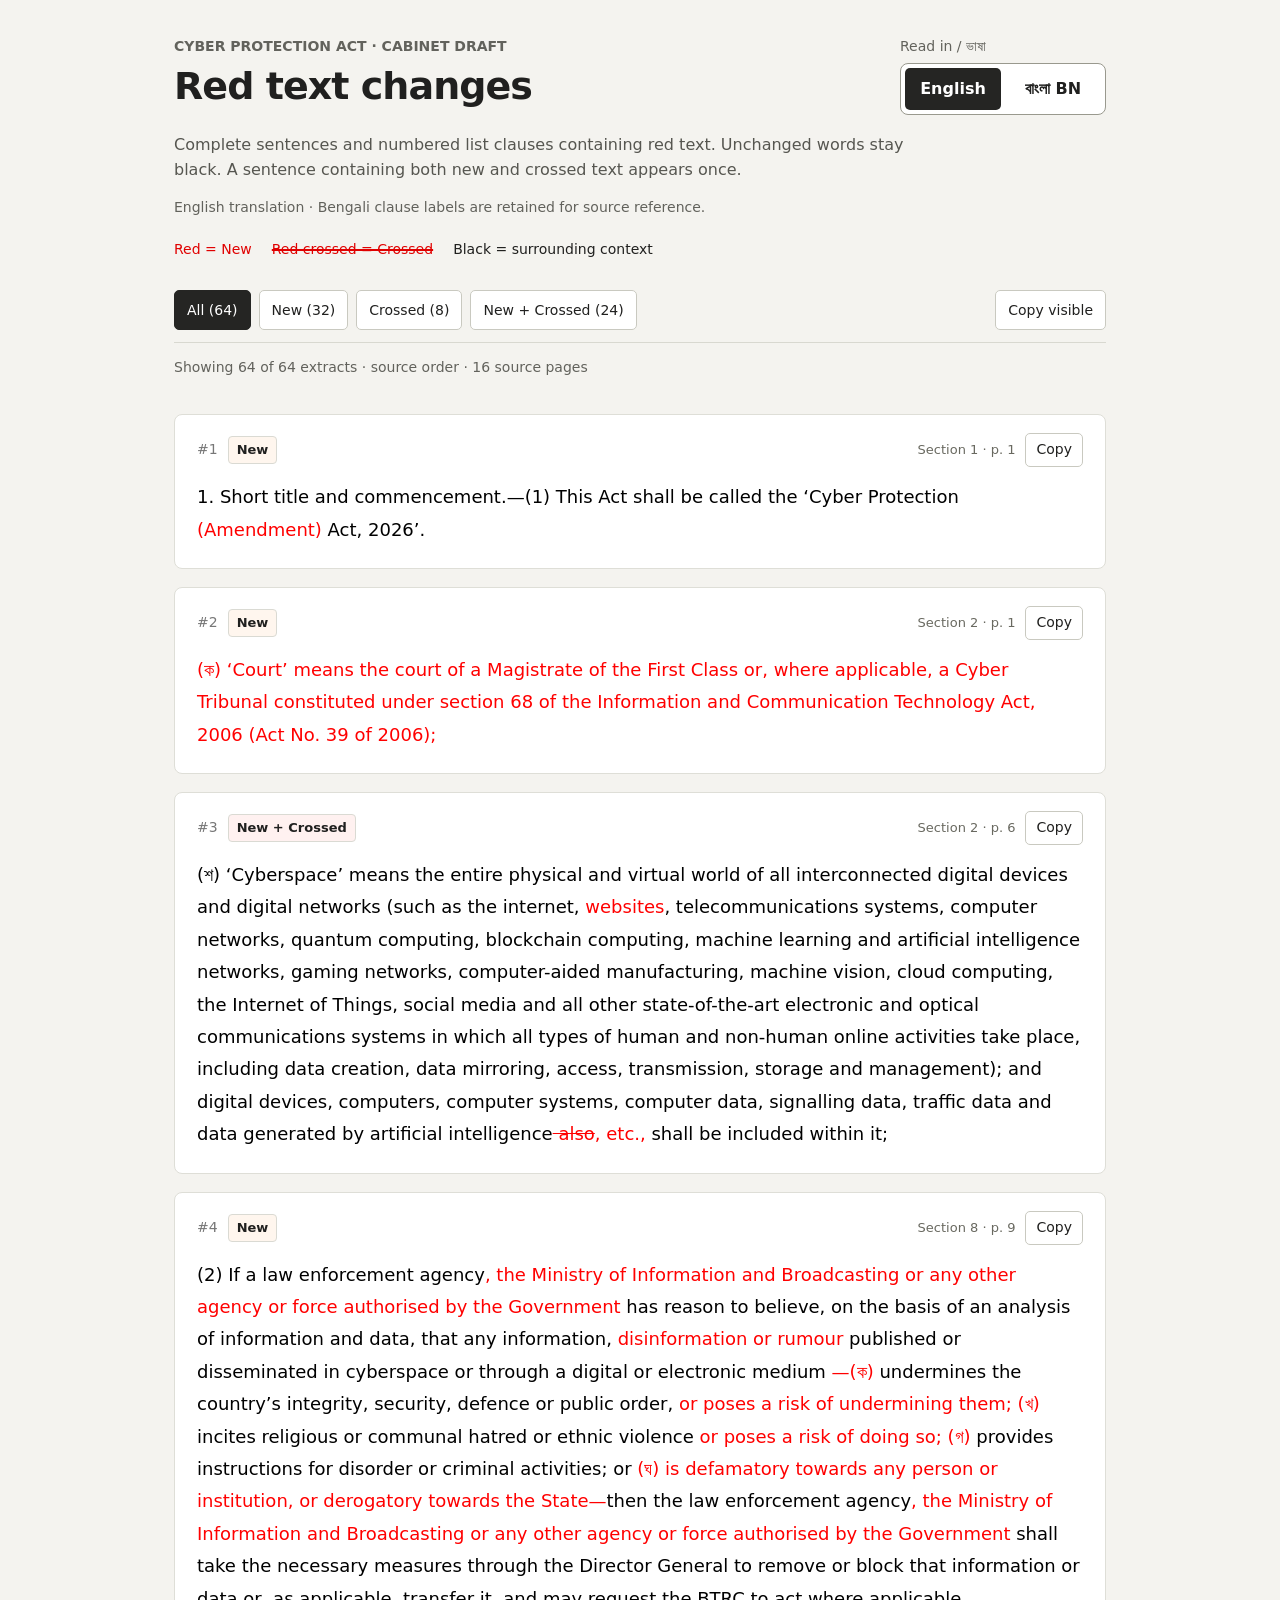
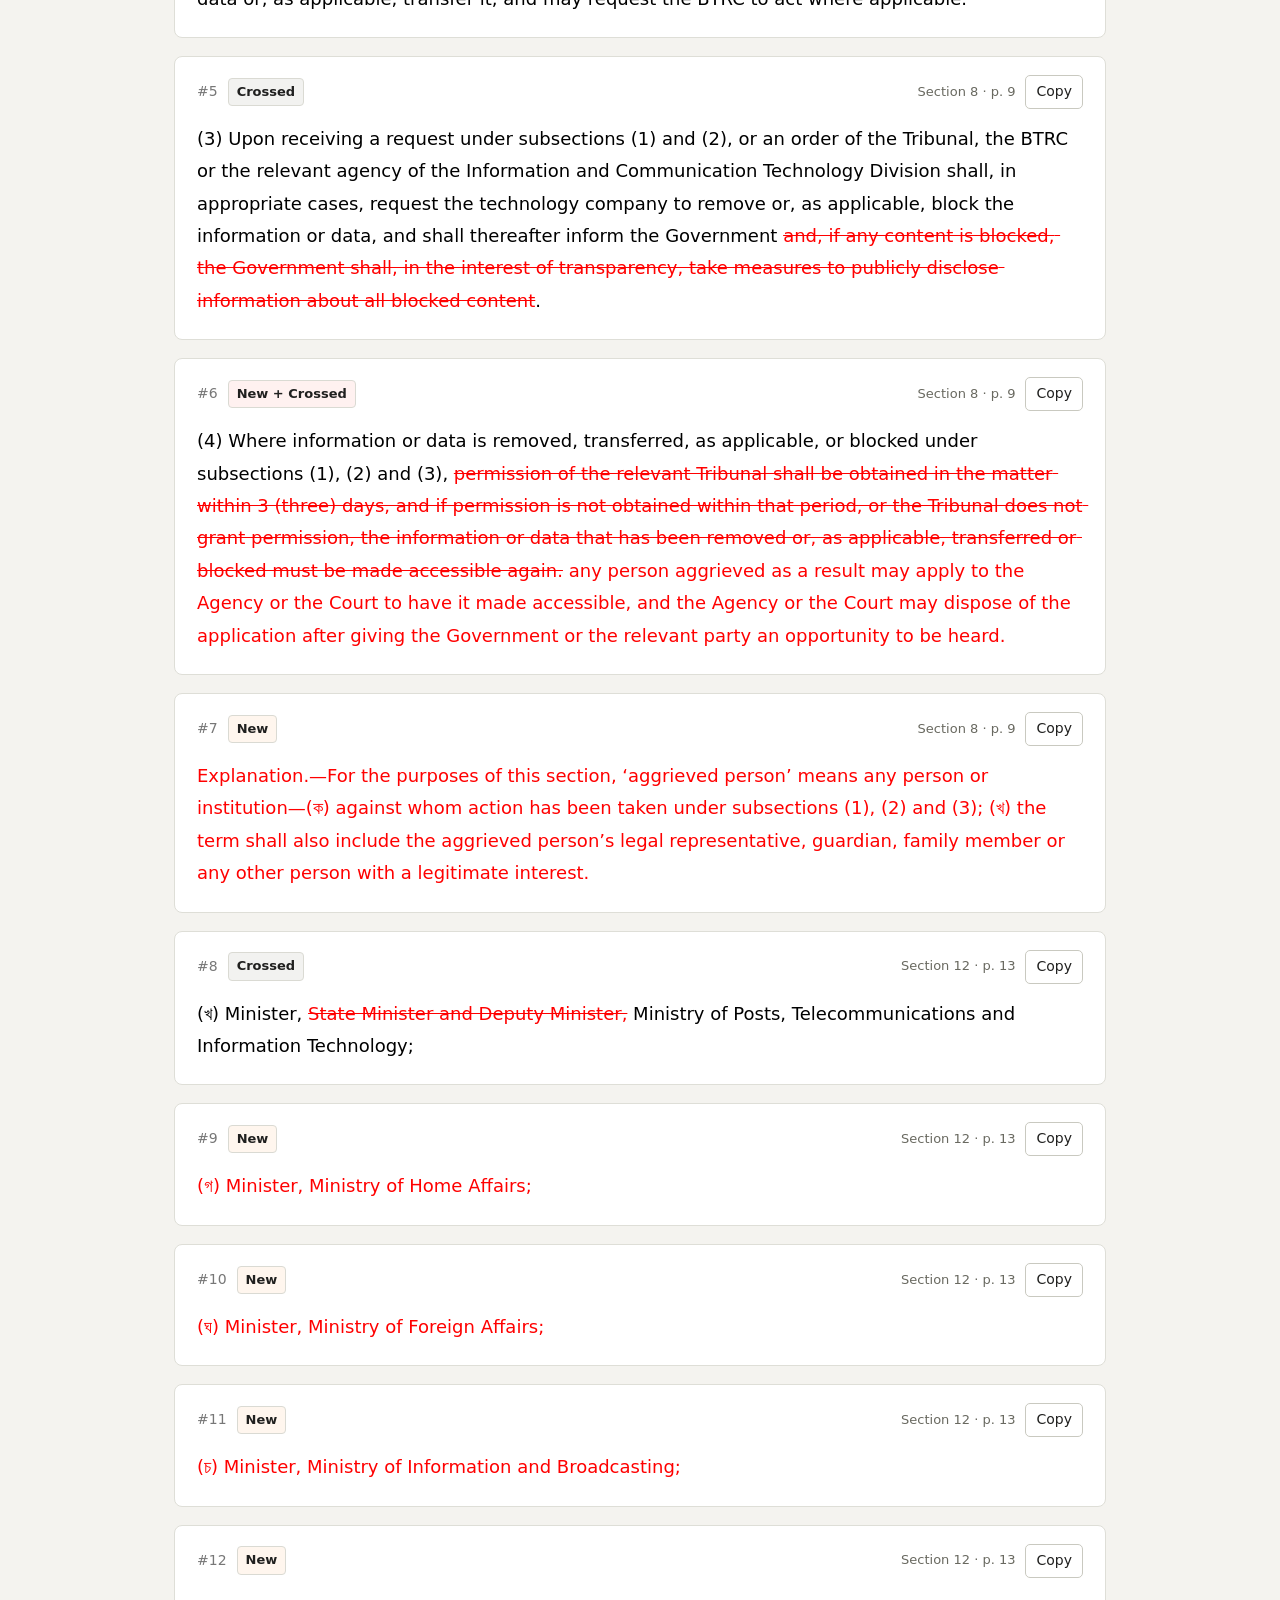
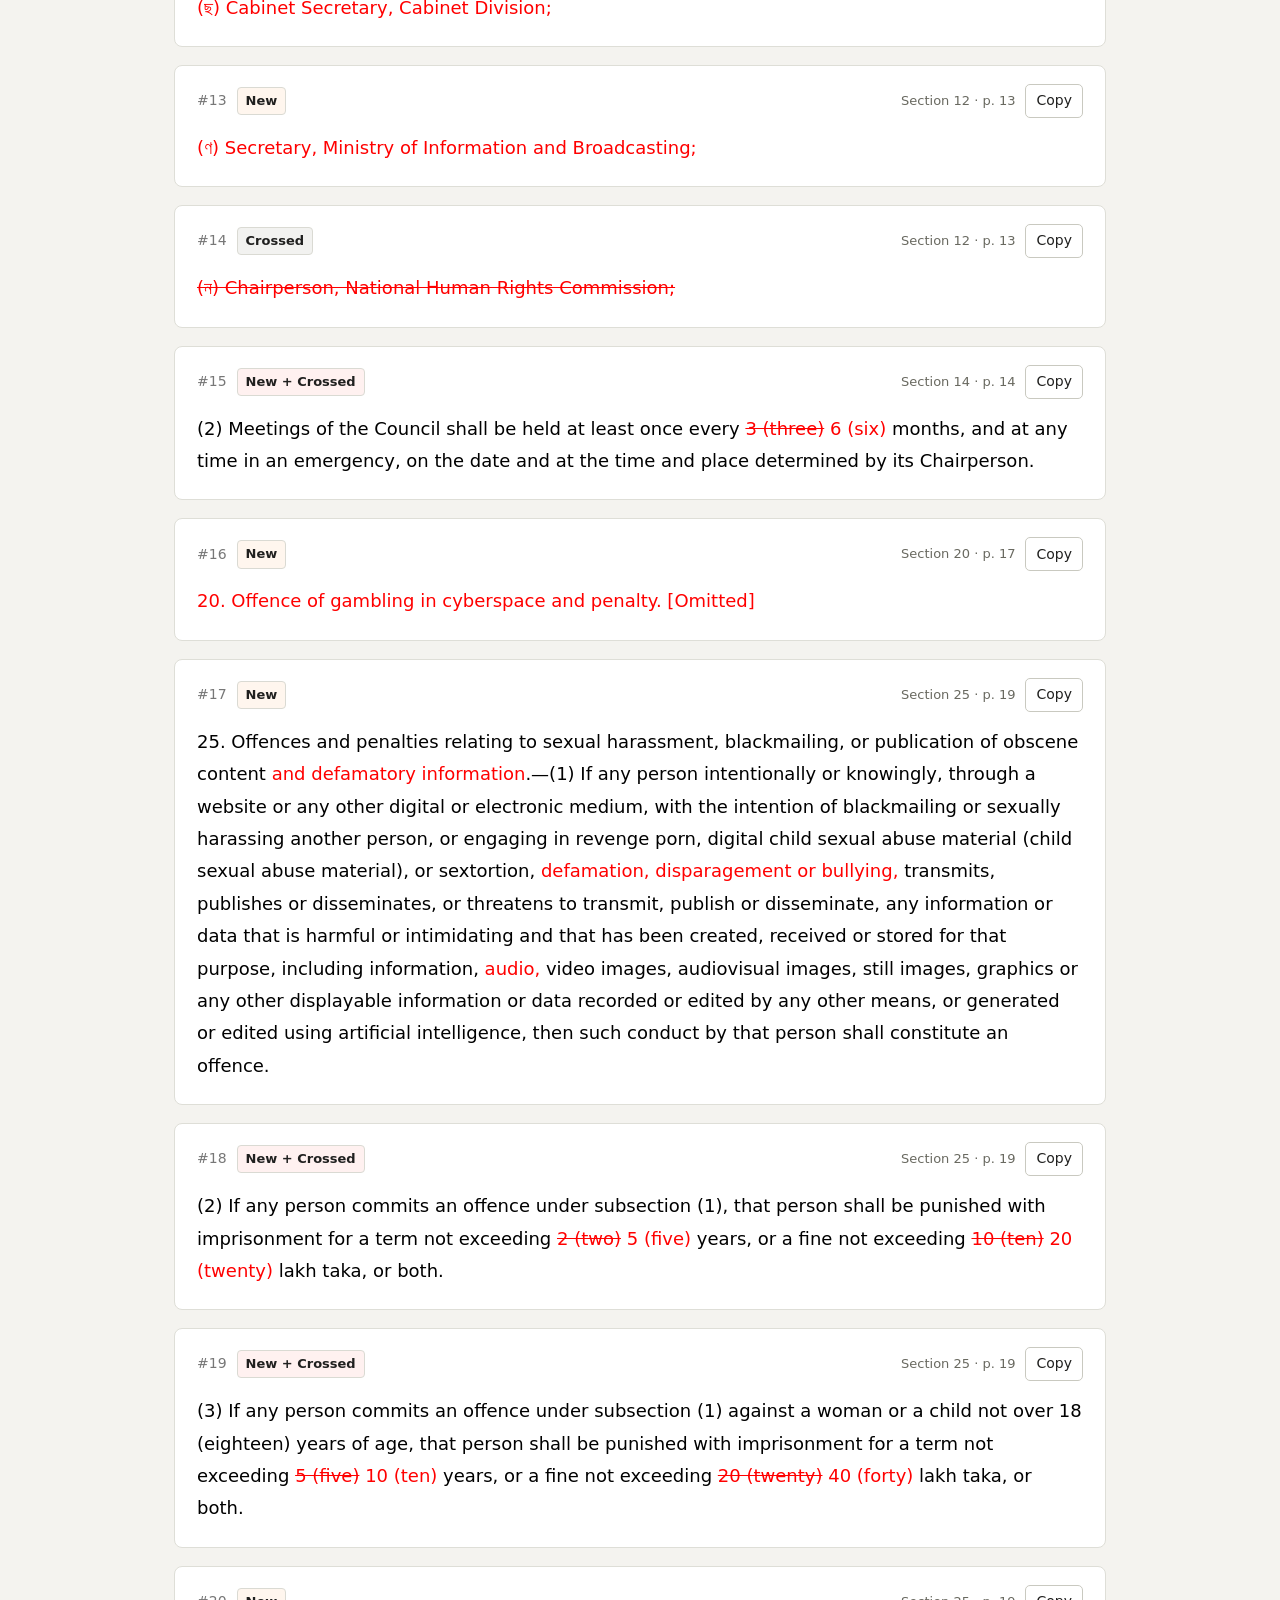
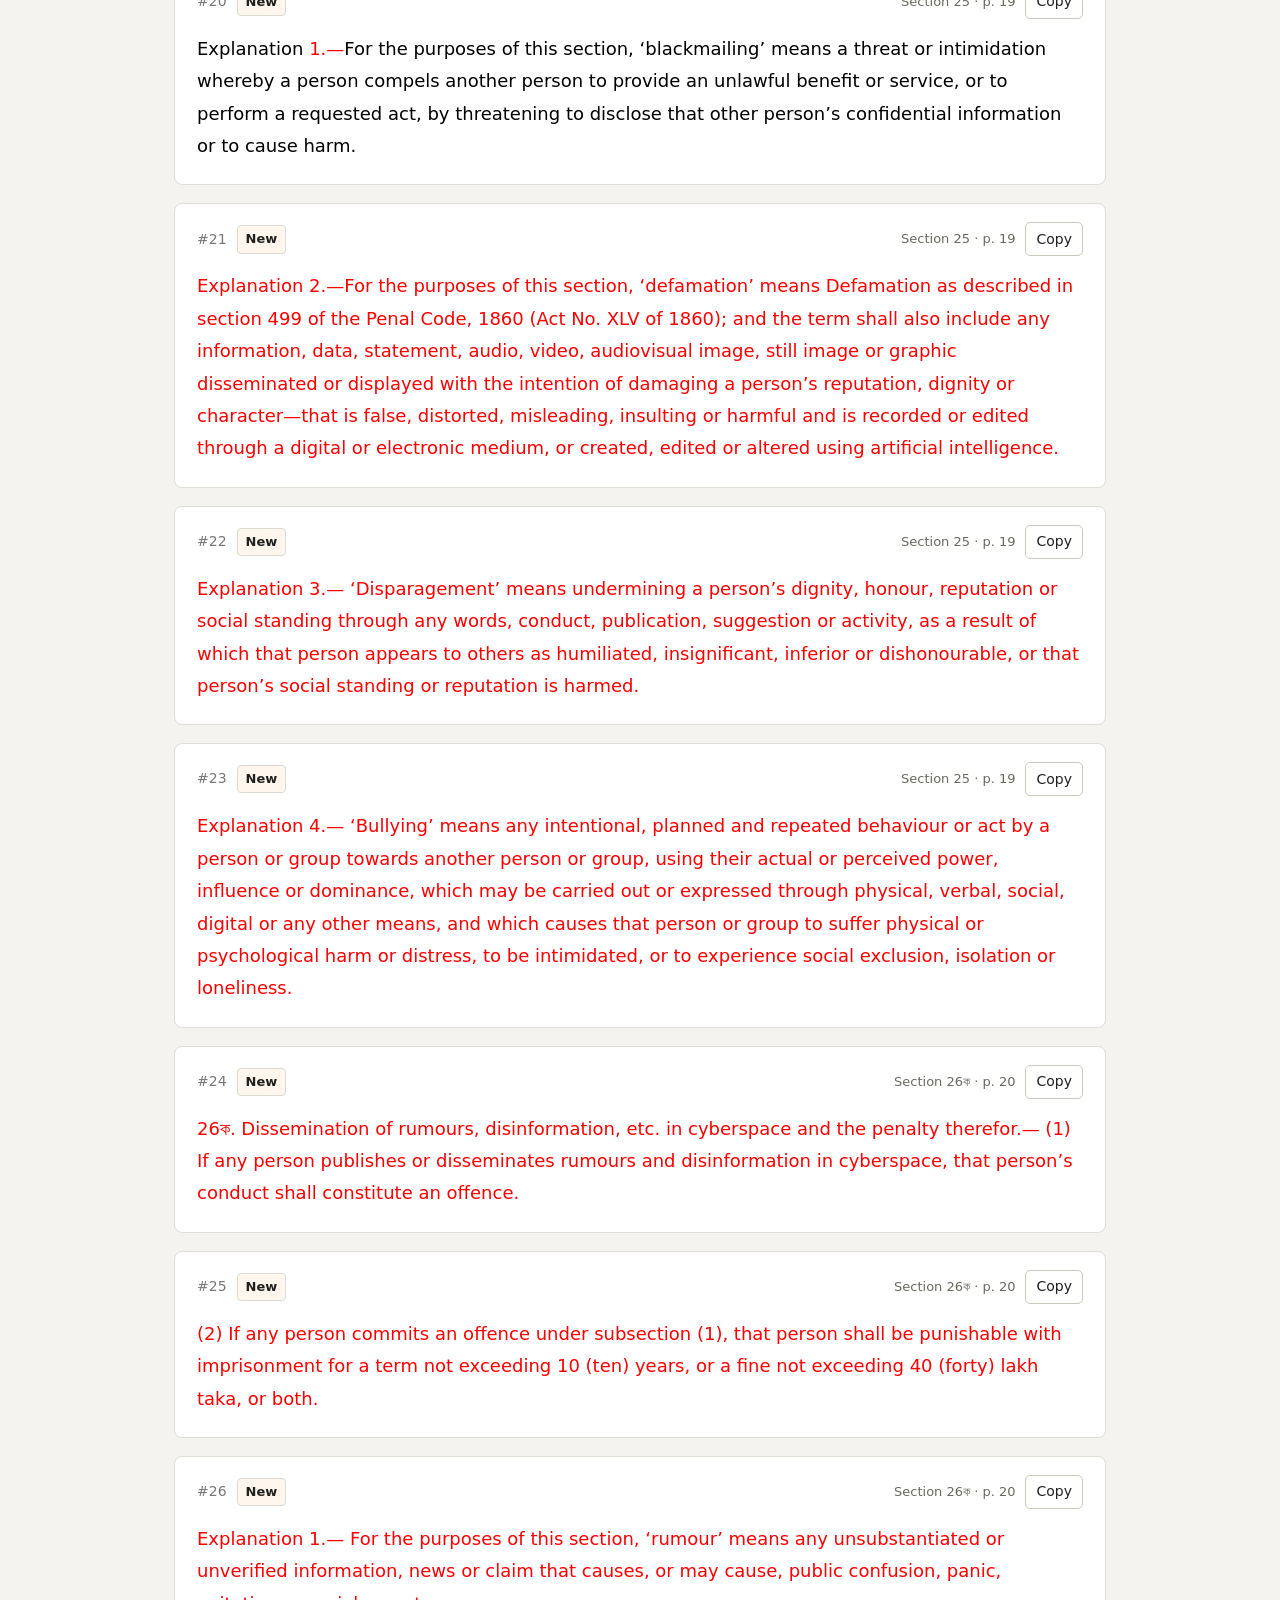
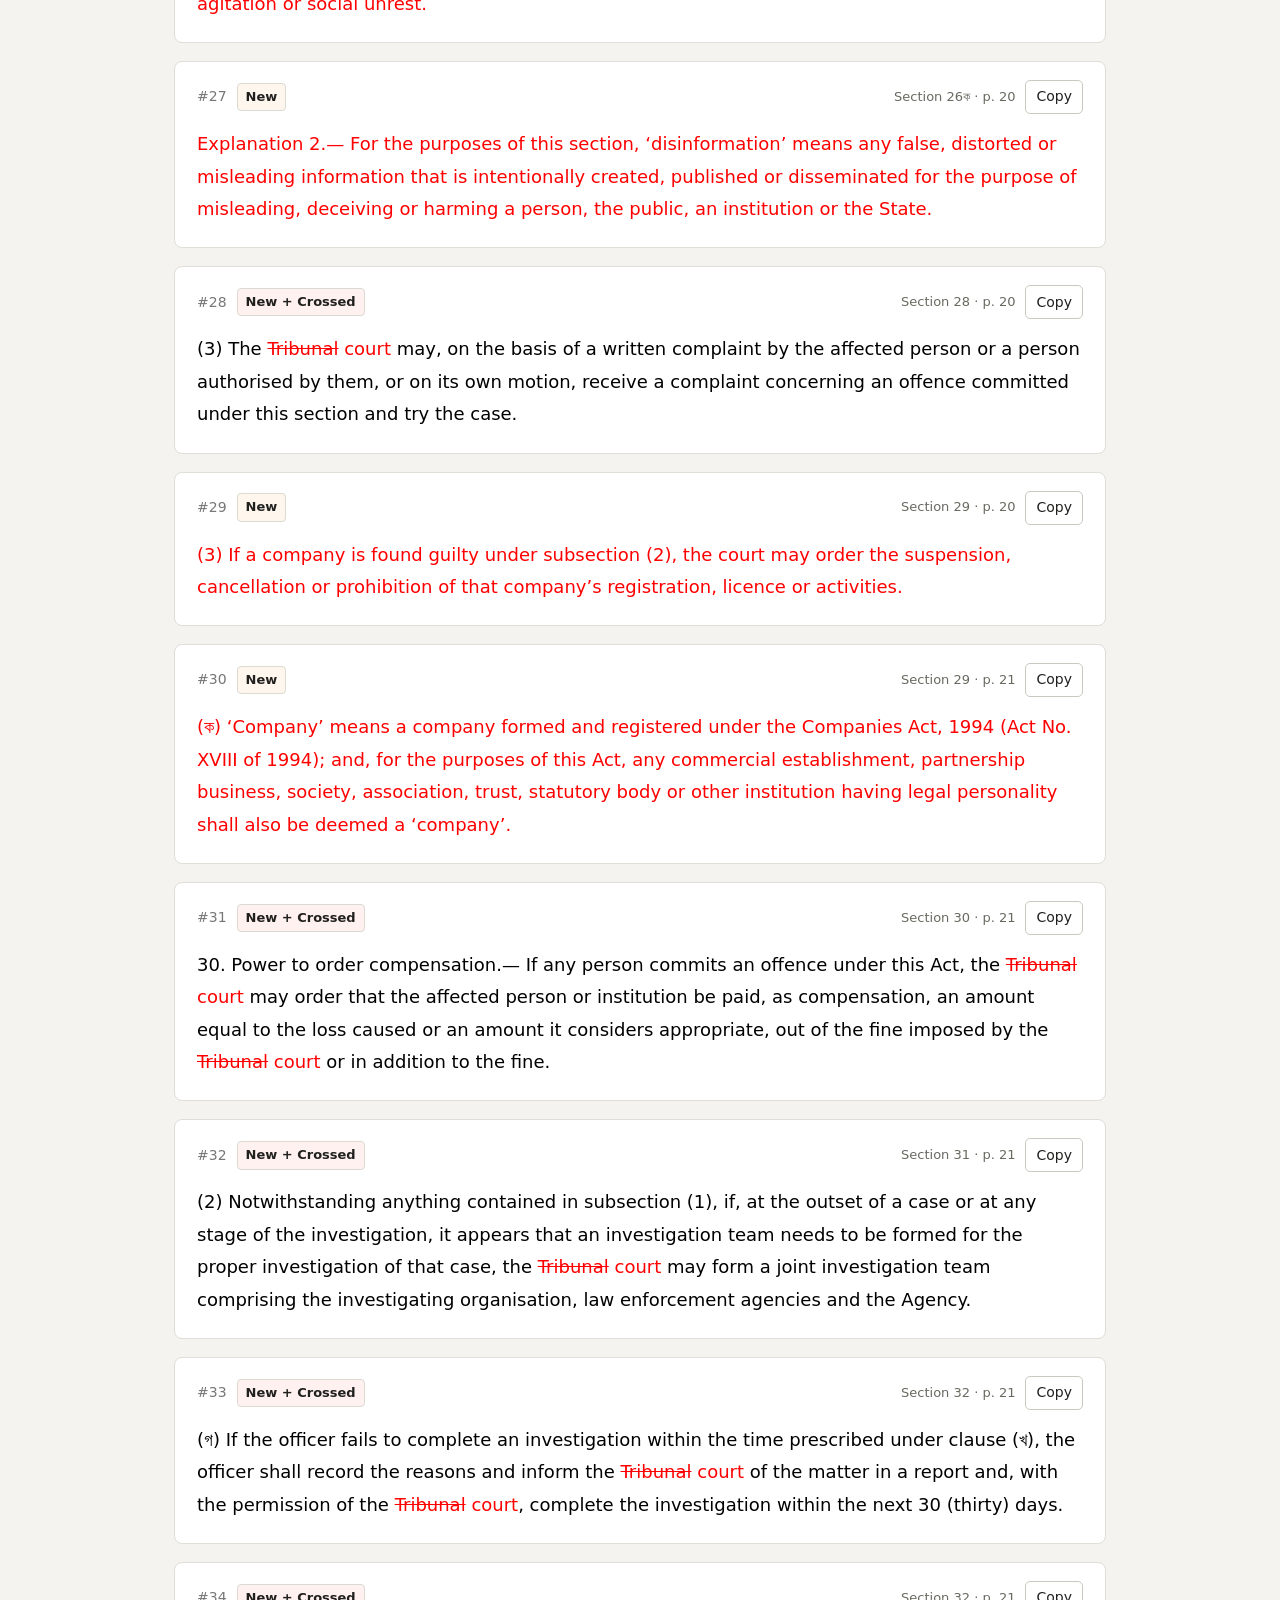
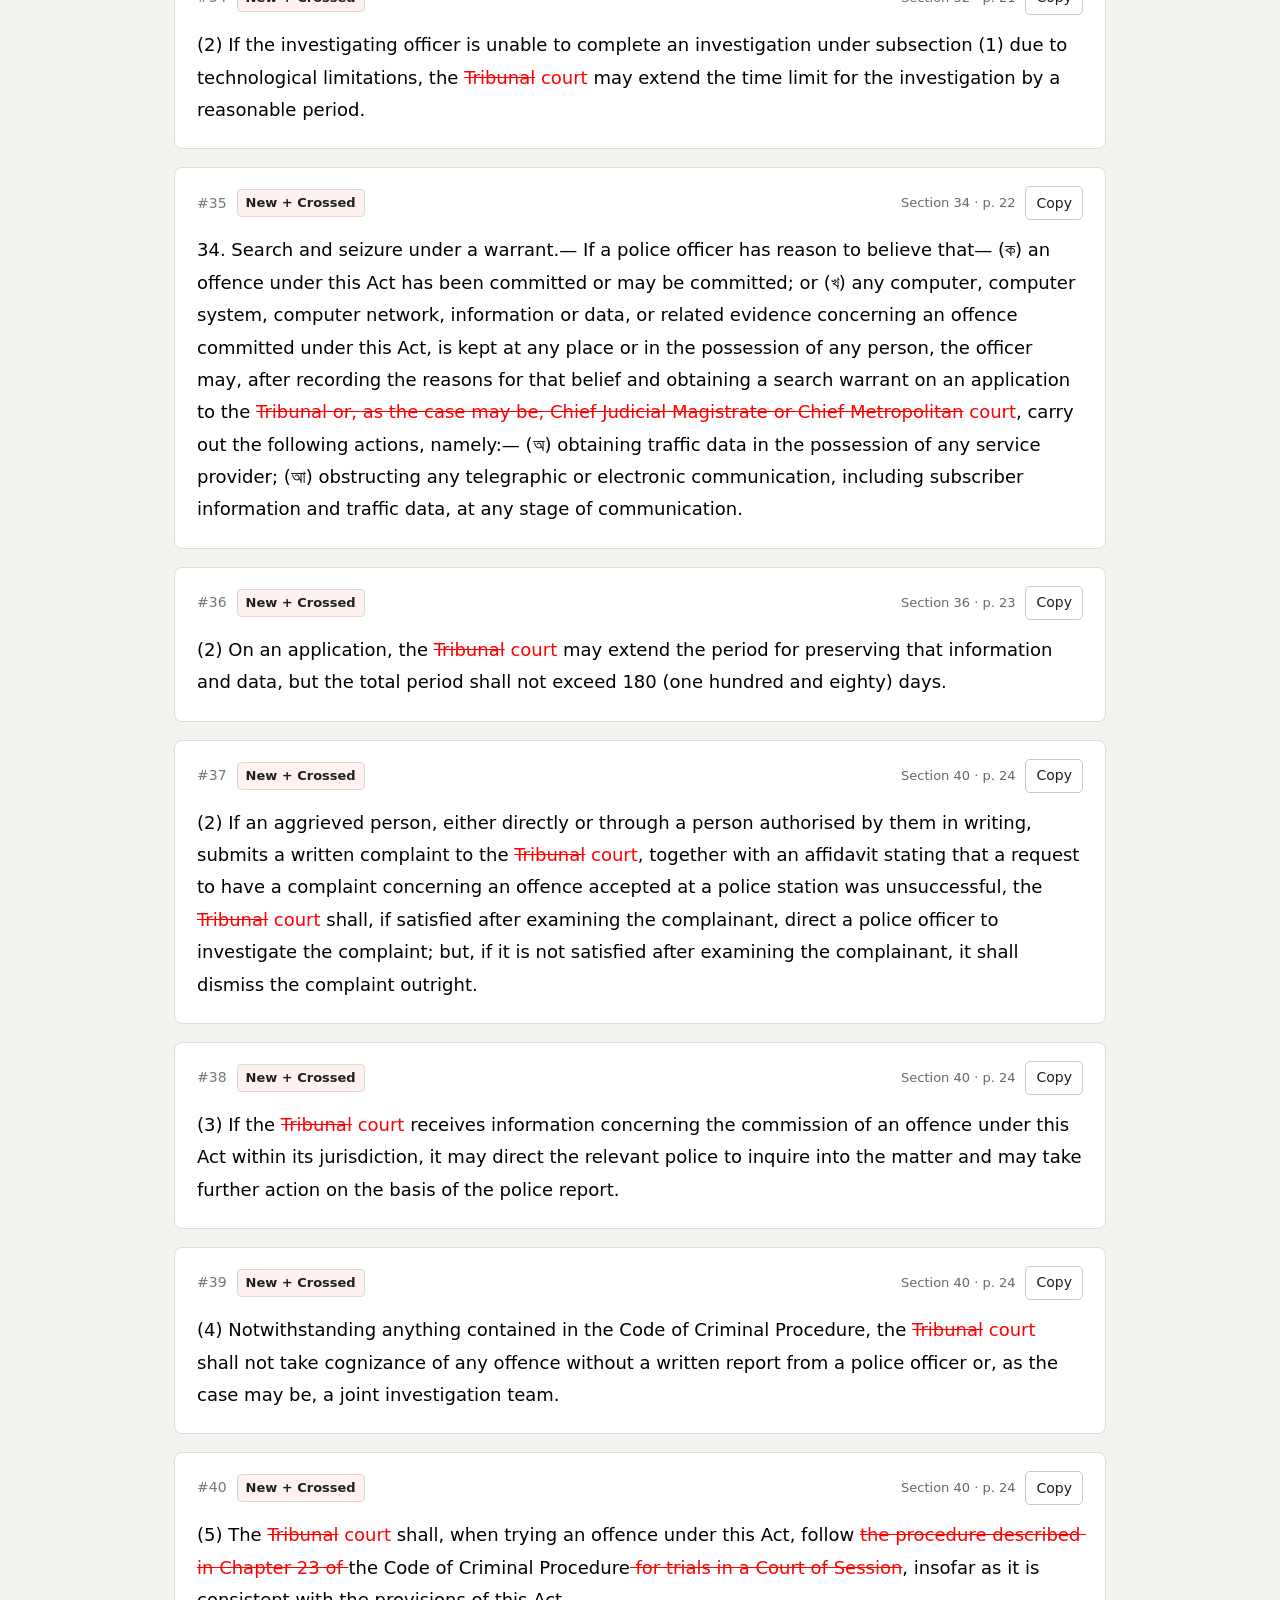
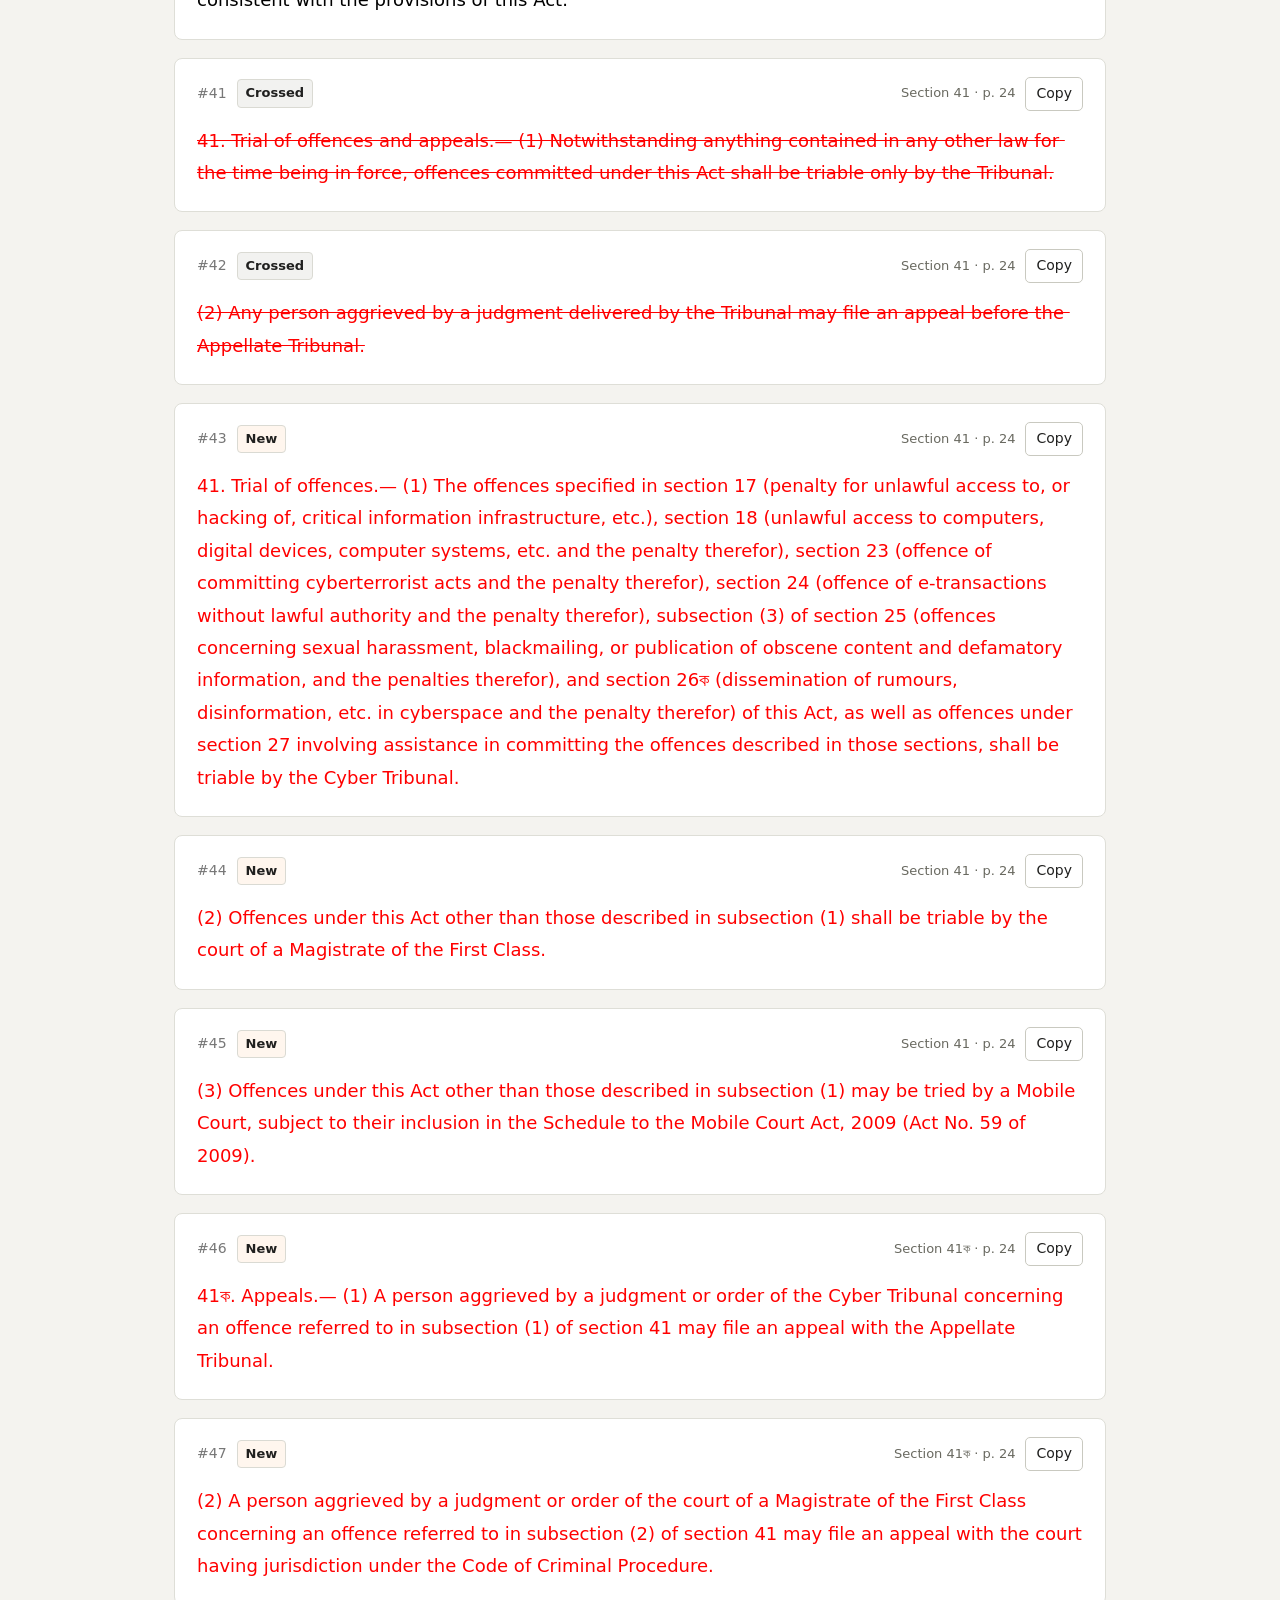
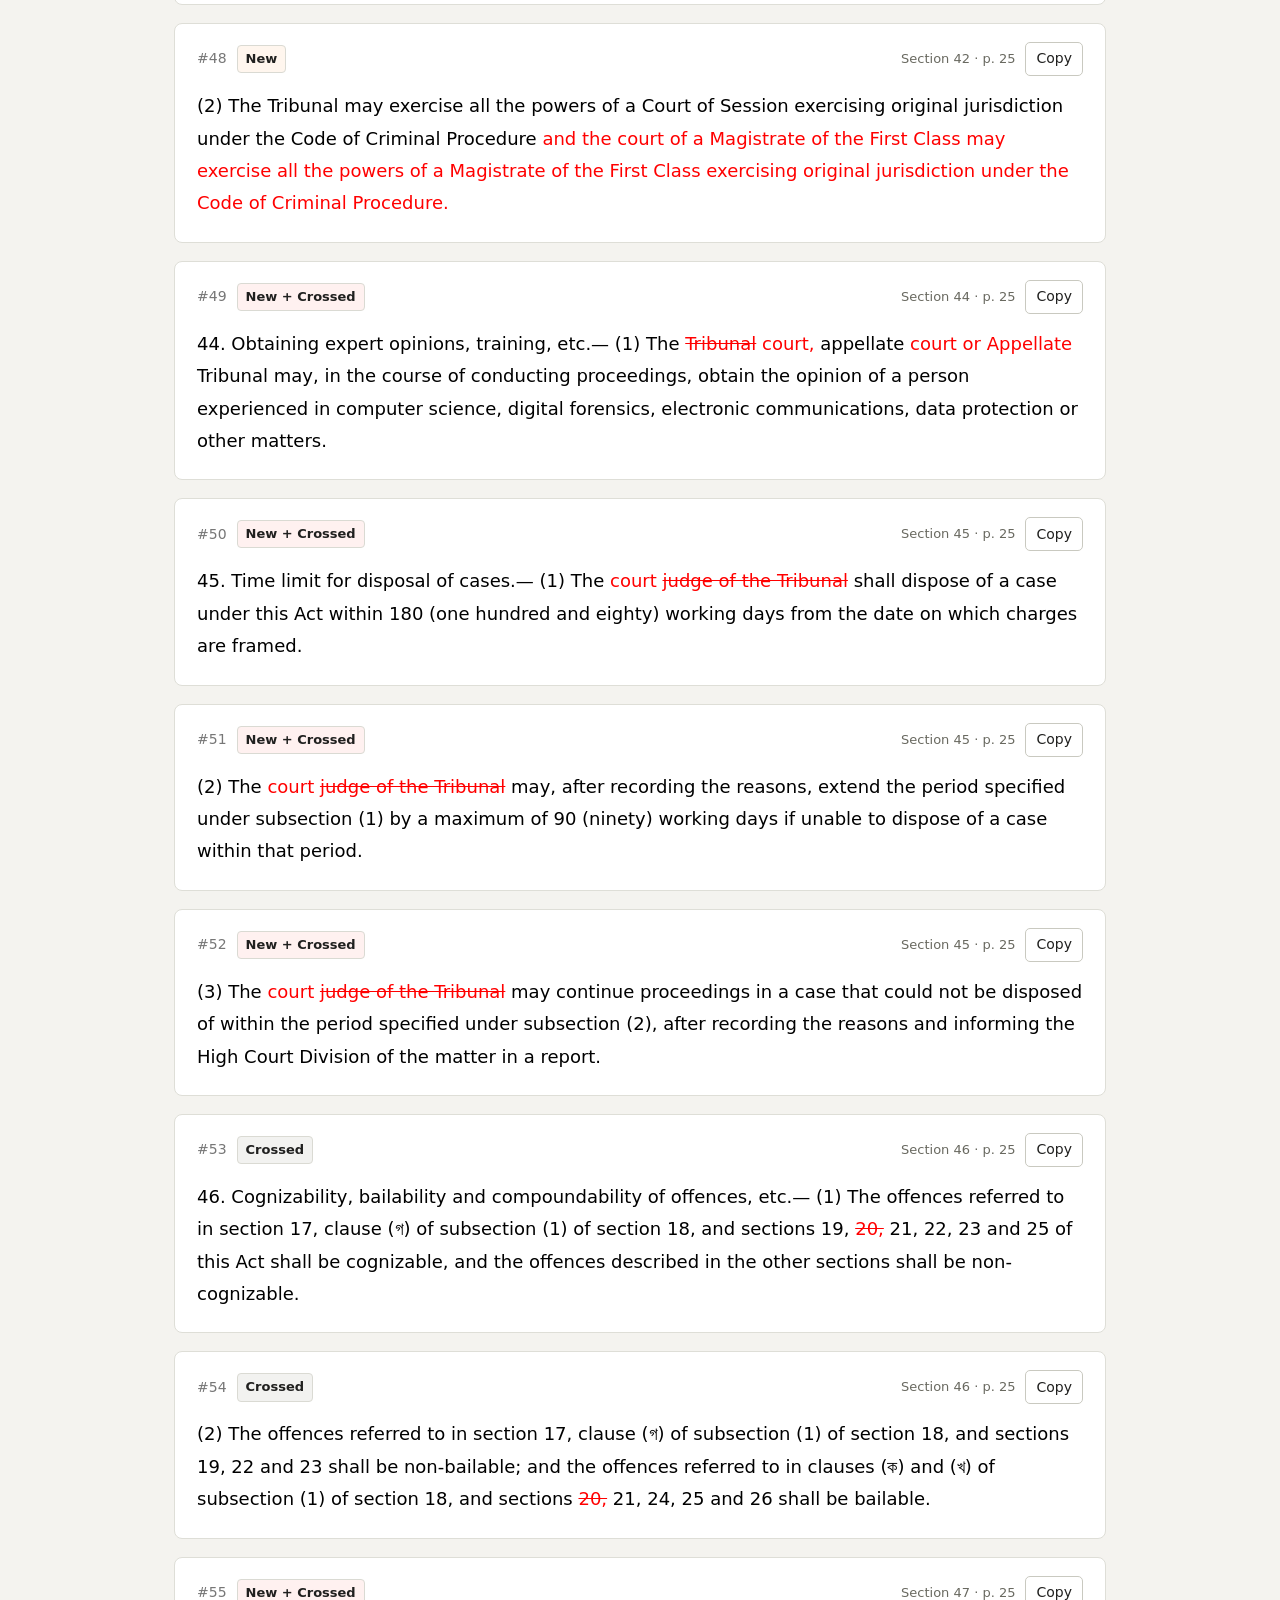
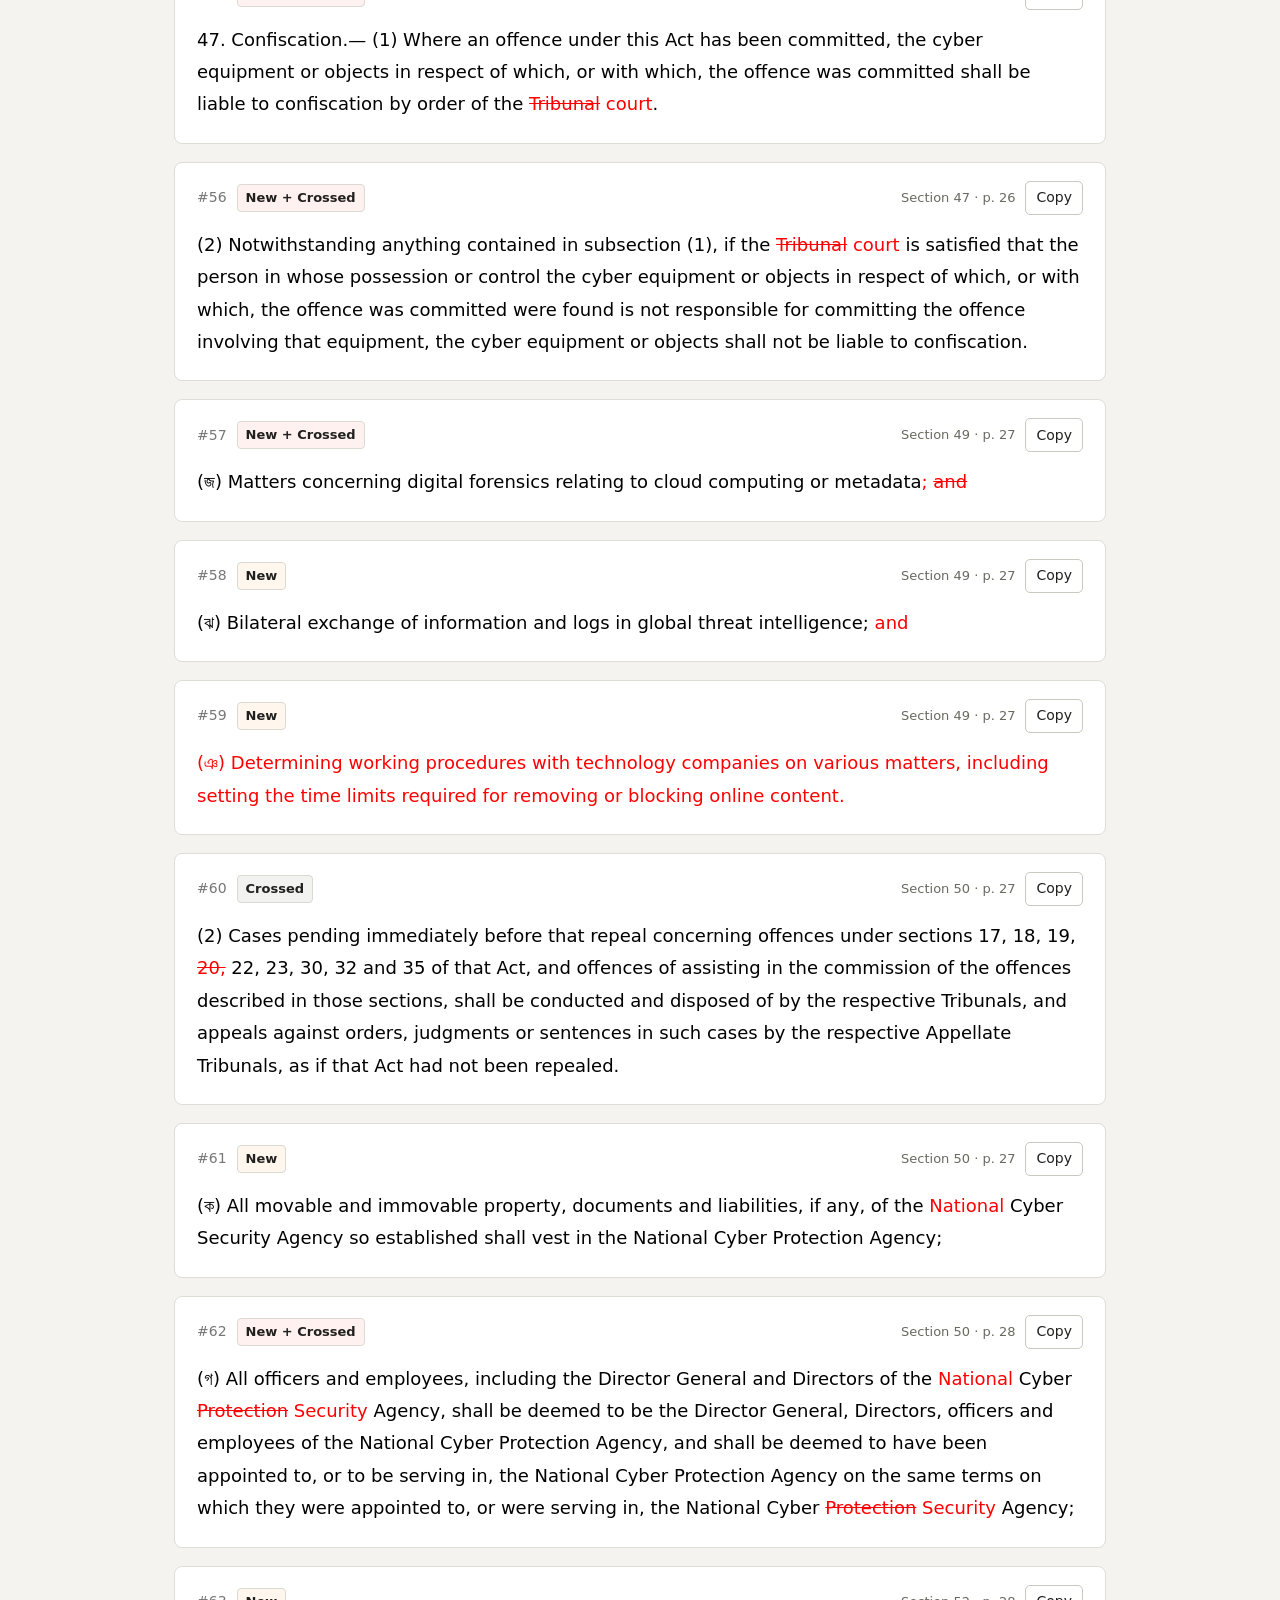
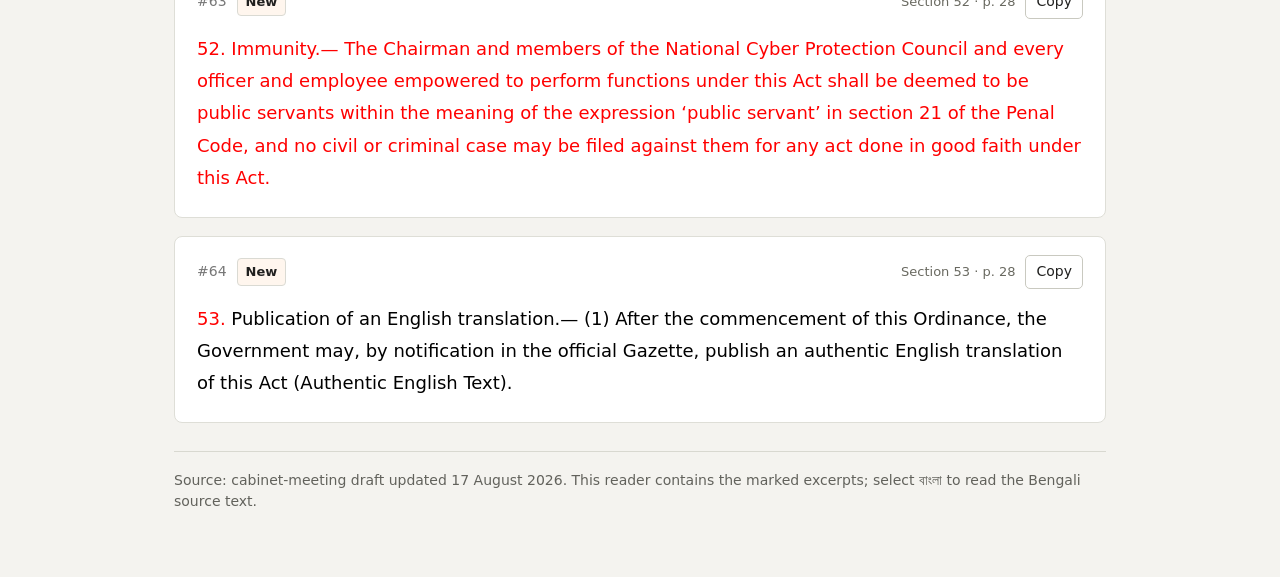
==== cyber-security-act/index.html @ e680674f "Publish bilingual Cyber Protection Act red changes reader" ====
<!doctype html>
<html lang="en">
<head>
<meta charset="utf-8">
<meta name="viewport" content="width=device-width,initial-scale=1">
<meta name="description" content="English and Bengali versions of the red-marked excerpts in the Cyber Protection Act cabinet draft, preserving additions and crossed text.">
<title>Cyber Protection Act — red text changes</title>
<style>:root{color-scheme:light;--paper:#f4f3ef;--ink:#20201f;--muted:#62625c;--line:#d8d8d0;--red:#e00000}
*{box-sizing:border-box}
body{margin:0;background:var(--paper);color:var(--ink);font:16px/1.55 system-ui,sans-serif}
main{max-width:980px;margin:auto;padding:36px 24px 64px}
.page-header{display:flex;align-items:flex-start;justify-content:space-between;gap:24px;margin-bottom:12px}
.eyebrow{margin:0 0 6px;font-size:14px;font-weight:650;color:var(--muted)}
h1{font-size:clamp(28px,4vw,38px);line-height:1.18;letter-spacing:-.025em;margin:0}
.language-panel{flex-shrink:0}
.language-label{display:block;color:var(--muted);font-size:14px;margin-bottom:5px}
.language-switch{display:flex;padding:4px;border:1px solid #99998e;border-radius:8px;background:#fff;gap:4px}
button{font:inherit;font-size:14px;border:1px solid #c9c9c0;border-radius:5px;background:#fff;padding:8px 12px;cursor:pointer;color:var(--ink);min-height:40px}
button[aria-pressed=true]{background:#252523;color:#fff;border-color:#252523}
button:hover{border-color:#53534c}
button:focus-visible,a:focus-visible{outline:3px solid #6484c3;outline-offset:3px}
.language-switch button{min-width:96px;font-size:16px;font-weight:650;border-color:transparent}
.intro{color:#565650;max-width:770px;margin:18px 0 14px}
.translation-note{font-size:14px;color:var(--muted);margin:0 0 20px}
.legend{display:flex;gap:20px;flex-wrap:wrap;font-size:14px;margin-bottom:18px}
.red-word{color:var(--red)}
.toolbar{position:sticky;top:0;z-index:2;background:#f4f3eff5;padding:12px 0;display:flex;gap:8px;flex-wrap:wrap;border-bottom:1px solid var(--line)}
#copy-visible{margin-left:auto}
.count{margin:14px 0;color:var(--muted);font-size:14px}
#copy-feedback{display:block;min-height:1.5em;color:#315c37}
.change-card{background:#fff;border:1px solid #deded7;border-radius:8px;padding:18px 22px 22px;margin:0 0 18px;break-inside:avoid}
.card-header{display:flex;justify-content:space-between;align-items:center;gap:12px;margin-bottom:14px;font-size:14px;flex-wrap:wrap}
.card-identity,.card-actions{display:flex;align-items:center;gap:10px;flex-wrap:wrap}
.index{font-variant-numeric:tabular-nums;color:#777;text-decoration:none}
.index:hover{text-decoration:underline}
.status{font-size:13px;font-weight:650;border:1px solid #dadad3;border-radius:4px;padding:3px 8px}
.status.new{background:#fff6ee}.status.crossed{background:#f2f2f0}.status.mixed{background:#fff1f0}
.source{color:#696960;font-size:13px}
.copy-one{padding:4px 10px;min-height:34px}
.extracted-text{font-size:18px;line-height:1.8;white-space:pre-wrap;overflow-wrap:anywhere;margin:0}
.extracted-text[lang=bn]{font-size:21px;line-height:1.9}
del{text-decoration:line-through;text-decoration-thickness:1.5px}
.source-note{color:var(--muted);font-size:14px;margin-top:28px;border-top:1px solid var(--line);padding-top:18px}
[hidden]{display:none!important}
@media(max-width:620px){main{padding:24px 14px 40px}.page-header{flex-direction:column;gap:18px}.language-panel{width:100%}.language-switch{width:100%}.language-switch button{flex:1}.change-card{padding:16px}.card-header{gap:10px}.card-actions{width:100%;justify-content:space-between}#copy-visible{margin-left:0}.toolbar{position:static}.extracted-text{font-size:17px}.extracted-text[lang=bn]{font-size:20px}}
@media print{body{background:#fff}main{padding:0;max-width:none}.language-panel,.toolbar,.copy-one,#copy-feedback{display:none}.change-card{border-color:#ccc}.extracted-text{font-size:12pt}.extracted-text[lang=bn]{font-size:14pt}*{print-color-adjust:exact;-webkit-print-color-adjust:exact}}
</style>
</head>
<body>
<main>
<header class="page-header">
  <div><p class="eyebrow" data-i18n="document">CYBER PROTECTION ACT · CABINET DRAFT</p><h1 data-i18n="heading">Red text changes</h1></div>
  <div class="language-panel"><span class="language-label" id="language-label">Read in / ভাষা</span>
    <div class="language-switch" role="group" aria-labelledby="language-label">
      <button data-language="en" aria-pressed="true" lang="en">English</button>
      <button data-language="bn" aria-pressed="false" lang="bn">বাংলা <span lang="en">BN</span></button>
    </div>
  </div>
</header>
<p class="intro" data-i18n="intro">Complete sentences and numbered list clauses containing red text. Unchanged words stay black. A sentence containing both new and crossed text appears once.</p>
<p class="translation-note" data-i18n="translationNote">English translation · Bengali clause labels are retained for source reference.</p>
<div class="legend"><span class="red-word" data-i18n="legendNew">Red = New</span><del class="red-word" data-i18n="legendCrossed">Red crossed = Crossed</del><span data-i18n="legendContext">Black = surrounding context</span></div>
<nav class="toolbar" aria-label="Filter changes"><button data-filter="all" data-count="64" aria-pressed="true">All (64)</button><button data-filter="new" data-count="32" aria-pressed="false">New (32)</button><button data-filter="crossed" data-count="8" aria-pressed="false">Crossed (8)</button><button data-filter="mixed" data-count="24" aria-pressed="false">New + Crossed (24)</button><button id="copy-visible" data-i18n="copyVisible">Copy visible</button></nav>
<p class="count"><span id="count-text">Showing 64 of 64 extracts · source order · 16 source pages</span><span id="copy-feedback" role="status" aria-live="polite"></span></p>
<article id="change-1" class="change-card" data-id="1" data-status="new" data-source-en="Section 1 · p. 1" data-source-bn="ধারা ১ · পৃষ্ঠা ১">
  <div class="card-header">
    <div class="card-identity"><a class="index" href="#change-1" aria-label="Extract 1">#1</a><span class="status new">New</span></div>
    <div class="card-actions"><span class="source">Section 1 · p. 1</span><button class="copy-one" data-copy="1" aria-label="Copy extract 1">Copy</button></div>
  </div>
  <p class="extracted-text" lang="en"><span class="unchanged" data-status="unchanged" style="color:#000000" title="Unchanged">1. Short title and commencement.—(1) This Act shall be called the ‘Cyber Protection </span><span class="new" data-status="new" style="color:#ff0000" title="New">(Amendment) </span><span class="unchanged" data-status="unchanged" style="color:#000000" title="Unchanged">Act, 2026’.</span></p>
  <p class="extracted-text" lang="bn" hidden><span class="unchanged" data-status="unchanged" style="color:#000000" title="অপরিবর্তিত">১। </span><span class="unchanged" data-status="unchanged" style="color:#000000;font-weight:700" title="অপরিবর্তিত">সংক্ষিপ্ত</span><span class="unchanged" data-status="unchanged" style="color:#000000" title="অপরিবর্তিত"> </span><span class="unchanged" data-status="unchanged" style="color:#000000;font-weight:700" title="অপরিবর্তিত">শিরোনাম</span><span class="unchanged" data-status="unchanged" style="color:#000000" title="অপরিবর্তিত"> </span><span class="unchanged" data-status="unchanged" style="color:#000000;font-weight:700" title="অপরিবর্তিত">ও</span><span class="unchanged" data-status="unchanged" style="color:#000000" title="অপরিবর্তিত"> </span><span class="unchanged" data-status="unchanged" style="color:#000000;font-weight:700" title="অপরিবর্তিত">প্রবর্তন</span><span class="unchanged" data-status="unchanged" style="color:#000000" title="অপরিবর্তিত">।— (১) এই আইন ‘সাইবার সুরক্ষা </span><span class="new" data-status="new" style="color:#ff0000" title="নতুন">(সংশোধন) </span><span class="unchanged" data-status="unchanged" style="color:#000000" title="অপরিবর্তিত">আইন, ২০২৬’ নামে অভিহিত হইবে।</span></p>
</article>
<article id="change-2" class="change-card" data-id="2" data-status="new" data-source-en="Section 2 · p. 1" data-source-bn="ধারা ২ · পৃষ্ঠা ১">
  <div class="card-header">
    <div class="card-identity"><a class="index" href="#change-2" aria-label="Extract 2">#2</a><span class="status new">New</span></div>
    <div class="card-actions"><span class="source">Section 2 · p. 1</span><button class="copy-one" data-copy="2" aria-label="Copy extract 2">Copy</button></div>
  </div>
  <p class="extracted-text" lang="en"><span class="new" data-status="new" style="color:#ff0000" title="New">(ক) ‘Court’ means the court of a Magistrate of the First Class or, where applicable, a Cyber Tribunal constituted under section 68 of the Information and Communication Technology Act, 2006 (Act No. 39 of 2006);</span></p>
  <p class="extracted-text" lang="bn" hidden><span class="new" data-status="new" style="color:#ff0000" title="নতুন"> (</span><span class="new" data-status="new" style="color:#ff0000;font-weight:700" title="নতুন">ক</span><span class="new" data-status="new" style="color:#ff0000" title="নতুন">) ‘</span><span class="new" data-status="new" style="color:#ff0000;font-weight:700" title="নতুন">আদালত</span><span class="new" data-status="new" style="color:#ff0000" title="নতুন">’ অর্থ প্রথম শ্রেণীর ম্যাজিস্ট্রেট আদালত অথবা, প্রযোজ্য ক্ষেত্রে, তথ্য ও যোগাযোগ প্রযুক্তি আইন, ২০০৬ (২০০৬ সনের ৩৯ নং আইন) এর ধারা ৬৮ এর অধীন গঠিত সাইবার ট্রাইব্যুনাল; </span></p>
</article>
<article id="change-3" class="change-card" data-id="3" data-status="mixed" data-source-en="Section 2 · p. 6" data-source-bn="ধারা ২ · পৃষ্ঠা ৬">
  <div class="card-header">
    <div class="card-identity"><a class="index" href="#change-3" aria-label="Extract 3">#3</a><span class="status mixed">New + Crossed</span></div>
    <div class="card-actions"><span class="source">Section 2 · p. 6</span><button class="copy-one" data-copy="3" aria-label="Copy extract 3">Copy</button></div>
  </div>
  <p class="extracted-text" lang="en"><span class="unchanged" data-status="unchanged" style="color:#000000" title="Unchanged">(শ) ‘Cyberspace’ means the entire physical and virtual world of all interconnected digital devices and digital networks (such as the internet, </span><span class="new" data-status="new" style="color:#ff0000" title="New">websites</span><span class="unchanged" data-status="unchanged" style="color:#000000" title="Unchanged">, telecommunications systems, computer networks, quantum computing, blockchain computing, machine learning and artificial intelligence networks, gaming networks, computer-aided manufacturing, machine vision, cloud computing, the Internet of Things, social media and all other state-of-the-art electronic and optical communications systems in which all types of human and non-human online activities take place, including data creation, data mirroring, access, transmission, storage and management); and digital devices, computers, computer systems, computer data, signalling data, traffic data and data generated by artificial intelligence</span><del class="crossed" data-status="crossed" style="color:#ff0000;text-decoration:line-through" title="Crossed"> also</del><span class="new" data-status="new" style="color:#ff0000" title="New">, etc.,</span><span class="unchanged" data-status="unchanged" style="color:#000000" title="Unchanged"> shall be included within it;</span></p>
  <p class="extracted-text" lang="bn" hidden><span class="unchanged" data-status="unchanged" style="color:#000000" title="অপরিবর্তিত">(শ) ‘</span><span class="unchanged" data-status="unchanged" style="color:#000000;font-weight:700" title="অপরিবর্তিত">সাইবার</span><span class="unchanged" data-status="unchanged" style="color:#000000" title="অপরিবর্তিত"> </span><span class="unchanged" data-status="unchanged" style="color:#000000;font-weight:700" title="অপরিবর্তিত">স্পেস’</span><span class="unchanged" data-status="unchanged" style="color:#000000" title="অপরিবর্তিত"> অর্থ আন্তঃসংযোগকৃত সকল ডিজিটাল ডিভাইস এবং ডিজিটাল নেটওয়ার্কসমূহের সকল ফিজিক্যাল এবং ভার্চুয়াল জগত বুঝাইবে (যেমন- ইন্টারনেট, </span><span class="new" data-status="new" style="color:#ff0000" title="নতুন">ওয়েবসাইট</span><span class="unchanged" data-status="unchanged" style="color:#000000" title="অপরিবর্তিত">, টেলিযোগাযোগ ব্যবস্থা, কম্পিউটার নেটওয়ার্ক, কোয়ান্টাম কম্পিউটিং, ব্লকচেইন কম্পিউটিং, মেশিন লার্নিং ও কৃত্রিম বুদ্ধিমত্তা নেটওয়ার্ক, গেইমিং নেটওয়ার্ক, কম্পিউটার এইডেড ম্যানুফ্যাকচারিং, মেশিন ভিশন, ক্লাউড কম্পিউটিং, ইন্টারনেট অফ থিংস, সোশ্যাল মিডিয়া এবং অন্যান্য সকল আধুনিকতম ইলেকট্রনিক ও অপটিক্যাল যোগাযোগ ব্যবস্থা যেখানে ডাটা তৈরি, ডাটা মিররিং, অ্যাক্সেস, প্রেরণ, সংরক্ষণ, ব্যবস্থাপনাসহ সকল ধরনের হিউম্যান ও নন-হিউম্যান অনলাইন কর্মকান্ড সংঘটিত হয়) এবং ডিজিটাল ডিভাইস, কম্পিউটার, কম্পিউটার সিস্টেম, কম্পিউটার ডাটা, সিগনালিং ডাটা, ট্রাফিক ডাটা এবং কৃত্রিম বুদ্ধিমত্তা উৎপন্ন ডাটা</span><del class="crossed" data-status="crossed" style="color:#ff0000;text-decoration:line-through" title="কাটা">ও</del><span class="unchanged" data-status="unchanged" style="color:#000000" title="অপরিবর্তিত"> </span><span class="new" data-status="new" style="color:#ff0000" title="নতুন">ইত্যাদি</span><span class="unchanged" data-status="unchanged" style="color:#000000" title="অপরিবর্তিত"> উহার অন্তর্ভুক্ত হইবে; </span></p>
</article>
<article id="change-4" class="change-card" data-id="4" data-status="new" data-source-en="Section 8 · p. 9" data-source-bn="ধারা ৮ · পৃষ্ঠা ৯">
  <div class="card-header">
    <div class="card-identity"><a class="index" href="#change-4" aria-label="Extract 4">#4</a><span class="status new">New</span></div>
    <div class="card-actions"><span class="source">Section 8 · p. 9</span><button class="copy-one" data-copy="4" aria-label="Copy extract 4">Copy</button></div>
  </div>
  <p class="extracted-text" lang="en"><span class="unchanged" data-status="unchanged" style="color:#000000" title="Unchanged">(2) If a law enforcement agency</span><span class="new" data-status="new" style="color:#ff0000" title="New">, the Ministry of Information and Broadcasting or any other agency or force authorised by the Government</span><span class="unchanged" data-status="unchanged" style="color:#000000" title="Unchanged"> has reason to believe, on the basis of an analysis of information and data, that any information, </span><span class="new" data-status="new" style="color:#ff0000" title="New">disinformation or rumour </span><span class="unchanged" data-status="unchanged" style="color:#000000" title="Unchanged">published or disseminated in cyberspace or through a digital or electronic medium </span><span class="new" data-status="new" style="color:#ff0000" title="New">—(ক) </span><span class="unchanged" data-status="unchanged" style="color:#000000" title="Unchanged">undermines the country’s integrity, security, defence or public order, </span><span class="new" data-status="new" style="color:#ff0000" title="New">or poses a risk of undermining them; (খ) </span><span class="unchanged" data-status="unchanged" style="color:#000000" title="Unchanged">incites religious or communal hatred or ethnic violence </span><span class="new" data-status="new" style="color:#ff0000" title="New">or poses a risk of doing so; (গ) </span><span class="unchanged" data-status="unchanged" style="color:#000000" title="Unchanged">provides instructions for disorder or criminal activities; or </span><span class="new" data-status="new" style="color:#ff0000" title="New">(ঘ) is defamatory towards any person or institution, or derogatory towards the State—</span><span class="unchanged" data-status="unchanged" style="color:#000000" title="Unchanged">then the law enforcement agency</span><span class="new" data-status="new" style="color:#ff0000" title="New">, the Ministry of Information and Broadcasting or any other agency or force authorised by the Government</span><span class="unchanged" data-status="unchanged" style="color:#000000" title="Unchanged"> shall take the necessary measures through the Director General to remove or block that information or data or, as applicable, transfer it, and may request the BTRC to act where applicable.</span></p>
  <p class="extracted-text" lang="bn" hidden><span class="unchanged" data-status="unchanged" style="color:#000000" title="অপরিবর্তিত">(২) যদি আইনশৃঙ্খলা রক্ষাকারী বাহিনী</span><span class="new" data-status="new" style="color:#ff0000" title="নতুন">,</span><span class="unchanged" data-status="unchanged" style="color:#000000" title="অপরিবর্তিত"> </span><span class="new" data-status="new" style="color:#ff0000" title="নতুন">তথ্য ও সম্প্রচার মন্ত্রণালয়</span><span class="unchanged" data-status="unchanged" style="color:#000000" title="অপরিবর্তিত"> </span><span class="new" data-status="new" style="color:#ff0000" title="নতুন">কিংবা সরকারের নিকট হইতে ক্ষমতাপ্রাপ্ত অন্যান্য সংস্থা বা</span><span class="new" data-status="new" style="color:#ff0000;font-weight:700" title="নতুন"> </span><span class="new" data-status="new" style="color:#ff0000" title="নতুন">বাহিনীর </span><span class="unchanged" data-status="unchanged" style="color:#000000" title="অপরিবর্তিত">নিকট তথ্য উপাত্ত বিশ্লেষণসাপেক্ষে বিশ্বাস করিবার কারণ থাকে যে, সাইবার স্পেস</span><span class="unchanged" data-status="unchanged" style="color:#000000;font-weight:700" title="অপরিবর্তিত"> </span><span class="unchanged" data-status="unchanged" style="color:#000000" title="অপরিবর্তিত">বা ডিজিটাল বা ইলেকট্রনিক মাধ্যমে প্রকাশিত বা প্রচারিত</span><span class="unchanged" data-status="unchanged" style="color:#000000;font-weight:700" title="অপরিবর্তিত"> </span><span class="unchanged" data-status="unchanged" style="color:#000000" title="অপরিবর্তিত">কোনো তথ্য, </span><span class="new" data-status="new" style="color:#ff0000" title="নতুন">অপতথ্য বা গুজব-</span><span class="unchanged" data-status="unchanged" style="color:#000000" title="অপরিবর্তিত"> </span><span class="new" data-status="new" style="color:#ff0000" title="নতুন">(ক) </span><span class="unchanged" data-status="unchanged" style="color:#000000" title="অপরিবর্তিত">দেশের অখণ্ডতা, নিরাপত্তা, প্রতিরক্ষা, জনশৃঙ্খলা ক্ষুণ্ণ করে, </span><span class="new" data-status="new" style="color:#ff0000" title="নতুন">কিংবা ক্ষুণ্ণ করিবার আশংকা থাকে;  (খ) </span><span class="unchanged" data-status="unchanged" style="color:#000000" title="অপরিবর্তিত">ধর্মীয় বা সাম্প্রদায়িক ঘৃণা বা জাতিগত সহিংসতা তৈরিতে উদ্রেগ সৃষ্টি করে </span><span class="new" data-status="new" style="color:#ff0000" title="নতুন">বা করিবার আশংকা থাকে;  (গ) </span><span class="unchanged" data-status="unchanged" style="color:#000000" title="অপরিবর্তিত">বিশৃঙ্খলা বা অপরাধমূলক কর্মকাণ্ডের নির্দেশনা প্রদান করে; বা  </span><span class="new" data-status="new" style="color:#ff0000" title="নতুন">(ঘ) কোন ব্যক্তি বা প্রতিষ্ঠানের জন্য মানহানিকর বা রাষ্ট্রের জন্য অবমাননাকর হয়- </span><span class="unchanged" data-status="unchanged" style="color:#000000" title="অপরিবর্তিত">তাহা হইলে আইন-শৃঙ্খলা রক্ষাকারী বাহিনী</span><span class="new" data-status="new" style="color:#ff0000" title="নতুন">,</span><span class="unchanged" data-status="unchanged" style="color:#000000" title="অপরিবর্তিত"> </span><span class="new" data-status="new" style="color:#ff0000" title="নতুন">তথ্য ও সম্প্রচার মন্ত্রণালয়</span><span class="unchanged" data-status="unchanged" style="color:#000000" title="অপরিবর্তিত"> </span><span class="new" data-status="new" style="color:#ff0000" title="নতুন">কিংবা সরকারের নিকট হইতে ক্ষমতাপ্রাপ্ত অন্যান্য সংস্থা বা বাহিনী</span><span class="unchanged" data-status="unchanged" style="color:#000000;font-weight:700" title="অপরিবর্তিত"> </span><span class="unchanged" data-status="unchanged" style="color:#000000" title="অপরিবর্তিত">উক্ত তথ্য-উপাত্ত অপসারণ বা ব্লক করিবার জন্য বা, ক্ষেত্রমত স্থানান্তর করিবার জন্য মহাপরিচালকের মাধ্যমে প্রয়োজনীয় ব্যবস্থা গ্রহণ করিবে এবং প্রযোজ্য ক্ষেত্রে, বিটিআরসিকে অনুরোধ করিতে পারিবে।</span></p>
</article>
<article id="change-5" class="change-card" data-id="5" data-status="crossed" data-source-en="Section 8 · p. 9" data-source-bn="ধারা ৮ · পৃষ্ঠা ৯">
  <div class="card-header">
    <div class="card-identity"><a class="index" href="#change-5" aria-label="Extract 5">#5</a><span class="status crossed">Crossed</span></div>
    <div class="card-actions"><span class="source">Section 8 · p. 9</span><button class="copy-one" data-copy="5" aria-label="Copy extract 5">Copy</button></div>
  </div>
  <p class="extracted-text" lang="en"><span class="unchanged" data-status="unchanged" style="color:#000000" title="Unchanged">(3) Upon receiving a request under subsections (1) and (2), or an order of the Tribunal, the BTRC or the relevant agency of the Information and Communication Technology Division shall, in appropriate cases, request the technology company to remove or, as applicable, block the information or data, and shall thereafter inform the Government </span><del class="crossed" data-status="crossed" style="color:#ff0000;text-decoration:line-through" title="Crossed">and, if any content is blocked, the Government shall, in the interest of transparency, take measures to publicly disclose information about all blocked content</del><span class="unchanged" data-status="unchanged" style="color:#000000" title="Unchanged">.</span></p>
  <p class="extracted-text" lang="bn" hidden><span class="unchanged" data-status="unchanged" style="color:#000000" title="অপরিবর্তিত">(৩) উপধারা (১) ও (২) এর অধীন কোনো অনুরোধ প্রাপ্ত হইলে বা ট্রাইব্যুনালের আদেশ প্রাপ্ত হইলে বিটিআরসি বা তথ্য ও যোগাযোগ প্রযুক্তি বিভাগের সংশ্লিষ্ট সংস্থা, উপযুক্ত ক্ষেত্রে, উক্ত তথ্য-উপাত্ত অপসারণ বা, ক্ষেত্রমত ব্লক করিবার জন্য প্রযুক্তি কোম্পানিকে অনুরোধ এবং অতঃপর উহা সরকারকে অবহিত করিবে </span><del class="crossed" data-status="crossed" style="color:#ff0000;text-decoration:line-through" title="কাটা">এবং কোনো কন্টেন্ট ব্লক করা হইলে স্বচ্ছতার স্বার্থে সরকার সকল ব্লক হওয়া</del><span class="new" data-status="new" style="color:#ff0000" title="নতুন"> </span><del class="crossed" data-status="crossed" style="color:#ff0000;text-decoration:line-through" title="কাটা">কন্টেন্টের তথ্য জনসম্মুখে প্রকাশ করিবার ব্যবস্থা গ্রহণ করিবে</del><span class="unchanged" data-status="unchanged" style="color:#000000" title="অপরিবর্তিত">।</span></p>
</article>
<article id="change-6" class="change-card" data-id="6" data-status="mixed" data-source-en="Section 8 · p. 9" data-source-bn="ধারা ৮ · পৃষ্ঠা ৯">
  <div class="card-header">
    <div class="card-identity"><a class="index" href="#change-6" aria-label="Extract 6">#6</a><span class="status mixed">New + Crossed</span></div>
    <div class="card-actions"><span class="source">Section 8 · p. 9</span><button class="copy-one" data-copy="6" aria-label="Copy extract 6">Copy</button></div>
  </div>
  <p class="extracted-text" lang="en"><span class="unchanged" data-status="unchanged" style="color:#000000" title="Unchanged">(4) Where information or data is removed, transferred, as applicable, or blocked under subsections (1), (2) and (3), </span><del class="crossed" data-status="crossed" style="color:#ff0000;text-decoration:line-through" title="Crossed">permission of the relevant Tribunal shall be obtained in the matter within 3 (three) days, and if permission is not obtained within that period, or the Tribunal does not grant permission, the information or data that has been removed or, as applicable, transferred or blocked must be made accessible again.</del><span class="unchanged" data-status="unchanged" style="color:#000000" title="Unchanged"> </span><span class="new" data-status="new" style="color:#ff0000" title="New">any person aggrieved as a result may apply to the Agency or the Court to have it made accessible, and the Agency or the Court may dispose of the application after giving the Government or the relevant party an opportunity to be heard.</span></p>
  <p class="extracted-text" lang="bn" hidden><span class="unchanged" data-status="unchanged" style="color:#000000" title="অপরিবর্তিত">(৪) উপ-ধারা (১), (২) ও (৩) এর অধীন তথ্য-উপাত্ত অপসারণ, ক্ষেত্রমত, স্থানান্তর বা ব্লক করিবার </span><del class="crossed" data-status="crossed" style="color:#ff0000;text-decoration:line-through" title="কাটা">৩ (তিন) দিনের মধ্যে উক্ত বিষয়ে</del><span class="new" data-status="new" style="color:#ff0000" title="নতুন"> </span><del class="crossed" data-status="crossed" style="color:#ff0000;text-decoration:line-through" title="কাটা">সংশ্লিষ্ট ট্রাইব্যুনালের অনুমতি গ্রহণ করিতে হইবে এবং উল্লিখিত সময়ের মধ্যে অনুমতি গ্রহণ না করিলে বা ট্রাইব্যুনাল অনুমতি প্রদান</del><span class="new" data-status="new" style="color:#ff0000" title="নতুন"> </span><del class="crossed" data-status="crossed" style="color:#ff0000;text-decoration:line-through" title="কাটা">না করিলে অপসারিত বা, ক্ষেত্রমত, স্থানান্তরিত বা ব্লককৃত তথ্য-উপাত্ত পুনরায় বাধ্যতামূলকভাবে অবমুক্ত করিতে হইবে।</del><span class="unchanged" data-status="unchanged" style="color:#000000" title="অপরিবর্তিত">  </span><span class="new" data-status="new" style="color:#ff0000" title="নতুন">ফলে কোনো</span><span class="unchanged" data-status="unchanged" style="color:#000000" title="অপরিবর্তিত"> </span><span class="new" data-status="new" style="color:#ff0000" title="নতুন">ব্যক্তি সংক্ষুব্ধ হইলে, সংক্ষুব্ধ ব্যক্তি এজেন্সি বা আদালতের নিকট অবমুক্তির জন্য আবেদন করিতে পারিবেন এবং সরকারকে বা সংশ্লিষ্ট পক্ষকে শুনানির সুযোগ দিয়ে এজেন্সি বা আদালত উক্ত আবেদন নিষ্পত্তি</span><span class="unchanged" data-status="unchanged" style="color:#000000;font-weight:700" title="অপরিবর্তিত"> </span><span class="new" data-status="new" style="color:#ff0000" title="নতুন">করিতে পারিবেন।</span></p>
</article>
<article id="change-7" class="change-card" data-id="7" data-status="new" data-source-en="Section 8 · p. 9" data-source-bn="ধারা ৮ · পৃষ্ঠা ৯">
  <div class="card-header">
    <div class="card-identity"><a class="index" href="#change-7" aria-label="Extract 7">#7</a><span class="status new">New</span></div>
    <div class="card-actions"><span class="source">Section 8 · p. 9</span><button class="copy-one" data-copy="7" aria-label="Copy extract 7">Copy</button></div>
  </div>
  <p class="extracted-text" lang="en"><span class="new" data-status="new" style="color:#ff0000" title="New">Explanation.—For the purposes of this section, ‘aggrieved person’ means any person or institution—(ক) against whom action has been taken under subsections (1), (2) and (3); (খ) the term shall also include the aggrieved person’s legal representative, guardian, family member or any other person with a legitimate interest.</span></p>
  <p class="extracted-text" lang="bn" hidden><span class="new" data-status="new" style="color:#ff0000" title="নতুন">ব্যাখ্যা।— এই ধারার অধীন “সংক্ষুব্ধ ব্যক্তি” অর্থ এমন কোনো ব্যক্তি বা প্রতিষ্ঠান— (ক) যাহার বিরুদ্ধে উপধারা (১), (২) ও (৩) এর অধীন ব্যবস্থা গ্রহণ করা হইয়াছে; (খ) উক্ত অর্থে সংক্ষুব্ধ ব্যক্তির আইনগত প্রতিনিধি, অভিভাবক, পরিবারের সদস্য বা অন্য কোনো বৈধ স্বার্থ-সংশ্লিষ্ট ব্যক্তিও অন্তর্ভূক্ত হইবেন।</span></p>
</article>
<article id="change-8" class="change-card" data-id="8" data-status="crossed" data-source-en="Section 12 · p. 13" data-source-bn="ধারা ১২ · পৃষ্ঠা ১৩">
  <div class="card-header">
    <div class="card-identity"><a class="index" href="#change-8" aria-label="Extract 8">#8</a><span class="status crossed">Crossed</span></div>
    <div class="card-actions"><span class="source">Section 12 · p. 13</span><button class="copy-one" data-copy="8" aria-label="Copy extract 8">Copy</button></div>
  </div>
  <p class="extracted-text" lang="en"><span class="unchanged" data-status="unchanged" style="color:#000000" title="Unchanged">(খ) Minister, </span><del class="crossed" data-status="crossed" style="color:#ff0000;text-decoration:line-through" title="Crossed">State Minister and Deputy Minister,</del><span class="unchanged" data-status="unchanged" style="color:#000000" title="Unchanged"> Ministry of Posts, Telecommunications and Information Technology;</span></p>
  <p class="extracted-text" lang="bn" hidden><span class="unchanged" data-status="unchanged" style="color:#000000" title="অপরিবর্তিত">(খ) মন্ত্রী, </span><del class="crossed" data-status="crossed" style="color:#ff0000;text-decoration:line-through" title="কাটা">প্রতিমন্ত্রী ও উপমন্ত্রী,</del><span class="unchanged" data-status="unchanged" style="color:#000000" title="অপরিবর্তিত"> ডাক, টেলিযোগাযোগ ও তথ্যপ্রযুক্তি মন্ত্রণালয়; </span></p>
</article>
<article id="change-9" class="change-card" data-id="9" data-status="new" data-source-en="Section 12 · p. 13" data-source-bn="ধারা ১২ · পৃষ্ঠা ১৩">
  <div class="card-header">
    <div class="card-identity"><a class="index" href="#change-9" aria-label="Extract 9">#9</a><span class="status new">New</span></div>
    <div class="card-actions"><span class="source">Section 12 · p. 13</span><button class="copy-one" data-copy="9" aria-label="Copy extract 9">Copy</button></div>
  </div>
  <p class="extracted-text" lang="en"><span class="new" data-status="new" style="color:#ff0000" title="New">(গ) Minister, Ministry of Home Affairs;</span></p>
  <p class="extracted-text" lang="bn" hidden><span class="new" data-status="new" style="color:#ff0000" title="নতুন">(গ) মন্ত্রী, স্বরাষ্ট্র মন্ত্রণালয়; </span></p>
</article>
<article id="change-10" class="change-card" data-id="10" data-status="new" data-source-en="Section 12 · p. 13" data-source-bn="ধারা ১২ · পৃষ্ঠা ১৩">
  <div class="card-header">
    <div class="card-identity"><a class="index" href="#change-10" aria-label="Extract 10">#10</a><span class="status new">New</span></div>
    <div class="card-actions"><span class="source">Section 12 · p. 13</span><button class="copy-one" data-copy="10" aria-label="Copy extract 10">Copy</button></div>
  </div>
  <p class="extracted-text" lang="en"><span class="new" data-status="new" style="color:#ff0000" title="New">(ঘ) Minister, Ministry of Foreign Affairs;</span></p>
  <p class="extracted-text" lang="bn" hidden><span class="new" data-status="new" style="color:#ff0000" title="নতুন">(ঘ) মন্ত্রী, পররাষ্ট্র মন্ত্রণালয়; </span></p>
</article>
<article id="change-11" class="change-card" data-id="11" data-status="new" data-source-en="Section 12 · p. 13" data-source-bn="ধারা ১২ · পৃষ্ঠা ১৩">
  <div class="card-header">
    <div class="card-identity"><a class="index" href="#change-11" aria-label="Extract 11">#11</a><span class="status new">New</span></div>
    <div class="card-actions"><span class="source">Section 12 · p. 13</span><button class="copy-one" data-copy="11" aria-label="Copy extract 11">Copy</button></div>
  </div>
  <p class="extracted-text" lang="en"><span class="new" data-status="new" style="color:#ff0000" title="New">(চ) Minister, Ministry of Information and Broadcasting;</span></p>
  <p class="extracted-text" lang="bn" hidden><span class="new" data-status="new" style="color:#ff0000" title="নতুন">(চ) মন্ত্রী, তথ্য ও সম্প্রচার মন্ত্রণালয়; </span></p>
</article>
<article id="change-12" class="change-card" data-id="12" data-status="new" data-source-en="Section 12 · p. 13" data-source-bn="ধারা ১২ · পৃষ্ঠা ১৩">
  <div class="card-header">
    <div class="card-identity"><a class="index" href="#change-12" aria-label="Extract 12">#12</a><span class="status new">New</span></div>
    <div class="card-actions"><span class="source">Section 12 · p. 13</span><button class="copy-one" data-copy="12" aria-label="Copy extract 12">Copy</button></div>
  </div>
  <p class="extracted-text" lang="en"><span class="new" data-status="new" style="color:#ff0000" title="New">(ছ) Cabinet Secretary, Cabinet Division;</span></p>
  <p class="extracted-text" lang="bn" hidden><span class="new" data-status="new" style="color:#ff0000" title="নতুন">(ছ) মন্ত্রিপরিষদ সচিব, মন্ত্রিপরিষদ বিভাগ; </span></p>
</article>
<article id="change-13" class="change-card" data-id="13" data-status="new" data-source-en="Section 12 · p. 13" data-source-bn="ধারা ১২ · পৃষ্ঠা ১৩">
  <div class="card-header">
    <div class="card-identity"><a class="index" href="#change-13" aria-label="Extract 13">#13</a><span class="status new">New</span></div>
    <div class="card-actions"><span class="source">Section 12 · p. 13</span><button class="copy-one" data-copy="13" aria-label="Copy extract 13">Copy</button></div>
  </div>
  <p class="extracted-text" lang="en"><span class="new" data-status="new" style="color:#ff0000" title="New">(ণ) Secretary, Ministry of Information and Broadcasting;</span></p>
  <p class="extracted-text" lang="bn" hidden><span class="new" data-status="new" style="color:#ff0000" title="নতুন">(ণ) সচিব, তথ্য ও সম্প্রচার মন্ত্রণালয়; </span></p>
</article>
<article id="change-14" class="change-card" data-id="14" data-status="crossed" data-source-en="Section 12 · p. 13" data-source-bn="ধারা ১২ · পৃষ্ঠা ১৩">
  <div class="card-header">
    <div class="card-identity"><a class="index" href="#change-14" aria-label="Extract 14">#14</a><span class="status crossed">Crossed</span></div>
    <div class="card-actions"><span class="source">Section 12 · p. 13</span><button class="copy-one" data-copy="14" aria-label="Copy extract 14">Copy</button></div>
  </div>
  <p class="extracted-text" lang="en"><del class="crossed" data-status="crossed" style="color:#ff0000;text-decoration:line-through" title="Crossed">(ন) Chairperson, National Human Rights Commission;</del></p>
  <p class="extracted-text" lang="bn" hidden><del class="crossed" data-status="crossed" style="color:#ff0000;text-decoration:line-through" title="কাটা">(ন) চেয়ারম্যান, জাতীয় মানবাধিকার কমিশন;</del><span class="new" data-status="new" style="color:#ff0000" title="নতুন"> </span></p>
</article>
<article id="change-15" class="change-card" data-id="15" data-status="mixed" data-source-en="Section 14 · p. 14" data-source-bn="ধারা ১৪ · পৃষ্ঠা ১৪">
  <div class="card-header">
    <div class="card-identity"><a class="index" href="#change-15" aria-label="Extract 15">#15</a><span class="status mixed">New + Crossed</span></div>
    <div class="card-actions"><span class="source">Section 14 · p. 14</span><button class="copy-one" data-copy="15" aria-label="Copy extract 15">Copy</button></div>
  </div>
  <p class="extracted-text" lang="en"><span class="unchanged" data-status="unchanged" style="color:#000000" title="Unchanged">(2) Meetings of the Council shall be held at least once every </span><del class="crossed" data-status="crossed" style="color:#ff0000;text-decoration:line-through" title="Crossed">3 (three)</del><span class="new" data-status="new" style="color:#ff0000" title="New"> 6 (six) </span><span class="unchanged" data-status="unchanged" style="color:#000000" title="Unchanged">months, and at any time in an emergency, on the date and at the time and place determined by its Chairperson.</span></p>
  <p class="extracted-text" lang="bn" hidden><span class="unchanged" data-status="unchanged" style="color:#000000" title="অপরিবর্তিত">(২) কাউন্সিলের সভা প্রতি </span><del class="crossed" data-status="crossed" style="color:#ff0000;text-decoration:line-through" title="কাটা">৩ (তিন)</del><span class="new" data-status="new" style="color:#ff0000" title="নতুন"> ৬ (ছয়) </span><span class="unchanged" data-status="unchanged" style="color:#000000" title="অপরিবর্তিত">মাসে অন্তত একবার এবং জরুরি পরিস্থিতিতে যেকোনো সময় উহার চেয়ারম্যান কর্তৃক নির্ধারিত তারিখ, সময় ও স্থানে অনুষ্ঠিত হইবে।</span></p>
</article>
<article id="change-16" class="change-card" data-id="16" data-status="new" data-source-en="Section 20 · p. 17" data-source-bn="ধারা ২০ · পৃষ্ঠা ১৭">
  <div class="card-header">
    <div class="card-identity"><a class="index" href="#change-16" aria-label="Extract 16">#16</a><span class="status new">New</span></div>
    <div class="card-actions"><span class="source">Section 20 · p. 17</span><button class="copy-one" data-copy="16" aria-label="Copy extract 16">Copy</button></div>
  </div>
  <p class="extracted-text" lang="en"><span class="new" data-status="new" style="color:#ff0000" title="New">20. Offence of gambling in cyberspace and penalty. [Omitted]</span></p>
  <p class="extracted-text" lang="bn" hidden><span class="new" data-status="new" style="color:#ff0000;font-weight:700" title="নতুন">২০।</span><span class="new" data-status="new" style="color:#ff0000" title="নতুন"> </span><span class="new" data-status="new" style="color:#ff0000;font-weight:700" title="নতুন">সাইবার</span><span class="new" data-status="new" style="color:#ff0000" title="নতুন"> </span><span class="new" data-status="new" style="color:#ff0000;font-weight:700" title="নতুন">স্পেসে</span><span class="new" data-status="new" style="color:#ff0000" title="নতুন"> </span><span class="new" data-status="new" style="color:#ff0000;font-weight:700" title="নতুন">জুয়া</span><span class="new" data-status="new" style="color:#ff0000" title="নতুন"> </span><span class="new" data-status="new" style="color:#ff0000;font-weight:700" title="নতুন">খেলার</span><span class="new" data-status="new" style="color:#ff0000" title="নতুন"> </span><span class="new" data-status="new" style="color:#ff0000;font-weight:700" title="নতুন">অপরাধ</span><span class="new" data-status="new" style="color:#ff0000" title="নতুন"> </span><span class="new" data-status="new" style="color:#ff0000;font-weight:700" title="নতুন">ও</span><span class="new" data-status="new" style="color:#ff0000" title="নতুন"> </span><span class="new" data-status="new" style="color:#ff0000;font-weight:700" title="নতুন">দন্ড</span><span class="new" data-status="new" style="color:#ff0000" title="নতুন">। [বিলুপ্ত]</span><span class="unchanged" data-status="unchanged" style="color:#000000" title="অপরিবর্তিত"> </span></p>
</article>
<article id="change-17" class="change-card" data-id="17" data-status="new" data-source-en="Section 25 · p. 19" data-source-bn="ধারা ২৫ · পৃষ্ঠা ১৯">
  <div class="card-header">
    <div class="card-identity"><a class="index" href="#change-17" aria-label="Extract 17">#17</a><span class="status new">New</span></div>
    <div class="card-actions"><span class="source">Section 25 · p. 19</span><button class="copy-one" data-copy="17" aria-label="Copy extract 17">Copy</button></div>
  </div>
  <p class="extracted-text" lang="en"><span class="unchanged" data-status="unchanged" style="color:#000000" title="Unchanged">25. Offences and penalties relating to sexual harassment, blackmailing, or publication of obscene content </span><span class="new" data-status="new" style="color:#ff0000" title="New">and defamatory information</span><span class="unchanged" data-status="unchanged" style="color:#000000" title="Unchanged">.—(1) If any person intentionally or knowingly, through a website or any other digital or electronic medium, with the intention of blackmailing or sexually harassing another person, or engaging in revenge porn, digital child sexual abuse material (child sexual abuse material), or sextortion, </span><span class="new" data-status="new" style="color:#ff0000" title="New">defamation, disparagement or bullying, </span><span class="unchanged" data-status="unchanged" style="color:#000000" title="Unchanged">transmits, publishes or disseminates, or threatens to transmit, publish or disseminate, any information or data that is harmful or intimidating and that has been created, received or stored for that purpose, including information, </span><span class="new" data-status="new" style="color:#ff0000" title="New">audio, </span><span class="unchanged" data-status="unchanged" style="color:#000000" title="Unchanged">video images, audiovisual images, still images, graphics or any other displayable information or data recorded or edited by any other means, or generated or edited using artificial intelligence, then such conduct by that person shall constitute an offence.</span></p>
  <p class="extracted-text" lang="bn" hidden><span class="unchanged" data-status="unchanged" style="color:#000000" title="অপরিবর্তিত"> </span><span class="unchanged" data-status="unchanged" style="color:#000000;font-weight:700" title="অপরিবর্তিত">২৫। যৌন হয়রানি</span><span class="unchanged" data-status="unchanged" style="color:#000000" title="অপরিবর্তিত">, </span><span class="unchanged" data-status="unchanged" style="color:#000000;font-weight:700" title="অপরিবর্তিত">ব্ল্যাকমেইলিং</span><span class="unchanged" data-status="unchanged" style="color:#000000" title="অপরিবর্তিত">,</span><span class="unchanged" data-status="unchanged" style="color:#000000;font-weight:700" title="অপরিবর্তিত"> বা অশ্লীল বিষয়বস্তু প্রকাশ </span><span class="new" data-status="new" style="color:#ff0000;font-weight:700" title="নতুন">এবং মানহানিকর তথ্য  </span><span class="unchanged" data-status="unchanged" style="color:#000000;font-weight:700" title="অপরিবর্তিত">সংক্রান্ত অপরাধ ও দণ্ড</span><span class="unchanged" data-status="unchanged" style="color:#000000" title="অপরিবর্তিত">।-(১)</span><span class="unchanged" data-status="unchanged" style="color:#000000;font-weight:700" title="অপরিবর্তিত"> </span><span class="unchanged" data-status="unchanged" style="color:#000000" title="অপরিবর্তিত">যদি কোনো ব্যক্তি ওয়েবসাইট বা অন্য কোনো ডিজিটাল বা ইলেকট্রনিক মাধ্যমে ইচ্ছাকৃতভাবে বা জ্ঞাতসারে অন্য কোনো ব্যক্তিকে ব্ল্যাকমেইলিং</span><span class="unchanged" data-status="unchanged" style="color:#000000;font-weight:700" title="অপরিবর্তিত">, </span><span class="unchanged" data-status="unchanged" style="color:#000000" title="অপরিবর্তিত">বা যৌন হয়রানি</span><span class="unchanged" data-status="unchanged" style="color:#000000;font-weight:700" title="অপরিবর্তিত">, </span><span class="unchanged" data-status="unchanged" style="color:#000000" title="অপরিবর্তিত">বা রিভেঞ্জ পর্ন</span><span class="unchanged" data-status="unchanged" style="color:#000000;font-weight:700" title="অপরিবর্তিত">, </span><span class="unchanged" data-status="unchanged" style="color:#000000" title="অপরিবর্তিত">বা ডিজিটাল শিশু যৌন নিপীড়ন সংক্রান্ত উপাদান (চাইল্ড সেক্সুয়াল অ্যাবিউজ ম্যাটেরিয়াল) বা সেক্সটর্শন</span><span class="unchanged" data-status="unchanged" style="color:#000000;font-weight:700" title="অপরিবর্তিত">, </span><span class="new" data-status="new" style="color:#ff0000" title="নতুন">মানহানি বা হেয়প্রতিপন্ন</span><span class="new" data-status="new" style="color:#ff0000;font-weight:700" title="নতুন"> </span><span class="new" data-status="new" style="color:#ff0000" title="নতুন">বা বুলিং</span><span class="new" data-status="new" style="color:#ff0000;font-weight:700" title="নতুন"> </span><span class="unchanged" data-status="unchanged" style="color:#000000" title="অপরিবর্তিত">করিবার অভিপ্রায়ে সৃষ্ট</span><span class="unchanged" data-status="unchanged" style="color:#000000;font-weight:700" title="অপরিবর্তিত">, </span><span class="unchanged" data-status="unchanged" style="color:#000000" title="অপরিবর্তিত">বা প্রাপ্ত</span><span class="unchanged" data-status="unchanged" style="color:#000000;font-weight:700" title="অপরিবর্তিত">, </span><span class="unchanged" data-status="unchanged" style="color:#000000" title="অপরিবর্তিত">বা সংরক্ষিত কোনো তথ্য</span><span class="unchanged" data-status="unchanged" style="color:#000000;font-weight:700" title="অপরিবর্তিত">, </span><span class="new" data-status="new" style="color:#ff0000" title="নতুন">অডিও,</span><span class="new" data-status="new" style="color:#ff0000;font-weight:700" title="নতুন"> </span><span class="unchanged" data-status="unchanged" style="color:#000000" title="অপরিবর্তিত">ভিডিও চিত্র</span><span class="unchanged" data-status="unchanged" style="color:#000000;font-weight:700" title="অপরিবর্তিত">, </span><span class="unchanged" data-status="unchanged" style="color:#000000" title="অপরিবর্তিত">অডিও-ভিজ্যুয়াল চিত্র</span><span class="unchanged" data-status="unchanged" style="color:#000000;font-weight:700" title="অপরিবর্তিত">, </span><span class="unchanged" data-status="unchanged" style="color:#000000" title="অপরিবর্তিত">স্থির চিত্র</span><span class="unchanged" data-status="unchanged" style="color:#000000;font-weight:700" title="অপরিবর্তিত">, </span><span class="unchanged" data-status="unchanged" style="color:#000000" title="অপরিবর্তিত">গ্রাফিকস বা অন্য কোনো উপায়ে ধারণকৃত</span><span class="unchanged" data-status="unchanged" style="color:#000000;font-weight:700" title="অপরিবর্তিত">, </span><span class="unchanged" data-status="unchanged" style="color:#000000" title="অপরিবর্তিত">এডিটকৃত</span><span class="unchanged" data-status="unchanged" style="color:#000000;font-weight:700" title="অপরিবর্তিত">, </span><span class="unchanged" data-status="unchanged" style="color:#000000" title="অপরিবর্তিত">কৃত্রিম বুদ্ধিমত্তা দ্বারা নির্মিত অথবা এডিটকৃত ও প্রদর্শনযোগ্য এইরূপ কোনো তথ্য-উপাত্ত প্রেরণ</span><span class="unchanged" data-status="unchanged" style="color:#000000;font-weight:700" title="অপরিবর্তিত">, </span><span class="unchanged" data-status="unchanged" style="color:#000000" title="অপরিবর্তিত">প্রকাশ বা প্রচার করেন</span><span class="unchanged" data-status="unchanged" style="color:#000000;font-weight:700" title="অপরিবর্তিত">, </span><span class="unchanged" data-status="unchanged" style="color:#000000" title="অপরিবর্তিত">বা প্রেরণ</span><span class="unchanged" data-status="unchanged" style="color:#000000;font-weight:700" title="অপরিবর্তিত">, </span><span class="unchanged" data-status="unchanged" style="color:#000000" title="অপরিবর্তিত">প্রকাশ বা প্রচার করার হুমকি প্রদান করেন</span><span class="unchanged" data-status="unchanged" style="color:#000000;font-weight:700" title="অপরিবর্তিত">, </span><span class="unchanged" data-status="unchanged" style="color:#000000" title="অপরিবর্তিত">যাহা ক্ষতিকর বা ভীতি প্রদর্শক</span><span class="unchanged" data-status="unchanged" style="color:#000000;font-weight:700" title="অপরিবর্তিত">, </span><span class="unchanged" data-status="unchanged" style="color:#000000" title="অপরিবর্তিত">তাহা হইলে উক্ত ব্যক্তির অনুরূপ কার্য হইবে একটি অপরাধ।</span></p>
</article>
<article id="change-18" class="change-card" data-id="18" data-status="mixed" data-source-en="Section 25 · p. 19" data-source-bn="ধারা ২৫ · পৃষ্ঠা ১৯">
  <div class="card-header">
    <div class="card-identity"><a class="index" href="#change-18" aria-label="Extract 18">#18</a><span class="status mixed">New + Crossed</span></div>
    <div class="card-actions"><span class="source">Section 25 · p. 19</span><button class="copy-one" data-copy="18" aria-label="Copy extract 18">Copy</button></div>
  </div>
  <p class="extracted-text" lang="en"><span class="unchanged" data-status="unchanged" style="color:#000000" title="Unchanged">(2) If any person commits an offence under subsection (1), that person shall be punished with imprisonment for a term not exceeding </span><del class="crossed" data-status="crossed" style="color:#ff0000;text-decoration:line-through" title="Crossed">2 (two)</del><span class="new" data-status="new" style="color:#ff0000" title="New"> 5 (five) </span><span class="unchanged" data-status="unchanged" style="color:#000000" title="Unchanged">years, or a fine not exceeding </span><del class="crossed" data-status="crossed" style="color:#ff0000;text-decoration:line-through" title="Crossed">10 (ten)</del><span class="new" data-status="new" style="color:#ff0000" title="New"> 20 (twenty) </span><span class="unchanged" data-status="unchanged" style="color:#000000" title="Unchanged">lakh taka, or both.</span></p>
  <p class="extracted-text" lang="bn" hidden><span class="unchanged" data-status="unchanged" style="color:#000000;font-weight:700" title="অপরিবর্তিত">(</span><span class="unchanged" data-status="unchanged" style="color:#000000" title="অপরিবর্তিত">২) যদি কোনো ব্যক্তি উপ-ধারা (১) এর অধীন কোনো অপরাধ সংঘটন করেন</span><span class="unchanged" data-status="unchanged" style="color:#000000;font-weight:700" title="অপরিবর্তিত">, </span><span class="unchanged" data-status="unchanged" style="color:#000000" title="অপরিবর্তিত">তাহা হইলে তিনি অনধিক </span><del class="crossed" data-status="crossed" style="color:#ff0000;text-decoration:line-through" title="কাটা">২ (দুই) </del><span class="new" data-status="new" style="color:#ff0000" title="নতুন"> ৫ (পাঁচ) </span><span class="unchanged" data-status="unchanged" style="color:#000000" title="অপরিবর্তিত">বৎসর কারাদণ্ড</span><span class="unchanged" data-status="unchanged" style="color:#000000;font-weight:700" title="অপরিবর্তিত">,</span><span class="unchanged" data-status="unchanged" style="color:#000000" title="অপরিবর্তিত"> বা অনধিক </span><span class="unchanged" data-status="unchanged" style="color:#000000" title="অপরিবর্তিত"> </span><del class="crossed" data-status="crossed" style="color:#ff0000;text-decoration:line-through" title="কাটা">১০ (দশ) </del><span class="new" data-status="new" style="color:#ff0000" title="নতুন"> ২০ (বিশ) </span><span class="unchanged" data-status="unchanged" style="color:#000000" title="অপরিবর্তিত">লক্ষ টাকা অর্থদণ্ডে</span><span class="unchanged" data-status="unchanged" style="color:#000000;font-weight:700" title="অপরিবর্তিত">, </span><span class="unchanged" data-status="unchanged" style="color:#000000" title="অপরিবর্তিত">বা উভয় দণ্ডে দণ্ডিত হইবেন।</span></p>
</article>
<article id="change-19" class="change-card" data-id="19" data-status="mixed" data-source-en="Section 25 · p. 19" data-source-bn="ধারা ২৫ · পৃষ্ঠা ১৯">
  <div class="card-header">
    <div class="card-identity"><a class="index" href="#change-19" aria-label="Extract 19">#19</a><span class="status mixed">New + Crossed</span></div>
    <div class="card-actions"><span class="source">Section 25 · p. 19</span><button class="copy-one" data-copy="19" aria-label="Copy extract 19">Copy</button></div>
  </div>
  <p class="extracted-text" lang="en"><span class="unchanged" data-status="unchanged" style="color:#000000" title="Unchanged">(3) If any person commits an offence under subsection (1) against a woman or a child not over 18 (eighteen) years of age, that person shall be punished with imprisonment for a term not exceeding </span><del class="crossed" data-status="crossed" style="color:#ff0000;text-decoration:line-through" title="Crossed">5 (five)</del><span class="new" data-status="new" style="color:#ff0000" title="New"> 10 (ten) </span><span class="unchanged" data-status="unchanged" style="color:#000000" title="Unchanged">years, or a fine not exceeding </span><del class="crossed" data-status="crossed" style="color:#ff0000;text-decoration:line-through" title="Crossed">20 (twenty)</del><span class="new" data-status="new" style="color:#ff0000" title="New"> 40 (forty) </span><span class="unchanged" data-status="unchanged" style="color:#000000" title="Unchanged">lakh taka, or both.</span></p>
  <p class="extracted-text" lang="bn" hidden><span class="unchanged" data-status="unchanged" style="color:#000000;font-weight:700" title="অপরিবর্তিত">(</span><span class="unchanged" data-status="unchanged" style="color:#000000" title="অপরিবর্তিত">৩) যদি কোনো ব্যক্তি উপ-ধারা (১) এর অধীন অপরাধ</span><span class="unchanged" data-status="unchanged" style="color:#000000;font-weight:700" title="অপরিবর্তিত">, </span><span class="unchanged" data-status="unchanged" style="color:#000000" title="অপরিবর্তিত">কোনো নারী বা অনূর্ধ্ব ১৮ (আঠারো) বৎসরের কোনো শিশুর বিরুদ্ধে সংঘটন করেন</span><span class="unchanged" data-status="unchanged" style="color:#000000;font-weight:700" title="অপরিবর্তিত">, </span><span class="unchanged" data-status="unchanged" style="color:#000000" title="অপরিবর্তিত">তাহা হইলে তিনি অনধিক </span><del class="crossed" data-status="crossed" style="color:#ff0000;text-decoration:line-through" title="কাটা">৫ (পাঁচ) </del><span class="new" data-status="new" style="color:#ff0000" title="নতুন"> ১০ (দশ) </span><span class="unchanged" data-status="unchanged" style="color:#000000" title="অপরিবর্তিত">বৎসর কারাদণ্ডে</span><span class="unchanged" data-status="unchanged" style="color:#000000;font-weight:700" title="অপরিবর্তিত">, </span><span class="unchanged" data-status="unchanged" style="color:#000000" title="অপরিবর্তিত">বা অনধিক </span><del class="crossed" data-status="crossed" style="color:#ff0000;text-decoration:line-through" title="কাটা">২০ (বিশ)</del><span class="unchanged" data-status="unchanged" style="color:#000000" title="অপরিবর্তিত"> </span><span class="new" data-status="new" style="color:#ff0000" title="নতুন">৪০ (চল্লিশ) </span><span class="unchanged" data-status="unchanged" style="color:#000000" title="অপরিবর্তিত">লক্ষ টাকা অর্থদণ্ডে</span><span class="unchanged" data-status="unchanged" style="color:#000000;font-weight:700" title="অপরিবর্তিত">, </span><span class="unchanged" data-status="unchanged" style="color:#000000" title="অপরিবর্তিত">বা উভয় দণ্ডে দণ্ডিত হইবেন।</span></p>
</article>
<article id="change-20" class="change-card" data-id="20" data-status="new" data-source-en="Section 25 · p. 19" data-source-bn="ধারা ২৫ · পৃষ্ঠা ১৯">
  <div class="card-header">
    <div class="card-identity"><a class="index" href="#change-20" aria-label="Extract 20">#20</a><span class="status new">New</span></div>
    <div class="card-actions"><span class="source">Section 25 · p. 19</span><button class="copy-one" data-copy="20" aria-label="Copy extract 20">Copy</button></div>
  </div>
  <p class="extracted-text" lang="en"><span class="unchanged" data-status="unchanged" style="color:#000000" title="Unchanged">Explanation</span><span class="new" data-status="new" style="color:#ff0000" title="New"> 1.—</span><span class="unchanged" data-status="unchanged" style="color:#000000" title="Unchanged">For the purposes of this section, ‘blackmailing’ means a threat or intimidation whereby a person compels another person to provide an unlawful benefit or service, or to perform a requested act, by threatening to disclose that other person’s confidential information or to cause harm.</span></p>
  <p class="extracted-text" lang="bn" hidden><span class="unchanged" data-status="unchanged" style="color:#000000;font-weight:700" title="অপরিবর্তিত">ব্যাখ্যা</span><span class="new" data-status="new" style="color:#ff0000;font-weight:700" title="নতুন"> ১।</span><span class="new" data-status="new" style="color:#ff0000" title="নতুন">-</span><span class="new" data-status="new" style="color:#ff0000;font-weight:700" title="নতুন"> </span><span class="unchanged" data-status="unchanged" style="color:#000000" title="অপরিবর্তিত">এই ধারার উদ্দেশ্য পূরণকল্পে, ‘ব্ল্যাকমেইলিং’ অর্থ এমন হুমকি বা ভীতি প্রদর্শনকে বুঝাইবে, যাহার মাধ্যমে কোনো ব্যক্তি অন্য ব্যক্তিকে তাহার গোপনীয় তথ্য প্রকাশের বা ক্ষতি করিবার ভয় দেখাইয়া বেআইনি সুবিধা, সেবা বা চাহিত কোনো কার্য সম্পাদনে বাধ্য করে।</span></p>
</article>
<article id="change-21" class="change-card" data-id="21" data-status="new" data-source-en="Section 25 · p. 19" data-source-bn="ধারা ২৫ · পৃষ্ঠা ১৯">
  <div class="card-header">
    <div class="card-identity"><a class="index" href="#change-21" aria-label="Extract 21">#21</a><span class="status new">New</span></div>
    <div class="card-actions"><span class="source">Section 25 · p. 19</span><button class="copy-one" data-copy="21" aria-label="Copy extract 21">Copy</button></div>
  </div>
  <p class="extracted-text" lang="en"><span class="new" data-status="new" style="color:#ff0000" title="New">Explanation 2.—For the purposes of this section, ‘defamation’ means Defamation as described in section 499 of the Penal Code, 1860 (Act No. XLV of 1860); and the term shall also include any information, data, statement, audio, video, audiovisual image, still image or graphic disseminated or displayed with the intention of damaging a person’s reputation, dignity or character—that is false, distorted, misleading, insulting or harmful and is recorded or edited through a digital or electronic medium, or created, edited or altered using artificial intelligence.</span></p>
  <p class="extracted-text" lang="bn" hidden><span class="new" data-status="new" style="color:#ff0000;font-weight:700" title="নতুন">ব্যাখ্যা ২।</span><span class="new" data-status="new" style="color:#ff0000" title="নতুন">—</span><span class="new" data-status="new" style="color:#ff0000;font-weight:700" title="নতুন"> </span><span class="new" data-status="new" style="color:#ff0000" title="নতুন">এই ধারার উদ্দেশ্য পূরণকল্পে, “মানহানি” অর্থ Penal Code, 1860 (Act No. XLV of 1860)-এর section 499-এ বর্ণিত Defamation; এবং উক্ত অর্থে কোনো ব্যক্তির সুনাম, মর্যাদা বা চরিত্র ক্ষুণ্ণ করার উদ্দেশ্যে প্রচারিত বা প্রদর্শিত এমন যেকোনো তথ্য, উপাত্ত, বক্তব্য, অডিও, ভিডিও, অডিও-ভিজ্যুয়াল চিত্র, স্থিরচিত্র বা গ্রাফিক্সও অন্তর্ভুক্ত হইবে—যাহা মিথ্যা, বিকৃত, বিভ্রান্তিকর, অপমানজনক বা ক্ষতিকর এবং যাহা ডিজিটাল বা ইলেকট্রনিক মাধ্যমে ধারণকৃত, সম্পাদিত, অথবা কৃত্রিম বুদ্ধিমত্তা (Artificial Intelligence) দ্বারা প্রস্তুতকৃত, সম্পাদিত বা পরিবর্তিত।</span></p>
</article>
<article id="change-22" class="change-card" data-id="22" data-status="new" data-source-en="Section 25 · p. 19" data-source-bn="ধারা ২৫ · পৃষ্ঠা ১৯">
  <div class="card-header">
    <div class="card-identity"><a class="index" href="#change-22" aria-label="Extract 22">#22</a><span class="status new">New</span></div>
    <div class="card-actions"><span class="source">Section 25 · p. 19</span><button class="copy-one" data-copy="22" aria-label="Copy extract 22">Copy</button></div>
  </div>
  <p class="extracted-text" lang="en"><span class="new" data-status="new" style="color:#ff0000" title="New">Explanation 3.— ‘Disparagement’ means undermining a person’s dignity, honour, reputation or social standing through any words, conduct, publication, suggestion or activity, as a result of which that person appears to others as humiliated, insignificant, inferior or dishonourable, or that person’s social standing or reputation is harmed.</span></p>
  <p class="extracted-text" lang="bn" hidden><span class="new" data-status="new" style="color:#ff0000;font-weight:700" title="নতুন">ব্যাখ্যা ৩।- </span><span class="new" data-status="new" style="color:#ff0000" title="নতুন">“হেয়প্রতিপন্ন” অর্থ কোনো ব্যক্তির মর্যাদা, সম্মান, সুনাম বা সামাজিক অবস্থানকে এমন কোনো কথা, আচরণ, প্রকাশনা, ইঙ্গিত বা কার্যকলাপের মাধ্যমে ক্ষুণ্ণ করা, যার ফলে উক্ত ব্যক্তি অন্যের কাছে অপমানিত, তুচ্ছ, নিকৃষ্ট বা অসম্মানজনক হিসেবে প্রতীয়মান হন বা তার সামাজিক মর্যাদা বা সুনাম ক্ষতিগ্রস্ত হয়।</span></p>
</article>
<article id="change-23" class="change-card" data-id="23" data-status="new" data-source-en="Section 25 · p. 19" data-source-bn="ধারা ২৫ · পৃষ্ঠা ১৯">
  <div class="card-header">
    <div class="card-identity"><a class="index" href="#change-23" aria-label="Extract 23">#23</a><span class="status new">New</span></div>
    <div class="card-actions"><span class="source">Section 25 · p. 19</span><button class="copy-one" data-copy="23" aria-label="Copy extract 23">Copy</button></div>
  </div>
  <p class="extracted-text" lang="en"><span class="new" data-status="new" style="color:#ff0000" title="New">Explanation 4.— ‘Bullying’ means any intentional, planned and repeated behaviour or act by a person or group towards another person or group, using their actual or perceived power, influence or dominance, which may be carried out or expressed through physical, verbal, social, digital or any other means, and which causes that person or group to suffer physical or psychological harm or distress, to be intimidated, or to experience social exclusion, isolation or loneliness.</span></p>
  <p class="extracted-text" lang="bn" hidden><span class="new" data-status="new" style="color:#ff0000;font-weight:700" title="নতুন">ব্যাখ্যা ৪। </span><span class="new" data-status="new" style="color:#ff0000" title="নতুন">‘বুলিং’ অর্থ কোনো ব্যক্তি বা গোষ্ঠী কর্তৃক, তাহার প্রকৃত বা অনুমিত ক্ষমতা, প্রভাব বা প্রাধান্য ব্যবহার করিয়া, অন্য কোনো ব্যক্তি বা গোষ্ঠীর প্রতি সংঘটিত কোনো ইচ্ছাকৃত, পরিকল্পিত ও পুনরাবৃত্তিমূলক আচরণ বা কার্য, যাহা শারীরিক, মৌখিক, সামাজিক, ডিজিটাল বা অন্য কোনো মাধ্যমে সংঘটিত বা প্রকাশিত হইতে পারে এবং যাহার ফলে উক্ত ব্যক্তি বা গোষ্ঠী শারীরিক বা মানসিক ক্ষতি বা পীড়ার শিকার হয়, ভীতসন্ত্রস্ত হয়, অথবা সামাজিক বর্জন, বিচ্ছিন্নতা বা একাকীত্বের পরিস্থিতির সৃষ্টি হয়।</span></p>
</article>
<article id="change-24" class="change-card" data-id="24" data-status="new" data-source-en="Section 26ক · p. 20" data-source-bn="ধারা ২৬ক · পৃষ্ঠা ২০">
  <div class="card-header">
    <div class="card-identity"><a class="index" href="#change-24" aria-label="Extract 24">#24</a><span class="status new">New</span></div>
    <div class="card-actions"><span class="source">Section 26ক · p. 20</span><button class="copy-one" data-copy="24" aria-label="Copy extract 24">Copy</button></div>
  </div>
  <p class="extracted-text" lang="en"><span class="new" data-status="new" style="color:#ff0000" title="New">26ক. Dissemination of rumours, disinformation, etc. in cyberspace and the penalty therefor.— (1) If any person publishes or disseminates rumours and disinformation in cyberspace, that person’s conduct shall constitute an offence.</span></p>
  <p class="extracted-text" lang="bn" hidden><span class="new" data-status="new" style="color:#ff0000;font-weight:700" title="নতুন">২৬ক। সাইবার স্পেসে গুজব, অপতথ্য ইত্যাদি প্রচার ও উহার দণ্ড।-</span><span class="new" data-status="new" style="color:#ff0000" title="নতুন"> (১) যদি কোন ব্যক্তি সাইবার স্পেসে গুজব ও অপতথ্য প্রকাশ বা প্রচার করেন, তাহা হইলে উক্ত ব্যক্তির অনুরূপ কার্য হইবে একটি অপরাধ।</span></p>
</article>
<article id="change-25" class="change-card" data-id="25" data-status="new" data-source-en="Section 26ক · p. 20" data-source-bn="ধারা ২৬ক · পৃষ্ঠা ২০">
  <div class="card-header">
    <div class="card-identity"><a class="index" href="#change-25" aria-label="Extract 25">#25</a><span class="status new">New</span></div>
    <div class="card-actions"><span class="source">Section 26ক · p. 20</span><button class="copy-one" data-copy="25" aria-label="Copy extract 25">Copy</button></div>
  </div>
  <p class="extracted-text" lang="en"><span class="new" data-status="new" style="color:#ff0000" title="New">(2) If any person commits an offence under subsection (1), that person shall be punishable with imprisonment for a term not exceeding 10 (ten) years, or a fine not exceeding 40 (forty) lakh taka, or both.</span></p>
  <p class="extracted-text" lang="bn" hidden><span class="new" data-status="new" style="color:#ff0000" title="নতুন">(২) যদি কোন ব্যাক্তি উপ-ধারা (১) এর অধীন কোন অপরাধ সংঘটন করেন, তাহা হইলে তিনি অনধিক ১০ (দশ) বৎসর কারাদণ্ড বা অনধিক ৪০ (চল্লিশ) লক্ষ টাকা অর্থদণ্ড বা উভয় দণ্ডে দণ্ডিত হইবেন।</span></p>
</article>
<article id="change-26" class="change-card" data-id="26" data-status="new" data-source-en="Section 26ক · p. 20" data-source-bn="ধারা ২৬ক · পৃষ্ঠা ২০">
  <div class="card-header">
    <div class="card-identity"><a class="index" href="#change-26" aria-label="Extract 26">#26</a><span class="status new">New</span></div>
    <div class="card-actions"><span class="source">Section 26ক · p. 20</span><button class="copy-one" data-copy="26" aria-label="Copy extract 26">Copy</button></div>
  </div>
  <p class="extracted-text" lang="en"><span class="new" data-status="new" style="color:#ff0000" title="New">Explanation 1.— For the purposes of this section, ‘rumour’ means any unsubstantiated or unverified information, news or claim that causes, or may cause, public confusion, panic, agitation or social unrest.</span></p>
  <p class="extracted-text" lang="bn" hidden><span class="new" data-status="new" style="color:#ff0000;font-weight:700" title="নতুন">ব্যাখ্যা ১।</span><span class="new" data-status="new" style="color:#ff0000" title="নতুন">— এই ধারার উদ্দেশ্য পূরণকল্পে, ‘গুজব’ অর্থ এমন কোনো অসমর্থিত বা অযাচাইকৃত তথ্য, সংবাদ বা দাবি, যা জনমনে বিভ্রান্তি, আতঙ্ক, উত্তেজনা বা সামাজিক অস্থিরতা সৃষ্টি করে বা করিবার সম্ভাবনা রাখে।</span></p>
</article>
<article id="change-27" class="change-card" data-id="27" data-status="new" data-source-en="Section 26ক · p. 20" data-source-bn="ধারা ২৬ক · পৃষ্ঠা ২০">
  <div class="card-header">
    <div class="card-identity"><a class="index" href="#change-27" aria-label="Extract 27">#27</a><span class="status new">New</span></div>
    <div class="card-actions"><span class="source">Section 26ক · p. 20</span><button class="copy-one" data-copy="27" aria-label="Copy extract 27">Copy</button></div>
  </div>
  <p class="extracted-text" lang="en"><span class="new" data-status="new" style="color:#ff0000" title="New">Explanation 2.— For the purposes of this section, ‘disinformation’ means any false, distorted or misleading information that is intentionally created, published or disseminated for the purpose of misleading, deceiving or harming a person, the public, an institution or the State.</span></p>
  <p class="extracted-text" lang="bn" hidden><span class="new" data-status="new" style="color:#ff0000;font-weight:700" title="নতুন">ব্যাখ্যা ২।</span><span class="new" data-status="new" style="color:#ff0000" title="নতুন">— এই ধারার উদ্দেশ্য পূরণকল্পে, ‘অপতথ্য’ অর্থ এমন কোনো মিথ্যা, বিকৃত বা বিভ্রান্তিকর তথ্য, যা ব্যক্তি, জনসাধারণ, প্রতিষ্ঠান বা রাষ্ট্রকে বিভ্রান্ত, প্রতারিত বা ক্ষতিগ্রস্ত করার উদ্দেশ্যে ইচ্ছাকৃতভাবে তৈরি, প্রকাশ বা প্রচার করা হয়।</span></p>
</article>
<article id="change-28" class="change-card" data-id="28" data-status="mixed" data-source-en="Section 28 · p. 20" data-source-bn="ধারা ২৮ · পৃষ্ঠা ২০">
  <div class="card-header">
    <div class="card-identity"><a class="index" href="#change-28" aria-label="Extract 28">#28</a><span class="status mixed">New + Crossed</span></div>
    <div class="card-actions"><span class="source">Section 28 · p. 20</span><button class="copy-one" data-copy="28" aria-label="Copy extract 28">Copy</button></div>
  </div>
  <p class="extracted-text" lang="en"><span class="unchanged" data-status="unchanged" style="color:#000000" title="Unchanged">(3) The </span><del class="crossed" data-status="crossed" style="color:#ff0000;text-decoration:line-through" title="Crossed">Tribunal</del><span class="unchanged" data-status="unchanged" style="color:#000000" title="Unchanged"> </span><span class="new" data-status="new" style="color:#ff0000" title="New">court</span><span class="unchanged" data-status="unchanged" style="color:#000000" title="Unchanged"> may, on the basis of a written complaint by the affected person or a person authorised by them, or on its own motion, receive a complaint concerning an offence committed under this section and try the case.</span></p>
  <p class="extracted-text" lang="bn" hidden><span class="unchanged" data-status="unchanged" style="color:#000000" title="অপরিবর্তিত">(৩) </span><del class="crossed" data-status="crossed" style="color:#ff0000;text-decoration:line-through" title="কাটা">ট্রাইব্যুনাল</del><span class="unchanged" data-status="unchanged" style="color:#000000" title="অপরিবর্তিত"> </span><span class="new" data-status="new" style="color:#ff0000" title="নতুন">আদালত</span><span class="unchanged" data-status="unchanged" style="color:#000000" title="অপরিবর্তিত"> ক্ষতিগ্রস্ত ব্যক্তি বা তদ্ কর্তৃক ক্ষমতাপ্রাপ্ত ব্যক্তির লিখিত অভিযোগের ভিত্তিতে বা স্বপ্রণোদিত হইয়া এই ধারার অধীন সংঘটিত কোনো অপরাধের অভিযোগ গ্রহণ ও মামলার বিচার করিতে পারিবে।</span></p>
</article>
<article id="change-29" class="change-card" data-id="29" data-status="new" data-source-en="Section 29 · p. 20" data-source-bn="ধারা ২৯ · পৃষ্ঠা ২০">
  <div class="card-header">
    <div class="card-identity"><a class="index" href="#change-29" aria-label="Extract 29">#29</a><span class="status new">New</span></div>
    <div class="card-actions"><span class="source">Section 29 · p. 20</span><button class="copy-one" data-copy="29" aria-label="Copy extract 29">Copy</button></div>
  </div>
  <p class="extracted-text" lang="en"><span class="new" data-status="new" style="color:#ff0000" title="New">(3) If a company is found guilty under subsection (2), the court may order the suspension, cancellation or prohibition of that company’s registration, licence or activities.</span></p>
  <p class="extracted-text" lang="bn" hidden><span class="new" data-status="new" style="color:#ff0000" title="নতুন">(৩) কোনো কোম্পানি উপ-ধারা (২) এর অধীন দোষী সাব্যস্ত হইলে, আদালত উক্ত কোম্পানির নিবন্ধন, লাইসেন্স বা কার্যক্রম স্থগিত, বাতিল বা নিষিদ্ধ করিবার আদেশ প্রদান করিতে পারিবে।</span></p>
</article>
<article id="change-30" class="change-card" data-id="30" data-status="new" data-source-en="Section 29 · p. 21" data-source-bn="ধারা ২৯ · পৃষ্ঠা ২১">
  <div class="card-header">
    <div class="card-identity"><a class="index" href="#change-30" aria-label="Extract 30">#30</a><span class="status new">New</span></div>
    <div class="card-actions"><span class="source">Section 29 · p. 21</span><button class="copy-one" data-copy="30" aria-label="Copy extract 30">Copy</button></div>
  </div>
  <p class="extracted-text" lang="en"><span class="new" data-status="new" style="color:#ff0000" title="New">(ক) ‘Company’ means a company formed and registered under the Companies Act, 1994 (Act No. XVIII of 1994); and, for the purposes of this Act, any commercial establishment, partnership business, society, association, trust, statutory body or other institution having legal personality shall also be deemed a ‘company’.</span></p>
  <p class="extracted-text" lang="bn" hidden><span class="new" data-status="new" style="color:#ff0000" title="নতুন">(ক) ‘কোম্পানি’ অর্থ Companies Act, 1994 (Act No. XVIII of 1994)-এর অধীন গঠিত ও নিবন্ধিত কোনো কোম্পানি; এবং এই আইনের উদ্দেশ্য পূরণকল্পে, কোনো বাণিজ্যিক প্রতিষ্ঠান বা অংশীদারি কারবার বা সমিতি বা সংঘ বা ট্রাস্ট বা সংবিধিবদ্ধ সংস্থা বা অন্য কোনো আইনগত ব্যক্তিসত্তাসম্পন্ন প্রতিষ্ঠানও ‘কোম্পানি’ হিসাবে গণ্য হইবে।</span></p>
</article>
<article id="change-31" class="change-card" data-id="31" data-status="mixed" data-source-en="Section 30 · p. 21" data-source-bn="ধারা ৩০ · পৃষ্ঠা ২১">
  <div class="card-header">
    <div class="card-identity"><a class="index" href="#change-31" aria-label="Extract 31">#31</a><span class="status mixed">New + Crossed</span></div>
    <div class="card-actions"><span class="source">Section 30 · p. 21</span><button class="copy-one" data-copy="31" aria-label="Copy extract 31">Copy</button></div>
  </div>
  <p class="extracted-text" lang="en"><span class="unchanged" data-status="unchanged" style="color:#000000" title="Unchanged">30. Power to order compensation.— If any person commits an offence under this Act, the </span><del class="crossed" data-status="crossed" style="color:#ff0000;text-decoration:line-through" title="Crossed">Tribunal</del><span class="new" data-status="new" style="color:#ff0000" title="New"> court</span><span class="unchanged" data-status="unchanged" style="color:#000000" title="Unchanged"> may order that the affected person or institution be paid, as compensation, an amount equal to the loss caused or an amount it considers appropriate, out of the fine imposed by the </span><del class="crossed" data-status="crossed" style="color:#ff0000;text-decoration:line-through" title="Crossed">Tribunal</del><span class="unchanged" data-status="unchanged" style="color:#000000" title="Unchanged"> </span><span class="new" data-status="new" style="color:#ff0000" title="New">court</span><span class="unchanged" data-status="unchanged" style="color:#000000" title="Unchanged"> or in addition to the fine.</span></p>
  <p class="extracted-text" lang="bn" hidden><span class="unchanged" data-status="unchanged" style="color:#000000;font-weight:700" title="অপরিবর্তিত">৩০।</span><span class="unchanged" data-status="unchanged" style="color:#000000" title="অপরিবর্তিত"> </span><span class="unchanged" data-status="unchanged" style="color:#000000;font-weight:700" title="অপরিবর্তিত">ক্ষতিপূরণের</span><span class="unchanged" data-status="unchanged" style="color:#000000" title="অপরিবর্তিত"> </span><span class="unchanged" data-status="unchanged" style="color:#000000;font-weight:700" title="অপরিবর্তিত">আদেশ</span><span class="unchanged" data-status="unchanged" style="color:#000000" title="অপরিবর্তিত"> </span><span class="unchanged" data-status="unchanged" style="color:#000000;font-weight:700" title="অপরিবর্তিত">দানের</span><span class="unchanged" data-status="unchanged" style="color:#000000" title="অপরিবর্তিত"> </span><span class="unchanged" data-status="unchanged" style="color:#000000;font-weight:700" title="অপরিবর্তিত">ক্ষমতা</span><span class="unchanged" data-status="unchanged" style="color:#000000" title="অপরিবর্তিত">।— কোনো ব্যক্তি এই আইনের অধীন কোনো অপরাধ করিলে,</span><del class="crossed" data-status="crossed" style="color:#ff0000;text-decoration:line-through" title="কাটা"> ট্রাইব্যুনাল</del><span class="new" data-status="new" style="color:#ff0000" title="নতুন"> আদালত </span><span class="unchanged" data-status="unchanged" style="color:#000000" title="অপরিবর্তিত">সৃষ্ট ক্ষতির সমতুল্য অর্থ বা তদ্বিবেচনায় উপযুক্ত পরিমাণ অর্থ </span><del class="crossed" data-status="crossed" style="color:#ff0000;text-decoration:line-through" title="কাটা">ট্রাইব্যুনাল</del><span class="unchanged" data-status="unchanged" style="color:#000000" title="অপরিবর্তিত"> </span><span class="new" data-status="new" style="color:#ff0000" title="নতুন">আদালত </span><span class="unchanged" data-status="unchanged" style="color:#000000" title="অপরিবর্তিত">কর্তৃক আরোপিত জরিমানা হইতে বা জরিমানার অতিরিক্ত অর্থ ক্ষতিপূরণ হিসাবে ক্ষতিগ্রস্ত ব্যক্তি বা প্রতিষ্ঠানকে প্রদানের জন্য আদেশ প্রদান করিতে পারিবে।</span></p>
</article>
<article id="change-32" class="change-card" data-id="32" data-status="mixed" data-source-en="Section 31 · p. 21" data-source-bn="ধারা ৩১ · পৃষ্ঠা ২১">
  <div class="card-header">
    <div class="card-identity"><a class="index" href="#change-32" aria-label="Extract 32">#32</a><span class="status mixed">New + Crossed</span></div>
    <div class="card-actions"><span class="source">Section 31 · p. 21</span><button class="copy-one" data-copy="32" aria-label="Copy extract 32">Copy</button></div>
  </div>
  <p class="extracted-text" lang="en"><span class="unchanged" data-status="unchanged" style="color:#000000" title="Unchanged">(2) Notwithstanding anything contained in subsection (1), if, at the outset of a case or at any stage of the investigation, it appears that an investigation team needs to be formed for the proper investigation of that case, the </span><del class="crossed" data-status="crossed" style="color:#ff0000;text-decoration:line-through" title="Crossed">Tribunal</del><span class="unchanged" data-status="unchanged" style="color:#000000" title="Unchanged"> </span><span class="new" data-status="new" style="color:#ff0000" title="New">court</span><span class="unchanged" data-status="unchanged" style="color:#000000" title="Unchanged"> may form a joint investigation team comprising the investigating organisation, law enforcement agencies and the Agency.</span></p>
  <p class="extracted-text" lang="bn" hidden><span class="unchanged" data-status="unchanged" style="color:#000000" title="অপরিবর্তিত">(২) উপ-ধারা (১) এ যাহা কিছুই থাকুক না কেন, কোনো মামলার প্রারম্ভে বা তদন্তের যেকোনো পর্যায়ে যদি প্রতীয়মান হয় যে, উক্ত মামলার সুষ্ঠু তদন্তের জন্য একটি তদন্ত দল গঠন করা প্রয়োজন, তাহা হইলে </span><del class="crossed" data-status="crossed" style="color:#ff0000;text-decoration:line-through" title="কাটা">ট্রাইব্যুনাল</del><span class="unchanged" data-status="unchanged" style="color:#000000" title="অপরিবর্তিত"> </span><span class="new" data-status="new" style="color:#ff0000" title="নতুন">আদালত </span><span class="unchanged" data-status="unchanged" style="color:#000000" title="অপরিবর্তিত">তদন্তকারী সংস্থা, আইনশৃঙ্খলা রক্ষাকারী বাহিনী এবং এজেন্সির সমন্বয়ে একটি যৌথ তদন্ত দল গঠন করিতে পারিবে।</span></p>
</article>
<article id="change-33" class="change-card" data-id="33" data-status="mixed" data-source-en="Section 32 · p. 21" data-source-bn="ধারা ৩২ · পৃষ্ঠা ২১">
  <div class="card-header">
    <div class="card-identity"><a class="index" href="#change-33" aria-label="Extract 33">#33</a><span class="status mixed">New + Crossed</span></div>
    <div class="card-actions"><span class="source">Section 32 · p. 21</span><button class="copy-one" data-copy="33" aria-label="Copy extract 33">Copy</button></div>
  </div>
  <p class="extracted-text" lang="en"><span class="unchanged" data-status="unchanged" style="color:#000000" title="Unchanged">(গ) If the officer fails to complete an investigation within the time prescribed under clause (খ), the officer shall record the reasons and inform the </span><del class="crossed" data-status="crossed" style="color:#ff0000;text-decoration:line-through" title="Crossed">Tribunal</del><span class="unchanged" data-status="unchanged" style="color:#000000" title="Unchanged"> </span><span class="new" data-status="new" style="color:#ff0000" title="New">court</span><span class="unchanged" data-status="unchanged" style="color:#000000" title="Unchanged"> of the matter in a report and, with the permission of the </span><del class="crossed" data-status="crossed" style="color:#ff0000;text-decoration:line-through" title="Crossed">Tribunal</del><span class="unchanged" data-status="unchanged" style="color:#000000" title="Unchanged"> </span><span class="new" data-status="new" style="color:#ff0000" title="New">court</span><span class="unchanged" data-status="unchanged" style="color:#000000" title="Unchanged">, complete the investigation within the next 30 (thirty) days.</span></p>
  <p class="extracted-text" lang="bn" hidden><span class="unchanged" data-status="unchanged" style="color:#000000" title="অপরিবর্তিত">(গ) দফা (খ) এর অধীন নির্ধারিত সময়ের মধ্যে কোনো তদন্ত কার্য সম্পন্ন করিতে ব্যর্থ হইলে তিনি উহার কারণ লিপিবদ্ধ করিয়া বিষয়টি প্রতিবেদন আকারে </span><del class="crossed" data-status="crossed" style="color:#ff0000;text-decoration:line-through" title="কাটা">ট্রাইব্যুনালকে</del><span class="unchanged" data-status="unchanged" style="color:#000000" title="অপরিবর্তিত"> </span><span class="new" data-status="new" style="color:#ff0000" title="নতুন">আদালতকে</span><span class="unchanged" data-status="unchanged" style="color:#000000" title="অপরিবর্তিত"> অবহিত করিবেন এবং</span><del class="crossed" data-status="crossed" style="color:#ff0000;text-decoration:line-through" title="কাটা"> ট্রাইব্যুনালের</del><span class="unchanged" data-status="unchanged" style="color:#000000" title="অপরিবর্তিত"> </span><span class="new" data-status="new" style="color:#ff0000" title="নতুন">আদালতের</span><span class="unchanged" data-status="unchanged" style="color:#000000" title="অপরিবর্তিত"> </span><span class="unchanged" data-status="unchanged" style="color:#000000" title="অপরিবর্তিত">অনুমতিক্রমে, পরবর্তী ৩০ (ত্রিশ) দিনের মধ্যে তদন্ত কার্যক্রম সম্পন্ন করিবেন।</span></p>
</article>
<article id="change-34" class="change-card" data-id="34" data-status="mixed" data-source-en="Section 32 · p. 21" data-source-bn="ধারা ৩২ · পৃষ্ঠা ২১">
  <div class="card-header">
    <div class="card-identity"><a class="index" href="#change-34" aria-label="Extract 34">#34</a><span class="status mixed">New + Crossed</span></div>
    <div class="card-actions"><span class="source">Section 32 · p. 21</span><button class="copy-one" data-copy="34" aria-label="Copy extract 34">Copy</button></div>
  </div>
  <p class="extracted-text" lang="en"><span class="unchanged" data-status="unchanged" style="color:#000000" title="Unchanged">(2) If the investigating officer is unable to complete an investigation under subsection (1) due to technological limitations, the </span><del class="crossed" data-status="crossed" style="color:#ff0000;text-decoration:line-through" title="Crossed">Tribunal</del><span class="unchanged" data-status="unchanged" style="color:#000000" title="Unchanged"> </span><span class="new" data-status="new" style="color:#ff0000" title="New">court</span><span class="unchanged" data-status="unchanged" style="color:#000000" title="Unchanged"> may extend the time limit for the investigation by a reasonable period.</span></p>
  <p class="extracted-text" lang="bn" hidden><span class="unchanged" data-status="unchanged" style="color:#000000" title="অপরিবর্তিত">(২) উপ-ধারা (১) এর অধীন তদন্তকারী অফিসার কোনো তদন্ত কার্য প্রযুক্তিগত সীমাবদ্ধতার কারণে সম্পন্ন করিতে ব্যর্থ হইলে </span><del class="crossed" data-status="crossed" style="color:#ff0000;text-decoration:line-through" title="কাটা">ট্রাইব্যুনাল</del><span class="unchanged" data-status="unchanged" style="color:#000000" title="অপরিবর্তিত"> </span><span class="new" data-status="new" style="color:#ff0000" title="নতুন">আদালত </span><span class="unchanged" data-status="unchanged" style="color:#000000" title="অপরিবর্তিত">তদন্তের সময়সীমা, যুক্তিসংগত সময় পর্যন্ত বৃদ্ধি করিতে পারিবে।</span></p>
</article>
<article id="change-35" class="change-card" data-id="35" data-status="mixed" data-source-en="Section 34 · p. 22" data-source-bn="ধারা ৩৪ · পৃষ্ঠা ২২">
  <div class="card-header">
    <div class="card-identity"><a class="index" href="#change-35" aria-label="Extract 35">#35</a><span class="status mixed">New + Crossed</span></div>
    <div class="card-actions"><span class="source">Section 34 · p. 22</span><button class="copy-one" data-copy="35" aria-label="Copy extract 35">Copy</button></div>
  </div>
  <p class="extracted-text" lang="en"><span class="unchanged" data-status="unchanged" style="color:#000000" title="Unchanged">34. Search and seizure under a warrant.— If a police officer has reason to believe that— (ক) an offence under this Act has been committed or may be committed; or (খ) any computer, computer system, computer network, information or data, or related evidence concerning an offence committed under this Act, is kept at any place or in the possession of any person, the officer may, after recording the reasons for that belief and obtaining a search warrant on an application to the </span><del class="crossed" data-status="crossed" style="color:#ff0000;text-decoration:line-through" title="Crossed">Tribunal or, as the case may be, Chief Judicial Magistrate or Chief Metropolitan</del><span class="unchanged" data-status="unchanged" style="color:#000000" title="Unchanged"> </span><span class="new" data-status="new" style="color:#ff0000" title="New">court</span><span class="unchanged" data-status="unchanged" style="color:#000000" title="Unchanged">, carry out the following actions, namely:— (অ) obtaining traffic data in the possession of any service provider; (আ) obstructing any telegraphic or electronic communication, including subscriber information and traffic data, at any stage of communication.</span></p>
  <p class="extracted-text" lang="bn" hidden><span class="unchanged" data-status="unchanged" style="color:#000000;font-weight:700" title="অপরিবর্তিত">৩৪।</span><span class="unchanged" data-status="unchanged" style="color:#000000" title="অপরিবর্তিত"> </span><span class="unchanged" data-status="unchanged" style="color:#000000;font-weight:700" title="অপরিবর্তিত">পরোয়ানার</span><span class="unchanged" data-status="unchanged" style="color:#000000" title="অপরিবর্তিত"> </span><span class="unchanged" data-status="unchanged" style="color:#000000;font-weight:700" title="অপরিবর্তিত">মাধ্যমে</span><span class="unchanged" data-status="unchanged" style="color:#000000" title="অপরিবর্তিত"> </span><span class="unchanged" data-status="unchanged" style="color:#000000;font-weight:700" title="অপরিবর্তিত">তল্লাশি</span><span class="unchanged" data-status="unchanged" style="color:#000000" title="অপরিবর্তিত"> </span><span class="unchanged" data-status="unchanged" style="color:#000000;font-weight:700" title="অপরিবর্তিত">ও</span><span class="unchanged" data-status="unchanged" style="color:#000000" title="অপরিবর্তিত"> </span><span class="unchanged" data-status="unchanged" style="color:#000000;font-weight:700" title="অপরিবর্তিত">জব্দ</span><span class="unchanged" data-status="unchanged" style="color:#000000" title="অপরিবর্তিত">।— যদি কোনো পুলিশ অফিসারের এইরূপ বিশ্বাস করিবার কারণ থাকে যে,- (ক) এই আইনের অধীন কোনো অপরাধ সংঘটিত হইয়াছে বা সংঘটিত হইবার সম্ভাবনা রহিয়াছে, বা (খ) এই আইনের অধীন সংঘটিত অপরাধ সংক্রান্ত কোনো কম্পিউটার, কম্পিউটার সিস্টেম, কম্পিউটার নেটওয়ার্ক, তথ্য-উপাত্ত বা এতৎসংক্রান্ত সাক্ষ্য প্রমাণ কোনো স্থানে বা ব্যক্তির নিকট রক্ষিত রহিয়াছে, তাহা হইলে, তিনি অনুরূপ বিশ্বাসের কারণ লিপিবদ্ধ করিয়া, </span><del class="crossed" data-status="crossed" style="color:#ff0000;text-decoration:line-through" title="কাটা">ট্রাইব্যুনাল বা, ক্ষেত্রমত,</del><span class="new" data-status="new" style="color:#ff0000" title="নতুন"> </span><del class="crossed" data-status="crossed" style="color:#ff0000;text-decoration:line-through" title="কাটা">চিফ জুডিসিয়াল ম্যাজিস্ট্রেট</del><span class="new" data-status="new" style="color:#ff0000" title="নতুন"> </span><del class="crossed" data-status="crossed" style="color:#ff0000;text-decoration:line-through" title="কাটা">বা চিফ মেট্রোপলিটন</del><span class="unchanged" data-status="unchanged" style="color:#000000" title="অপরিবর্তিত"> </span><span class="new" data-status="new" style="color:#ff0000" title="নতুন">আদালতের</span><span class="unchanged" data-status="unchanged" style="color:#000000" title="অপরিবর্তিত"> নিকট আবেদনের মাধ্যমে তল্লাশি পরোয়ানা সংগ্রহ করিয়া নিম্নবর্ণিত কার্য সম্পাদন করিতে পারিবেন, যথা:- (অ) কোনো সেবা প্রদানকারীর দখলে থাকা কোনো তথ্য-প্রবাহের তথ্য-উপাত্ত হস্তগতকরণ; (আ) যোগাযোগের যে কোনো পর্যায়ে গ্রাহক তথ্য এবং তথ্যপ্রবাহের তথ্য-উপাত্তসহ যে কোনো তারবার্তা বা ইলেকট্রনিক যোগাযোগে প্রতিবন্ধকতা সৃষ্টিকরণ।</span></p>
</article>
<article id="change-36" class="change-card" data-id="36" data-status="mixed" data-source-en="Section 36 · p. 23" data-source-bn="ধারা ৩৬ · পৃষ্ঠা ২৩">
  <div class="card-header">
    <div class="card-identity"><a class="index" href="#change-36" aria-label="Extract 36">#36</a><span class="status mixed">New + Crossed</span></div>
    <div class="card-actions"><span class="source">Section 36 · p. 23</span><button class="copy-one" data-copy="36" aria-label="Copy extract 36">Copy</button></div>
  </div>
  <p class="extracted-text" lang="en"><span class="unchanged" data-status="unchanged" style="color:#000000" title="Unchanged">(2) On an application, the </span><del class="crossed" data-status="crossed" style="color:#ff0000;text-decoration:line-through" title="Crossed">Tribunal</del><span class="unchanged" data-status="unchanged" style="color:#000000" title="Unchanged"> </span><span class="new" data-status="new" style="color:#ff0000" title="New">court</span><span class="unchanged" data-status="unchanged" style="color:#000000" title="Unchanged"> may extend the period for preserving that information and data, but the total period shall not exceed 180 (one hundred and eighty) days.</span></p>
  <p class="extracted-text" lang="bn" hidden><span class="unchanged" data-status="unchanged" style="color:#000000" title="অপরিবর্তিত">(২) আবেদনের পরিপ্রেক্ষিতে </span><del class="crossed" data-status="crossed" style="color:#ff0000;text-decoration:line-through" title="কাটা">ট্রাইব্যুনাল</del><span class="unchanged" data-status="unchanged" style="color:#000000;font-weight:700" title="অপরিবর্তিত"> </span><span class="new" data-status="new" style="color:#ff0000" title="নতুন">আদালত </span><span class="unchanged" data-status="unchanged" style="color:#000000" title="অপরিবর্তিত">উক্ত তথ্য-উপাত্ত সংরক্ষণের মেয়াদ বর্ধিত করিতে পারিবে, তবে তাহা সর্বমোট ১৮০ (একশত আশি) দিনের অধিক হইবে না।</span></p>
</article>
<article id="change-37" class="change-card" data-id="37" data-status="mixed" data-source-en="Section 40 · p. 24" data-source-bn="ধারা ৪০ · পৃষ্ঠা ২৪">
  <div class="card-header">
    <div class="card-identity"><a class="index" href="#change-37" aria-label="Extract 37">#37</a><span class="status mixed">New + Crossed</span></div>
    <div class="card-actions"><span class="source">Section 40 · p. 24</span><button class="copy-one" data-copy="37" aria-label="Copy extract 37">Copy</button></div>
  </div>
  <p class="extracted-text" lang="en"><span class="unchanged" data-status="unchanged" style="color:#000000" title="Unchanged">(2) If an aggrieved person, either directly or through a person authorised by them in writing, submits a written complaint to the </span><del class="crossed" data-status="crossed" style="color:#ff0000;text-decoration:line-through" title="Crossed">Tribunal</del><span class="unchanged" data-status="unchanged" style="color:#000000" title="Unchanged"> </span><span class="new" data-status="new" style="color:#ff0000" title="New">court</span><span class="unchanged" data-status="unchanged" style="color:#000000" title="Unchanged">, together with an affidavit stating that a request to have a complaint concerning an offence accepted at a police station was unsuccessful, the </span><del class="crossed" data-status="crossed" style="color:#ff0000;text-decoration:line-through" title="Crossed">Tribunal</del><span class="unchanged" data-status="unchanged" style="color:#000000" title="Unchanged"> </span><span class="new" data-status="new" style="color:#ff0000" title="New">court</span><span class="unchanged" data-status="unchanged" style="color:#000000" title="Unchanged"> shall, if satisfied after examining the complainant, direct a police officer to investigate the complaint; but, if it is not satisfied after examining the complainant, it shall dismiss the complaint outright.</span></p>
  <p class="extracted-text" lang="bn" hidden><span class="unchanged" data-status="unchanged" style="color:#000000" title="অপরিবর্তিত">(২) সংক্ষুব্ধ ব্যক্তি সরাসরি বা তদ্ কর্তৃক লিখিতভাবে ক্ষমতাপ্রাপ্ত ব্যক্তি থানায় কোনো অপরাধের অভিযোগ গ্রহণের অনুরোধ করিয়া ব্যর্থ হইয়াছেন মর্মে হলফনামা সহকারে </span><del class="crossed" data-status="crossed" style="color:#ff0000;text-decoration:line-through" title="কাটা">ট্রাইব্যুনালের</del><span class="unchanged" data-status="unchanged" style="color:#000000" title="অপরিবর্তিত"> </span><span class="new" data-status="new" style="color:#ff0000" title="নতুন">আদালতের </span><span class="unchanged" data-status="unchanged" style="color:#000000" title="অপরিবর্তিত">নিকট লিখিত নালিশ দাখিল করিলে, </span><del class="crossed" data-status="crossed" style="color:#ff0000;text-decoration:line-through" title="কাটা">ট্রাইব্যুনাল</del><span class="unchanged" data-status="unchanged" style="color:#000000" title="অপরিবর্তিত"> </span><span class="new" data-status="new" style="color:#ff0000" title="নতুন">আদালত </span><span class="unchanged" data-status="unchanged" style="color:#000000" title="অপরিবর্তিত">অভিযোগকারীকে পরীক্ষা করিয়া সন্তুষ্ট হইলে অভিযোগটি তদন্তের জন্য পুলিশ অফিসারকে নির্দেশ প্রদান করিবে, তবে অভিযোগকারীকে পরীক্ষা করিয়া সন্তুষ্ট না হইলে অভিযোগটি সরাসরি নাকচ করিবে।</span></p>
</article>
<article id="change-38" class="change-card" data-id="38" data-status="mixed" data-source-en="Section 40 · p. 24" data-source-bn="ধারা ৪০ · পৃষ্ঠা ২৪">
  <div class="card-header">
    <div class="card-identity"><a class="index" href="#change-38" aria-label="Extract 38">#38</a><span class="status mixed">New + Crossed</span></div>
    <div class="card-actions"><span class="source">Section 40 · p. 24</span><button class="copy-one" data-copy="38" aria-label="Copy extract 38">Copy</button></div>
  </div>
  <p class="extracted-text" lang="en"><span class="unchanged" data-status="unchanged" style="color:#000000" title="Unchanged">(3) If the </span><del class="crossed" data-status="crossed" style="color:#ff0000;text-decoration:line-through" title="Crossed">Tribunal</del><span class="unchanged" data-status="unchanged" style="color:#000000" title="Unchanged"> </span><span class="new" data-status="new" style="color:#ff0000" title="New">court</span><span class="unchanged" data-status="unchanged" style="color:#000000" title="Unchanged"> receives information concerning the commission of an offence under this Act within its jurisdiction, it may direct the relevant police to inquire into the matter and may take further action on the basis of the police report.</span></p>
  <p class="extracted-text" lang="bn" hidden><span class="unchanged" data-status="unchanged" style="color:#000000" title="অপরিবর্তিত">(৩) </span><del class="crossed" data-status="crossed" style="color:#ff0000;text-decoration:line-through" title="কাটা">ট্রাইব্যুনাল</del><span class="unchanged" data-status="unchanged" style="color:#000000" title="অপরিবর্তিত"> </span><span class="new" data-status="new" style="color:#ff0000" title="নতুন">আদালত</span><span class="unchanged" data-status="unchanged" style="color:#000000;font-weight:700" title="অপরিবর্তিত"> </span><span class="unchanged" data-status="unchanged" style="color:#000000" title="অপরিবর্তিত">তাহার এখতিয়ারের মধ্যে এই আইনের কোনো অপরাধ সংঘটনের কোনো তথ্য প্রাপ্ত হইলে তাহা অনুসন্ধানের জন্য সংশ্লিষ্ট পুলিশকে নির্দেশ প্রদান করিতে পারিবে এবং পুলিশ প্রতিবেদনের ভিত্তিতে পরবর্তী কার্যক্রম গ্রহণ করিতে পারিবে।</span></p>
</article>
<article id="change-39" class="change-card" data-id="39" data-status="mixed" data-source-en="Section 40 · p. 24" data-source-bn="ধারা ৪০ · পৃষ্ঠা ২৪">
  <div class="card-header">
    <div class="card-identity"><a class="index" href="#change-39" aria-label="Extract 39">#39</a><span class="status mixed">New + Crossed</span></div>
    <div class="card-actions"><span class="source">Section 40 · p. 24</span><button class="copy-one" data-copy="39" aria-label="Copy extract 39">Copy</button></div>
  </div>
  <p class="extracted-text" lang="en"><span class="unchanged" data-status="unchanged" style="color:#000000" title="Unchanged">(4) Notwithstanding anything contained in the Code of Criminal Procedure, the </span><del class="crossed" data-status="crossed" style="color:#ff0000;text-decoration:line-through" title="Crossed">Tribunal</del><span class="unchanged" data-status="unchanged" style="color:#000000" title="Unchanged"> </span><span class="new" data-status="new" style="color:#ff0000" title="New">court</span><span class="unchanged" data-status="unchanged" style="color:#000000" title="Unchanged"> shall not take cognizance of any offence without a written report from a police officer or, as the case may be, a joint investigation team.</span></p>
  <p class="extracted-text" lang="bn" hidden><span class="unchanged" data-status="unchanged" style="color:#000000" title="অপরিবর্তিত">(৪) ফৌজদারি কার্যবিধিতে যাহা কিছুই থাকুক না কেন, পুলিশ অফিসারের বা, ক্ষেত্রমত, যৌথ তদন্ত দলের লিখিত প্রতিবেদন ব্যতীত </span><del class="crossed" data-status="crossed" style="color:#ff0000;text-decoration:line-through" title="কাটা">ট্রাইব্যুনাল</del><span class="unchanged" data-status="unchanged" style="color:#000000" title="অপরিবর্তিত"> </span><span class="new" data-status="new" style="color:#ff0000" title="নতুন">আদালত </span><span class="unchanged" data-status="unchanged" style="color:#000000" title="অপরিবর্তিত">কোনো অপরাধ বিচারার্থে গ্রহণ (cognizance) করিবে না।</span></p>
</article>
<article id="change-40" class="change-card" data-id="40" data-status="mixed" data-source-en="Section 40 · p. 24" data-source-bn="ধারা ৪০ · পৃষ্ঠা ২৪">
  <div class="card-header">
    <div class="card-identity"><a class="index" href="#change-40" aria-label="Extract 40">#40</a><span class="status mixed">New + Crossed</span></div>
    <div class="card-actions"><span class="source">Section 40 · p. 24</span><button class="copy-one" data-copy="40" aria-label="Copy extract 40">Copy</button></div>
  </div>
  <p class="extracted-text" lang="en"><span class="unchanged" data-status="unchanged" style="color:#000000" title="Unchanged">(5) The </span><del class="crossed" data-status="crossed" style="color:#ff0000;text-decoration:line-through" title="Crossed">Tribunal</del><span class="new" data-status="new" style="color:#ff0000" title="New"> court</span><span class="unchanged" data-status="unchanged" style="color:#000000" title="Unchanged"> shall, when trying an offence under this Act, follow </span><del class="crossed" data-status="crossed" style="color:#ff0000;text-decoration:line-through" title="Crossed">the procedure described in Chapter 23 of </del><span class="unchanged" data-status="unchanged" style="color:#000000" title="Unchanged">the Code of Criminal Procedure</span><del class="crossed" data-status="crossed" style="color:#ff0000;text-decoration:line-through" title="Crossed"> for trials in a Court of Session</del><span class="unchanged" data-status="unchanged" style="color:#000000" title="Unchanged">, insofar as it is consistent with the provisions of this Act.</span></p>
  <p class="extracted-text" lang="bn" hidden><span class="unchanged" data-status="unchanged" style="color:#000000" title="অপরিবর্তিত">(৫)</span><span class="new" data-status="new" style="color:#ff0000" title="নতুন"> </span><del class="crossed" data-status="crossed" style="color:#ff0000;text-decoration:line-through" title="কাটা">ট্রাইব্যুনাল</del><span class="new" data-status="new" style="color:#ff0000" title="নতুন"> আদালত</span><span class="unchanged" data-status="unchanged" style="color:#000000;font-weight:700" title="অপরিবর্তিত"> </span><span class="unchanged" data-status="unchanged" style="color:#000000" title="অপরিবর্তিত">এই আইনের অধীন অপরাধের বিচারকালে </span><del class="crossed" data-status="crossed" style="color:#ff0000;text-decoration:line-through" title="কাটা">দায়রা আদালতে বিচারের জন্য</del><span class="new" data-status="new" style="color:#ff0000" title="নতুন"> </span><span class="unchanged" data-status="unchanged" style="color:#000000" title="অপরিবর্তিত">ফৌজদারি কার্যবিধি</span><del class="crossed" data-status="crossed" style="color:#ff0000;text-decoration:line-through" title="কাটা">র অধ্যায় ২৩</del><span class="new" data-status="new" style="color:#ff0000" title="নতুন"> </span><del class="crossed" data-status="crossed" style="color:#ff0000;text-decoration:line-through" title="কাটা">এ বর্ণিত পদ্ধতি</del><span class="unchanged" data-status="unchanged" style="color:#000000" title="অপরিবর্তিত">, এই আইনের বিধানাবলির সহিত সংগতিপূর্ণ হওয়া সাপেক্ষে, অনুসরণ করিবে।</span></p>
</article>
<article id="change-41" class="change-card" data-id="41" data-status="crossed" data-source-en="Section 41 · p. 24" data-source-bn="ধারা ৪১ · পৃষ্ঠা ২৪">
  <div class="card-header">
    <div class="card-identity"><a class="index" href="#change-41" aria-label="Extract 41">#41</a><span class="status crossed">Crossed</span></div>
    <div class="card-actions"><span class="source">Section 41 · p. 24</span><button class="copy-one" data-copy="41" aria-label="Copy extract 41">Copy</button></div>
  </div>
  <p class="extracted-text" lang="en"><del class="crossed" data-status="crossed" style="color:#ff0000;text-decoration:line-through" title="Crossed">41. Trial of offences and appeals.— (1) Notwithstanding anything contained in any other law for the time being in force, offences committed under this Act shall be triable only by the Tribunal.</del></p>
  <p class="extracted-text" lang="bn" hidden><del class="crossed" data-status="crossed" style="color:#ff0000;text-decoration:line-through;font-weight:700" title="কাটা">৪১।</del><del class="crossed" data-status="crossed" style="color:#ff0000;text-decoration:line-through" title="কাটা"> </del><del class="crossed" data-status="crossed" style="color:#ff0000;text-decoration:line-through;font-weight:700" title="কাটা">অপরাধের</del><del class="crossed" data-status="crossed" style="color:#ff0000;text-decoration:line-through" title="কাটা"> </del><del class="crossed" data-status="crossed" style="color:#ff0000;text-decoration:line-through;font-weight:700" title="কাটা">বিচার</del><del class="crossed" data-status="crossed" style="color:#ff0000;text-decoration:line-through" title="কাটা"> </del><del class="crossed" data-status="crossed" style="color:#ff0000;text-decoration:line-through;font-weight:700" title="কাটা">ও</del><del class="crossed" data-status="crossed" style="color:#ff0000;text-decoration:line-through" title="কাটা"> </del><del class="crossed" data-status="crossed" style="color:#ff0000;text-decoration:line-through;font-weight:700" title="কাটা">আপিল</del><del class="crossed" data-status="crossed" style="color:#ff0000;text-decoration:line-through" title="কাটা">।— (১) আপাতত বলবৎ অন্য কোনো আইনে যাহা কিছুই থাকুক না কেন, এই আইনের</del><span class="new" data-status="new" style="color:#ff0000" title="নতুন"> </span><del class="crossed" data-status="crossed" style="color:#ff0000;text-decoration:line-through" title="কাটা">অধীন সংঘটিত অপরাধসমূহ কেবল ট্রাইব্যুনাল কর্তৃক বিচার্য হইবে।</del></p>
</article>
<article id="change-42" class="change-card" data-id="42" data-status="crossed" data-source-en="Section 41 · p. 24" data-source-bn="ধারা ৪১ · পৃষ্ঠা ২৪">
  <div class="card-header">
    <div class="card-identity"><a class="index" href="#change-42" aria-label="Extract 42">#42</a><span class="status crossed">Crossed</span></div>
    <div class="card-actions"><span class="source">Section 41 · p. 24</span><button class="copy-one" data-copy="42" aria-label="Copy extract 42">Copy</button></div>
  </div>
  <p class="extracted-text" lang="en"><del class="crossed" data-status="crossed" style="color:#ff0000;text-decoration:line-through" title="Crossed">(2) Any person aggrieved by a judgment delivered by the Tribunal may file an appeal before the Appellate Tribunal.</del></p>
  <p class="extracted-text" lang="bn" hidden><del class="crossed" data-status="crossed" style="color:#ff0000;text-decoration:line-through" title="কাটা">(২) কোনো ব্যক্তি  ট্রাইব্যুনাল কর্তৃক প্রদত্ত রায়ে সংক্ষুব্ধ হইলে তিনি আপীল ট্রাইব্যুনালে আপীল দায়ের করিতে পারিবেন।</del></p>
</article>
<article id="change-43" class="change-card" data-id="43" data-status="new" data-source-en="Section 41 · p. 24" data-source-bn="ধারা ৪১ · পৃষ্ঠা ২৪">
  <div class="card-header">
    <div class="card-identity"><a class="index" href="#change-43" aria-label="Extract 43">#43</a><span class="status new">New</span></div>
    <div class="card-actions"><span class="source">Section 41 · p. 24</span><button class="copy-one" data-copy="43" aria-label="Copy extract 43">Copy</button></div>
  </div>
  <p class="extracted-text" lang="en"><span class="new" data-status="new" style="color:#ff0000" title="New">41. Trial of offences.— (1) The offences specified in section 17 (penalty for unlawful access to, or hacking of, critical information infrastructure, etc.), section 18 (unlawful access to computers, digital devices, computer systems, etc. and the penalty therefor), section 23 (offence of committing cyberterrorist acts and the penalty therefor), section 24 (offence of e-transactions without lawful authority and the penalty therefor), subsection (3) of section 25 (offences concerning sexual harassment, blackmailing, or publication of obscene content and defamatory information, and the penalties therefor), and section 26ক (dissemination of rumours, disinformation, etc. in cyberspace and the penalty therefor) of this Act, as well as offences under section 27 involving assistance in committing the offences described in those sections, shall be triable by the Cyber Tribunal.</span></p>
  <p class="extracted-text" lang="bn" hidden><span class="new" data-status="new" style="color:#ff0000;font-weight:700" title="নতুন">৪১। অপরাধের বিচার।</span><span class="new" data-status="new" style="color:#ff0000" title="নতুন">—</span><span class="new" data-status="new" style="color:#ff0000;font-weight:700" title="নতুন"> (১</span><span class="new" data-status="new" style="color:#ff0000" title="নতুন">) এই আইনের ধারা ১৭ (গুরুত্বপূর্ণ তথ্য পরিকাঠামোতে বে-আইনি প্রবেশ বা হ্যাকিং, ইত্যাদির দণ্ড),  ধারা ১৮ (কম্পিউটার, ডিজিটাল ডিভাইস, কম্পিউটার সিস্টেম ইত্যাদিতে বে-আইনি প্রবেশ ও দণ্ড), ধারা ২৩ (সাইবার সন্ত্রাসী কার্য সংঘটনের অপরাধ ও দণ্ড), ধারা ২৪ (আইনানুগ কর্তৃত্ব বহির্ভূত ই-ট্রানজেকশনের অপরাধ ও দণ্ড), ধারা ২৫ এর উপ-ধারা (৩) (যৌন হয়রানি, ব্ল্যাকমেইলিং, বা অশ্লীল বিষয়বস্তু প্রকাশ এবং মানহানিকর তথ্য সংক্রান্ত অপরাধ ও দণ্ড), ধারা ২৬ক (সাইবার স্পেসে গুজব, অপতথ্য ইত্যাদি প্রচার ও উহার দণ্ড)- এ উল্লিখিত অপরাধ, এবং উক্ত ধারাসমূহে বর্ণিত অপরাধ সংঘটনে সহায়তার ক্ষেত্রে ধারা ২৭ এর অধীন অপরাধের বিচার সাইবার ট্রাইব্যুনাল কর্তৃক বিচার্য হইবে।</span></p>
</article>
<article id="change-44" class="change-card" data-id="44" data-status="new" data-source-en="Section 41 · p. 24" data-source-bn="ধারা ৪১ · পৃষ্ঠা ২৪">
  <div class="card-header">
    <div class="card-identity"><a class="index" href="#change-44" aria-label="Extract 44">#44</a><span class="status new">New</span></div>
    <div class="card-actions"><span class="source">Section 41 · p. 24</span><button class="copy-one" data-copy="44" aria-label="Copy extract 44">Copy</button></div>
  </div>
  <p class="extracted-text" lang="en"><span class="new" data-status="new" style="color:#ff0000" title="New">(2) Offences under this Act other than those described in subsection (1) shall be triable by the court of a Magistrate of the First Class.</span></p>
  <p class="extracted-text" lang="bn" hidden><span class="new" data-status="new" style="color:#ff0000" title="নতুন">(২) উপ-ধারা (১) এ বর্ণিত অপরাধ ব্যতীত এই আইনের অধীন অন্যান্য অপরাধসমূহ প্রথম শ্রেণীর ম্যাজিস্ট্রেট আদালত কর্তৃক বিচার্য হইবে।</span></p>
</article>
<article id="change-45" class="change-card" data-id="45" data-status="new" data-source-en="Section 41 · p. 24" data-source-bn="ধারা ৪১ · পৃষ্ঠা ২৪">
  <div class="card-header">
    <div class="card-identity"><a class="index" href="#change-45" aria-label="Extract 45">#45</a><span class="status new">New</span></div>
    <div class="card-actions"><span class="source">Section 41 · p. 24</span><button class="copy-one" data-copy="45" aria-label="Copy extract 45">Copy</button></div>
  </div>
  <p class="extracted-text" lang="en"><span class="new" data-status="new" style="color:#ff0000" title="New">(3) Offences under this Act other than those described in subsection (1) may be tried by a Mobile Court, subject to their inclusion in the Schedule to the Mobile Court Act, 2009 (Act No. 59 of 2009).</span></p>
  <p class="extracted-text" lang="bn" hidden><span class="new" data-status="new" style="color:#ff0000" title="নতুন">(৩) উপ-ধারা (১) এ বর্ণিত অপরাধ ব্যতীত এই আইনের অধীন অন্যান্য অপরাধসমূহ মোবাইল কোর্ট আইন, ২০০৯ (২০০৯ সনের ৫৯ নং আইন) এর তফসিলভুক্ত হওয়া সাপেক্ষে, মোবাইল কোর্ট কর্তৃক বিচার করা যাইবে।</span></p>
</article>
<article id="change-46" class="change-card" data-id="46" data-status="new" data-source-en="Section 41ক · p. 24" data-source-bn="ধারা ৪১ক · পৃষ্ঠা ২৪">
  <div class="card-header">
    <div class="card-identity"><a class="index" href="#change-46" aria-label="Extract 46">#46</a><span class="status new">New</span></div>
    <div class="card-actions"><span class="source">Section 41ক · p. 24</span><button class="copy-one" data-copy="46" aria-label="Copy extract 46">Copy</button></div>
  </div>
  <p class="extracted-text" lang="en"><span class="new" data-status="new" style="color:#ff0000" title="New">41ক. Appeals.— (1) A person aggrieved by a judgment or order of the Cyber Tribunal concerning an offence referred to in subsection (1) of section 41 may file an appeal with the Appellate Tribunal.</span></p>
  <p class="extracted-text" lang="bn" hidden><span class="new" data-status="new" style="color:#ff0000;font-weight:700" title="নতুন">৪১ক। আপীল।</span><span class="new" data-status="new" style="color:#ff0000" title="নতুন">—</span><span class="new" data-status="new" style="color:#ff0000;font-weight:700" title="নতুন"> </span><span class="new" data-status="new" style="color:#ff0000" title="নতুন">(১) কোনো ব্যক্তি ধারা ৪১ এর উপ-ধারা (১) এ উল্লিখিত অপরাধের ক্ষেত্রে সাইবার ট্রাইব্যুনাল কর্তৃক প্রদত্ত রায় বা আদেশ দ্বারা সংক্ষুব্ধ হইলে, তিনি আপীল ট্রাইব্যুনালে আপীল দায়ের করিতে পারিবেন।</span></p>
</article>
<article id="change-47" class="change-card" data-id="47" data-status="new" data-source-en="Section 41ক · p. 24" data-source-bn="ধারা ৪১ক · পৃষ্ঠা ২৪">
  <div class="card-header">
    <div class="card-identity"><a class="index" href="#change-47" aria-label="Extract 47">#47</a><span class="status new">New</span></div>
    <div class="card-actions"><span class="source">Section 41ক · p. 24</span><button class="copy-one" data-copy="47" aria-label="Copy extract 47">Copy</button></div>
  </div>
  <p class="extracted-text" lang="en"><span class="new" data-status="new" style="color:#ff0000" title="New">(2) A person aggrieved by a judgment or order of the court of a Magistrate of the First Class concerning an offence referred to in subsection (2) of section 41 may file an appeal with the court having jurisdiction under the Code of Criminal Procedure.</span></p>
  <p class="extracted-text" lang="bn" hidden><span class="new" data-status="new" style="color:#ff0000" title="নতুন">(২) কোনো ব্যক্তি ধারা ৪১ এর উপ-ধারা (২) এ উল্লিখিত অপরাধের ক্ষেত্রে প্রথম শ্রেণীর ম্যাজিস্ট্রেট আদালত কর্তৃক প্রদত্ত রায় বা আদেশ দ্বারা সংক্ষুব্ধ হইলে, তিনি ফৌজদারি কার্যবিধি অনুযায়ী এখতিয়ার সম্পন্ন আদালতে আপীল দায়ের করিতে পারিবেন।</span></p>
</article>
<article id="change-48" class="change-card" data-id="48" data-status="new" data-source-en="Section 42 · p. 25" data-source-bn="ধারা ৪২ · পৃষ্ঠা ২৫">
  <div class="card-header">
    <div class="card-identity"><a class="index" href="#change-48" aria-label="Extract 48">#48</a><span class="status new">New</span></div>
    <div class="card-actions"><span class="source">Section 42 · p. 25</span><button class="copy-one" data-copy="48" aria-label="Copy extract 48">Copy</button></div>
  </div>
  <p class="extracted-text" lang="en"><span class="unchanged" data-status="unchanged" style="color:#000000" title="Unchanged">(2) The Tribunal may exercise all the powers of a Court of Session exercising original jurisdiction under the Code of Criminal Procedure </span><span class="new" data-status="new" style="color:#ff0000" title="New">and the court of a Magistrate of the First Class may exercise all the powers of a Magistrate of the First Class exercising original jurisdiction under the Code of Criminal Procedure.</span></p>
  <p class="extracted-text" lang="bn" hidden><span class="unchanged" data-status="unchanged" style="color:#000000" title="অপরিবর্তিত">(২) ট্রাইব্যুনাল ফৌজদারি কার্যবিধি এর অধীন আদি এখতিয়ার প্রয়োগকারী দায়রা আদালতের সকল ক্ষমতা প্রয়োগ করিতে পারিবে </span><span class="new" data-status="new" style="color:#ff0000" title="নতুন">এবং প্রথম শ্রেণীর ম্যাজিস্ট্রেট আদালত ফৌজদারি কার্যবিধি এর অধীন আদি এখতিয়ার প্রয়োগকারী প্রথম শ্রেণীর ম্যাজিস্ট্রেটের সকল ক্ষমতা প্রয়োগ করিতে পারিবে।</span></p>
</article>
<article id="change-49" class="change-card" data-id="49" data-status="mixed" data-source-en="Section 44 · p. 25" data-source-bn="ধারা ৪৪ · পৃষ্ঠা ২৫">
  <div class="card-header">
    <div class="card-identity"><a class="index" href="#change-49" aria-label="Extract 49">#49</a><span class="status mixed">New + Crossed</span></div>
    <div class="card-actions"><span class="source">Section 44 · p. 25</span><button class="copy-one" data-copy="49" aria-label="Copy extract 49">Copy</button></div>
  </div>
  <p class="extracted-text" lang="en"><span class="unchanged" data-status="unchanged" style="color:#000000" title="Unchanged">44. Obtaining expert opinions, training, etc.— (1) The </span><del class="crossed" data-status="crossed" style="color:#ff0000;text-decoration:line-through" title="Crossed">Tribunal</del><span class="unchanged" data-status="unchanged" style="color:#000000" title="Unchanged"> </span><span class="new" data-status="new" style="color:#ff0000" title="New">court,</span><span class="unchanged" data-status="unchanged" style="color:#000000" title="Unchanged"> appellate </span><span class="new" data-status="new" style="color:#ff0000" title="New">court or Appellate</span><span class="unchanged" data-status="unchanged" style="color:#000000" title="Unchanged"> Tribunal may, in the course of conducting proceedings, obtain the opinion of a person experienced in computer science, digital forensics, electronic communications, data protection or other matters.</span></p>
  <p class="extracted-text" lang="bn" hidden><span class="unchanged" data-status="unchanged" style="color:#000000;font-weight:700" title="অপরিবর্তিত">৪৪।</span><span class="unchanged" data-status="unchanged" style="color:#000000" title="অপরিবর্তিত"> </span><span class="unchanged" data-status="unchanged" style="color:#000000;font-weight:700" title="অপরিবর্তিত">বিশেষজ্ঞ</span><span class="unchanged" data-status="unchanged" style="color:#000000" title="অপরিবর্তিত"> </span><span class="unchanged" data-status="unchanged" style="color:#000000;font-weight:700" title="অপরিবর্তিত">মতামত</span><span class="unchanged" data-status="unchanged" style="color:#000000" title="অপরিবর্তিত"> </span><span class="unchanged" data-status="unchanged" style="color:#000000;font-weight:700" title="অপরিবর্তিত">গ্রহণ, প্রশিক্ষণ, ইত্যাদি</span><span class="unchanged" data-status="unchanged" style="color:#000000" title="অপরিবর্তিত">।— (১) </span><del class="crossed" data-status="crossed" style="color:#ff0000;text-decoration:line-through" title="কাটা">ট্রাইব্যুনাল</del><span class="unchanged" data-status="unchanged" style="color:#000000" title="অপরিবর্তিত"> </span><span class="new" data-status="new" style="color:#ff0000" title="নতুন">আদালত,</span><span class="unchanged" data-status="unchanged" style="color:#000000;font-weight:700" title="অপরিবর্তিত"> </span><span class="unchanged" data-status="unchanged" style="color:#000000" title="অপরিবর্তিত">আপীল </span><span class="new" data-status="new" style="color:#ff0000" title="নতুন">আদালত বা আপীল</span><span class="unchanged" data-status="unchanged" style="color:#000000;font-weight:700" title="অপরিবর্তিত"> </span><span class="unchanged" data-status="unchanged" style="color:#000000" title="অপরিবর্তিত">ট্রাইব্যুনাল, বিচারকার্য পরিচালনাকালে, কম্পিউটার বিজ্ঞান, ডিজিটাল ফরেনসিক, ইলেকট্রনিক যোগাযোগ, ডাটা সুরক্ষাসহ অন্যান্য বিষয়ে অভিজ্ঞ কোনো ব্যক্তির মতামত গ্রহণ করিতে পারিবে।</span></p>
</article>
<article id="change-50" class="change-card" data-id="50" data-status="mixed" data-source-en="Section 45 · p. 25" data-source-bn="ধারা ৪৫ · পৃষ্ঠা ২৫">
  <div class="card-header">
    <div class="card-identity"><a class="index" href="#change-50" aria-label="Extract 50">#50</a><span class="status mixed">New + Crossed</span></div>
    <div class="card-actions"><span class="source">Section 45 · p. 25</span><button class="copy-one" data-copy="50" aria-label="Copy extract 50">Copy</button></div>
  </div>
  <p class="extracted-text" lang="en"><span class="unchanged" data-status="unchanged" style="color:#000000" title="Unchanged">45. Time limit for disposal of cases.— (1) The </span><span class="new" data-status="new" style="color:#ff0000" title="New">court</span><span class="unchanged" data-status="unchanged" style="color:#000000" title="Unchanged"> </span><del class="crossed" data-status="crossed" style="color:#ff0000;text-decoration:line-through" title="Crossed">judge of the Tribunal</del><span class="unchanged" data-status="unchanged" style="color:#000000" title="Unchanged"> shall dispose of a case under this Act within 180 (one hundred and eighty) working days from the date on which charges are framed.</span></p>
  <p class="extracted-text" lang="bn" hidden><span class="unchanged" data-status="unchanged" style="color:#000000;font-weight:700" title="অপরিবর্তিত">৪৫।</span><span class="unchanged" data-status="unchanged" style="color:#000000" title="অপরিবর্তিত"> </span><span class="unchanged" data-status="unchanged" style="color:#000000;font-weight:700" title="অপরিবর্তিত">মামলা</span><span class="unchanged" data-status="unchanged" style="color:#000000" title="অপরিবর্তিত"> </span><span class="unchanged" data-status="unchanged" style="color:#000000;font-weight:700" title="অপরিবর্তিত">নিষ্পত্তির</span><span class="unchanged" data-status="unchanged" style="color:#000000" title="অপরিবর্তিত"> </span><span class="unchanged" data-status="unchanged" style="color:#000000;font-weight:700" title="অপরিবর্তিত">জন্য</span><span class="unchanged" data-status="unchanged" style="color:#000000" title="অপরিবর্তিত"> </span><span class="unchanged" data-status="unchanged" style="color:#000000;font-weight:700" title="অপরিবর্তিত">নির্ধারিত</span><span class="unchanged" data-status="unchanged" style="color:#000000" title="অপরিবর্তিত"> </span><span class="unchanged" data-status="unchanged" style="color:#000000;font-weight:700" title="অপরিবর্তিত">সময়সীমা</span><span class="unchanged" data-status="unchanged" style="color:#000000" title="অপরিবর্তিত">।— (১) </span><span class="new" data-status="new" style="color:#ff0000" title="নতুন">আদালত</span><span class="unchanged" data-status="unchanged" style="color:#000000;font-weight:700" title="অপরিবর্তিত"> </span><del class="crossed" data-status="crossed" style="color:#ff0000;text-decoration:line-through" title="কাটা">ট্রাইব্যুনালের বিচারক</del><span class="new" data-status="new" style="color:#ff0000" title="নতুন"> </span><span class="unchanged" data-status="unchanged" style="color:#000000" title="অপরিবর্তিত">এই আইনের অধীন কোনো মামলার অভিযোগ গঠনের তারিখ হইতে ১৮০ (একশত আশি) কার্যদিবসের মধ্যে মামলা নিষ্পত্তি করিবেন।</span></p>
</article>
<article id="change-51" class="change-card" data-id="51" data-status="mixed" data-source-en="Section 45 · p. 25" data-source-bn="ধারা ৪৫ · পৃষ্ঠা ২৫">
  <div class="card-header">
    <div class="card-identity"><a class="index" href="#change-51" aria-label="Extract 51">#51</a><span class="status mixed">New + Crossed</span></div>
    <div class="card-actions"><span class="source">Section 45 · p. 25</span><button class="copy-one" data-copy="51" aria-label="Copy extract 51">Copy</button></div>
  </div>
  <p class="extracted-text" lang="en"><span class="unchanged" data-status="unchanged" style="color:#000000" title="Unchanged">(2) The </span><span class="new" data-status="new" style="color:#ff0000" title="New">court</span><span class="unchanged" data-status="unchanged" style="color:#000000" title="Unchanged"> </span><del class="crossed" data-status="crossed" style="color:#ff0000;text-decoration:line-through" title="Crossed">judge of the Tribunal</del><span class="unchanged" data-status="unchanged" style="color:#000000" title="Unchanged"> may, after recording the reasons, extend the period specified under subsection (1) by a maximum of 90 (ninety) working days if unable to dispose of a case within that period.</span></p>
  <p class="extracted-text" lang="bn" hidden><span class="unchanged" data-status="unchanged" style="color:#000000" title="অপরিবর্তিত">(২) </span><span class="new" data-status="new" style="color:#ff0000" title="নতুন">আদালত</span><span class="unchanged" data-status="unchanged" style="color:#000000;font-weight:700" title="অপরিবর্তিত"> </span><del class="crossed" data-status="crossed" style="color:#ff0000;text-decoration:line-through" title="কাটা">ট্রাইব্যুনালের বিচারক</del><span class="new" data-status="new" style="color:#ff0000" title="নতুন"> </span><span class="unchanged" data-status="unchanged" style="color:#000000" title="অপরিবর্তিত">উপ-ধারা (১) এর অধীন নির্ধারিত সময়ের মধ্যে কোনো মামলা নিষ্পত্তি করিতে ব্যর্থ হইলে, তিনি উহার কারণ লিপিবদ্ধ করিয়া উক্ত সময়সীমা সর্বোচ্চ ৯০ (নব্বই) কার্যদিবস পর্যন্ত বৃদ্ধি করিতে পারিবেন।</span></p>
</article>
<article id="change-52" class="change-card" data-id="52" data-status="mixed" data-source-en="Section 45 · p. 25" data-source-bn="ধারা ৪৫ · পৃষ্ঠা ২৫">
  <div class="card-header">
    <div class="card-identity"><a class="index" href="#change-52" aria-label="Extract 52">#52</a><span class="status mixed">New + Crossed</span></div>
    <div class="card-actions"><span class="source">Section 45 · p. 25</span><button class="copy-one" data-copy="52" aria-label="Copy extract 52">Copy</button></div>
  </div>
  <p class="extracted-text" lang="en"><span class="unchanged" data-status="unchanged" style="color:#000000" title="Unchanged">(3) The </span><span class="new" data-status="new" style="color:#ff0000" title="New">court</span><span class="unchanged" data-status="unchanged" style="color:#000000" title="Unchanged"> </span><del class="crossed" data-status="crossed" style="color:#ff0000;text-decoration:line-through" title="Crossed">judge of the Tribunal</del><span class="unchanged" data-status="unchanged" style="color:#000000" title="Unchanged"> may continue proceedings in a case that could not be disposed of within the period specified under subsection (2), after recording the reasons and informing the High Court Division of the matter in a report.</span></p>
  <p class="extracted-text" lang="bn" hidden><span class="unchanged" data-status="unchanged" style="color:#000000" title="অপরিবর্তিত">(৩) উপ-ধারা (২) এর অধীন নির্ধারিত সময়ের মধ্যে </span><span class="new" data-status="new" style="color:#ff0000" title="নতুন">আদালত</span><span class="unchanged" data-status="unchanged" style="color:#000000;font-weight:700" title="অপরিবর্তিত"> </span><del class="crossed" data-status="crossed" style="color:#ff0000;text-decoration:line-through" title="কাটা">ট্রাইব্যুনালের বিচারক</del><span class="new" data-status="new" style="color:#ff0000" title="নতুন"> </span><span class="unchanged" data-status="unchanged" style="color:#000000" title="অপরিবর্তিত">কোনো মামলা নিষ্পত্তি করিতে ব্যর্থ হইলে, তিনি উহার কারণ লিপিবদ্ধ করিয়া বিষয়টি প্রতিবেদন আকারে হাইকোর্ট বিভাগকে অবহিত করিয়া মামলার কার্যক্রম পরিচালনা অব্যাহত রাখিতে পারিবেন।</span></p>
</article>
<article id="change-53" class="change-card" data-id="53" data-status="crossed" data-source-en="Section 46 · p. 25" data-source-bn="ধারা ৪৬ · পৃষ্ঠা ২৫">
  <div class="card-header">
    <div class="card-identity"><a class="index" href="#change-53" aria-label="Extract 53">#53</a><span class="status crossed">Crossed</span></div>
    <div class="card-actions"><span class="source">Section 46 · p. 25</span><button class="copy-one" data-copy="53" aria-label="Copy extract 53">Copy</button></div>
  </div>
  <p class="extracted-text" lang="en"><span class="unchanged" data-status="unchanged" style="color:#000000" title="Unchanged">46. Cognizability, bailability and compoundability of offences, etc.— (1) The offences referred to in section 17, clause (গ) of subsection (1) of section 18, and sections 19, </span><del class="crossed" data-status="crossed" style="color:#ff0000;text-decoration:line-through" title="Crossed">20,</del><span class="unchanged" data-status="unchanged" style="color:#000000" title="Unchanged"> 21, 22, 23 and 25 of this Act shall be cognizable, and the offences described in the other sections shall be non-cognizable.</span></p>
  <p class="extracted-text" lang="bn" hidden><span class="unchanged" data-status="unchanged" style="color:#000000;font-weight:700" title="অপরিবর্তিত">৪৬।</span><span class="unchanged" data-status="unchanged" style="color:#000000" title="অপরিবর্তিত"> </span><span class="unchanged" data-status="unchanged" style="color:#000000;font-weight:700" title="অপরিবর্তিত">অপরাধের</span><span class="unchanged" data-status="unchanged" style="color:#000000" title="অপরিবর্তিত"> </span><span class="unchanged" data-status="unchanged" style="color:#000000;font-weight:700" title="অপরিবর্তিত">আমলযোগ্যতা, জামিনযোগ্যতা</span><span class="unchanged" data-status="unchanged" style="color:#000000" title="অপরিবর্তিত"> </span><span class="unchanged" data-status="unchanged" style="color:#000000;font-weight:700" title="অপরিবর্তিত">ও</span><span class="unchanged" data-status="unchanged" style="color:#000000" title="অপরিবর্তিত"> </span><span class="unchanged" data-status="unchanged" style="color:#000000;font-weight:700" title="অপরিবর্তিত">আপোসযোগ্যতা</span><span class="unchanged" data-status="unchanged" style="color:#000000" title="অপরিবর্তিত"> </span><span class="unchanged" data-status="unchanged" style="color:#000000;font-weight:700" title="অপরিবর্তিত">ইত্যাদি</span><span class="unchanged" data-status="unchanged" style="color:#000000" title="অপরিবর্তিত">।— (১) এই আইনের ধারা ১৭, ধারা ১৮ এর উপ-ধারা (১) এর দফা (গ), ধারা ১৯, </span><del class="crossed" data-status="crossed" style="color:#ff0000;text-decoration:line-through" title="কাটা">২০,</del><span class="new" data-status="new" style="color:#ff0000" title="নতুন"> </span><span class="unchanged" data-status="unchanged" style="color:#000000" title="অপরিবর্তিত">২১, ২২, ২৩ ও ২৫ এ উল্লিখিত অপরাধসমূহ আমলযোগ্য এবং অন্যান্য ধারায় বর্ণিত অপরাধসমূহ অ-আমলযোগ্য হইবে।</span></p>
</article>
<article id="change-54" class="change-card" data-id="54" data-status="crossed" data-source-en="Section 46 · p. 25" data-source-bn="ধারা ৪৬ · পৃষ্ঠা ২৫">
  <div class="card-header">
    <div class="card-identity"><a class="index" href="#change-54" aria-label="Extract 54">#54</a><span class="status crossed">Crossed</span></div>
    <div class="card-actions"><span class="source">Section 46 · p. 25</span><button class="copy-one" data-copy="54" aria-label="Copy extract 54">Copy</button></div>
  </div>
  <p class="extracted-text" lang="en"><span class="unchanged" data-status="unchanged" style="color:#000000" title="Unchanged">(2) The offences referred to in section 17, clause (গ) of subsection (1) of section 18, and sections 19, 22 and 23 shall be non-bailable; and the offences referred to in clauses (ক) and (খ) of subsection (1) of section 18, and sections </span><del class="crossed" data-status="crossed" style="color:#ff0000;text-decoration:line-through" title="Crossed">20,</del><span class="unchanged" data-status="unchanged" style="color:#000000" title="Unchanged"> 21, 24, 25 and 26 shall be bailable.</span></p>
  <p class="extracted-text" lang="bn" hidden><span class="unchanged" data-status="unchanged" style="color:#000000" title="অপরিবর্তিত">(২) ধারা ১৭, ধারা ১৮ এর উপ-ধারা (১) এর দফা (গ), ধারা ১৯, ২২ ও ২৩ এ উল্লিখিত অপরাধসমূহ অ-জামিনযোগ্য হইবে এবং ধারা ১৮ এর উপ-ধারা (১) এর দফা (ক) ও (খ), ধারা </span><del class="crossed" data-status="crossed" style="color:#ff0000;text-decoration:line-through" title="কাটা">২০,</del><span class="unchanged" data-status="unchanged" style="color:#000000" title="অপরিবর্তিত"> ২১, ২৪, ২৫ ও ২৬ এ উল্লিখিত অপরাধসমূহ জামিনযোগ্য হইবে।</span></p>
</article>
<article id="change-55" class="change-card" data-id="55" data-status="mixed" data-source-en="Section 47 · p. 25" data-source-bn="ধারা ৪৭ · পৃষ্ঠা ২৫">
  <div class="card-header">
    <div class="card-identity"><a class="index" href="#change-55" aria-label="Extract 55">#55</a><span class="status mixed">New + Crossed</span></div>
    <div class="card-actions"><span class="source">Section 47 · p. 25</span><button class="copy-one" data-copy="55" aria-label="Copy extract 55">Copy</button></div>
  </div>
  <p class="extracted-text" lang="en"><span class="unchanged" data-status="unchanged" style="color:#000000" title="Unchanged">47. Confiscation.— (1) Where an offence under this Act has been committed, the cyber equipment or objects in respect of which, or with which, the offence was committed shall be liable to confiscation by order of the </span><del class="crossed" data-status="crossed" style="color:#ff0000;text-decoration:line-through" title="Crossed">Tribunal</del><span class="unchanged" data-status="unchanged" style="color:#000000" title="Unchanged"> </span><span class="new" data-status="new" style="color:#ff0000" title="New">court</span><span class="unchanged" data-status="unchanged" style="color:#000000" title="Unchanged">.</span></p>
  <p class="extracted-text" lang="bn" hidden><span class="unchanged" data-status="unchanged" style="color:#000000;font-weight:700" title="অপরিবর্তিত">৪৭।</span><span class="unchanged" data-status="unchanged" style="color:#000000" title="অপরিবর্তিত"> </span><span class="unchanged" data-status="unchanged" style="color:#000000;font-weight:700" title="অপরিবর্তিত">বাজেয়াপ্তি</span><span class="unchanged" data-status="unchanged" style="color:#000000" title="অপরিবর্তিত">।— (১) এই আইনের অধীন কোনো অপরাধ সংঘটিত হইলে, যে সাইবার উপকরণ বা বস্তু সম্পর্কে বা সহযোগে উক্ত অপরাধ সংঘটিত হইয়াছে সেইগুলি </span><del class="crossed" data-status="crossed" style="color:#ff0000;text-decoration:line-through" title="কাটা">ট্রাইব্যুনালের</del><span class="unchanged" data-status="unchanged" style="color:#000000" title="অপরিবর্তিত"> </span><span class="new" data-status="new" style="color:#ff0000" title="নতুন">আদালতের</span><span class="unchanged" data-status="unchanged" style="color:#000000" title="অপরিবর্তিত"> আদেশানুসারে বাজেয়াপ্তযোগ্য হইবে।</span></p>
</article>
<article id="change-56" class="change-card" data-id="56" data-status="mixed" data-source-en="Section 47 · p. 26" data-source-bn="ধারা ৪৭ · পৃষ্ঠা ২৬">
  <div class="card-header">
    <div class="card-identity"><a class="index" href="#change-56" aria-label="Extract 56">#56</a><span class="status mixed">New + Crossed</span></div>
    <div class="card-actions"><span class="source">Section 47 · p. 26</span><button class="copy-one" data-copy="56" aria-label="Copy extract 56">Copy</button></div>
  </div>
  <p class="extracted-text" lang="en"><span class="unchanged" data-status="unchanged" style="color:#000000" title="Unchanged">(2) Notwithstanding anything contained in subsection (1), if the </span><del class="crossed" data-status="crossed" style="color:#ff0000;text-decoration:line-through" title="Crossed">Tribunal</del><span class="unchanged" data-status="unchanged" style="color:#000000" title="Unchanged"> </span><span class="new" data-status="new" style="color:#ff0000" title="New">court</span><span class="unchanged" data-status="unchanged" style="color:#000000" title="Unchanged"> is satisfied that the person in whose possession or control the cyber equipment or objects in respect of which, or with which, the offence was committed were found is not responsible for committing the offence involving that equipment, the cyber equipment or objects shall not be liable to confiscation.</span></p>
  <p class="extracted-text" lang="bn" hidden><span class="unchanged" data-status="unchanged" style="color:#000000" title="অপরিবর্তিত">(২) উপ-ধারা (১) এ যাহা কিছুই থাকুক না কেন, যদি </span><del class="crossed" data-status="crossed" style="color:#ff0000;text-decoration:line-through" title="কাটা">ট্রাইব্যুনাল</del><span class="unchanged" data-status="unchanged" style="color:#000000" title="অপরিবর্তিত"> </span><span class="new" data-status="new" style="color:#ff0000" title="নতুন">আদালত</span><span class="unchanged" data-status="unchanged" style="color:#000000" title="অপরিবর্তিত"> এই মর্মে সন্তুষ্ট হয়, যে সাইবার উপকরণ বা বস্তু সম্পর্কে বা সহযোগে উক্ত অপরাধ সংঘটিত হইয়াছে উহা যে ব্যক্তির দখল বা নিয়ন্ত্রণে পাওয়া গিয়াছে তিনি উক্ত উপকরণ সংশ্লিষ্ট অপরাধ সংঘটনের জন্য দায়ী নহেন, তাহা হইলে উক্ত সাইবার উপকরণ বা বস্তু বাজেয়াপ্তযোগ্য হইবে না।</span></p>
</article>
<article id="change-57" class="change-card" data-id="57" data-status="mixed" data-source-en="Section 49 · p. 27" data-source-bn="ধারা ৪৯ · পৃষ্ঠা ২৭">
  <div class="card-header">
    <div class="card-identity"><a class="index" href="#change-57" aria-label="Extract 57">#57</a><span class="status mixed">New + Crossed</span></div>
    <div class="card-actions"><span class="source">Section 49 · p. 27</span><button class="copy-one" data-copy="57" aria-label="Copy extract 57">Copy</button></div>
  </div>
  <p class="extracted-text" lang="en"><span class="unchanged" data-status="unchanged" style="color:#000000" title="Unchanged">(জ) Matters concerning digital forensics relating to cloud computing or metadata</span><span class="new" data-status="new" style="color:#ff0000" title="New">; </span><del class="crossed" data-status="crossed" style="color:#ff0000;text-decoration:line-through" title="Crossed">and</del></p>
  <p class="extracted-text" lang="bn" hidden><span class="unchanged" data-status="unchanged" style="color:#000000" title="অপরিবর্তিত">(জ) ক্লাউড কম্পিউটিং বা মেটাডাটা সম্পর্কিত ডিজিটাল ফরেনসিক সংক্রান্ত বিষয়াদি</span><span class="new" data-status="new" style="color:#ff0000" title="নতুন">; </span><del class="crossed" data-status="crossed" style="color:#ff0000;text-decoration:line-through" title="কাটা">এবং</del><span class="unchanged" data-status="unchanged" style="color:#000000" title="অপরিবর্তিত"> </span></p>
</article>
<article id="change-58" class="change-card" data-id="58" data-status="new" data-source-en="Section 49 · p. 27" data-source-bn="ধারা ৪৯ · পৃষ্ঠা ২৭">
  <div class="card-header">
    <div class="card-identity"><a class="index" href="#change-58" aria-label="Extract 58">#58</a><span class="status new">New</span></div>
    <div class="card-actions"><span class="source">Section 49 · p. 27</span><button class="copy-one" data-copy="58" aria-label="Copy extract 58">Copy</button></div>
  </div>
  <p class="extracted-text" lang="en"><span class="unchanged" data-status="unchanged" style="color:#000000" title="Unchanged">(ঝ) Bilateral exchange of information and logs in global threat intelligence; </span><span class="new" data-status="new" style="color:#ff0000" title="New">and</span></p>
  <p class="extracted-text" lang="bn" hidden><span class="unchanged" data-status="unchanged" style="color:#000000" title="অপরিবর্তিত">(ঝ) গ্লোবাল থ্রেট ইন্টেলিজেন্স এ দ্বিপাক্ষিক তথ্য ও লগ আদান-প্রদান; </span><span class="new" data-status="new" style="color:#ff0000" title="নতুন">এবং</span><span class="unchanged" data-status="unchanged" style="color:#000000" title="অপরিবর্তিত"> </span></p>
</article>
<article id="change-59" class="change-card" data-id="59" data-status="new" data-source-en="Section 49 · p. 27" data-source-bn="ধারা ৪৯ · পৃষ্ঠা ২৭">
  <div class="card-header">
    <div class="card-identity"><a class="index" href="#change-59" aria-label="Extract 59">#59</a><span class="status new">New</span></div>
    <div class="card-actions"><span class="source">Section 49 · p. 27</span><button class="copy-one" data-copy="59" aria-label="Copy extract 59">Copy</button></div>
  </div>
  <p class="extracted-text" lang="en"><span class="new" data-status="new" style="color:#ff0000" title="New">(ঞ) Determining working procedures with technology companies on various matters, including setting the time limits required for removing or blocking online content.</span></p>
  <p class="extracted-text" lang="bn" hidden><span class="new" data-status="new" style="color:#ff0000" title="নতুন">(ঞ) অনলাইন কনটেন্ট অপসারণ বা ব্লককরণের জন্য প্রয়োজনীয় সময়সীমা নির্ধারণসহ  অন্যান্য বিষয়ে প্রযুক্তি কোম্পানীর সহিত কার্যপদ্ধতি নির্ধারণ।</span></p>
</article>
<article id="change-60" class="change-card" data-id="60" data-status="crossed" data-source-en="Section 50 · p. 27" data-source-bn="ধারা ৫০ · পৃষ্ঠা ২৭">
  <div class="card-header">
    <div class="card-identity"><a class="index" href="#change-60" aria-label="Extract 60">#60</a><span class="status crossed">Crossed</span></div>
    <div class="card-actions"><span class="source">Section 50 · p. 27</span><button class="copy-one" data-copy="60" aria-label="Copy extract 60">Copy</button></div>
  </div>
  <p class="extracted-text" lang="en"><span class="unchanged" data-status="unchanged" style="color:#000000" title="Unchanged">(2) Cases pending immediately before that repeal concerning offences under sections 17, 18, 19, </span><del class="crossed" data-status="crossed" style="color:#ff0000;text-decoration:line-through" title="Crossed">20,</del><span class="unchanged" data-status="unchanged" style="color:#000000" title="Unchanged"> 22, 23, 30, 32 and 35 of that Act, and offences of assisting in the commission of the offences described in those sections, shall be conducted and disposed of by the respective Tribunals, and appeals against orders, judgments or sentences in such cases by the respective Appellate Tribunals, as if that Act had not been repealed.</span></p>
  <p class="extracted-text" lang="bn" hidden><span class="unchanged" data-status="unchanged" style="color:#000000" title="অপরিবর্তিত">(২) উক্তরূপ রহিতকরণের অব্যবহিত পূর্বে উক্ত আইনের ধারা ১৭, ১৮, ১৯, </span><del class="crossed" data-status="crossed" style="color:#ff0000;text-decoration:line-through" title="কাটা">২০,</del><span class="unchanged" data-status="unchanged" style="color:#000000" title="অপরিবর্তিত"> ২২, ২৩, ৩০, ৩২, ৩৫ এবং উক্ত ধারাসমূহে বর্ণিত অপরাধ সংঘটনে সহায়তার অপরাধের অনিষ্পন্ন মামলাসমূহ সংশ্লিষ্ট ট্রাইব্যুনালে এবং অনুরূপ মামলায় প্রদত্ত আদেশ, রায় বা দণ্ডের বিরুদ্ধে আপিল সংশ্লিষ্ট আপিল ট্রাইব্যুনালে এইরূপে পরিচালিত ও নিষ্পত্তি হইবে যেন উক্ত আইন রহিত হয় নাই।</span></p>
</article>
<article id="change-61" class="change-card" data-id="61" data-status="new" data-source-en="Section 50 · p. 27" data-source-bn="ধারা ৫০ · পৃষ্ঠা ২৭">
  <div class="card-header">
    <div class="card-identity"><a class="index" href="#change-61" aria-label="Extract 61">#61</a><span class="status new">New</span></div>
    <div class="card-actions"><span class="source">Section 50 · p. 27</span><button class="copy-one" data-copy="61" aria-label="Copy extract 61">Copy</button></div>
  </div>
  <p class="extracted-text" lang="en"><span class="unchanged" data-status="unchanged" style="color:#000000" title="Unchanged">(ক) All movable and immovable property, documents and liabilities, if any, of the </span><span class="new" data-status="new" style="color:#ff0000" title="New">National</span><span class="unchanged" data-status="unchanged" style="color:#000000" title="Unchanged"> Cyber Security Agency so established shall vest in the National Cyber Protection Agency;</span></p>
  <p class="extracted-text" lang="bn" hidden><span class="unchanged" data-status="unchanged" style="color:#000000" title="অপরিবর্তিত"> (ক) গঠিত </span><span class="new" data-status="new" style="color:#ff0000" title="নতুন">জাতীয়</span><span class="unchanged" data-status="unchanged" style="color:#000000" title="অপরিবর্তিত"> সাইবার নিরাপত্তা এজেন্সির সকল স্থাবর ও অস্থাবর সম্পত্তি, দলিল-দস্তাবেজ ও দায়-দেনা, যদি থাকে, জাতীয় সাইবার সুরক্ষা এজেন্সির নিকট ন্যস্ত হইবে; </span></p>
</article>
<article id="change-62" class="change-card" data-id="62" data-status="mixed" data-source-en="Section 50 · p. 28" data-source-bn="ধারা ৫০ · পৃষ্ঠা ২৮">
  <div class="card-header">
    <div class="card-identity"><a class="index" href="#change-62" aria-label="Extract 62">#62</a><span class="status mixed">New + Crossed</span></div>
    <div class="card-actions"><span class="source">Section 50 · p. 28</span><button class="copy-one" data-copy="62" aria-label="Copy extract 62">Copy</button></div>
  </div>
  <p class="extracted-text" lang="en"><span class="unchanged" data-status="unchanged" style="color:#000000" title="Unchanged">(গ) All officers and employees, including the Director General and Directors of the </span><span class="new" data-status="new" style="color:#ff0000" title="New">National</span><span class="unchanged" data-status="unchanged" style="color:#000000" title="Unchanged"> Cyber </span><del class="crossed" data-status="crossed" style="color:#ff0000;text-decoration:line-through" title="Crossed">Protection</del><span class="unchanged" data-status="unchanged" style="color:#000000" title="Unchanged"> </span><span class="new" data-status="new" style="color:#ff0000" title="New">Security</span><span class="unchanged" data-status="unchanged" style="color:#000000" title="Unchanged"> Agency, shall be deemed to be the Director General, Directors, officers and employees of the National Cyber Protection Agency, and shall be deemed to have been appointed to, or to be serving in, the National Cyber Protection Agency on the same terms on which they were appointed to, or were serving in, the National Cyber </span><del class="crossed" data-status="crossed" style="color:#ff0000;text-decoration:line-through" title="Crossed">Protection</del><span class="unchanged" data-status="unchanged" style="color:#000000" title="Unchanged"> </span><span class="new" data-status="new" style="color:#ff0000" title="New">Security</span><span class="unchanged" data-status="unchanged" style="color:#000000" title="Unchanged"> Agency;</span></p>
  <p class="extracted-text" lang="bn" hidden><span class="unchanged" data-status="unchanged" style="color:#000000" title="অপরিবর্তিত"> (গ) </span><span class="new" data-status="new" style="color:#ff0000" title="নতুন">জাতীয়</span><span class="unchanged" data-status="unchanged" style="color:#000000" title="অপরিবর্তিত"> সাইবার </span><del class="crossed" data-status="crossed" style="color:#ff0000;text-decoration:line-through" title="কাটা">সুরক্ষা</del><span class="unchanged" data-status="unchanged" style="color:#000000" title="অপরিবর্তিত"> </span><span class="new" data-status="new" style="color:#ff0000" title="নতুন">নিরাপত্তা</span><span class="unchanged" data-status="unchanged" style="color:#000000" title="অপরিবর্তিত"> এজেন্সির মহাপরিচালক এবং পরিচালকগণসহ সকল কর্মকর্তা-কর্মচারী জাতীয় সাইবার সুরক্ষা এজেন্সির মহাপরিচালক, পরিচালক এবং কর্মকর্তা-কর্মচারী হিসাবে গণ্য হইবেন, এবং তাহারা যে শর্তে জাতীয় সাইবার </span><del class="crossed" data-status="crossed" style="color:#ff0000;text-decoration:line-through" title="কাটা">সুরক্ষা</del><span class="unchanged" data-status="unchanged" style="color:#000000" title="অপরিবর্তিত"> </span><span class="new" data-status="new" style="color:#ff0000" title="নতুন">নিরাপত্তা</span><span class="unchanged" data-status="unchanged" style="color:#000000" title="অপরিবর্তিত"> এজেন্সিতে নিয়োগকৃত বা কর্মরত ছিলেন সেই একই শর্তে জাতীয় সাইবার সুরক্ষা এজেন্সিতে নিয়োগকৃত বা কর্মরত রহিয়াছেন বলিয়া গণ্য হইবেন; </span></p>
</article>
<article id="change-63" class="change-card" data-id="63" data-status="new" data-source-en="Section 52 · p. 28" data-source-bn="ধারা ৫২ · পৃষ্ঠা ২৮">
  <div class="card-header">
    <div class="card-identity"><a class="index" href="#change-63" aria-label="Extract 63">#63</a><span class="status new">New</span></div>
    <div class="card-actions"><span class="source">Section 52 · p. 28</span><button class="copy-one" data-copy="63" aria-label="Copy extract 63">Copy</button></div>
  </div>
  <p class="extracted-text" lang="en"><span class="new" data-status="new" style="color:#ff0000" title="New">52. Immunity.— The Chairman and members of the National Cyber Protection Council and every officer and employee empowered to perform functions under this Act shall be deemed to be public servants within the meaning of the expression ‘public servant’ in section 21 of the Penal Code, and no civil or criminal case may be filed against them for any act done in good faith under this Act.</span></p>
  <p class="extracted-text" lang="bn" hidden><span class="new" data-status="new" style="color:#ff0000;font-weight:700" title="নতুন">৫২। দায়মুক্তি।-</span><span class="new" data-status="new" style="color:#ff0000" title="নতুন"> জাতীয় সাইবার সুরক্ষা কাউন্সিলের চেয়ারম্যান, সদস্যবৃন্দ ও এই আইনের অধীন কার্যসম্পাদনের জন্য ক্ষমতাপ্রাপ্ত প্রত্যেক কর্মকর্তা-কর্মচারী দণ্ডবিধির section 21 এর public servant (জনসেবক) অভিব্যক্তিটি যে অর্থে ব্যবহৃত হইয়াছে সেই অর্থে public servant (জনসেবক) বলিয়া গণ্য হইবেন এবং এই আইনের অধীনে সরল বিশ্বাসে কৃত কোনো কাজের ফলে তাদের বিরুদ্ধে কোনো দেওয়ানী বা ফৌজদারী মামলা দায়ের করা যাইবে না।</span></p>
</article>
<article id="change-64" class="change-card" data-id="64" data-status="new" data-source-en="Section 53 · p. 28" data-source-bn="ধারা ৫৩ · পৃষ্ঠা ২৮">
  <div class="card-header">
    <div class="card-identity"><a class="index" href="#change-64" aria-label="Extract 64">#64</a><span class="status new">New</span></div>
    <div class="card-actions"><span class="source">Section 53 · p. 28</span><button class="copy-one" data-copy="64" aria-label="Copy extract 64">Copy</button></div>
  </div>
  <p class="extracted-text" lang="en"><span class="new" data-status="new" style="color:#ff0000" title="New">53. </span><span class="unchanged" data-status="unchanged" style="color:#000000" title="Unchanged">Publication of an English translation.— (1) After the commencement of this Ordinance, the Government may, by notification in the official Gazette, publish an authentic English translation of this Act (Authentic English Text).</span></p>
  <p class="extracted-text" lang="bn" hidden><span class="new" data-status="new" style="color:#ff0000;font-weight:700" title="নতুন">৫৩।</span><span class="new" data-status="new" style="color:#ff0000" title="নতুন"> </span><span class="unchanged" data-status="unchanged" style="color:#000000;font-weight:700" title="অপরিবর্তিত">ইংরেজিতে</span><span class="unchanged" data-status="unchanged" style="color:#000000" title="অপরিবর্তিত"> </span><span class="unchanged" data-status="unchanged" style="color:#000000;font-weight:700" title="অপরিবর্তিত">অনূদিত</span><span class="unchanged" data-status="unchanged" style="color:#000000" title="অপরিবর্তিত"> </span><span class="unchanged" data-status="unchanged" style="color:#000000;font-weight:700" title="অপরিবর্তিত">পাঠ</span><span class="unchanged" data-status="unchanged" style="color:#000000" title="অপরিবর্তিত"> </span><span class="unchanged" data-status="unchanged" style="color:#000000;font-weight:700" title="অপরিবর্তিত">প্রকাশ</span><span class="unchanged" data-status="unchanged" style="color:#000000" title="অপরিবর্তিত">।— (১) এই অধ্যাদেশ প্রবর্তনের পর সরকার, সরকারি গেজেটে প্রজ্ঞাপন দ্বারা, এই আইনের  ইংরেজিতে অনূদিত একটি নির্ভরযোগ্য পাঠ (Authentic English Text) প্রকাশ করিতে পারিবে।</span></p>
</article>
<footer class="source-note" data-i18n="sourceNote">Source: cabinet-meeting draft updated 17 August 2026. This reader contains the marked excerpts; select বাংলা to read the Bengali source text.</footer>
</main>
<script>const UI = {"en": {"pageTitle": "Cyber Protection Act — red text changes", "document": "CYBER PROTECTION ACT · CABINET DRAFT", "heading": "Red text changes", "languageLabel": "Read in / ভাষা", "intro": "Complete sentences and numbered list clauses containing red text. Unchanged words stay black. A sentence containing both new and crossed text appears once.", "translationNote": "English translation · Bengali clause labels are retained for source reference.", "legendNew": "Red = New", "legendCrossed": "Red crossed = Crossed", "legendContext": "Black = surrounding context", "all": "All", "new": "New", "crossed": "Crossed", "mixed": "New + Crossed", "filterLabel": "Filter changes", "copy": "Copy", "copyExtract": "Copy extract", "copyVisible": "Copy visible", "extract": "Extract", "count": "Showing {visible} of {total} extracts · source order · 16 source pages", "copied": "Copied. Formatting is included for editors that support rich text.", "copyFailed": "Select the text and press Ctrl+C or ⌘C to copy.", "sourceNote": "Source: cabinet-meeting draft updated 17 August 2026. This reader contains the marked excerpts; select বাংলা to read the Bengali source text."}, "bn": {"pageTitle": "সাইবার সুরক্ষা আইন — লাল চিহ্নিত পরিবর্তন", "document": "সাইবার সুরক্ষা আইন · মন্ত্রিসভা বৈঠকের খসড়া", "heading": "লাল চিহ্নিত পরিবর্তন", "languageLabel": "Read in / ভাষা", "intro": "লাল লেখা রয়েছে এমন সম্পূর্ণ বাক্য ও পৃথক ক্রমিক তালিকার দফা। অপরিবর্তিত লেখা কালো রাখা হয়েছে। একই বাক্যে নতুন ও কাটা লেখা থাকলে বাক্যটি একবারই দেখানো হয়েছে।", "translationNote": "বাংলা মূল পাঠ · ইংরেজি অনুবাদ পড়তে English নির্বাচন করুন।", "legendNew": "লাল = নতুন", "legendCrossed": "কাটা লাল = কাটা", "legendContext": "কালো = অপরিবর্তিত প্রসঙ্গ", "all": "সব", "new": "নতুন", "crossed": "কাটা", "mixed": "নতুন + কাটা", "filterLabel": "পরিবর্তন বাছাই", "copy": "কপি", "copyExtract": "অংশটি কপি করুন", "copyVisible": "দৃশ্যমান অংশ কপি", "extract": "অংশ", "count": "মোট {total}টি অংশের মধ্যে {visible}টি দেখানো হচ্ছে · মূল ক্রমে · মূল নথির ১৬টি পৃষ্ঠা", "copied": "কপি হয়েছে। সমর্থিত এডিটরে রং ও কাটা দাগও বজায় থাকবে।", "copyFailed": "লেখা নির্বাচন করে Ctrl+C বা ⌘C চাপুন।", "sourceNote": "উৎস: ১৭ আগস্ট ২০২৬ তারিখে হালনাগাদ করা মন্ত্রিসভা বৈঠকের খসড়া। এখানে লাল চিহ্নিত অংশ রয়েছে; ইংরেজি অনুবাদ পড়তে English নির্বাচন করুন।"}};
const cards = [...document.querySelectorAll('.change-card')];
let language = 'en';
let activeFilter = 'all';
const numerals = value => language === 'bn'
  ? String(value).replace(/[0-9]/g, digit => '০১২৩৪৫৬৭৮৯'[digit]) : String(value);

function updateCount() {
  const visible = cards.filter(card => !card.hidden).length;
  document.getElementById('count-text').textContent = UI[language].count
    .replace('{visible}', numerals(visible)).replace('{total}', numerals(cards.length));
}

function setLanguage(next) {
  language = next;
  document.documentElement.lang = language;
  document.title = UI[language].pageTitle;
  document.querySelectorAll('[data-i18n]').forEach(node => {
    node.textContent = UI[language][node.dataset.i18n];
  });
  document.querySelectorAll('[data-language]').forEach(button => {
    button.setAttribute('aria-pressed', String(button.dataset.language === language));
  });
  document.querySelectorAll('[data-filter]').forEach(button => {
    button.textContent = UI[language][button.dataset.filter] + ' (' + numerals(button.dataset.count) + ')';
  });
  document.querySelector('.toolbar').setAttribute('aria-label', UI[language].filterLabel);
  cards.forEach(card => {
    card.querySelectorAll('.extracted-text').forEach(text => { text.hidden = text.lang !== language; });
    card.querySelector('.source').textContent = card.dataset[language === 'en' ? 'sourceEn' : 'sourceBn'];
    card.querySelector('.index').textContent = '#' + numerals(card.dataset.id);
    card.querySelector('.index').setAttribute('aria-label', UI[language].extract + ' ' + numerals(card.dataset.id));
    card.querySelector('.status').textContent = UI[language][card.dataset.status];
    const button = card.querySelector('[data-copy]');
    button.textContent = UI[language].copy;
    button.setAttribute('aria-label', UI[language].copyExtract + ' ' + numerals(card.dataset.id));
  });
  document.getElementById('copy-feedback').textContent = '';
  updateCount();
}

document.querySelectorAll('[data-language]').forEach(button => {
  button.addEventListener('click', () => setLanguage(button.dataset.language));
});
document.querySelectorAll('[data-filter]').forEach(button => {
  button.addEventListener('click', () => {
    activeFilter = button.dataset.filter;
    cards.forEach(card => { card.hidden = activeFilter !== 'all' && card.dataset.status !== activeFilter; });
    document.querySelectorAll('[data-filter]').forEach(item => {
      item.setAttribute('aria-pressed', String(item === button));
    });
    document.getElementById('copy-feedback').textContent = '';
    updateCount();
  });
});

async function copyExtracts(extracts) {
  const copyLanguage = language;
  const plain = extracts.map(item => item.textContent.trim()).join('\n\n');
  const rich = extracts.map(item => '<div lang="' + copyLanguage + '">' + item.innerHTML + '</div>').join('<br><br>');
  let copied = false;
  try {
    if (navigator.clipboard?.write && window.ClipboardItem) {
      await navigator.clipboard.write([new ClipboardItem({
        'text/plain': new Blob([plain], {type: 'text/plain'}),
        'text/html': new Blob([rich], {type: 'text/html'})
      })]);
      copied = true;
    }
  } catch (error) { /* Some browsers only allow the selection fallback. */ }
  if (!copied) {
    const previousFocus = document.activeElement;
    const temporary = document.createElement('div');
    temporary.contentEditable = 'true';
    temporary.style.cssText = 'position:fixed;left:-10000px;top:0';
    temporary.innerHTML = rich;
    document.body.append(temporary);
    const selection = window.getSelection();
    const previous = [];
    for (let i = 0; i < selection.rangeCount; i++) previous.push(selection.getRangeAt(i).cloneRange());
    const range = document.createRange();
    range.selectNodeContents(temporary);
    selection.removeAllRanges();
    selection.addRange(range);
    const onCopy = event => {
      if (event.clipboardData) {
        event.clipboardData.setData('text/plain', plain);
        event.clipboardData.setData('text/html', rich);
        event.preventDefault();
      }
    };
    document.addEventListener('copy', onCopy);
    try { copied = document.execCommand('copy'); } catch (error) { copied = false; }
    document.removeEventListener('copy', onCopy);
    selection.removeAllRanges();
    previous.forEach(item => selection.addRange(item));
    temporary.remove();
    previousFocus?.focus({preventScroll: true});
  }
  document.getElementById('copy-feedback').textContent = UI[language][copied ? 'copied' : 'copyFailed'];
}

document.querySelectorAll('[data-copy]').forEach(button => {
  button.addEventListener('click', () => {
    const card = document.getElementById('change-' + button.dataset.copy);
    copyExtracts([card.querySelector('.extracted-text[lang="' + language + '"]')]);
  });
});
document.getElementById('copy-visible').addEventListener('click', () => {
  copyExtracts(cards.filter(card => !card.hidden).map(card => card.querySelector('.extracted-text[lang="' + language + '"]')));
});
</script>
</body>
</html>
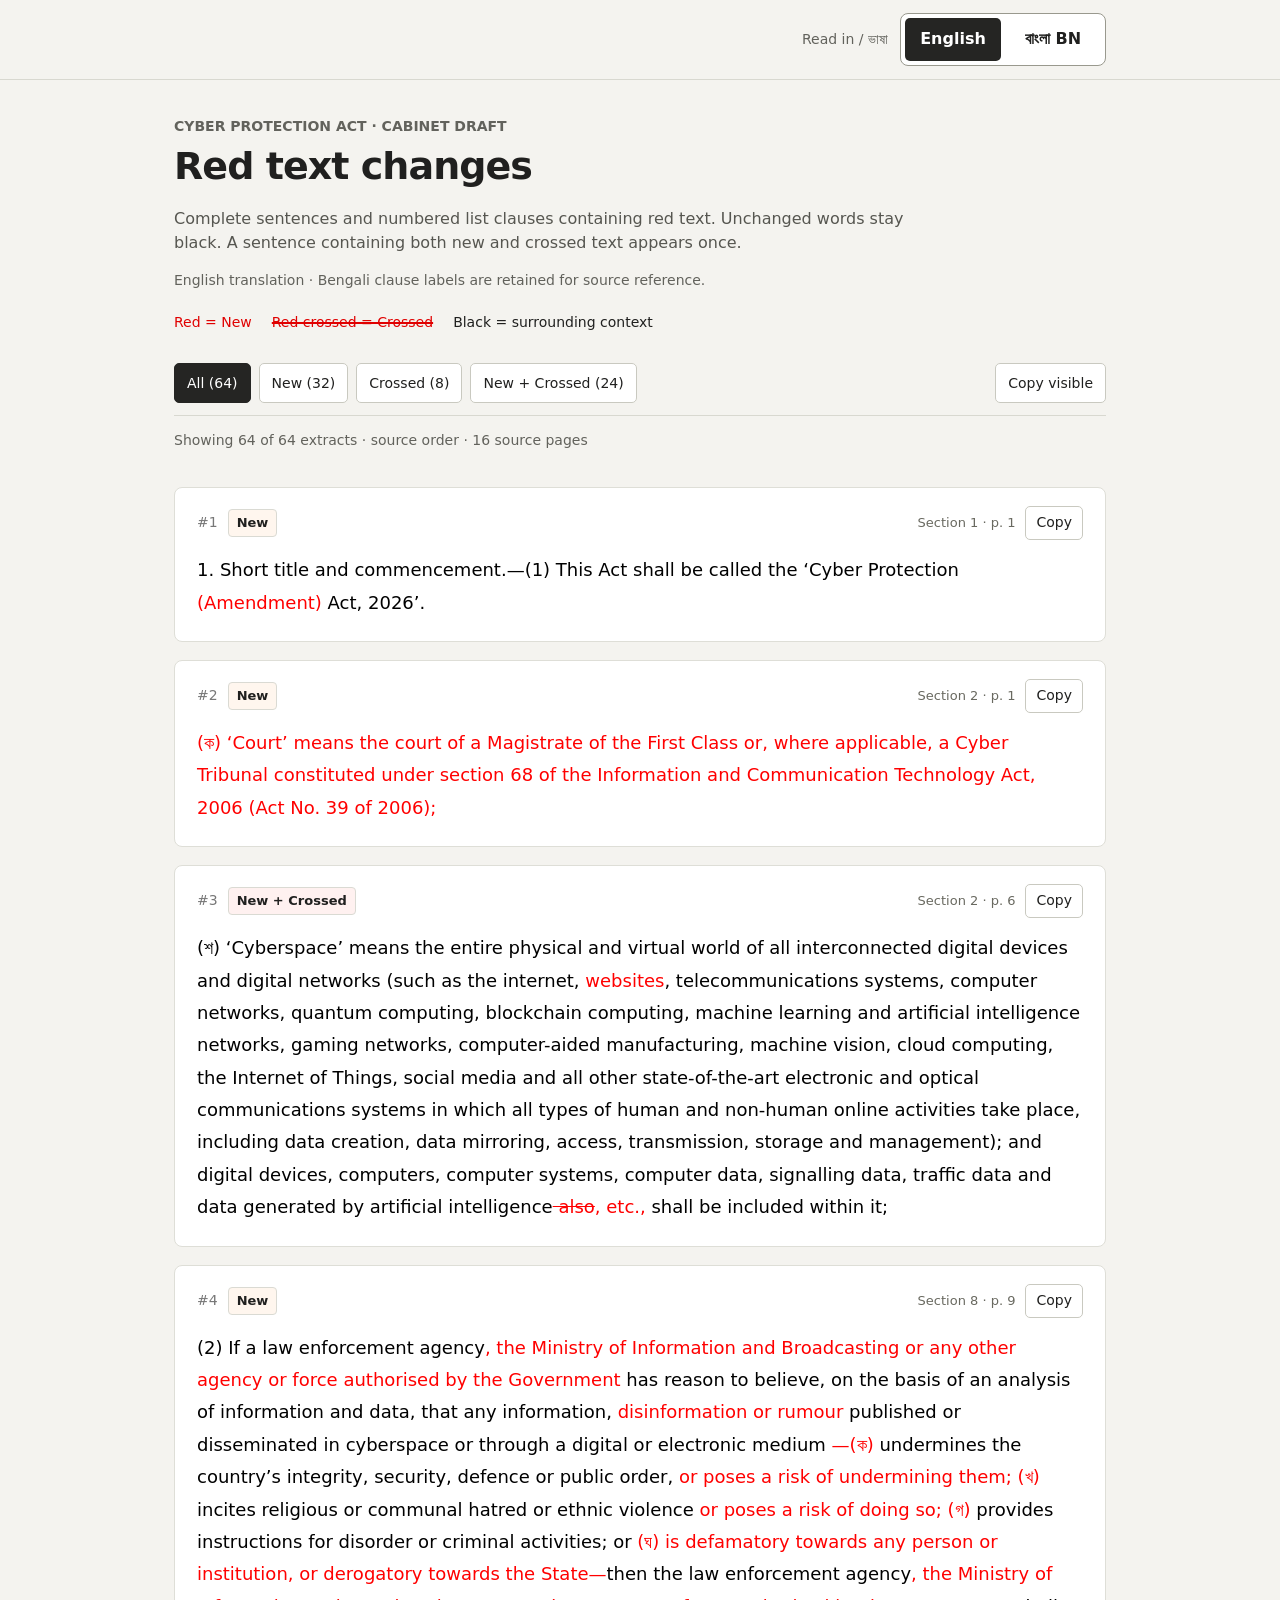
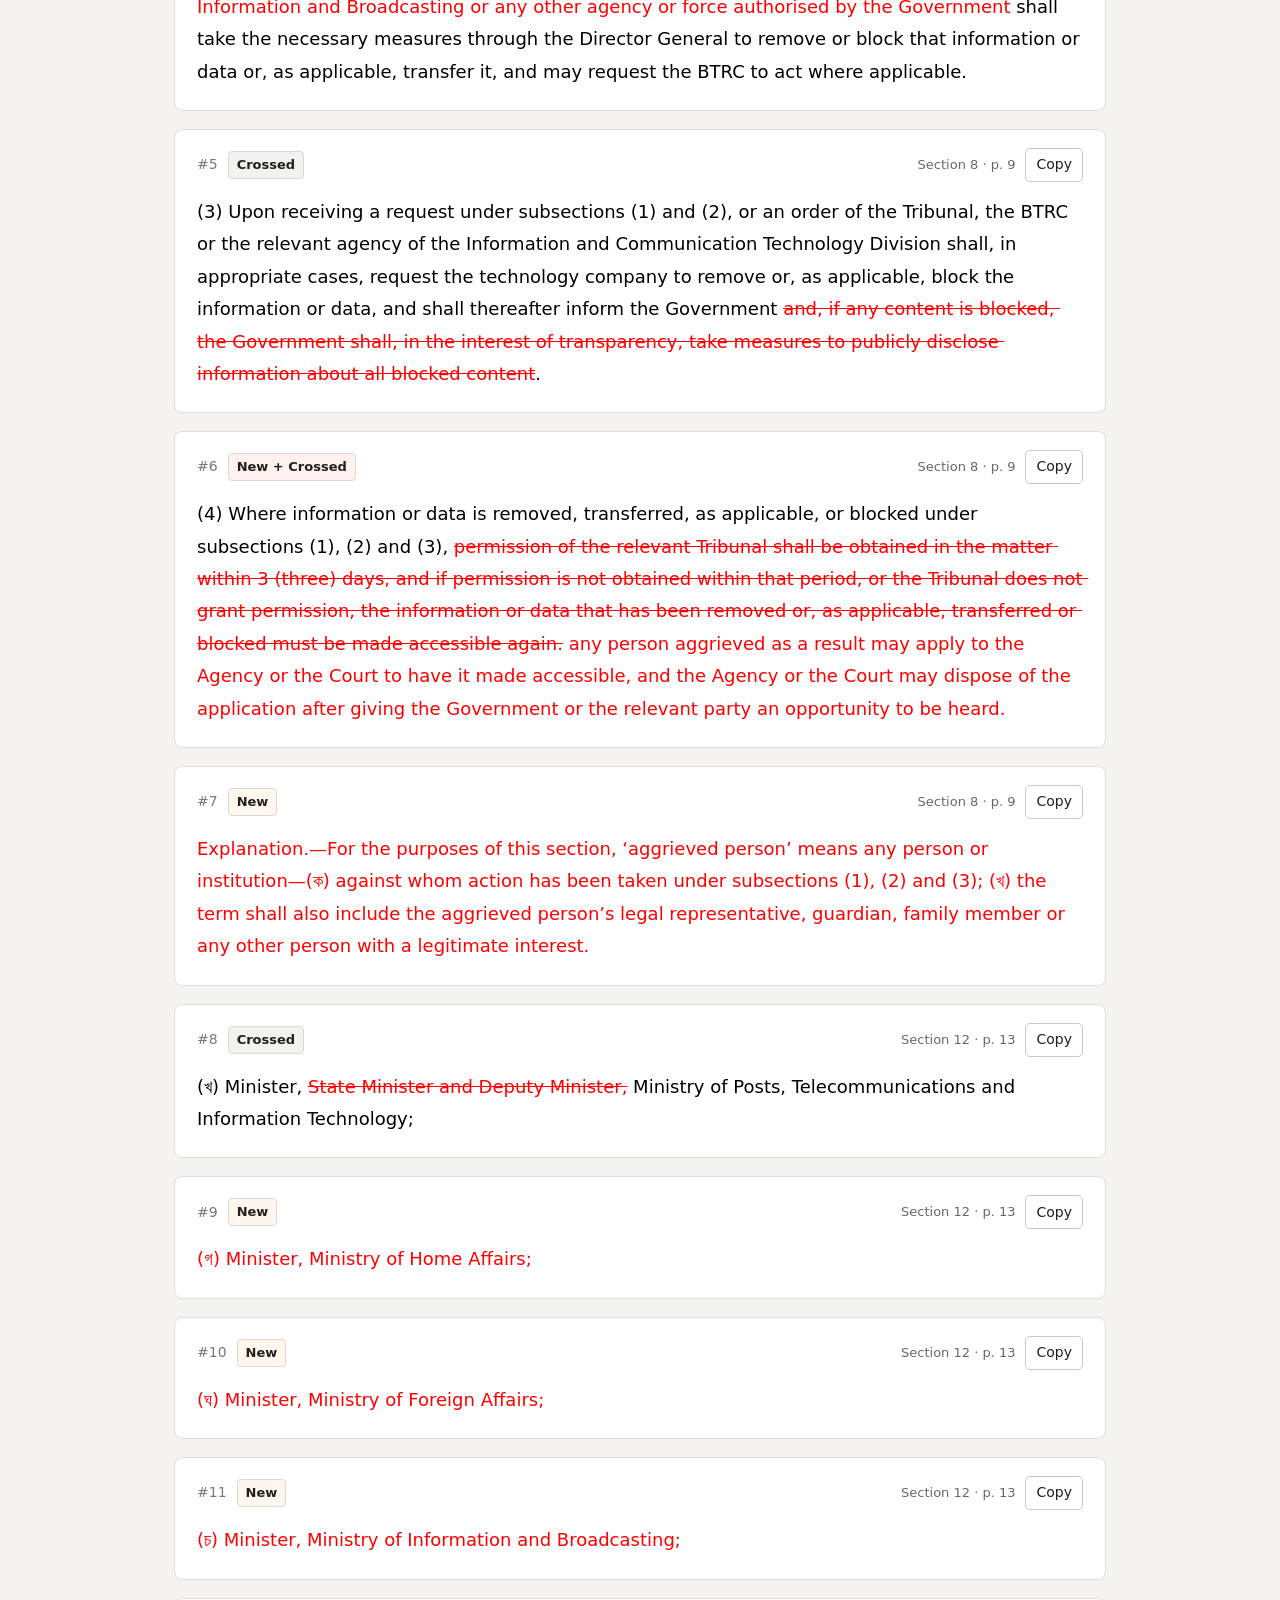
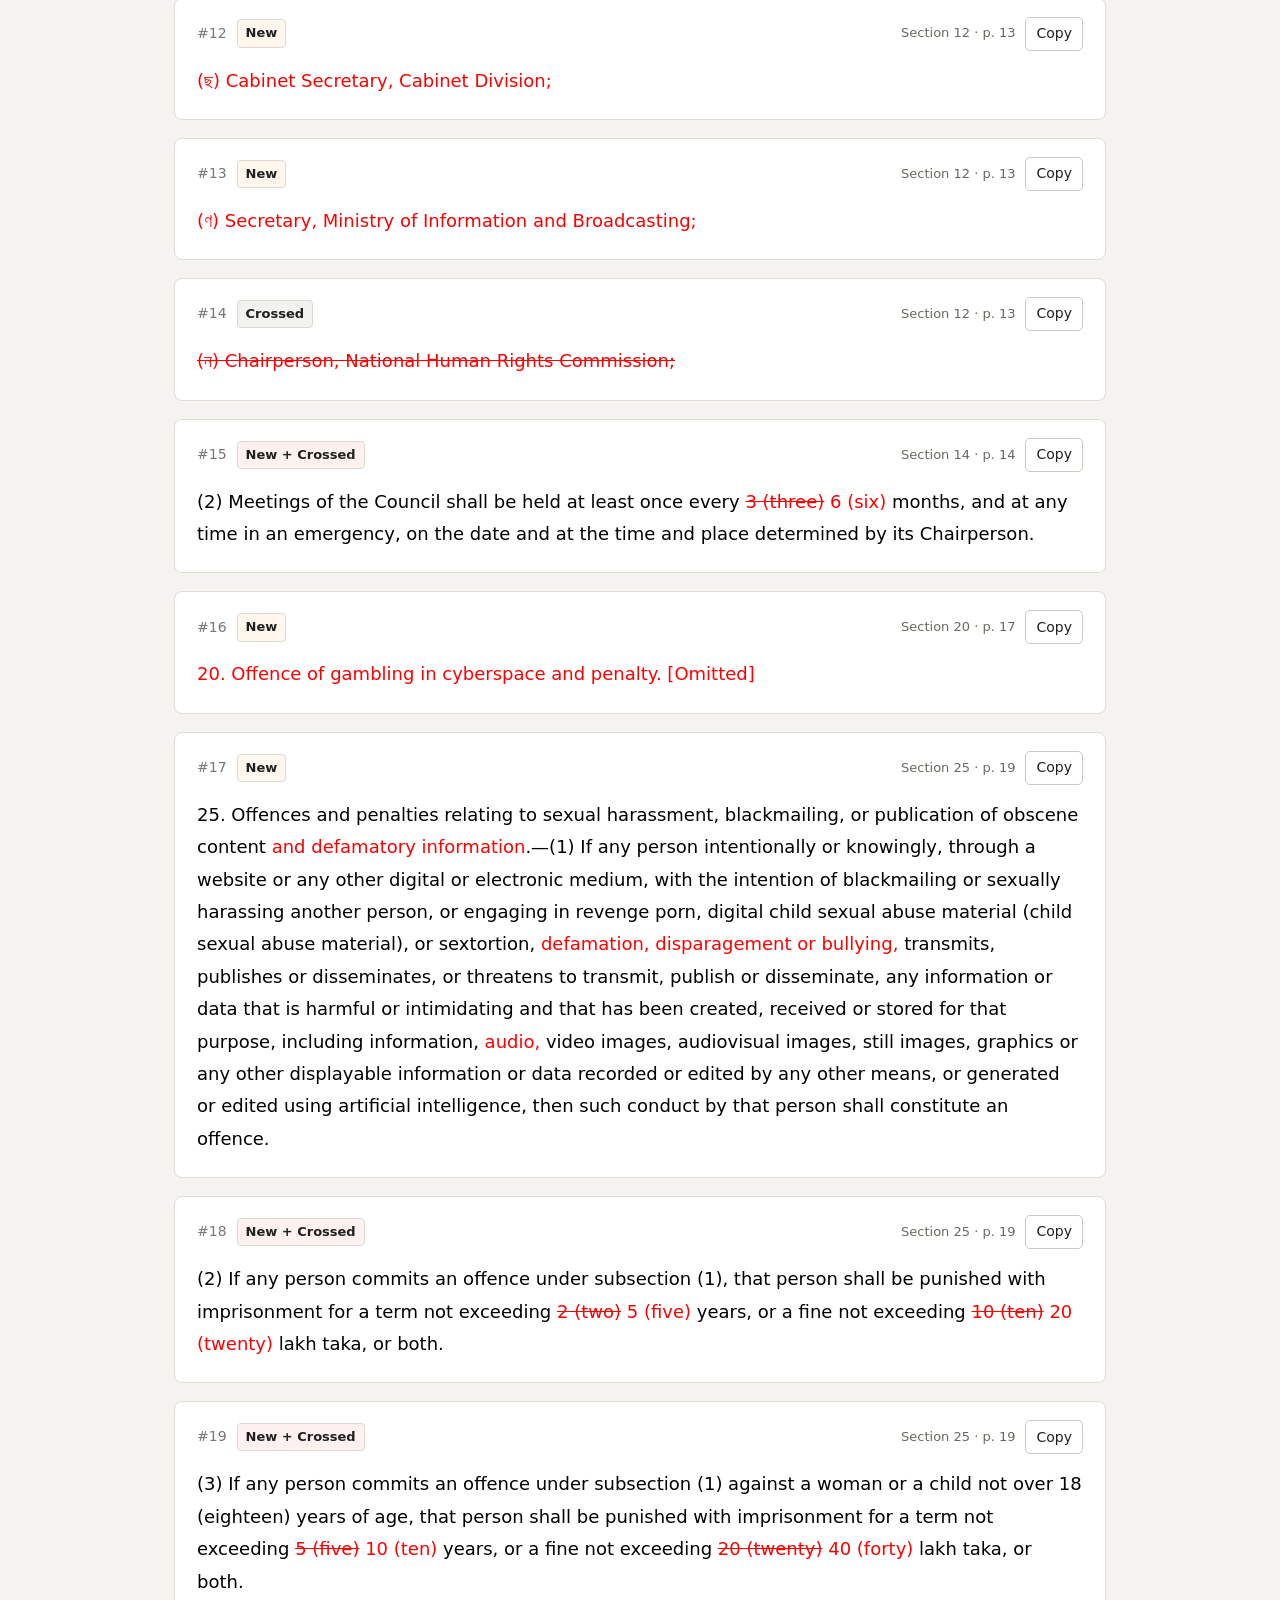
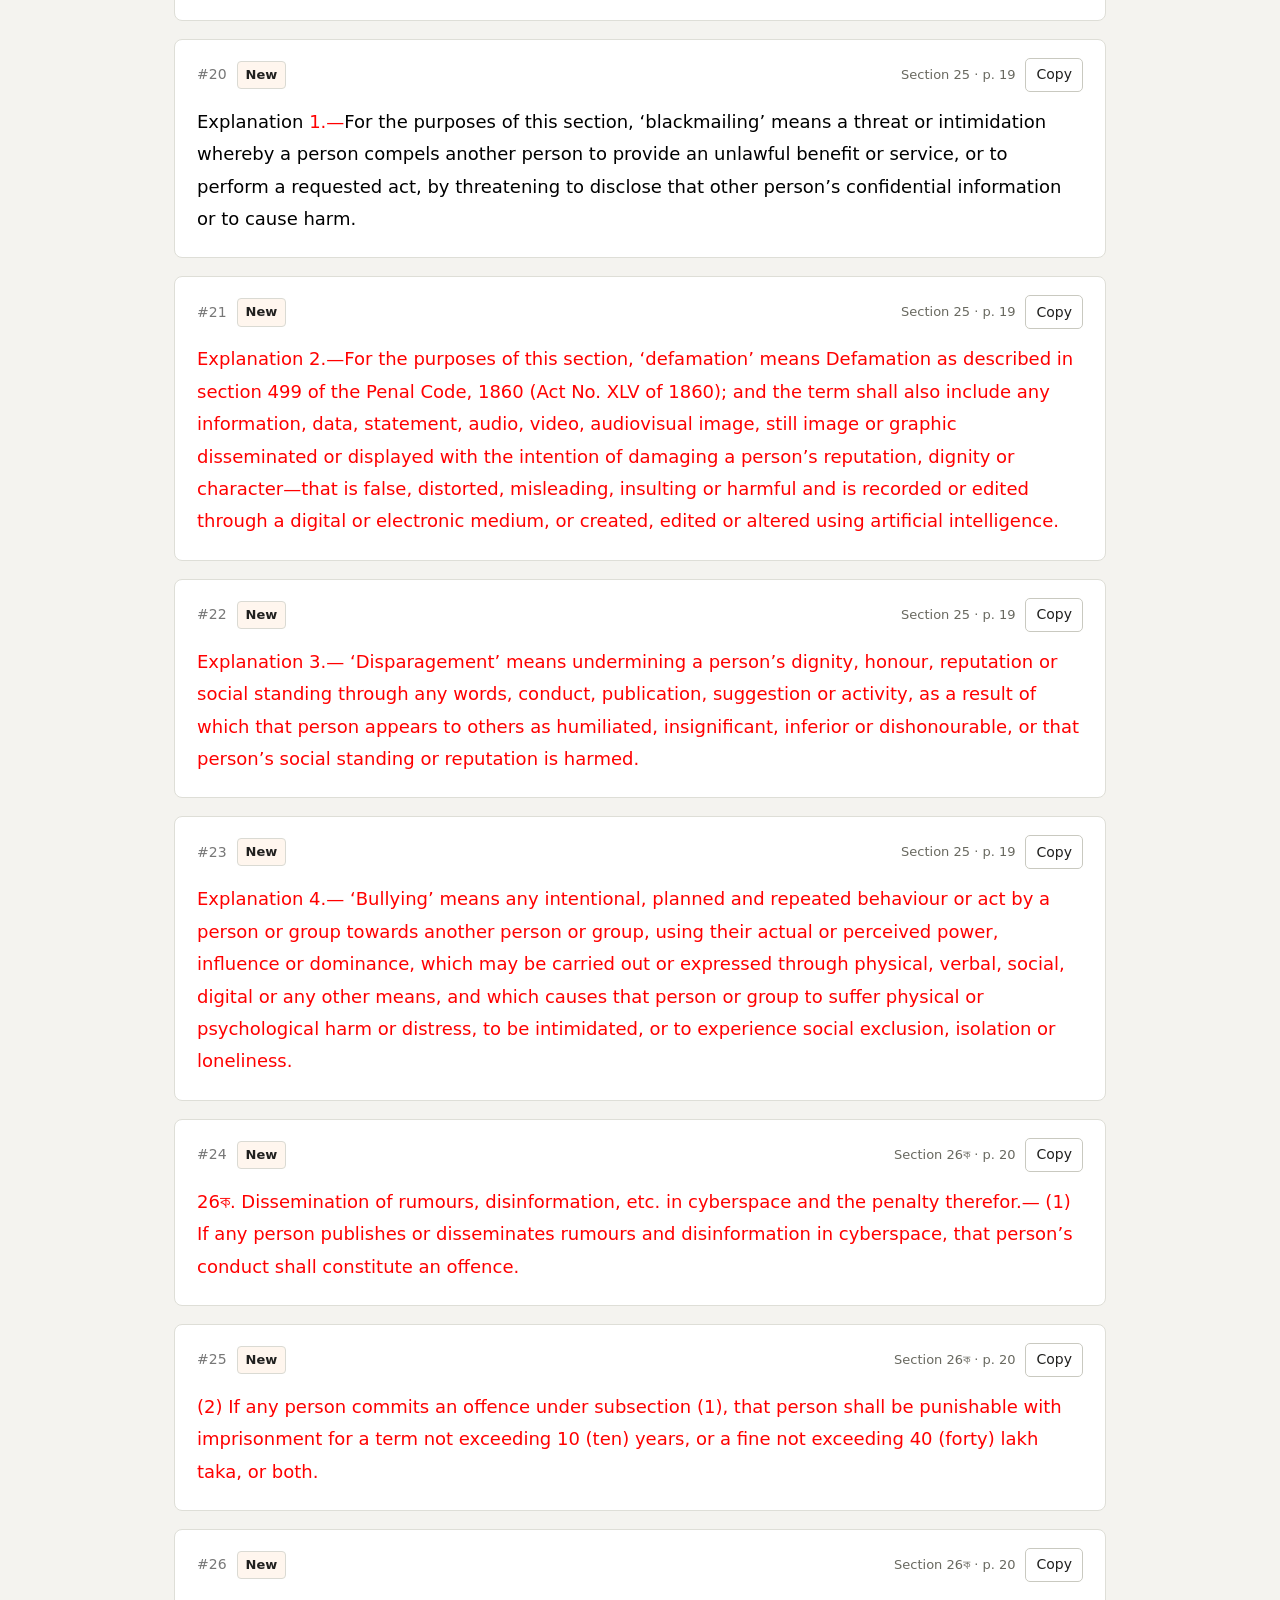
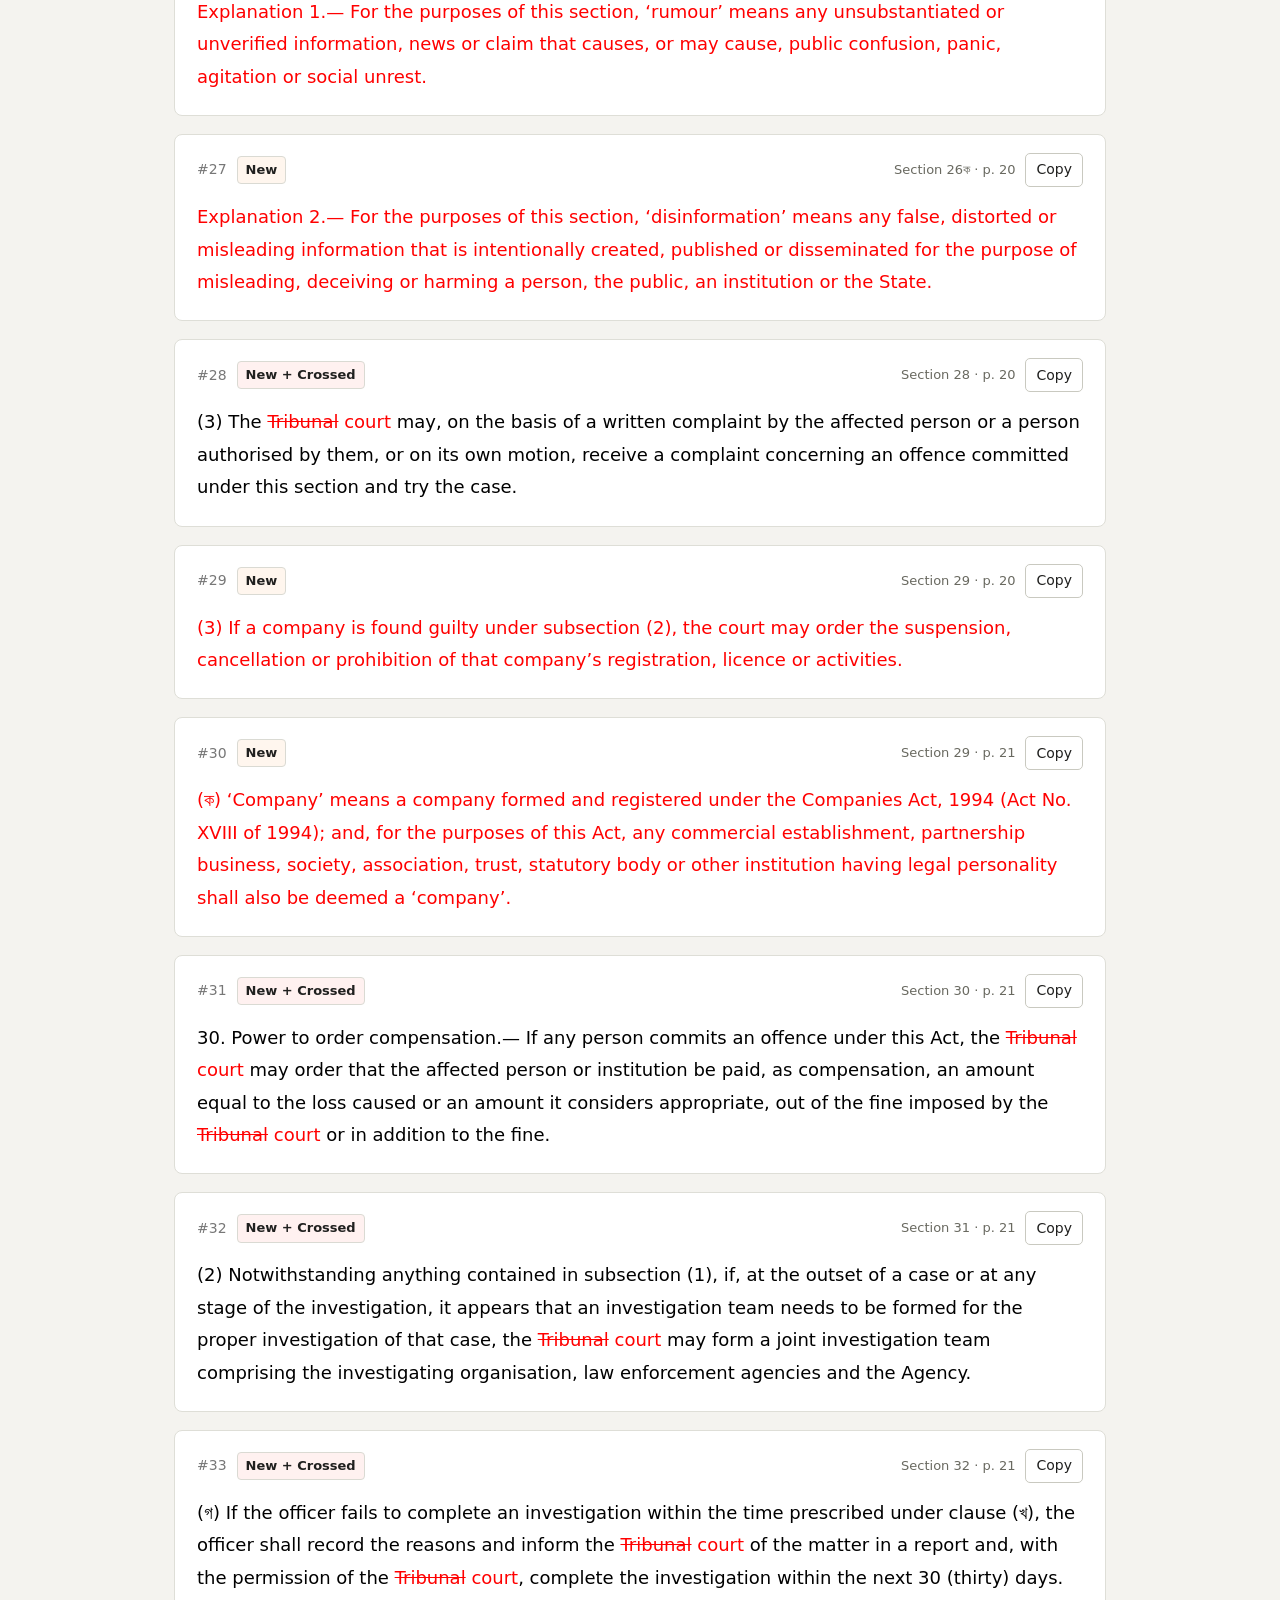
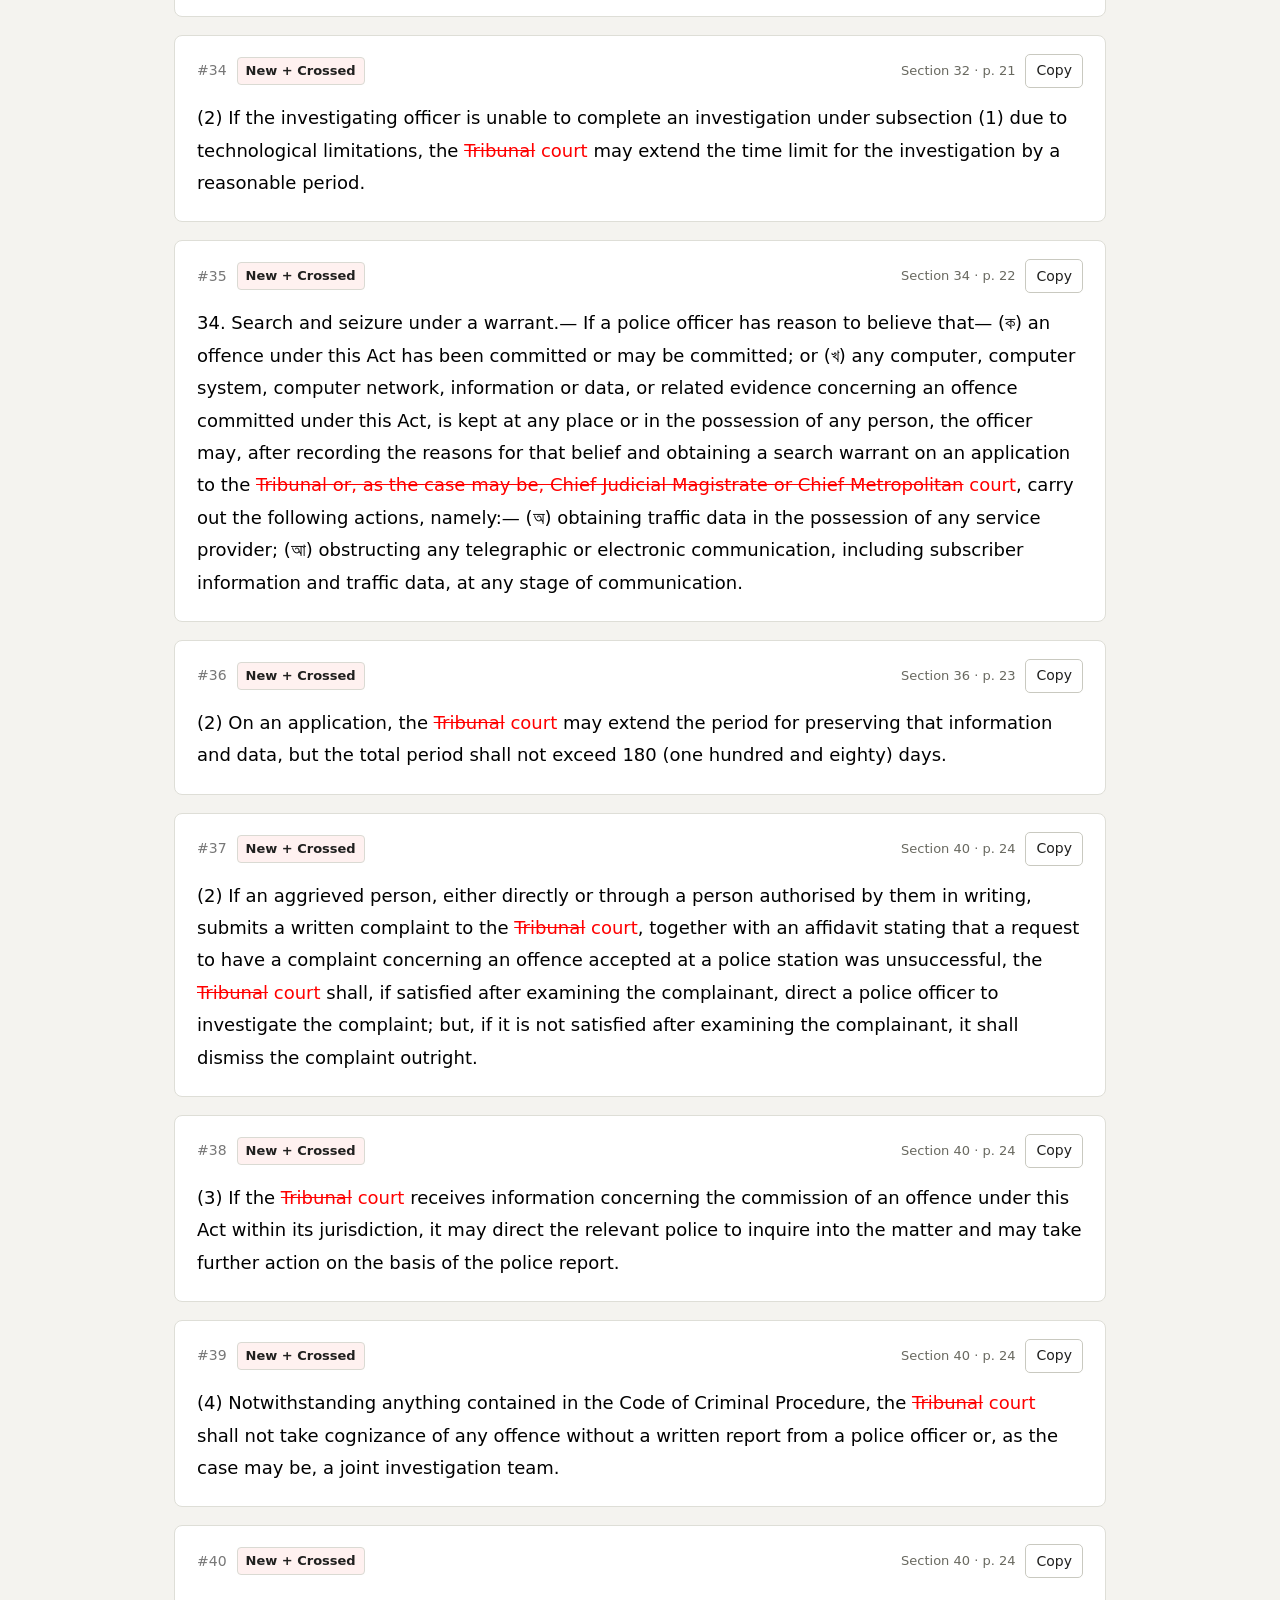
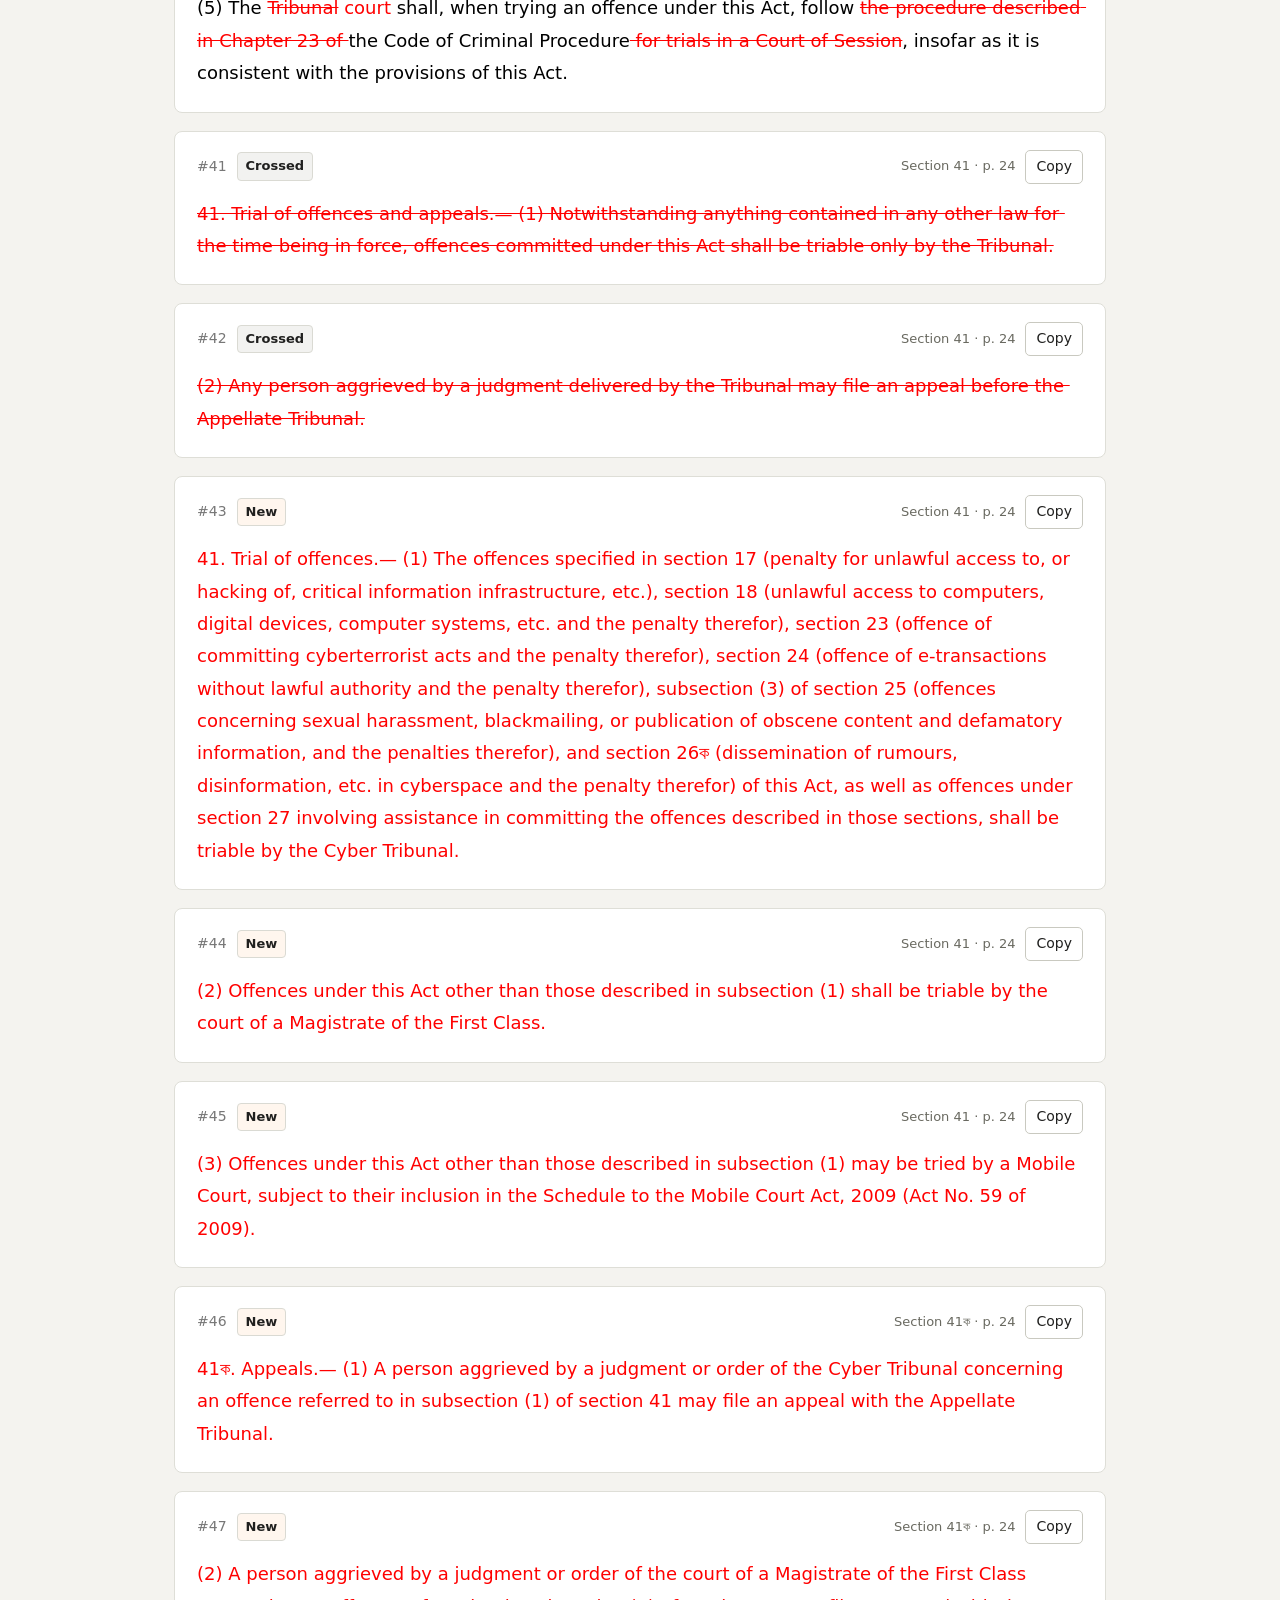
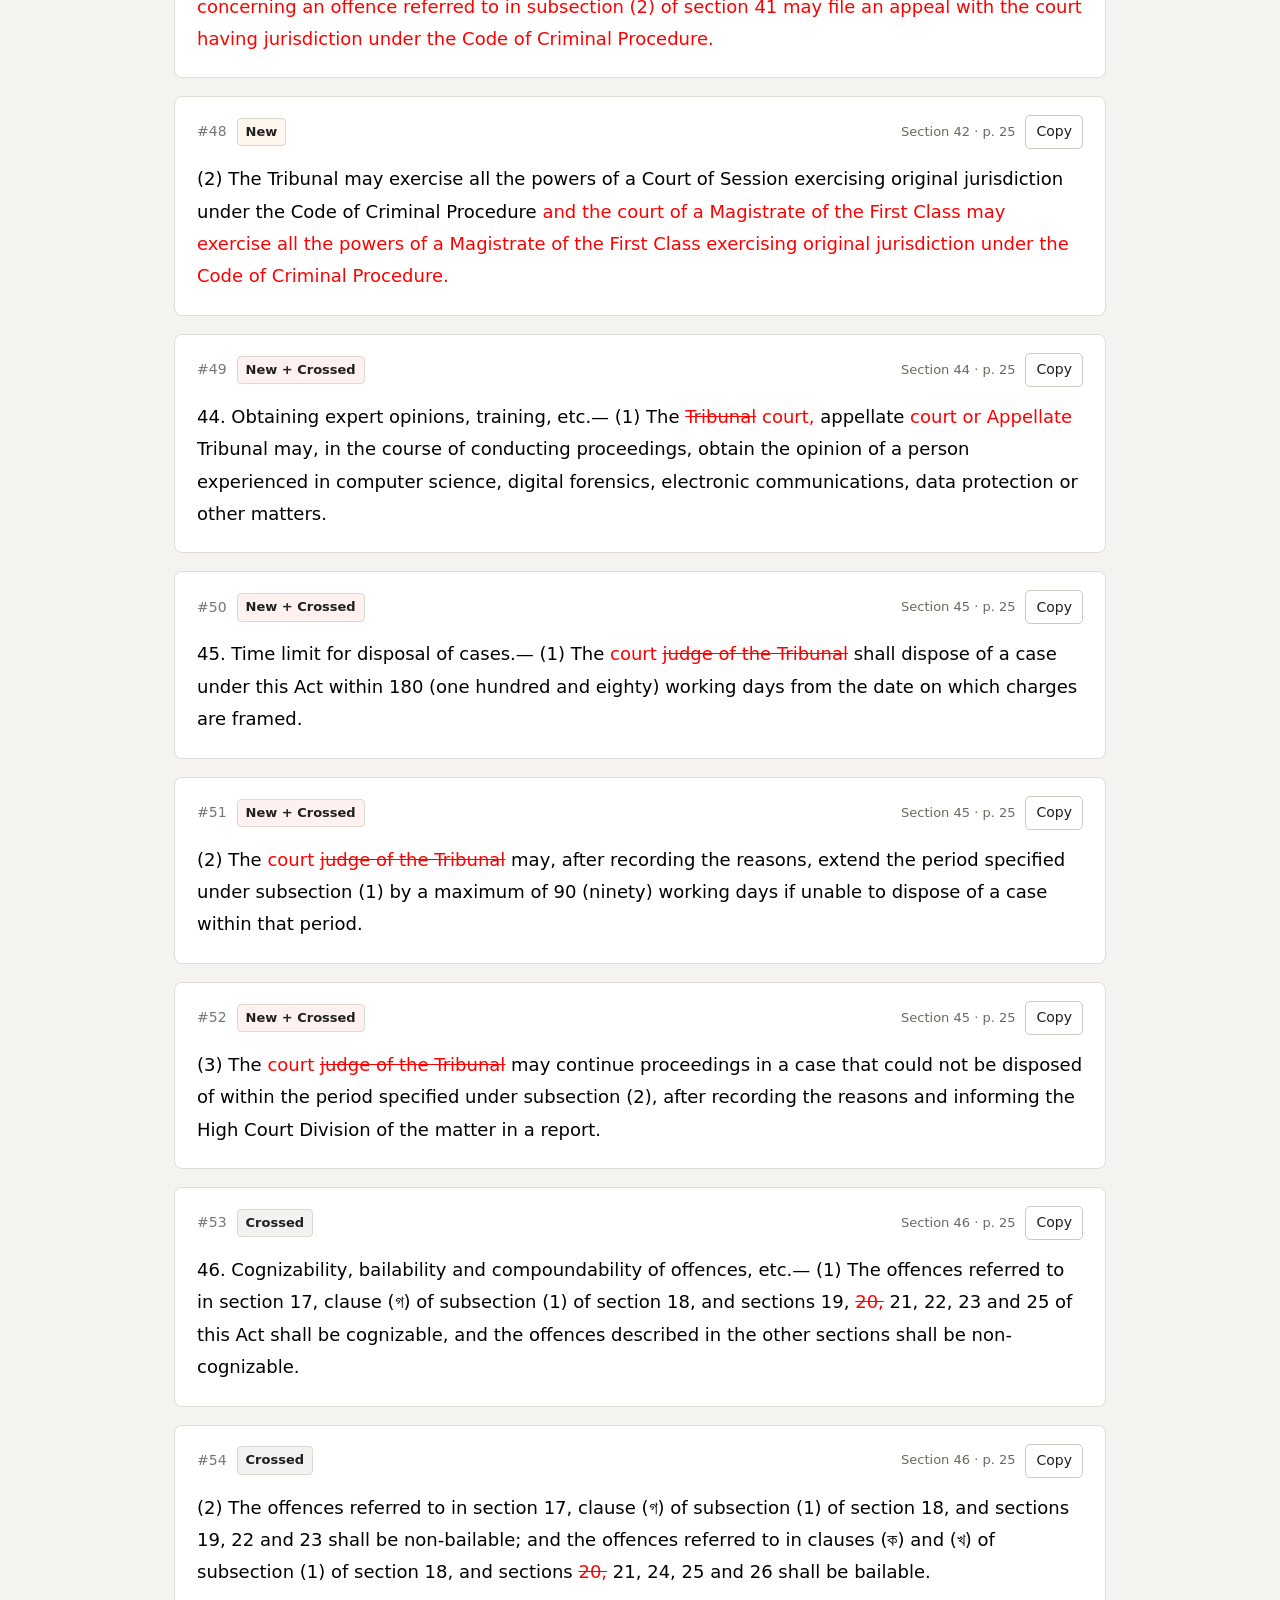
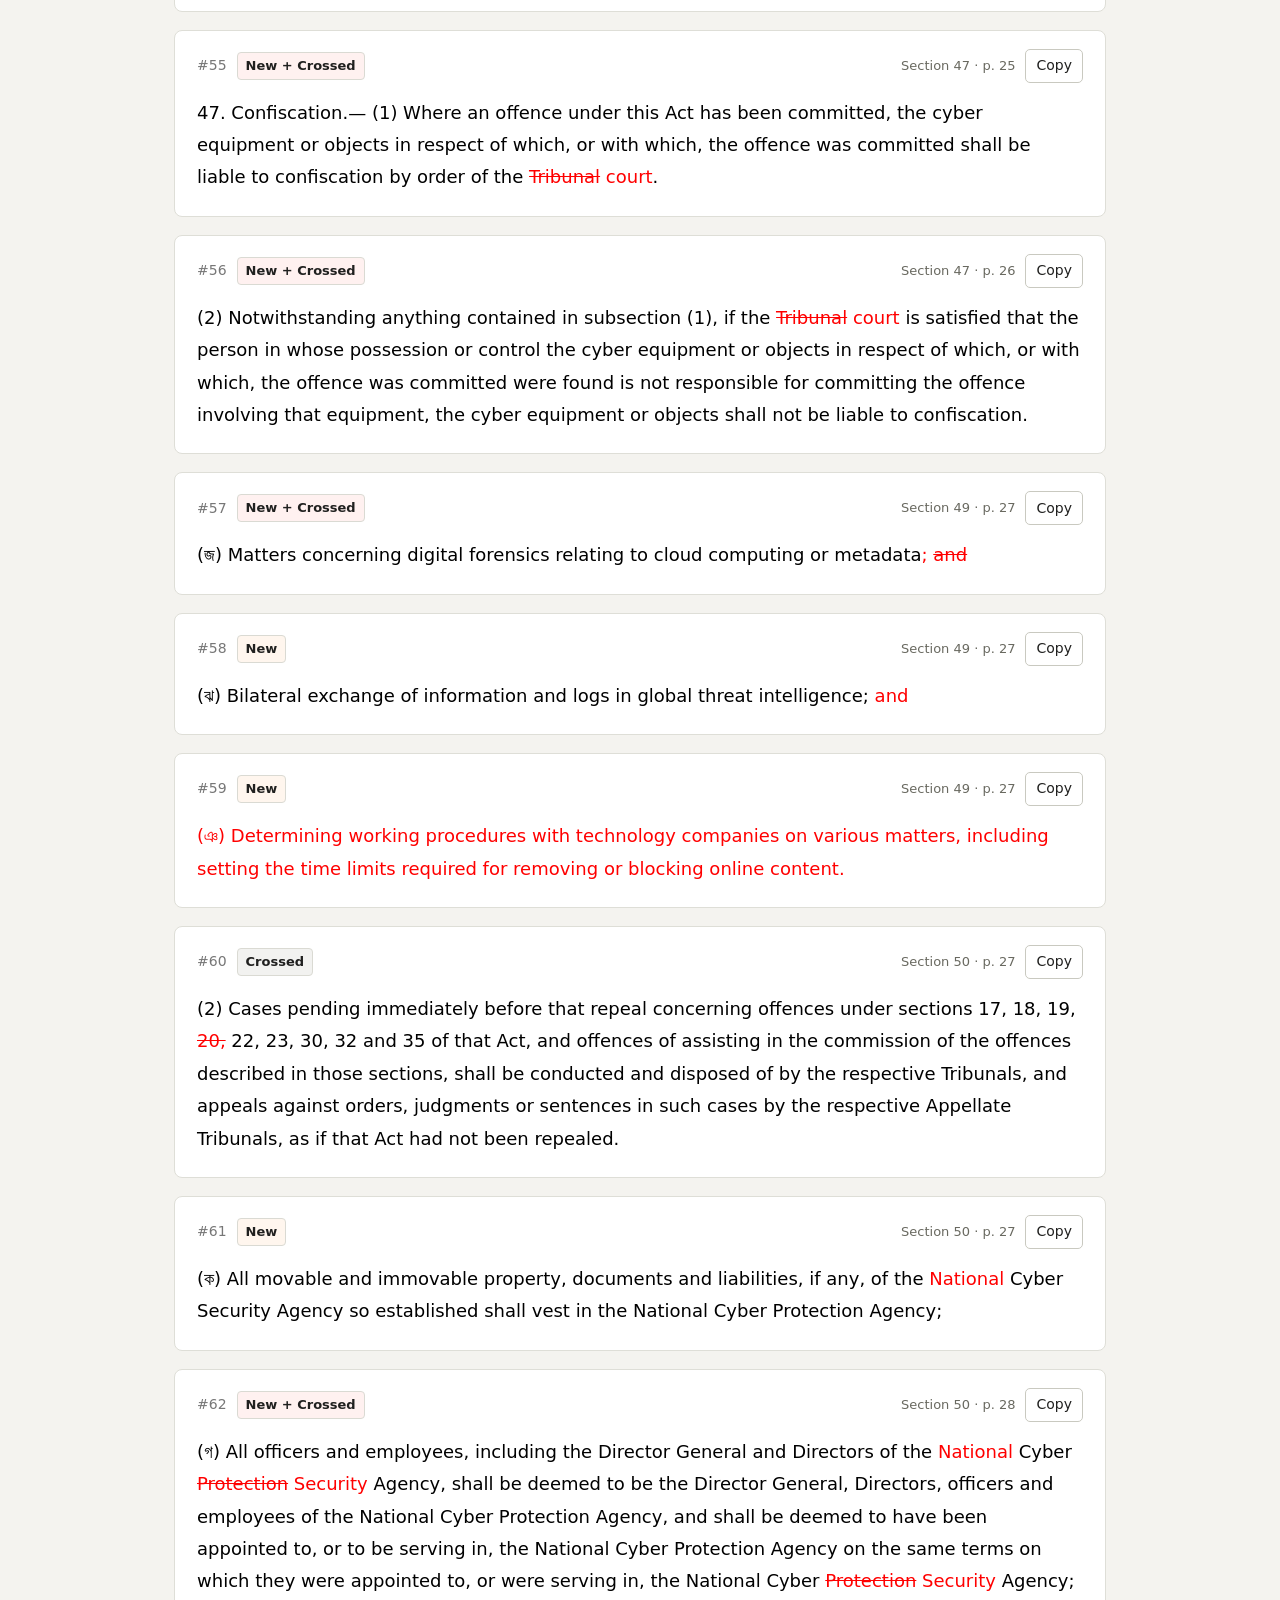
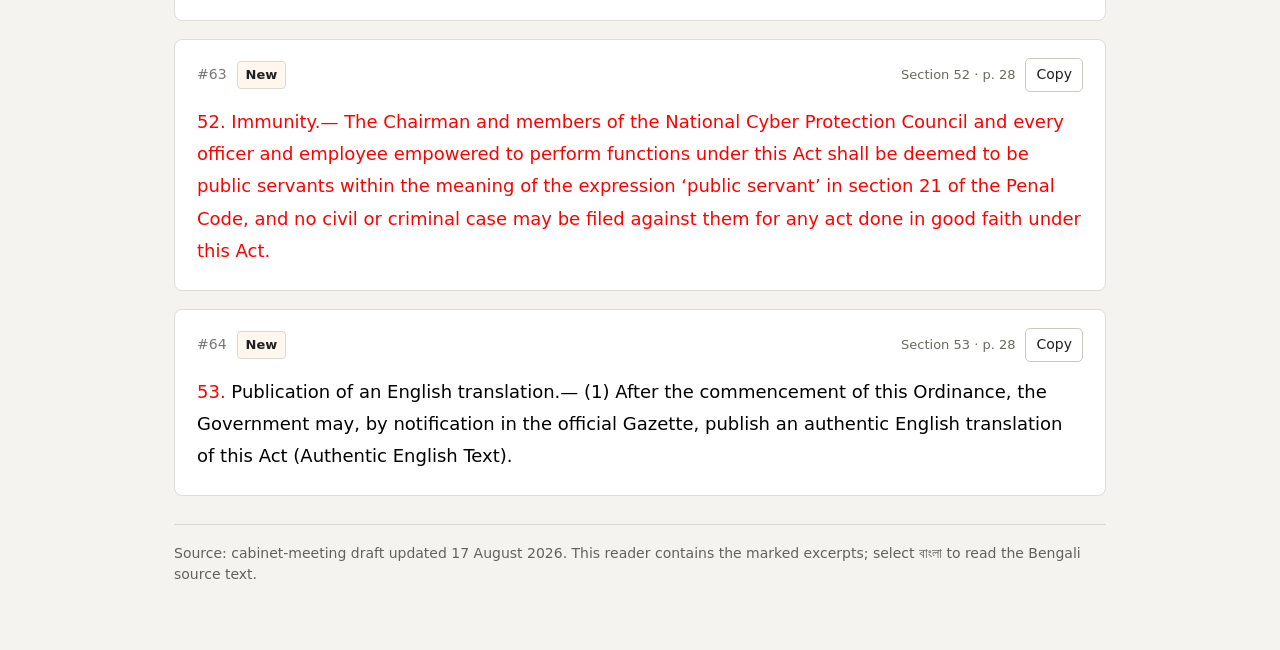
==== commit 929c555e: "Keep the language toggle fixed while scrolling" ====
--- a/cyber-security-act/index.html
+++ b/cyber-security-act/index.html
@@ -5,15 +5,15 @@
 <meta name="viewport" content="width=device-width,initial-scale=1">
 <meta name="description" content="English and Bengali versions of the red-marked excerpts in the Cyber Protection Act cabinet draft, preserving additions and crossed text.">
 <title>Cyber Protection Act — red text changes</title>
-<style>:root{color-scheme:light;--paper:#f4f3ef;--ink:#20201f;--muted:#62625c;--line:#d8d8d0;--red:#e00000}
+<style>:root{color-scheme:light;--paper:#f4f3ef;--ink:#20201f;--muted:#62625c;--line:#d8d8d0;--red:#e00000;--language-bar-height:5rem}
 *{box-sizing:border-box}
 body{margin:0;background:var(--paper);color:var(--ink);font:16px/1.55 system-ui,sans-serif}
-main{max-width:980px;margin:auto;padding:36px 24px 64px}
+main{max-width:980px;margin:auto;padding:calc(var(--language-bar-height) + 36px) 24px 64px}
 .page-header{display:flex;align-items:flex-start;justify-content:space-between;gap:24px;margin-bottom:12px}
 .eyebrow{margin:0 0 6px;font-size:14px;font-weight:650;color:var(--muted)}
 h1{font-size:clamp(28px,4vw,38px);line-height:1.18;letter-spacing:-.025em;margin:0}
-.language-panel{flex-shrink:0}
-.language-label{display:block;color:var(--muted);font-size:14px;margin-bottom:5px}
+.language-panel{position:fixed;inset:0 0 auto;z-index:4;height:var(--language-bar-height);display:flex;align-items:center;justify-content:flex-end;gap:12px;padding:10px max(24px,calc((100vw - 932px)/2));background:var(--paper);border-bottom:1px solid var(--line)}
+.language-label{display:block;color:var(--muted);font-size:14px}
 .language-switch{display:flex;padding:4px;border:1px solid #99998e;border-radius:8px;background:#fff;gap:4px}
 button{font:inherit;font-size:14px;border:1px solid #c9c9c0;border-radius:5px;background:#fff;padding:8px 12px;cursor:pointer;color:var(--ink);min-height:40px}
 button[aria-pressed=true]{background:#252523;color:#fff;border-color:#252523}
@@ -24,11 +24,11 @@
 .translation-note{font-size:14px;color:var(--muted);margin:0 0 20px}
 .legend{display:flex;gap:20px;flex-wrap:wrap;font-size:14px;margin-bottom:18px}
 .red-word{color:var(--red)}
-.toolbar{position:sticky;top:0;z-index:2;background:#f4f3eff5;padding:12px 0;display:flex;gap:8px;flex-wrap:wrap;border-bottom:1px solid var(--line)}
+.toolbar{position:sticky;top:var(--language-bar-height);z-index:2;background:#f4f3eff5;padding:12px 0;display:flex;gap:8px;flex-wrap:wrap;border-bottom:1px solid var(--line)}
 #copy-visible{margin-left:auto}
 .count{margin:14px 0;color:var(--muted);font-size:14px}
 #copy-feedback{display:block;min-height:1.5em;color:#315c37}
-.change-card{background:#fff;border:1px solid #deded7;border-radius:8px;padding:18px 22px 22px;margin:0 0 18px;break-inside:avoid}
+.change-card{background:#fff;border:1px solid #deded7;border-radius:8px;padding:18px 22px 22px;margin:0 0 18px;break-inside:avoid;scroll-margin-top:calc(var(--language-bar-height) + 9rem)}
 .card-header{display:flex;justify-content:space-between;align-items:center;gap:12px;margin-bottom:14px;font-size:14px;flex-wrap:wrap}
 .card-identity,.card-actions{display:flex;align-items:center;gap:10px;flex-wrap:wrap}
 .index{font-variant-numeric:tabular-nums;color:#777;text-decoration:none}
@@ -42,7 +42,7 @@
 del{text-decoration:line-through;text-decoration-thickness:1.5px}
 .source-note{color:var(--muted);font-size:14px;margin-top:28px;border-top:1px solid var(--line);padding-top:18px}
 [hidden]{display:none!important}
-@media(max-width:620px){main{padding:24px 14px 40px}.page-header{flex-direction:column;gap:18px}.language-panel{width:100%}.language-switch{width:100%}.language-switch button{flex:1}.change-card{padding:16px}.card-header{gap:10px}.card-actions{width:100%;justify-content:space-between}#copy-visible{margin-left:0}.toolbar{position:static}.extracted-text{font-size:17px}.extracted-text[lang=bn]{font-size:20px}}
+@media(max-width:620px){:root{--language-bar-height:4.5rem}main{padding:calc(var(--language-bar-height) + 24px) 14px 40px}.page-header{flex-direction:column;gap:18px}.language-panel{padding:10px 14px}.language-label{position:absolute;width:1px;height:1px;overflow:hidden;clip-path:inset(50%);white-space:nowrap}.language-switch{width:100%}.language-switch button{flex:1}.change-card{padding:16px;scroll-margin-top:calc(var(--language-bar-height) + 1rem)}.card-header{gap:10px}.card-actions{width:100%;justify-content:space-between}#copy-visible{margin-left:0}.toolbar{position:static}.extracted-text{font-size:17px}.extracted-text[lang=bn]{font-size:20px}}
 @media print{body{background:#fff}main{padding:0;max-width:none}.language-panel,.toolbar,.copy-one,#copy-feedback{display:none}.change-card{border-color:#ccc}.extracted-text{font-size:12pt}.extracted-text[lang=bn]{font-size:14pt}*{print-color-adjust:exact;-webkit-print-color-adjust:exact}}
 </style>
 </head>
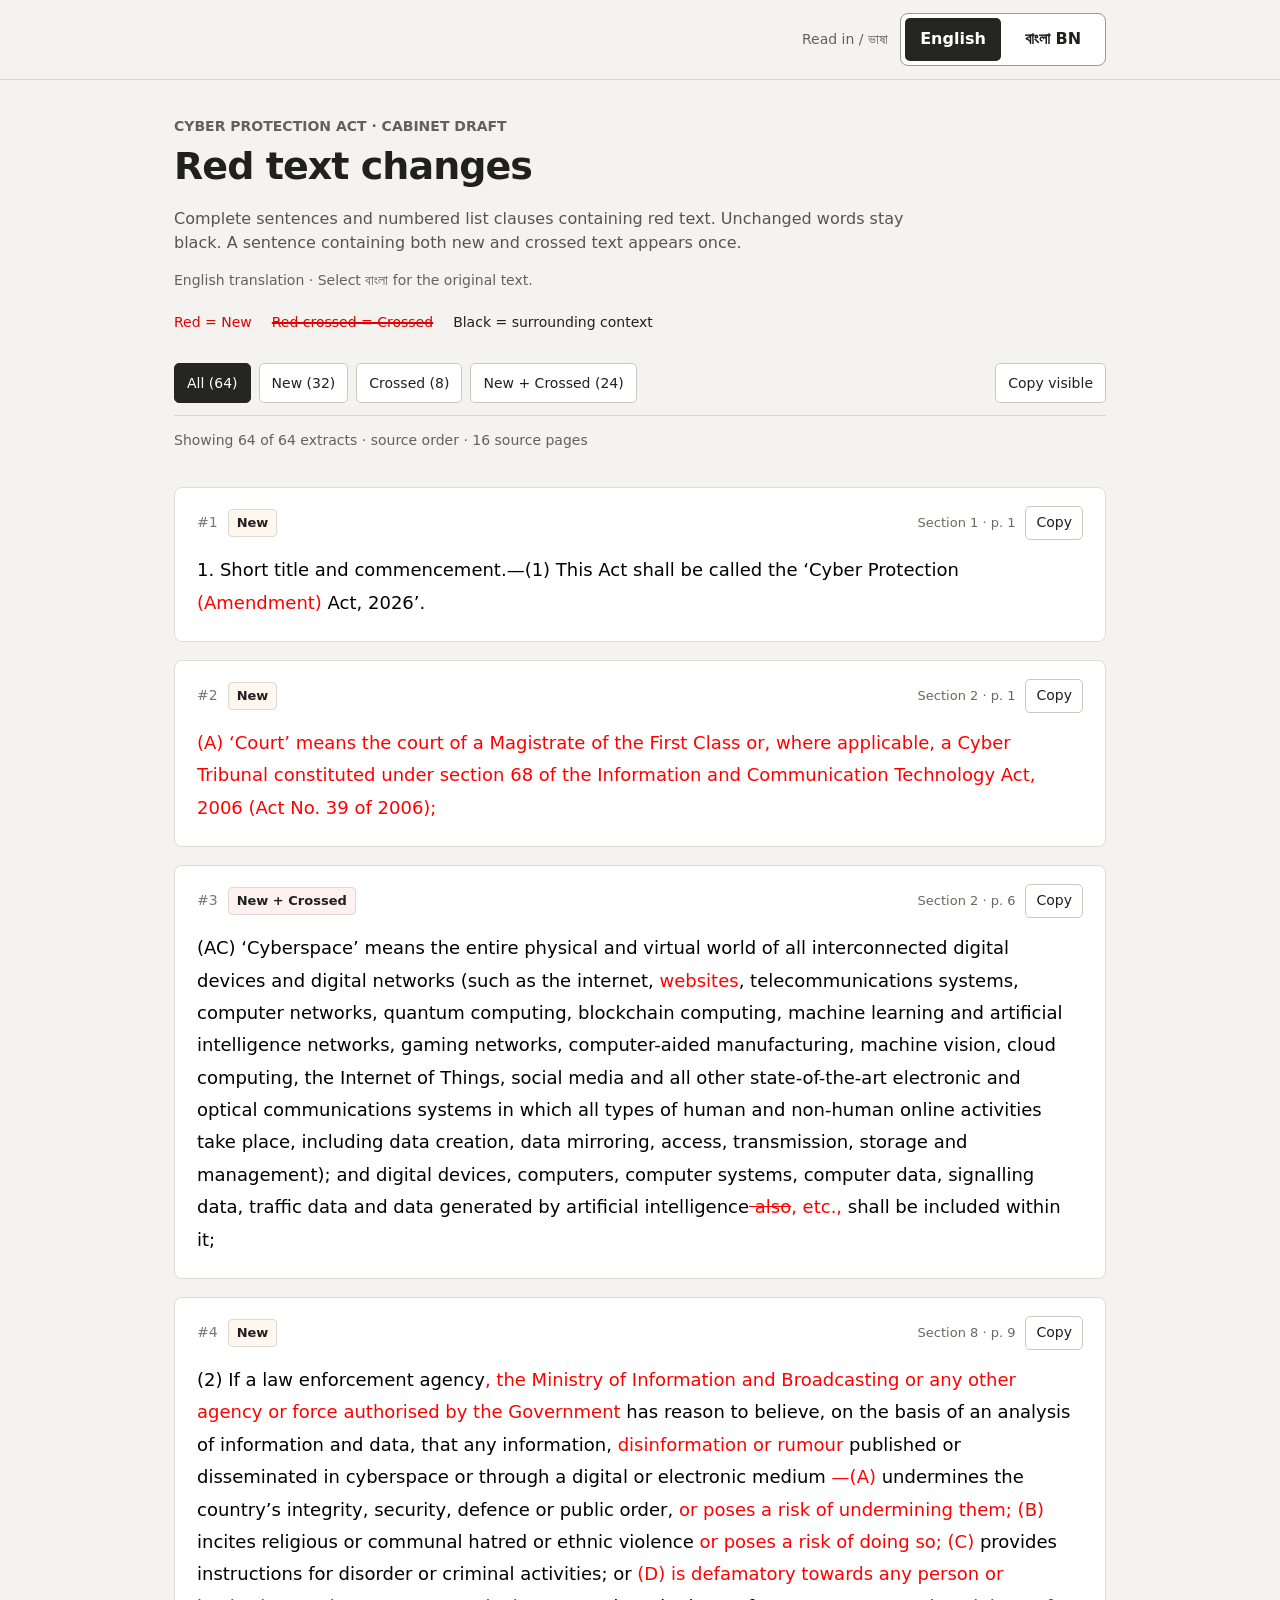
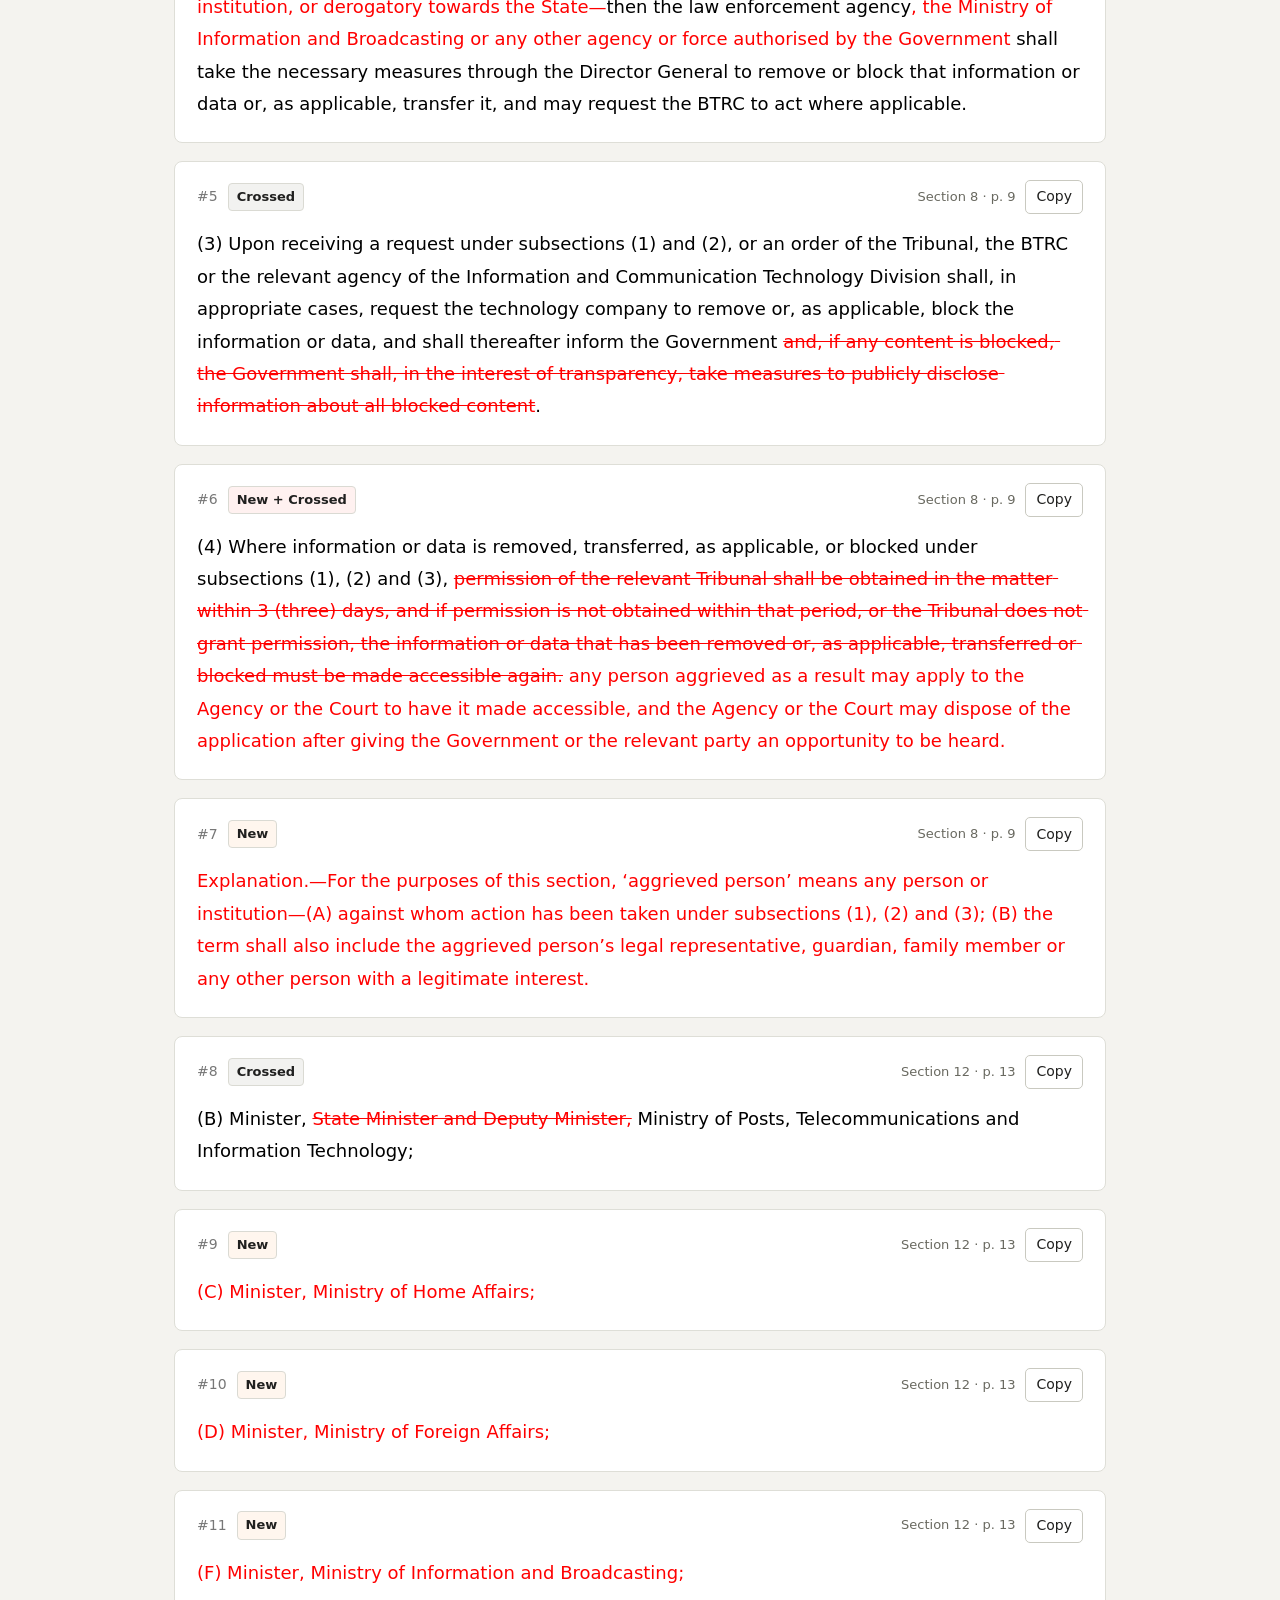
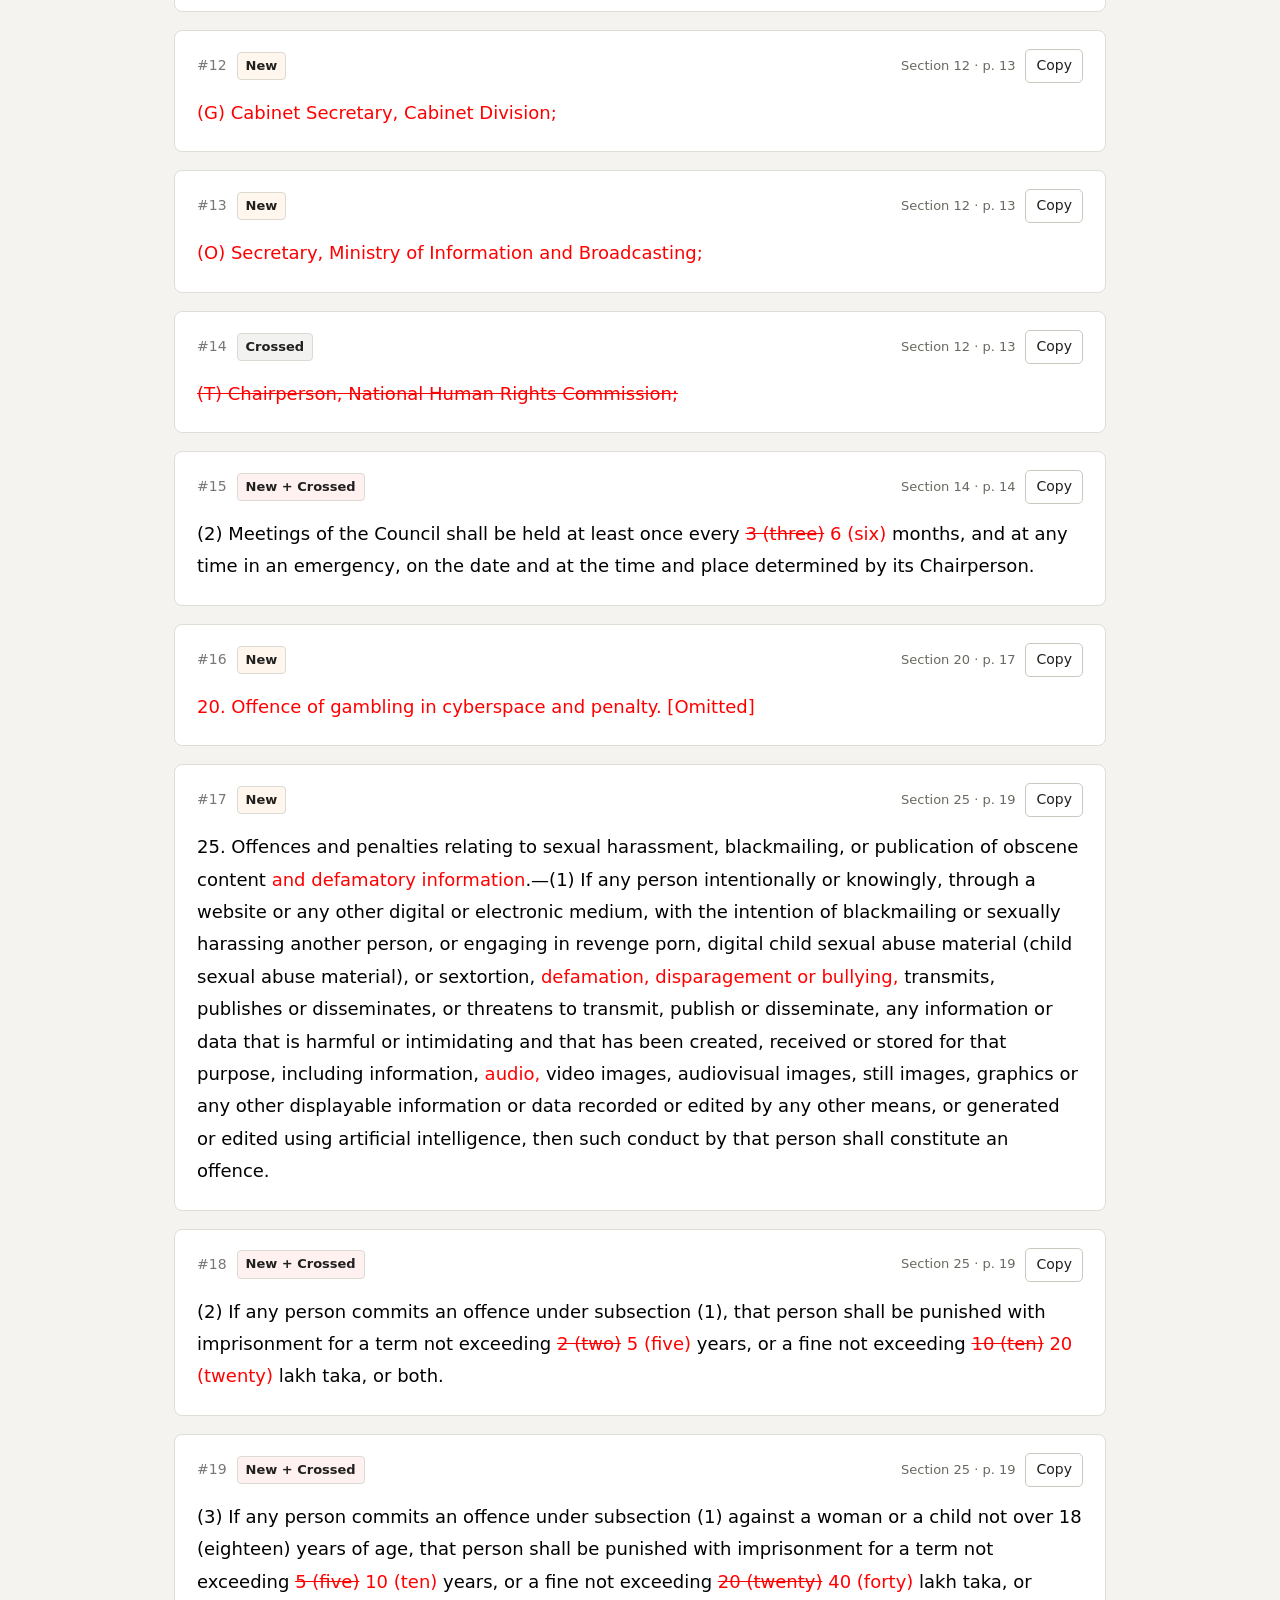
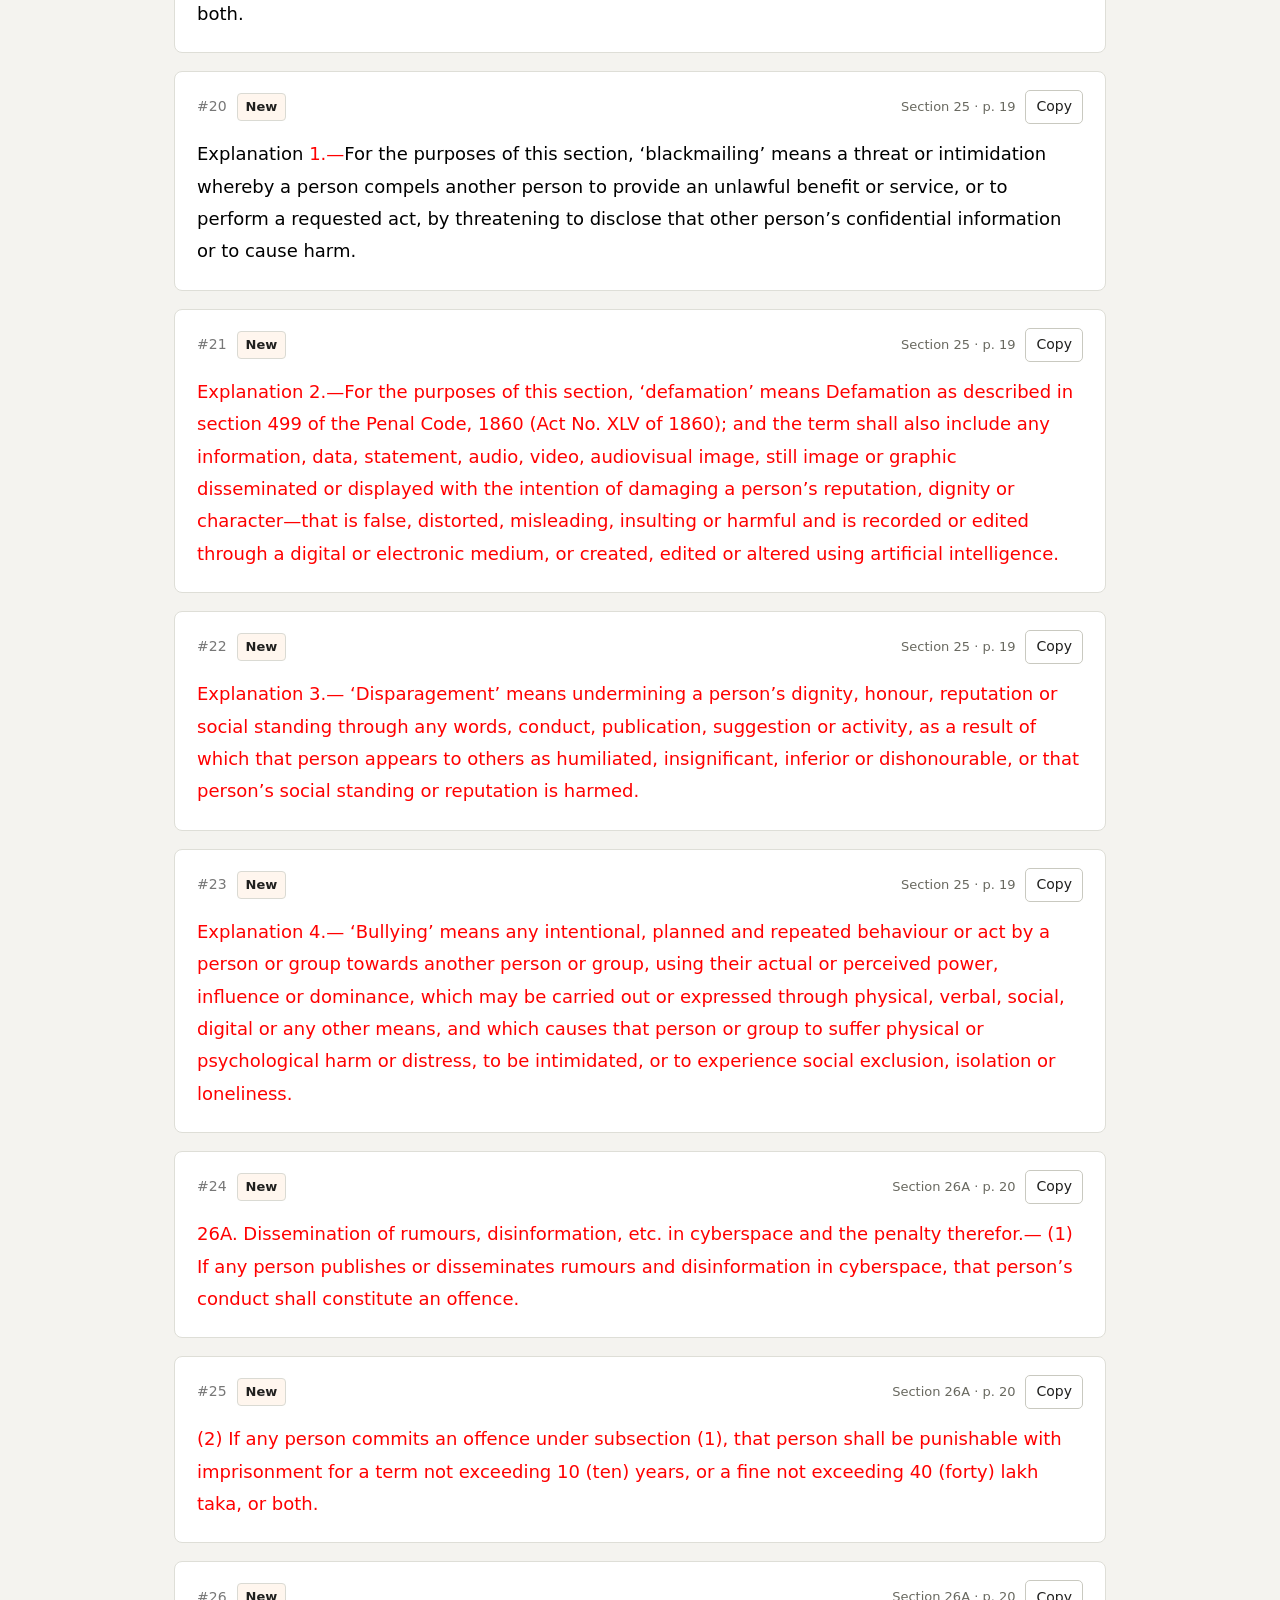
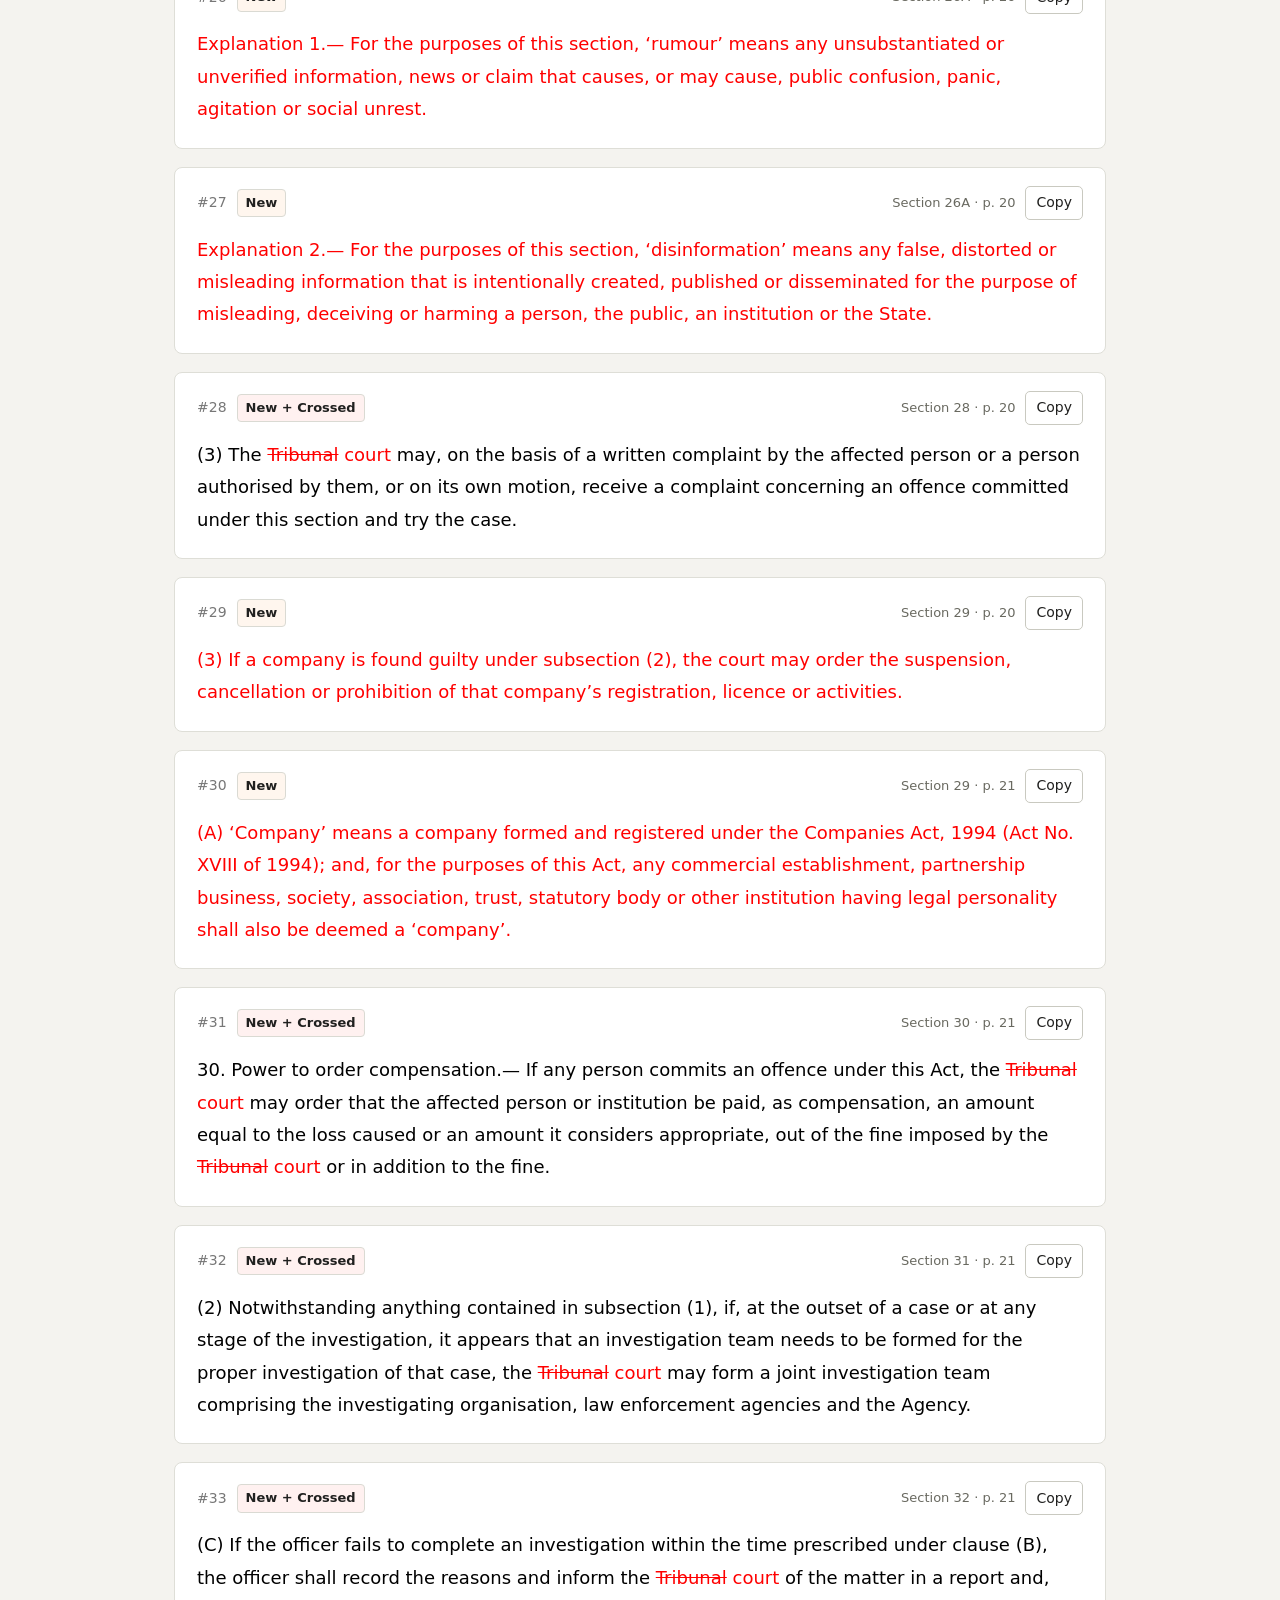
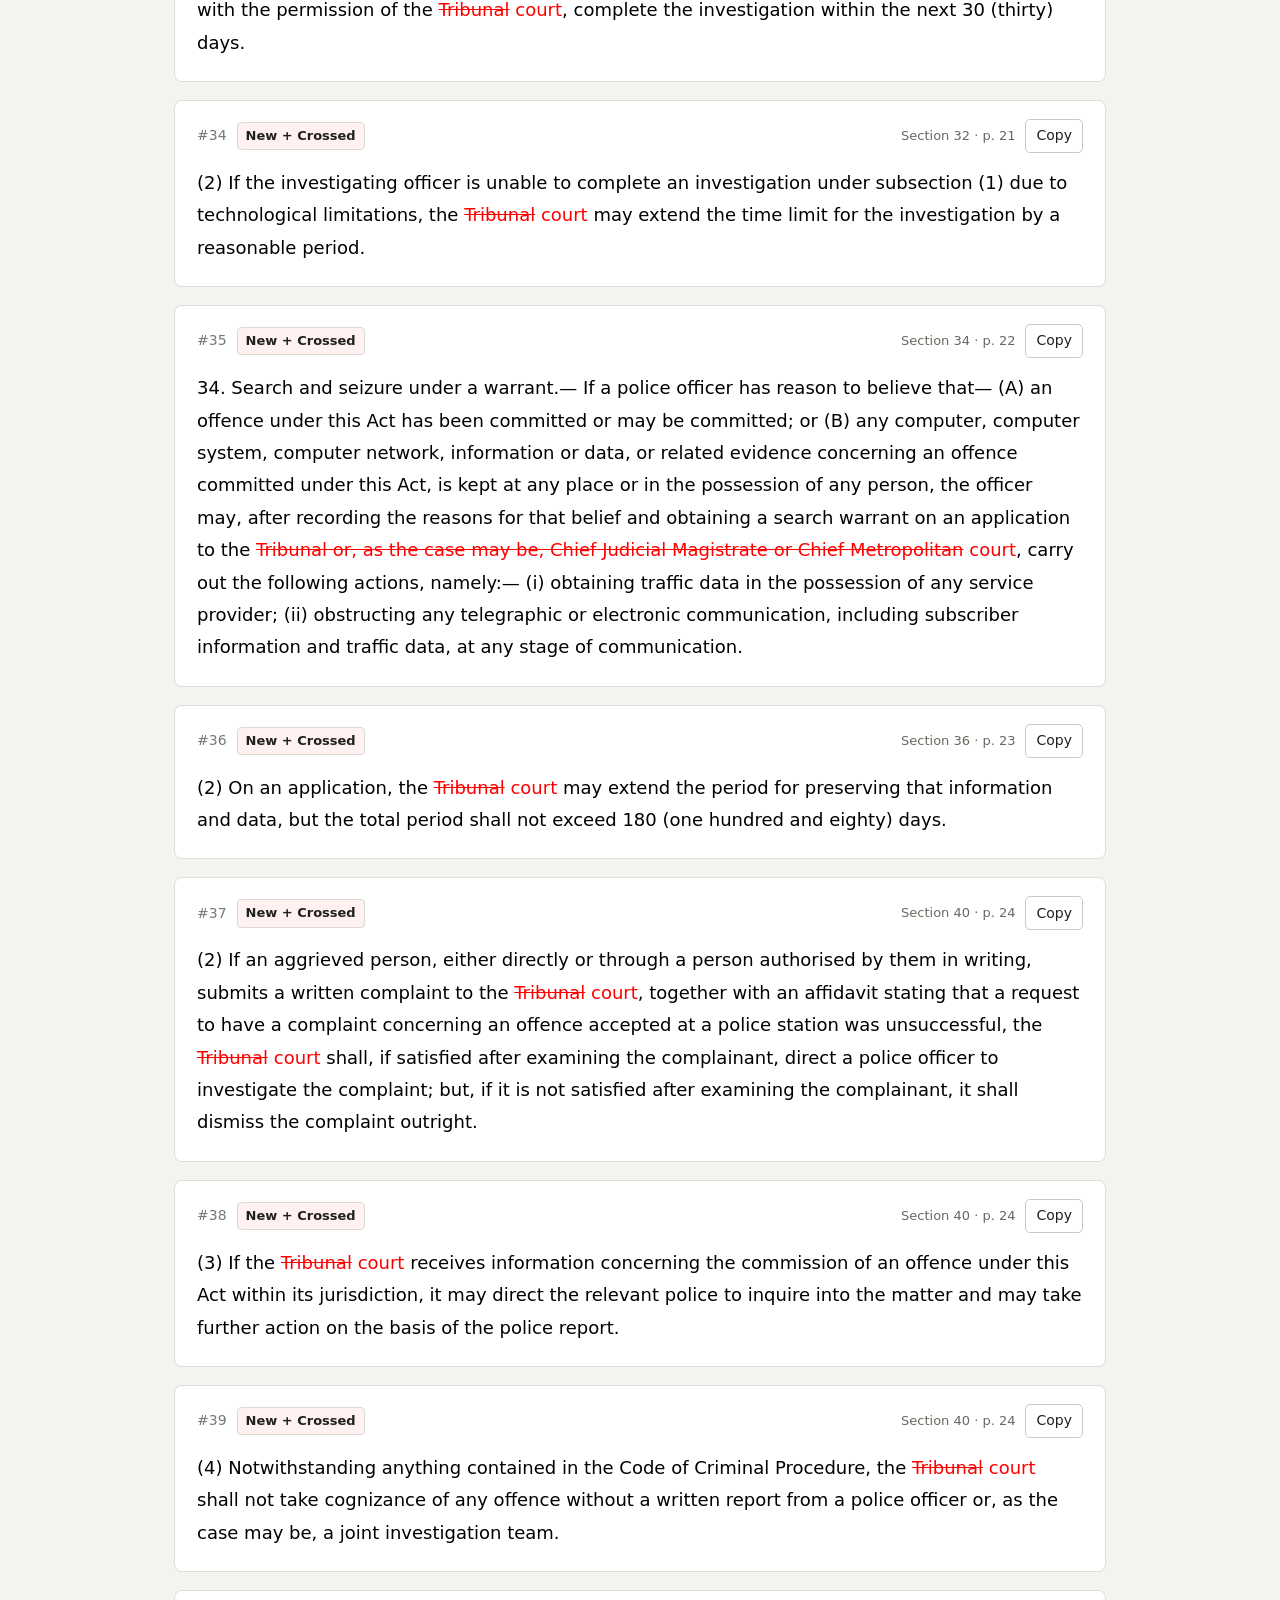
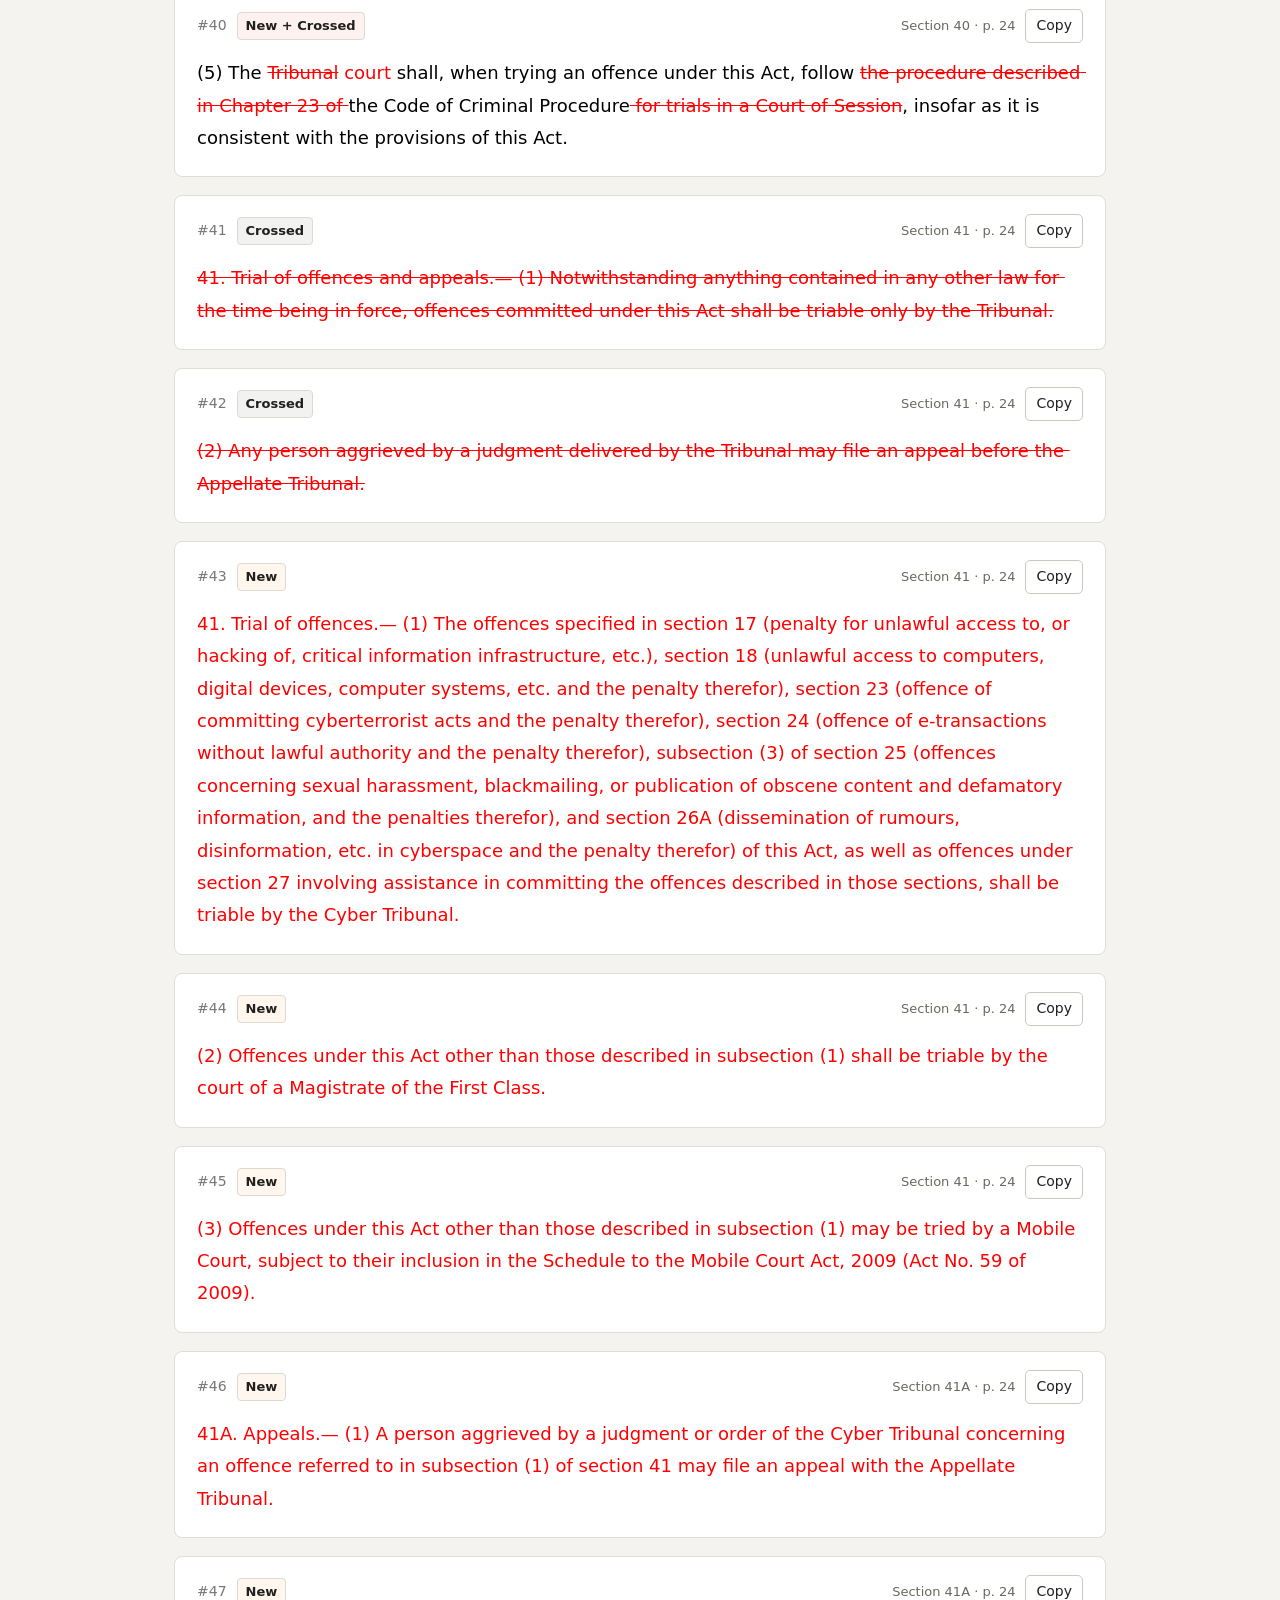
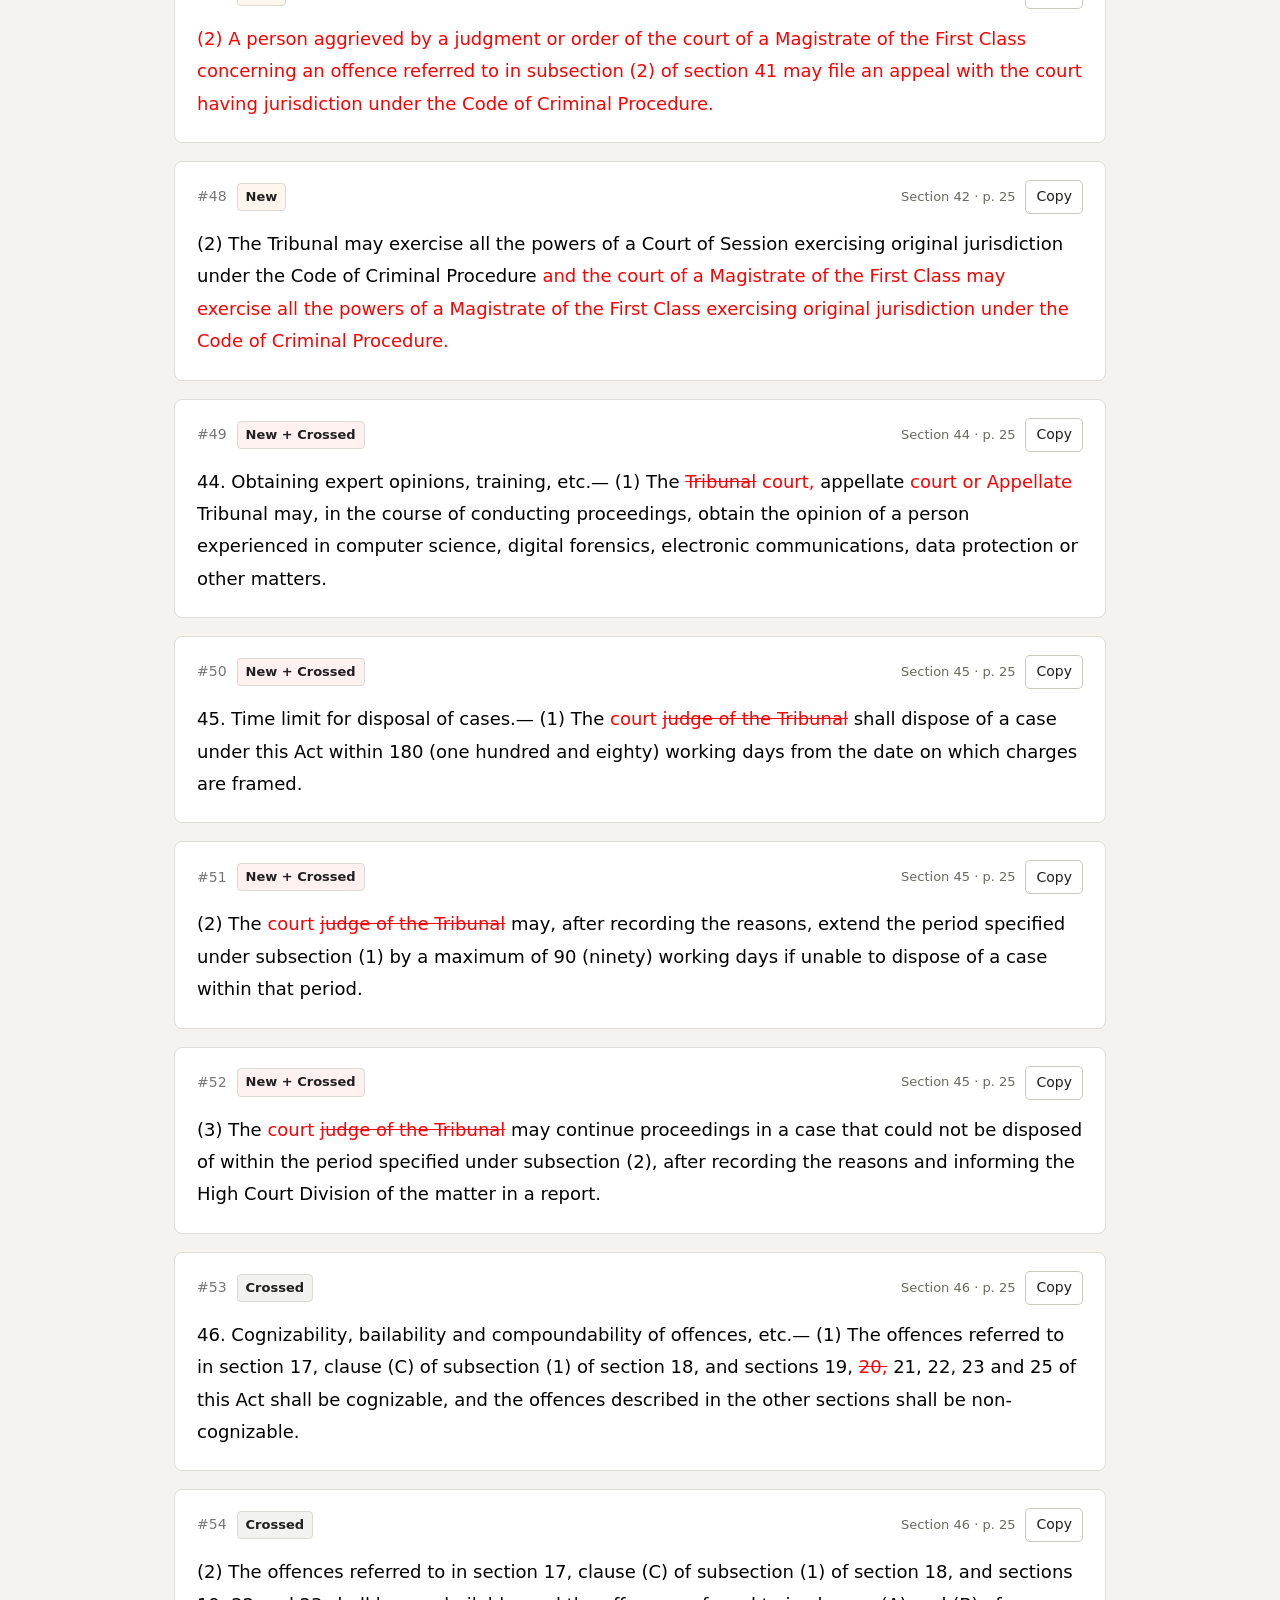
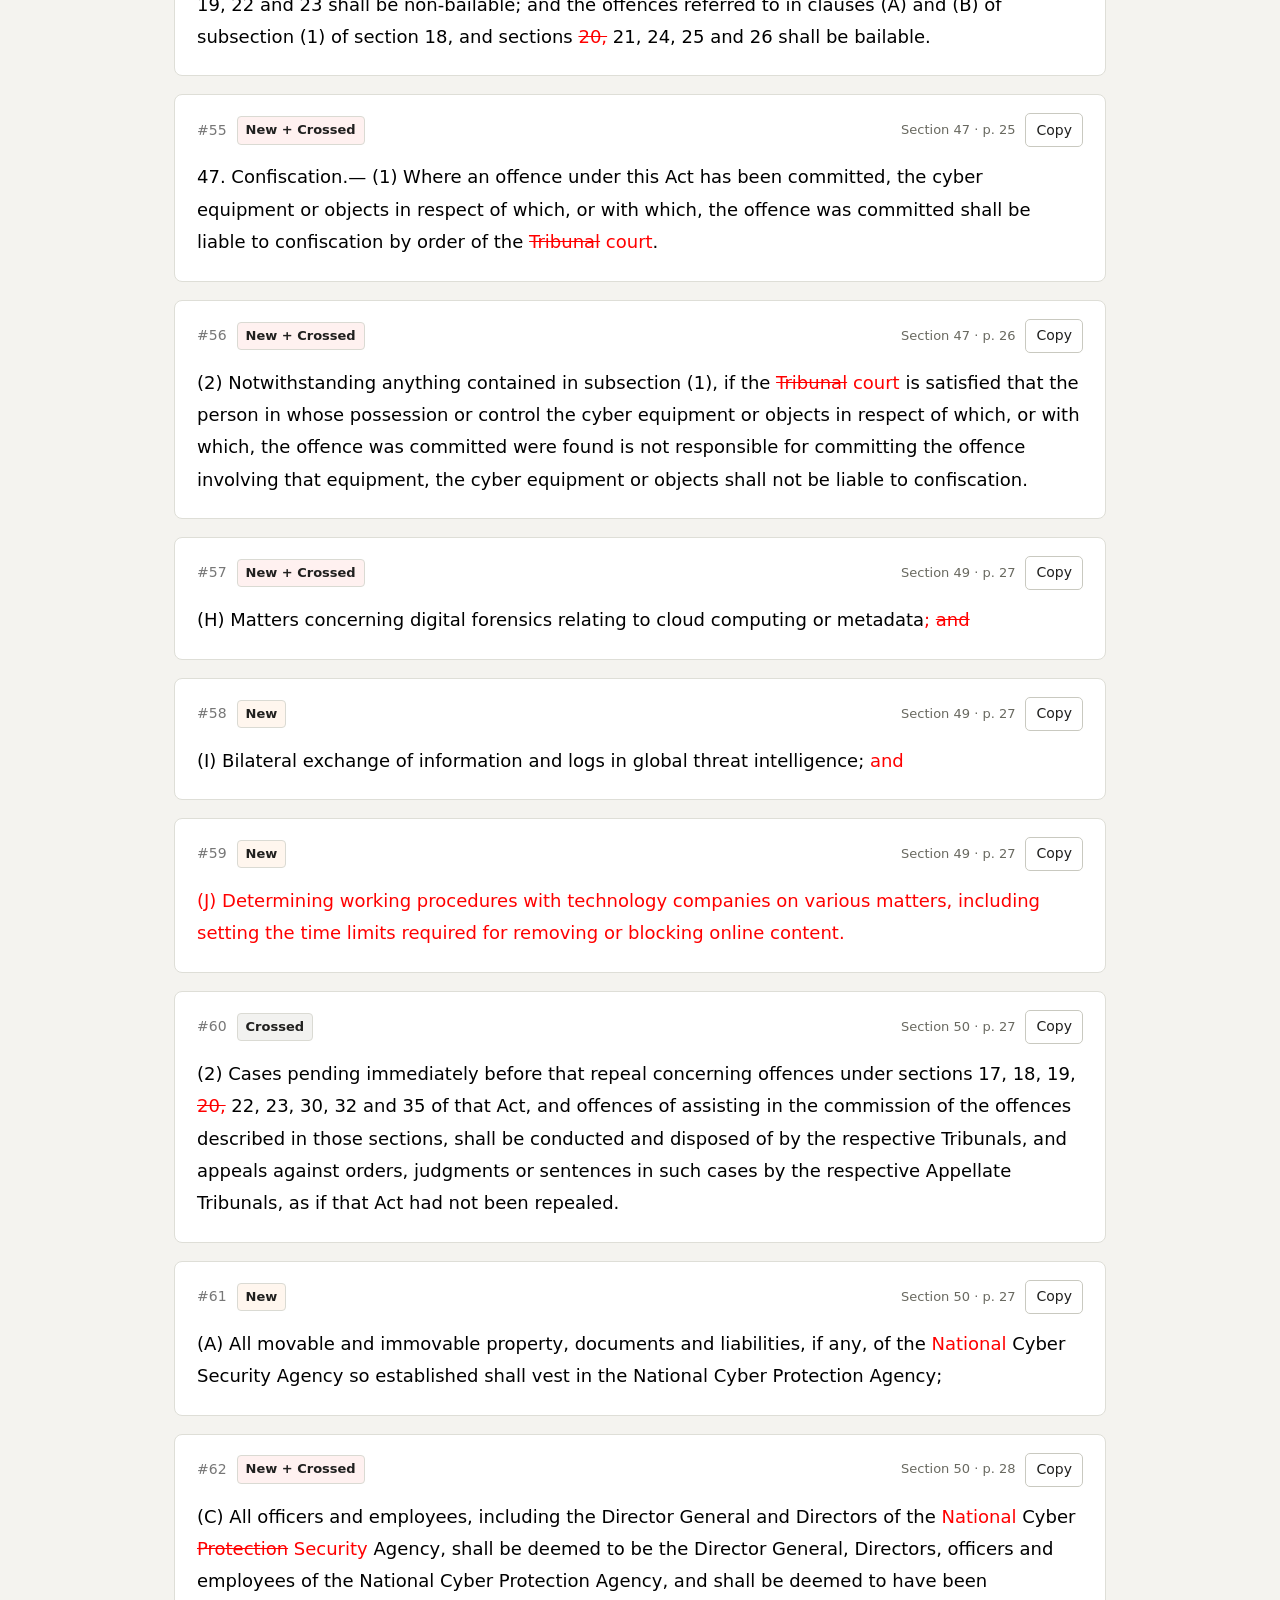
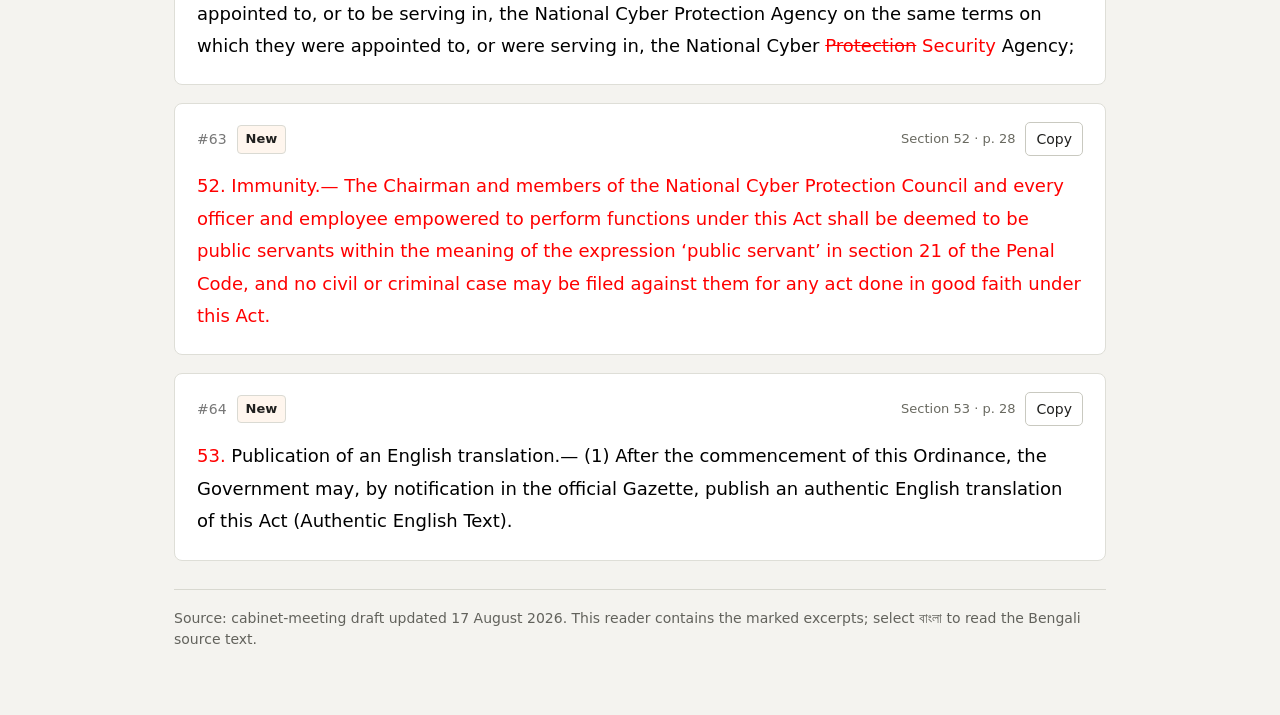
==== commit 21f51d47: "Translate clause labels and section suffixes into English" ====
--- a/cyber-security-act/index.html
+++ b/cyber-security-act/index.html
@@ -58,7 +58,7 @@
   </div>
 </header>
 <p class="intro" data-i18n="intro">Complete sentences and numbered list clauses containing red text. Unchanged words stay black. A sentence containing both new and crossed text appears once.</p>
-<p class="translation-note" data-i18n="translationNote">English translation · Bengali clause labels are retained for source reference.</p>
+<p class="translation-note" data-i18n="translationNote">English translation · Select বাংলা for the original text.</p>
 <div class="legend"><span class="red-word" data-i18n="legendNew">Red = New</span><del class="red-word" data-i18n="legendCrossed">Red crossed = Crossed</del><span data-i18n="legendContext">Black = surrounding context</span></div>
 <nav class="toolbar" aria-label="Filter changes"><button data-filter="all" data-count="64" aria-pressed="true">All (64)</button><button data-filter="new" data-count="32" aria-pressed="false">New (32)</button><button data-filter="crossed" data-count="8" aria-pressed="false">Crossed (8)</button><button data-filter="mixed" data-count="24" aria-pressed="false">New + Crossed (24)</button><button id="copy-visible" data-i18n="copyVisible">Copy visible</button></nav>
 <p class="count"><span id="count-text">Showing 64 of 64 extracts · source order · 16 source pages</span><span id="copy-feedback" role="status" aria-live="polite"></span></p>
@@ -75,7 +75,7 @@
     <div class="card-identity"><a class="index" href="#change-2" aria-label="Extract 2">#2</a><span class="status new">New</span></div>
     <div class="card-actions"><span class="source">Section 2 · p. 1</span><button class="copy-one" data-copy="2" aria-label="Copy extract 2">Copy</button></div>
   </div>
-  <p class="extracted-text" lang="en"><span class="new" data-status="new" style="color:#ff0000" title="New">(ক) ‘Court’ means the court of a Magistrate of the First Class or, where applicable, a Cyber Tribunal constituted under section 68 of the Information and Communication Technology Act, 2006 (Act No. 39 of 2006);</span></p>
+  <p class="extracted-text" lang="en"><span class="new" data-status="new" style="color:#ff0000" title="New">(A) ‘Court’ means the court of a Magistrate of the First Class or, where applicable, a Cyber Tribunal constituted under section 68 of the Information and Communication Technology Act, 2006 (Act No. 39 of 2006);</span></p>
   <p class="extracted-text" lang="bn" hidden><span class="new" data-status="new" style="color:#ff0000" title="নতুন"> (</span><span class="new" data-status="new" style="color:#ff0000;font-weight:700" title="নতুন">ক</span><span class="new" data-status="new" style="color:#ff0000" title="নতুন">) ‘</span><span class="new" data-status="new" style="color:#ff0000;font-weight:700" title="নতুন">আদালত</span><span class="new" data-status="new" style="color:#ff0000" title="নতুন">’ অর্থ প্রথম শ্রেণীর ম্যাজিস্ট্রেট আদালত অথবা, প্রযোজ্য ক্ষেত্রে, তথ্য ও যোগাযোগ প্রযুক্তি আইন, ২০০৬ (২০০৬ সনের ৩৯ নং আইন) এর ধারা ৬৮ এর অধীন গঠিত সাইবার ট্রাইব্যুনাল; </span></p>
 </article>
 <article id="change-3" class="change-card" data-id="3" data-status="mixed" data-source-en="Section 2 · p. 6" data-source-bn="ধারা ২ · পৃষ্ঠা ৬">
@@ -83,7 +83,7 @@
     <div class="card-identity"><a class="index" href="#change-3" aria-label="Extract 3">#3</a><span class="status mixed">New + Crossed</span></div>
     <div class="card-actions"><span class="source">Section 2 · p. 6</span><button class="copy-one" data-copy="3" aria-label="Copy extract 3">Copy</button></div>
   </div>
-  <p class="extracted-text" lang="en"><span class="unchanged" data-status="unchanged" style="color:#000000" title="Unchanged">(শ) ‘Cyberspace’ means the entire physical and virtual world of all interconnected digital devices and digital networks (such as the internet, </span><span class="new" data-status="new" style="color:#ff0000" title="New">websites</span><span class="unchanged" data-status="unchanged" style="color:#000000" title="Unchanged">, telecommunications systems, computer networks, quantum computing, blockchain computing, machine learning and artificial intelligence networks, gaming networks, computer-aided manufacturing, machine vision, cloud computing, the Internet of Things, social media and all other state-of-the-art electronic and optical communications systems in which all types of human and non-human online activities take place, including data creation, data mirroring, access, transmission, storage and management); and digital devices, computers, computer systems, computer data, signalling data, traffic data and data generated by artificial intelligence</span><del class="crossed" data-status="crossed" style="color:#ff0000;text-decoration:line-through" title="Crossed"> also</del><span class="new" data-status="new" style="color:#ff0000" title="New">, etc.,</span><span class="unchanged" data-status="unchanged" style="color:#000000" title="Unchanged"> shall be included within it;</span></p>
+  <p class="extracted-text" lang="en"><span class="unchanged" data-status="unchanged" style="color:#000000" title="Unchanged">(AC) ‘Cyberspace’ means the entire physical and virtual world of all interconnected digital devices and digital networks (such as the internet, </span><span class="new" data-status="new" style="color:#ff0000" title="New">websites</span><span class="unchanged" data-status="unchanged" style="color:#000000" title="Unchanged">, telecommunications systems, computer networks, quantum computing, blockchain computing, machine learning and artificial intelligence networks, gaming networks, computer-aided manufacturing, machine vision, cloud computing, the Internet of Things, social media and all other state-of-the-art electronic and optical communications systems in which all types of human and non-human online activities take place, including data creation, data mirroring, access, transmission, storage and management); and digital devices, computers, computer systems, computer data, signalling data, traffic data and data generated by artificial intelligence</span><del class="crossed" data-status="crossed" style="color:#ff0000;text-decoration:line-through" title="Crossed"> also</del><span class="new" data-status="new" style="color:#ff0000" title="New">, etc.,</span><span class="unchanged" data-status="unchanged" style="color:#000000" title="Unchanged"> shall be included within it;</span></p>
   <p class="extracted-text" lang="bn" hidden><span class="unchanged" data-status="unchanged" style="color:#000000" title="অপরিবর্তিত">(শ) ‘</span><span class="unchanged" data-status="unchanged" style="color:#000000;font-weight:700" title="অপরিবর্তিত">সাইবার</span><span class="unchanged" data-status="unchanged" style="color:#000000" title="অপরিবর্তিত"> </span><span class="unchanged" data-status="unchanged" style="color:#000000;font-weight:700" title="অপরিবর্তিত">স্পেস’</span><span class="unchanged" data-status="unchanged" style="color:#000000" title="অপরিবর্তিত"> অর্থ আন্তঃসংযোগকৃত সকল ডিজিটাল ডিভাইস এবং ডিজিটাল নেটওয়ার্কসমূহের সকল ফিজিক্যাল এবং ভার্চুয়াল জগত বুঝাইবে (যেমন- ইন্টারনেট, </span><span class="new" data-status="new" style="color:#ff0000" title="নতুন">ওয়েবসাইট</span><span class="unchanged" data-status="unchanged" style="color:#000000" title="অপরিবর্তিত">, টেলিযোগাযোগ ব্যবস্থা, কম্পিউটার নেটওয়ার্ক, কোয়ান্টাম কম্পিউটিং, ব্লকচেইন কম্পিউটিং, মেশিন লার্নিং ও কৃত্রিম বুদ্ধিমত্তা নেটওয়ার্ক, গেইমিং নেটওয়ার্ক, কম্পিউটার এইডেড ম্যানুফ্যাকচারিং, মেশিন ভিশন, ক্লাউড কম্পিউটিং, ইন্টারনেট অফ থিংস, সোশ্যাল মিডিয়া এবং অন্যান্য সকল আধুনিকতম ইলেকট্রনিক ও অপটিক্যাল যোগাযোগ ব্যবস্থা যেখানে ডাটা তৈরি, ডাটা মিররিং, অ্যাক্সেস, প্রেরণ, সংরক্ষণ, ব্যবস্থাপনাসহ সকল ধরনের হিউম্যান ও নন-হিউম্যান অনলাইন কর্মকান্ড সংঘটিত হয়) এবং ডিজিটাল ডিভাইস, কম্পিউটার, কম্পিউটার সিস্টেম, কম্পিউটার ডাটা, সিগনালিং ডাটা, ট্রাফিক ডাটা এবং কৃত্রিম বুদ্ধিমত্তা উৎপন্ন ডাটা</span><del class="crossed" data-status="crossed" style="color:#ff0000;text-decoration:line-through" title="কাটা">ও</del><span class="unchanged" data-status="unchanged" style="color:#000000" title="অপরিবর্তিত"> </span><span class="new" data-status="new" style="color:#ff0000" title="নতুন">ইত্যাদি</span><span class="unchanged" data-status="unchanged" style="color:#000000" title="অপরিবর্তিত"> উহার অন্তর্ভুক্ত হইবে; </span></p>
 </article>
 <article id="change-4" class="change-card" data-id="4" data-status="new" data-source-en="Section 8 · p. 9" data-source-bn="ধারা ৮ · পৃষ্ঠা ৯">
@@ -91,7 +91,7 @@
     <div class="card-identity"><a class="index" href="#change-4" aria-label="Extract 4">#4</a><span class="status new">New</span></div>
     <div class="card-actions"><span class="source">Section 8 · p. 9</span><button class="copy-one" data-copy="4" aria-label="Copy extract 4">Copy</button></div>
   </div>
-  <p class="extracted-text" lang="en"><span class="unchanged" data-status="unchanged" style="color:#000000" title="Unchanged">(2) If a law enforcement agency</span><span class="new" data-status="new" style="color:#ff0000" title="New">, the Ministry of Information and Broadcasting or any other agency or force authorised by the Government</span><span class="unchanged" data-status="unchanged" style="color:#000000" title="Unchanged"> has reason to believe, on the basis of an analysis of information and data, that any information, </span><span class="new" data-status="new" style="color:#ff0000" title="New">disinformation or rumour </span><span class="unchanged" data-status="unchanged" style="color:#000000" title="Unchanged">published or disseminated in cyberspace or through a digital or electronic medium </span><span class="new" data-status="new" style="color:#ff0000" title="New">—(ক) </span><span class="unchanged" data-status="unchanged" style="color:#000000" title="Unchanged">undermines the country’s integrity, security, defence or public order, </span><span class="new" data-status="new" style="color:#ff0000" title="New">or poses a risk of undermining them; (খ) </span><span class="unchanged" data-status="unchanged" style="color:#000000" title="Unchanged">incites religious or communal hatred or ethnic violence </span><span class="new" data-status="new" style="color:#ff0000" title="New">or poses a risk of doing so; (গ) </span><span class="unchanged" data-status="unchanged" style="color:#000000" title="Unchanged">provides instructions for disorder or criminal activities; or </span><span class="new" data-status="new" style="color:#ff0000" title="New">(ঘ) is defamatory towards any person or institution, or derogatory towards the State—</span><span class="unchanged" data-status="unchanged" style="color:#000000" title="Unchanged">then the law enforcement agency</span><span class="new" data-status="new" style="color:#ff0000" title="New">, the Ministry of Information and Broadcasting or any other agency or force authorised by the Government</span><span class="unchanged" data-status="unchanged" style="color:#000000" title="Unchanged"> shall take the necessary measures through the Director General to remove or block that information or data or, as applicable, transfer it, and may request the BTRC to act where applicable.</span></p>
+  <p class="extracted-text" lang="en"><span class="unchanged" data-status="unchanged" style="color:#000000" title="Unchanged">(2) If a law enforcement agency</span><span class="new" data-status="new" style="color:#ff0000" title="New">, the Ministry of Information and Broadcasting or any other agency or force authorised by the Government</span><span class="unchanged" data-status="unchanged" style="color:#000000" title="Unchanged"> has reason to believe, on the basis of an analysis of information and data, that any information, </span><span class="new" data-status="new" style="color:#ff0000" title="New">disinformation or rumour </span><span class="unchanged" data-status="unchanged" style="color:#000000" title="Unchanged">published or disseminated in cyberspace or through a digital or electronic medium </span><span class="new" data-status="new" style="color:#ff0000" title="New">—(A) </span><span class="unchanged" data-status="unchanged" style="color:#000000" title="Unchanged">undermines the country’s integrity, security, defence or public order, </span><span class="new" data-status="new" style="color:#ff0000" title="New">or poses a risk of undermining them; (B) </span><span class="unchanged" data-status="unchanged" style="color:#000000" title="Unchanged">incites religious or communal hatred or ethnic violence </span><span class="new" data-status="new" style="color:#ff0000" title="New">or poses a risk of doing so; (C) </span><span class="unchanged" data-status="unchanged" style="color:#000000" title="Unchanged">provides instructions for disorder or criminal activities; or </span><span class="new" data-status="new" style="color:#ff0000" title="New">(D) is defamatory towards any person or institution, or derogatory towards the State—</span><span class="unchanged" data-status="unchanged" style="color:#000000" title="Unchanged">then the law enforcement agency</span><span class="new" data-status="new" style="color:#ff0000" title="New">, the Ministry of Information and Broadcasting or any other agency or force authorised by the Government</span><span class="unchanged" data-status="unchanged" style="color:#000000" title="Unchanged"> shall take the necessary measures through the Director General to remove or block that information or data or, as applicable, transfer it, and may request the BTRC to act where applicable.</span></p>
   <p class="extracted-text" lang="bn" hidden><span class="unchanged" data-status="unchanged" style="color:#000000" title="অপরিবর্তিত">(২) যদি আইনশৃঙ্খলা রক্ষাকারী বাহিনী</span><span class="new" data-status="new" style="color:#ff0000" title="নতুন">,</span><span class="unchanged" data-status="unchanged" style="color:#000000" title="অপরিবর্তিত"> </span><span class="new" data-status="new" style="color:#ff0000" title="নতুন">তথ্য ও সম্প্রচার মন্ত্রণালয়</span><span class="unchanged" data-status="unchanged" style="color:#000000" title="অপরিবর্তিত"> </span><span class="new" data-status="new" style="color:#ff0000" title="নতুন">কিংবা সরকারের নিকট হইতে ক্ষমতাপ্রাপ্ত অন্যান্য সংস্থা বা</span><span class="new" data-status="new" style="color:#ff0000;font-weight:700" title="নতুন"> </span><span class="new" data-status="new" style="color:#ff0000" title="নতুন">বাহিনীর </span><span class="unchanged" data-status="unchanged" style="color:#000000" title="অপরিবর্তিত">নিকট তথ্য উপাত্ত বিশ্লেষণসাপেক্ষে বিশ্বাস করিবার কারণ থাকে যে, সাইবার স্পেস</span><span class="unchanged" data-status="unchanged" style="color:#000000;font-weight:700" title="অপরিবর্তিত"> </span><span class="unchanged" data-status="unchanged" style="color:#000000" title="অপরিবর্তিত">বা ডিজিটাল বা ইলেকট্রনিক মাধ্যমে প্রকাশিত বা প্রচারিত</span><span class="unchanged" data-status="unchanged" style="color:#000000;font-weight:700" title="অপরিবর্তিত"> </span><span class="unchanged" data-status="unchanged" style="color:#000000" title="অপরিবর্তিত">কোনো তথ্য, </span><span class="new" data-status="new" style="color:#ff0000" title="নতুন">অপতথ্য বা গুজব-</span><span class="unchanged" data-status="unchanged" style="color:#000000" title="অপরিবর্তিত"> </span><span class="new" data-status="new" style="color:#ff0000" title="নতুন">(ক) </span><span class="unchanged" data-status="unchanged" style="color:#000000" title="অপরিবর্তিত">দেশের অখণ্ডতা, নিরাপত্তা, প্রতিরক্ষা, জনশৃঙ্খলা ক্ষুণ্ণ করে, </span><span class="new" data-status="new" style="color:#ff0000" title="নতুন">কিংবা ক্ষুণ্ণ করিবার আশংকা থাকে;  (খ) </span><span class="unchanged" data-status="unchanged" style="color:#000000" title="অপরিবর্তিত">ধর্মীয় বা সাম্প্রদায়িক ঘৃণা বা জাতিগত সহিংসতা তৈরিতে উদ্রেগ সৃষ্টি করে </span><span class="new" data-status="new" style="color:#ff0000" title="নতুন">বা করিবার আশংকা থাকে;  (গ) </span><span class="unchanged" data-status="unchanged" style="color:#000000" title="অপরিবর্তিত">বিশৃঙ্খলা বা অপরাধমূলক কর্মকাণ্ডের নির্দেশনা প্রদান করে; বা  </span><span class="new" data-status="new" style="color:#ff0000" title="নতুন">(ঘ) কোন ব্যক্তি বা প্রতিষ্ঠানের জন্য মানহানিকর বা রাষ্ট্রের জন্য অবমাননাকর হয়- </span><span class="unchanged" data-status="unchanged" style="color:#000000" title="অপরিবর্তিত">তাহা হইলে আইন-শৃঙ্খলা রক্ষাকারী বাহিনী</span><span class="new" data-status="new" style="color:#ff0000" title="নতুন">,</span><span class="unchanged" data-status="unchanged" style="color:#000000" title="অপরিবর্তিত"> </span><span class="new" data-status="new" style="color:#ff0000" title="নতুন">তথ্য ও সম্প্রচার মন্ত্রণালয়</span><span class="unchanged" data-status="unchanged" style="color:#000000" title="অপরিবর্তিত"> </span><span class="new" data-status="new" style="color:#ff0000" title="নতুন">কিংবা সরকারের নিকট হইতে ক্ষমতাপ্রাপ্ত অন্যান্য সংস্থা বা বাহিনী</span><span class="unchanged" data-status="unchanged" style="color:#000000;font-weight:700" title="অপরিবর্তিত"> </span><span class="unchanged" data-status="unchanged" style="color:#000000" title="অপরিবর্তিত">উক্ত তথ্য-উপাত্ত অপসারণ বা ব্লক করিবার জন্য বা, ক্ষেত্রমত স্থানান্তর করিবার জন্য মহাপরিচালকের মাধ্যমে প্রয়োজনীয় ব্যবস্থা গ্রহণ করিবে এবং প্রযোজ্য ক্ষেত্রে, বিটিআরসিকে অনুরোধ করিতে পারিবে।</span></p>
 </article>
 <article id="change-5" class="change-card" data-id="5" data-status="crossed" data-source-en="Section 8 · p. 9" data-source-bn="ধারা ৮ · পৃষ্ঠা ৯">
@@ -115,7 +115,7 @@
     <div class="card-identity"><a class="index" href="#change-7" aria-label="Extract 7">#7</a><span class="status new">New</span></div>
     <div class="card-actions"><span class="source">Section 8 · p. 9</span><button class="copy-one" data-copy="7" aria-label="Copy extract 7">Copy</button></div>
   </div>
-  <p class="extracted-text" lang="en"><span class="new" data-status="new" style="color:#ff0000" title="New">Explanation.—For the purposes of this section, ‘aggrieved person’ means any person or institution—(ক) against whom action has been taken under subsections (1), (2) and (3); (খ) the term shall also include the aggrieved person’s legal representative, guardian, family member or any other person with a legitimate interest.</span></p>
+  <p class="extracted-text" lang="en"><span class="new" data-status="new" style="color:#ff0000" title="New">Explanation.—For the purposes of this section, ‘aggrieved person’ means any person or institution—(A) against whom action has been taken under subsections (1), (2) and (3); (B) the term shall also include the aggrieved person’s legal representative, guardian, family member or any other person with a legitimate interest.</span></p>
   <p class="extracted-text" lang="bn" hidden><span class="new" data-status="new" style="color:#ff0000" title="নতুন">ব্যাখ্যা।— এই ধারার অধীন “সংক্ষুব্ধ ব্যক্তি” অর্থ এমন কোনো ব্যক্তি বা প্রতিষ্ঠান— (ক) যাহার বিরুদ্ধে উপধারা (১), (২) ও (৩) এর অধীন ব্যবস্থা গ্রহণ করা হইয়াছে; (খ) উক্ত অর্থে সংক্ষুব্ধ ব্যক্তির আইনগত প্রতিনিধি, অভিভাবক, পরিবারের সদস্য বা অন্য কোনো বৈধ স্বার্থ-সংশ্লিষ্ট ব্যক্তিও অন্তর্ভূক্ত হইবেন।</span></p>
 </article>
 <article id="change-8" class="change-card" data-id="8" data-status="crossed" data-source-en="Section 12 · p. 13" data-source-bn="ধারা ১২ · পৃষ্ঠা ১৩">
@@ -123,7 +123,7 @@
     <div class="card-identity"><a class="index" href="#change-8" aria-label="Extract 8">#8</a><span class="status crossed">Crossed</span></div>
     <div class="card-actions"><span class="source">Section 12 · p. 13</span><button class="copy-one" data-copy="8" aria-label="Copy extract 8">Copy</button></div>
   </div>
-  <p class="extracted-text" lang="en"><span class="unchanged" data-status="unchanged" style="color:#000000" title="Unchanged">(খ) Minister, </span><del class="crossed" data-status="crossed" style="color:#ff0000;text-decoration:line-through" title="Crossed">State Minister and Deputy Minister,</del><span class="unchanged" data-status="unchanged" style="color:#000000" title="Unchanged"> Ministry of Posts, Telecommunications and Information Technology;</span></p>
+  <p class="extracted-text" lang="en"><span class="unchanged" data-status="unchanged" style="color:#000000" title="Unchanged">(B) Minister, </span><del class="crossed" data-status="crossed" style="color:#ff0000;text-decoration:line-through" title="Crossed">State Minister and Deputy Minister,</del><span class="unchanged" data-status="unchanged" style="color:#000000" title="Unchanged"> Ministry of Posts, Telecommunications and Information Technology;</span></p>
   <p class="extracted-text" lang="bn" hidden><span class="unchanged" data-status="unchanged" style="color:#000000" title="অপরিবর্তিত">(খ) মন্ত্রী, </span><del class="crossed" data-status="crossed" style="color:#ff0000;text-decoration:line-through" title="কাটা">প্রতিমন্ত্রী ও উপমন্ত্রী,</del><span class="unchanged" data-status="unchanged" style="color:#000000" title="অপরিবর্তিত"> ডাক, টেলিযোগাযোগ ও তথ্যপ্রযুক্তি মন্ত্রণালয়; </span></p>
 </article>
 <article id="change-9" class="change-card" data-id="9" data-status="new" data-source-en="Section 12 · p. 13" data-source-bn="ধারা ১২ · পৃষ্ঠা ১৩">
@@ -131,7 +131,7 @@
     <div class="card-identity"><a class="index" href="#change-9" aria-label="Extract 9">#9</a><span class="status new">New</span></div>
     <div class="card-actions"><span class="source">Section 12 · p. 13</span><button class="copy-one" data-copy="9" aria-label="Copy extract 9">Copy</button></div>
   </div>
-  <p class="extracted-text" lang="en"><span class="new" data-status="new" style="color:#ff0000" title="New">(গ) Minister, Ministry of Home Affairs;</span></p>
+  <p class="extracted-text" lang="en"><span class="new" data-status="new" style="color:#ff0000" title="New">(C) Minister, Ministry of Home Affairs;</span></p>
   <p class="extracted-text" lang="bn" hidden><span class="new" data-status="new" style="color:#ff0000" title="নতুন">(গ) মন্ত্রী, স্বরাষ্ট্র মন্ত্রণালয়; </span></p>
 </article>
 <article id="change-10" class="change-card" data-id="10" data-status="new" data-source-en="Section 12 · p. 13" data-source-bn="ধারা ১২ · পৃষ্ঠা ১৩">
@@ -139,7 +139,7 @@
     <div class="card-identity"><a class="index" href="#change-10" aria-label="Extract 10">#10</a><span class="status new">New</span></div>
     <div class="card-actions"><span class="source">Section 12 · p. 13</span><button class="copy-one" data-copy="10" aria-label="Copy extract 10">Copy</button></div>
   </div>
-  <p class="extracted-text" lang="en"><span class="new" data-status="new" style="color:#ff0000" title="New">(ঘ) Minister, Ministry of Foreign Affairs;</span></p>
+  <p class="extracted-text" lang="en"><span class="new" data-status="new" style="color:#ff0000" title="New">(D) Minister, Ministry of Foreign Affairs;</span></p>
   <p class="extracted-text" lang="bn" hidden><span class="new" data-status="new" style="color:#ff0000" title="নতুন">(ঘ) মন্ত্রী, পররাষ্ট্র মন্ত্রণালয়; </span></p>
 </article>
 <article id="change-11" class="change-card" data-id="11" data-status="new" data-source-en="Section 12 · p. 13" data-source-bn="ধারা ১২ · পৃষ্ঠা ১৩">
@@ -147,7 +147,7 @@
     <div class="card-identity"><a class="index" href="#change-11" aria-label="Extract 11">#11</a><span class="status new">New</span></div>
     <div class="card-actions"><span class="source">Section 12 · p. 13</span><button class="copy-one" data-copy="11" aria-label="Copy extract 11">Copy</button></div>
   </div>
-  <p class="extracted-text" lang="en"><span class="new" data-status="new" style="color:#ff0000" title="New">(চ) Minister, Ministry of Information and Broadcasting;</span></p>
+  <p class="extracted-text" lang="en"><span class="new" data-status="new" style="color:#ff0000" title="New">(F) Minister, Ministry of Information and Broadcasting;</span></p>
   <p class="extracted-text" lang="bn" hidden><span class="new" data-status="new" style="color:#ff0000" title="নতুন">(চ) মন্ত্রী, তথ্য ও সম্প্রচার মন্ত্রণালয়; </span></p>
 </article>
 <article id="change-12" class="change-card" data-id="12" data-status="new" data-source-en="Section 12 · p. 13" data-source-bn="ধারা ১২ · পৃষ্ঠা ১৩">
@@ -155,7 +155,7 @@
     <div class="card-identity"><a class="index" href="#change-12" aria-label="Extract 12">#12</a><span class="status new">New</span></div>
     <div class="card-actions"><span class="source">Section 12 · p. 13</span><button class="copy-one" data-copy="12" aria-label="Copy extract 12">Copy</button></div>
   </div>
-  <p class="extracted-text" lang="en"><span class="new" data-status="new" style="color:#ff0000" title="New">(ছ) Cabinet Secretary, Cabinet Division;</span></p>
+  <p class="extracted-text" lang="en"><span class="new" data-status="new" style="color:#ff0000" title="New">(G) Cabinet Secretary, Cabinet Division;</span></p>
   <p class="extracted-text" lang="bn" hidden><span class="new" data-status="new" style="color:#ff0000" title="নতুন">(ছ) মন্ত্রিপরিষদ সচিব, মন্ত্রিপরিষদ বিভাগ; </span></p>
 </article>
 <article id="change-13" class="change-card" data-id="13" data-status="new" data-source-en="Section 12 · p. 13" data-source-bn="ধারা ১২ · পৃষ্ঠা ১৩">
@@ -163,7 +163,7 @@
     <div class="card-identity"><a class="index" href="#change-13" aria-label="Extract 13">#13</a><span class="status new">New</span></div>
     <div class="card-actions"><span class="source">Section 12 · p. 13</span><button class="copy-one" data-copy="13" aria-label="Copy extract 13">Copy</button></div>
   </div>
-  <p class="extracted-text" lang="en"><span class="new" data-status="new" style="color:#ff0000" title="New">(ণ) Secretary, Ministry of Information and Broadcasting;</span></p>
+  <p class="extracted-text" lang="en"><span class="new" data-status="new" style="color:#ff0000" title="New">(O) Secretary, Ministry of Information and Broadcasting;</span></p>
   <p class="extracted-text" lang="bn" hidden><span class="new" data-status="new" style="color:#ff0000" title="নতুন">(ণ) সচিব, তথ্য ও সম্প্রচার মন্ত্রণালয়; </span></p>
 </article>
 <article id="change-14" class="change-card" data-id="14" data-status="crossed" data-source-en="Section 12 · p. 13" data-source-bn="ধারা ১২ · পৃষ্ঠা ১৩">
@@ -171,7 +171,7 @@
     <div class="card-identity"><a class="index" href="#change-14" aria-label="Extract 14">#14</a><span class="status crossed">Crossed</span></div>
     <div class="card-actions"><span class="source">Section 12 · p. 13</span><button class="copy-one" data-copy="14" aria-label="Copy extract 14">Copy</button></div>
   </div>
-  <p class="extracted-text" lang="en"><del class="crossed" data-status="crossed" style="color:#ff0000;text-decoration:line-through" title="Crossed">(ন) Chairperson, National Human Rights Commission;</del></p>
+  <p class="extracted-text" lang="en"><del class="crossed" data-status="crossed" style="color:#ff0000;text-decoration:line-through" title="Crossed">(T) Chairperson, National Human Rights Commission;</del></p>
   <p class="extracted-text" lang="bn" hidden><del class="crossed" data-status="crossed" style="color:#ff0000;text-decoration:line-through" title="কাটা">(ন) চেয়ারম্যান, জাতীয় মানবাধিকার কমিশন;</del><span class="new" data-status="new" style="color:#ff0000" title="নতুন"> </span></p>
 </article>
 <article id="change-15" class="change-card" data-id="15" data-status="mixed" data-source-en="Section 14 · p. 14" data-source-bn="ধারা ১৪ · পৃষ্ঠা ১৪">
@@ -246,34 +246,34 @@
   <p class="extracted-text" lang="en"><span class="new" data-status="new" style="color:#ff0000" title="New">Explanation 4.— ‘Bullying’ means any intentional, planned and repeated behaviour or act by a person or group towards another person or group, using their actual or perceived power, influence or dominance, which may be carried out or expressed through physical, verbal, social, digital or any other means, and which causes that person or group to suffer physical or psychological harm or distress, to be intimidated, or to experience social exclusion, isolation or loneliness.</span></p>
   <p class="extracted-text" lang="bn" hidden><span class="new" data-status="new" style="color:#ff0000;font-weight:700" title="নতুন">ব্যাখ্যা ৪। </span><span class="new" data-status="new" style="color:#ff0000" title="নতুন">‘বুলিং’ অর্থ কোনো ব্যক্তি বা গোষ্ঠী কর্তৃক, তাহার প্রকৃত বা অনুমিত ক্ষমতা, প্রভাব বা প্রাধান্য ব্যবহার করিয়া, অন্য কোনো ব্যক্তি বা গোষ্ঠীর প্রতি সংঘটিত কোনো ইচ্ছাকৃত, পরিকল্পিত ও পুনরাবৃত্তিমূলক আচরণ বা কার্য, যাহা শারীরিক, মৌখিক, সামাজিক, ডিজিটাল বা অন্য কোনো মাধ্যমে সংঘটিত বা প্রকাশিত হইতে পারে এবং যাহার ফলে উক্ত ব্যক্তি বা গোষ্ঠী শারীরিক বা মানসিক ক্ষতি বা পীড়ার শিকার হয়, ভীতসন্ত্রস্ত হয়, অথবা সামাজিক বর্জন, বিচ্ছিন্নতা বা একাকীত্বের পরিস্থিতির সৃষ্টি হয়।</span></p>
 </article>
-<article id="change-24" class="change-card" data-id="24" data-status="new" data-source-en="Section 26ক · p. 20" data-source-bn="ধারা ২৬ক · পৃষ্ঠা ২০">
+<article id="change-24" class="change-card" data-id="24" data-status="new" data-source-en="Section 26A · p. 20" data-source-bn="ধারা ২৬ক · পৃষ্ঠা ২০">
   <div class="card-header">
     <div class="card-identity"><a class="index" href="#change-24" aria-label="Extract 24">#24</a><span class="status new">New</span></div>
-    <div class="card-actions"><span class="source">Section 26ক · p. 20</span><button class="copy-one" data-copy="24" aria-label="Copy extract 24">Copy</button></div>
-  </div>
-  <p class="extracted-text" lang="en"><span class="new" data-status="new" style="color:#ff0000" title="New">26ক. Dissemination of rumours, disinformation, etc. in cyberspace and the penalty therefor.— (1) If any person publishes or disseminates rumours and disinformation in cyberspace, that person’s conduct shall constitute an offence.</span></p>
+    <div class="card-actions"><span class="source">Section 26A · p. 20</span><button class="copy-one" data-copy="24" aria-label="Copy extract 24">Copy</button></div>
+  </div>
+  <p class="extracted-text" lang="en"><span class="new" data-status="new" style="color:#ff0000" title="New">26A. Dissemination of rumours, disinformation, etc. in cyberspace and the penalty therefor.— (1) If any person publishes or disseminates rumours and disinformation in cyberspace, that person’s conduct shall constitute an offence.</span></p>
   <p class="extracted-text" lang="bn" hidden><span class="new" data-status="new" style="color:#ff0000;font-weight:700" title="নতুন">২৬ক। সাইবার স্পেসে গুজব, অপতথ্য ইত্যাদি প্রচার ও উহার দণ্ড।-</span><span class="new" data-status="new" style="color:#ff0000" title="নতুন"> (১) যদি কোন ব্যক্তি সাইবার স্পেসে গুজব ও অপতথ্য প্রকাশ বা প্রচার করেন, তাহা হইলে উক্ত ব্যক্তির অনুরূপ কার্য হইবে একটি অপরাধ।</span></p>
 </article>
-<article id="change-25" class="change-card" data-id="25" data-status="new" data-source-en="Section 26ক · p. 20" data-source-bn="ধারা ২৬ক · পৃষ্ঠা ২০">
+<article id="change-25" class="change-card" data-id="25" data-status="new" data-source-en="Section 26A · p. 20" data-source-bn="ধারা ২৬ক · পৃষ্ঠা ২০">
   <div class="card-header">
     <div class="card-identity"><a class="index" href="#change-25" aria-label="Extract 25">#25</a><span class="status new">New</span></div>
-    <div class="card-actions"><span class="source">Section 26ক · p. 20</span><button class="copy-one" data-copy="25" aria-label="Copy extract 25">Copy</button></div>
+    <div class="card-actions"><span class="source">Section 26A · p. 20</span><button class="copy-one" data-copy="25" aria-label="Copy extract 25">Copy</button></div>
   </div>
   <p class="extracted-text" lang="en"><span class="new" data-status="new" style="color:#ff0000" title="New">(2) If any person commits an offence under subsection (1), that person shall be punishable with imprisonment for a term not exceeding 10 (ten) years, or a fine not exceeding 40 (forty) lakh taka, or both.</span></p>
   <p class="extracted-text" lang="bn" hidden><span class="new" data-status="new" style="color:#ff0000" title="নতুন">(২) যদি কোন ব্যাক্তি উপ-ধারা (১) এর অধীন কোন অপরাধ সংঘটন করেন, তাহা হইলে তিনি অনধিক ১০ (দশ) বৎসর কারাদণ্ড বা অনধিক ৪০ (চল্লিশ) লক্ষ টাকা অর্থদণ্ড বা উভয় দণ্ডে দণ্ডিত হইবেন।</span></p>
 </article>
-<article id="change-26" class="change-card" data-id="26" data-status="new" data-source-en="Section 26ক · p. 20" data-source-bn="ধারা ২৬ক · পৃষ্ঠা ২০">
+<article id="change-26" class="change-card" data-id="26" data-status="new" data-source-en="Section 26A · p. 20" data-source-bn="ধারা ২৬ক · পৃষ্ঠা ২০">
   <div class="card-header">
     <div class="card-identity"><a class="index" href="#change-26" aria-label="Extract 26">#26</a><span class="status new">New</span></div>
-    <div class="card-actions"><span class="source">Section 26ক · p. 20</span><button class="copy-one" data-copy="26" aria-label="Copy extract 26">Copy</button></div>
+    <div class="card-actions"><span class="source">Section 26A · p. 20</span><button class="copy-one" data-copy="26" aria-label="Copy extract 26">Copy</button></div>
   </div>
   <p class="extracted-text" lang="en"><span class="new" data-status="new" style="color:#ff0000" title="New">Explanation 1.— For the purposes of this section, ‘rumour’ means any unsubstantiated or unverified information, news or claim that causes, or may cause, public confusion, panic, agitation or social unrest.</span></p>
   <p class="extracted-text" lang="bn" hidden><span class="new" data-status="new" style="color:#ff0000;font-weight:700" title="নতুন">ব্যাখ্যা ১।</span><span class="new" data-status="new" style="color:#ff0000" title="নতুন">— এই ধারার উদ্দেশ্য পূরণকল্পে, ‘গুজব’ অর্থ এমন কোনো অসমর্থিত বা অযাচাইকৃত তথ্য, সংবাদ বা দাবি, যা জনমনে বিভ্রান্তি, আতঙ্ক, উত্তেজনা বা সামাজিক অস্থিরতা সৃষ্টি করে বা করিবার সম্ভাবনা রাখে।</span></p>
 </article>
-<article id="change-27" class="change-card" data-id="27" data-status="new" data-source-en="Section 26ক · p. 20" data-source-bn="ধারা ২৬ক · পৃষ্ঠা ২০">
+<article id="change-27" class="change-card" data-id="27" data-status="new" data-source-en="Section 26A · p. 20" data-source-bn="ধারা ২৬ক · পৃষ্ঠা ২০">
   <div class="card-header">
     <div class="card-identity"><a class="index" href="#change-27" aria-label="Extract 27">#27</a><span class="status new">New</span></div>
-    <div class="card-actions"><span class="source">Section 26ক · p. 20</span><button class="copy-one" data-copy="27" aria-label="Copy extract 27">Copy</button></div>
+    <div class="card-actions"><span class="source">Section 26A · p. 20</span><button class="copy-one" data-copy="27" aria-label="Copy extract 27">Copy</button></div>
   </div>
   <p class="extracted-text" lang="en"><span class="new" data-status="new" style="color:#ff0000" title="New">Explanation 2.— For the purposes of this section, ‘disinformation’ means any false, distorted or misleading information that is intentionally created, published or disseminated for the purpose of misleading, deceiving or harming a person, the public, an institution or the State.</span></p>
   <p class="extracted-text" lang="bn" hidden><span class="new" data-status="new" style="color:#ff0000;font-weight:700" title="নতুন">ব্যাখ্যা ২।</span><span class="new" data-status="new" style="color:#ff0000" title="নতুন">— এই ধারার উদ্দেশ্য পূরণকল্পে, ‘অপতথ্য’ অর্থ এমন কোনো মিথ্যা, বিকৃত বা বিভ্রান্তিকর তথ্য, যা ব্যক্তি, জনসাধারণ, প্রতিষ্ঠান বা রাষ্ট্রকে বিভ্রান্ত, প্রতারিত বা ক্ষতিগ্রস্ত করার উদ্দেশ্যে ইচ্ছাকৃতভাবে তৈরি, প্রকাশ বা প্রচার করা হয়।</span></p>
@@ -299,7 +299,7 @@
     <div class="card-identity"><a class="index" href="#change-30" aria-label="Extract 30">#30</a><span class="status new">New</span></div>
     <div class="card-actions"><span class="source">Section 29 · p. 21</span><button class="copy-one" data-copy="30" aria-label="Copy extract 30">Copy</button></div>
   </div>
-  <p class="extracted-text" lang="en"><span class="new" data-status="new" style="color:#ff0000" title="New">(ক) ‘Company’ means a company formed and registered under the Companies Act, 1994 (Act No. XVIII of 1994); and, for the purposes of this Act, any commercial establishment, partnership business, society, association, trust, statutory body or other institution having legal personality shall also be deemed a ‘company’.</span></p>
+  <p class="extracted-text" lang="en"><span class="new" data-status="new" style="color:#ff0000" title="New">(A) ‘Company’ means a company formed and registered under the Companies Act, 1994 (Act No. XVIII of 1994); and, for the purposes of this Act, any commercial establishment, partnership business, society, association, trust, statutory body or other institution having legal personality shall also be deemed a ‘company’.</span></p>
   <p class="extracted-text" lang="bn" hidden><span class="new" data-status="new" style="color:#ff0000" title="নতুন">(ক) ‘কোম্পানি’ অর্থ Companies Act, 1994 (Act No. XVIII of 1994)-এর অধীন গঠিত ও নিবন্ধিত কোনো কোম্পানি; এবং এই আইনের উদ্দেশ্য পূরণকল্পে, কোনো বাণিজ্যিক প্রতিষ্ঠান বা অংশীদারি কারবার বা সমিতি বা সংঘ বা ট্রাস্ট বা সংবিধিবদ্ধ সংস্থা বা অন্য কোনো আইনগত ব্যক্তিসত্তাসম্পন্ন প্রতিষ্ঠানও ‘কোম্পানি’ হিসাবে গণ্য হইবে।</span></p>
 </article>
 <article id="change-31" class="change-card" data-id="31" data-status="mixed" data-source-en="Section 30 · p. 21" data-source-bn="ধারা ৩০ · পৃষ্ঠা ২১">
@@ -323,7 +323,7 @@
     <div class="card-identity"><a class="index" href="#change-33" aria-label="Extract 33">#33</a><span class="status mixed">New + Crossed</span></div>
     <div class="card-actions"><span class="source">Section 32 · p. 21</span><button class="copy-one" data-copy="33" aria-label="Copy extract 33">Copy</button></div>
   </div>
-  <p class="extracted-text" lang="en"><span class="unchanged" data-status="unchanged" style="color:#000000" title="Unchanged">(গ) If the officer fails to complete an investigation within the time prescribed under clause (খ), the officer shall record the reasons and inform the </span><del class="crossed" data-status="crossed" style="color:#ff0000;text-decoration:line-through" title="Crossed">Tribunal</del><span class="unchanged" data-status="unchanged" style="color:#000000" title="Unchanged"> </span><span class="new" data-status="new" style="color:#ff0000" title="New">court</span><span class="unchanged" data-status="unchanged" style="color:#000000" title="Unchanged"> of the matter in a report and, with the permission of the </span><del class="crossed" data-status="crossed" style="color:#ff0000;text-decoration:line-through" title="Crossed">Tribunal</del><span class="unchanged" data-status="unchanged" style="color:#000000" title="Unchanged"> </span><span class="new" data-status="new" style="color:#ff0000" title="New">court</span><span class="unchanged" data-status="unchanged" style="color:#000000" title="Unchanged">, complete the investigation within the next 30 (thirty) days.</span></p>
+  <p class="extracted-text" lang="en"><span class="unchanged" data-status="unchanged" style="color:#000000" title="Unchanged">(C) If the officer fails to complete an investigation within the time prescribed under clause (B), the officer shall record the reasons and inform the </span><del class="crossed" data-status="crossed" style="color:#ff0000;text-decoration:line-through" title="Crossed">Tribunal</del><span class="unchanged" data-status="unchanged" style="color:#000000" title="Unchanged"> </span><span class="new" data-status="new" style="color:#ff0000" title="New">court</span><span class="unchanged" data-status="unchanged" style="color:#000000" title="Unchanged"> of the matter in a report and, with the permission of the </span><del class="crossed" data-status="crossed" style="color:#ff0000;text-decoration:line-through" title="Crossed">Tribunal</del><span class="unchanged" data-status="unchanged" style="color:#000000" title="Unchanged"> </span><span class="new" data-status="new" style="color:#ff0000" title="New">court</span><span class="unchanged" data-status="unchanged" style="color:#000000" title="Unchanged">, complete the investigation within the next 30 (thirty) days.</span></p>
   <p class="extracted-text" lang="bn" hidden><span class="unchanged" data-status="unchanged" style="color:#000000" title="অপরিবর্তিত">(গ) দফা (খ) এর অধীন নির্ধারিত সময়ের মধ্যে কোনো তদন্ত কার্য সম্পন্ন করিতে ব্যর্থ হইলে তিনি উহার কারণ লিপিবদ্ধ করিয়া বিষয়টি প্রতিবেদন আকারে </span><del class="crossed" data-status="crossed" style="color:#ff0000;text-decoration:line-through" title="কাটা">ট্রাইব্যুনালকে</del><span class="unchanged" data-status="unchanged" style="color:#000000" title="অপরিবর্তিত"> </span><span class="new" data-status="new" style="color:#ff0000" title="নতুন">আদালতকে</span><span class="unchanged" data-status="unchanged" style="color:#000000" title="অপরিবর্তিত"> অবহিত করিবেন এবং</span><del class="crossed" data-status="crossed" style="color:#ff0000;text-decoration:line-through" title="কাটা"> ট্রাইব্যুনালের</del><span class="unchanged" data-status="unchanged" style="color:#000000" title="অপরিবর্তিত"> </span><span class="new" data-status="new" style="color:#ff0000" title="নতুন">আদালতের</span><span class="unchanged" data-status="unchanged" style="color:#000000" title="অপরিবর্তিত"> </span><span class="unchanged" data-status="unchanged" style="color:#000000" title="অপরিবর্তিত">অনুমতিক্রমে, পরবর্তী ৩০ (ত্রিশ) দিনের মধ্যে তদন্ত কার্যক্রম সম্পন্ন করিবেন।</span></p>
 </article>
 <article id="change-34" class="change-card" data-id="34" data-status="mixed" data-source-en="Section 32 · p. 21" data-source-bn="ধারা ৩২ · পৃষ্ঠা ২১">
@@ -339,7 +339,7 @@
     <div class="card-identity"><a class="index" href="#change-35" aria-label="Extract 35">#35</a><span class="status mixed">New + Crossed</span></div>
     <div class="card-actions"><span class="source">Section 34 · p. 22</span><button class="copy-one" data-copy="35" aria-label="Copy extract 35">Copy</button></div>
   </div>
-  <p class="extracted-text" lang="en"><span class="unchanged" data-status="unchanged" style="color:#000000" title="Unchanged">34. Search and seizure under a warrant.— If a police officer has reason to believe that— (ক) an offence under this Act has been committed or may be committed; or (খ) any computer, computer system, computer network, information or data, or related evidence concerning an offence committed under this Act, is kept at any place or in the possession of any person, the officer may, after recording the reasons for that belief and obtaining a search warrant on an application to the </span><del class="crossed" data-status="crossed" style="color:#ff0000;text-decoration:line-through" title="Crossed">Tribunal or, as the case may be, Chief Judicial Magistrate or Chief Metropolitan</del><span class="unchanged" data-status="unchanged" style="color:#000000" title="Unchanged"> </span><span class="new" data-status="new" style="color:#ff0000" title="New">court</span><span class="unchanged" data-status="unchanged" style="color:#000000" title="Unchanged">, carry out the following actions, namely:— (অ) obtaining traffic data in the possession of any service provider; (আ) obstructing any telegraphic or electronic communication, including subscriber information and traffic data, at any stage of communication.</span></p>
+  <p class="extracted-text" lang="en"><span class="unchanged" data-status="unchanged" style="color:#000000" title="Unchanged">34. Search and seizure under a warrant.— If a police officer has reason to believe that— (A) an offence under this Act has been committed or may be committed; or (B) any computer, computer system, computer network, information or data, or related evidence concerning an offence committed under this Act, is kept at any place or in the possession of any person, the officer may, after recording the reasons for that belief and obtaining a search warrant on an application to the </span><del class="crossed" data-status="crossed" style="color:#ff0000;text-decoration:line-through" title="Crossed">Tribunal or, as the case may be, Chief Judicial Magistrate or Chief Metropolitan</del><span class="unchanged" data-status="unchanged" style="color:#000000" title="Unchanged"> </span><span class="new" data-status="new" style="color:#ff0000" title="New">court</span><span class="unchanged" data-status="unchanged" style="color:#000000" title="Unchanged">, carry out the following actions, namely:— (i) obtaining traffic data in the possession of any service provider; (ii) obstructing any telegraphic or electronic communication, including subscriber information and traffic data, at any stage of communication.</span></p>
   <p class="extracted-text" lang="bn" hidden><span class="unchanged" data-status="unchanged" style="color:#000000;font-weight:700" title="অপরিবর্তিত">৩৪।</span><span class="unchanged" data-status="unchanged" style="color:#000000" title="অপরিবর্তিত"> </span><span class="unchanged" data-status="unchanged" style="color:#000000;font-weight:700" title="অপরিবর্তিত">পরোয়ানার</span><span class="unchanged" data-status="unchanged" style="color:#000000" title="অপরিবর্তিত"> </span><span class="unchanged" data-status="unchanged" style="color:#000000;font-weight:700" title="অপরিবর্তিত">মাধ্যমে</span><span class="unchanged" data-status="unchanged" style="color:#000000" title="অপরিবর্তিত"> </span><span class="unchanged" data-status="unchanged" style="color:#000000;font-weight:700" title="অপরিবর্তিত">তল্লাশি</span><span class="unchanged" data-status="unchanged" style="color:#000000" title="অপরিবর্তিত"> </span><span class="unchanged" data-status="unchanged" style="color:#000000;font-weight:700" title="অপরিবর্তিত">ও</span><span class="unchanged" data-status="unchanged" style="color:#000000" title="অপরিবর্তিত"> </span><span class="unchanged" data-status="unchanged" style="color:#000000;font-weight:700" title="অপরিবর্তিত">জব্দ</span><span class="unchanged" data-status="unchanged" style="color:#000000" title="অপরিবর্তিত">।— যদি কোনো পুলিশ অফিসারের এইরূপ বিশ্বাস করিবার কারণ থাকে যে,- (ক) এই আইনের অধীন কোনো অপরাধ সংঘটিত হইয়াছে বা সংঘটিত হইবার সম্ভাবনা রহিয়াছে, বা (খ) এই আইনের অধীন সংঘটিত অপরাধ সংক্রান্ত কোনো কম্পিউটার, কম্পিউটার সিস্টেম, কম্পিউটার নেটওয়ার্ক, তথ্য-উপাত্ত বা এতৎসংক্রান্ত সাক্ষ্য প্রমাণ কোনো স্থানে বা ব্যক্তির নিকট রক্ষিত রহিয়াছে, তাহা হইলে, তিনি অনুরূপ বিশ্বাসের কারণ লিপিবদ্ধ করিয়া, </span><del class="crossed" data-status="crossed" style="color:#ff0000;text-decoration:line-through" title="কাটা">ট্রাইব্যুনাল বা, ক্ষেত্রমত,</del><span class="new" data-status="new" style="color:#ff0000" title="নতুন"> </span><del class="crossed" data-status="crossed" style="color:#ff0000;text-decoration:line-through" title="কাটা">চিফ জুডিসিয়াল ম্যাজিস্ট্রেট</del><span class="new" data-status="new" style="color:#ff0000" title="নতুন"> </span><del class="crossed" data-status="crossed" style="color:#ff0000;text-decoration:line-through" title="কাটা">বা চিফ মেট্রোপলিটন</del><span class="unchanged" data-status="unchanged" style="color:#000000" title="অপরিবর্তিত"> </span><span class="new" data-status="new" style="color:#ff0000" title="নতুন">আদালতের</span><span class="unchanged" data-status="unchanged" style="color:#000000" title="অপরিবর্তিত"> নিকট আবেদনের মাধ্যমে তল্লাশি পরোয়ানা সংগ্রহ করিয়া নিম্নবর্ণিত কার্য সম্পাদন করিতে পারিবেন, যথা:- (অ) কোনো সেবা প্রদানকারীর দখলে থাকা কোনো তথ্য-প্রবাহের তথ্য-উপাত্ত হস্তগতকরণ; (আ) যোগাযোগের যে কোনো পর্যায়ে গ্রাহক তথ্য এবং তথ্যপ্রবাহের তথ্য-উপাত্তসহ যে কোনো তারবার্তা বা ইলেকট্রনিক যোগাযোগে প্রতিবন্ধকতা সৃষ্টিকরণ।</span></p>
 </article>
 <article id="change-36" class="change-card" data-id="36" data-status="mixed" data-source-en="Section 36 · p. 23" data-source-bn="ধারা ৩৬ · পৃষ্ঠা ২৩">
@@ -403,7 +403,7 @@
     <div class="card-identity"><a class="index" href="#change-43" aria-label="Extract 43">#43</a><span class="status new">New</span></div>
     <div class="card-actions"><span class="source">Section 41 · p. 24</span><button class="copy-one" data-copy="43" aria-label="Copy extract 43">Copy</button></div>
   </div>
-  <p class="extracted-text" lang="en"><span class="new" data-status="new" style="color:#ff0000" title="New">41. Trial of offences.— (1) The offences specified in section 17 (penalty for unlawful access to, or hacking of, critical information infrastructure, etc.), section 18 (unlawful access to computers, digital devices, computer systems, etc. and the penalty therefor), section 23 (offence of committing cyberterrorist acts and the penalty therefor), section 24 (offence of e-transactions without lawful authority and the penalty therefor), subsection (3) of section 25 (offences concerning sexual harassment, blackmailing, or publication of obscene content and defamatory information, and the penalties therefor), and section 26ক (dissemination of rumours, disinformation, etc. in cyberspace and the penalty therefor) of this Act, as well as offences under section 27 involving assistance in committing the offences described in those sections, shall be triable by the Cyber Tribunal.</span></p>
+  <p class="extracted-text" lang="en"><span class="new" data-status="new" style="color:#ff0000" title="New">41. Trial of offences.— (1) The offences specified in section 17 (penalty for unlawful access to, or hacking of, critical information infrastructure, etc.), section 18 (unlawful access to computers, digital devices, computer systems, etc. and the penalty therefor), section 23 (offence of committing cyberterrorist acts and the penalty therefor), section 24 (offence of e-transactions without lawful authority and the penalty therefor), subsection (3) of section 25 (offences concerning sexual harassment, blackmailing, or publication of obscene content and defamatory information, and the penalties therefor), and section 26A (dissemination of rumours, disinformation, etc. in cyberspace and the penalty therefor) of this Act, as well as offences under section 27 involving assistance in committing the offences described in those sections, shall be triable by the Cyber Tribunal.</span></p>
   <p class="extracted-text" lang="bn" hidden><span class="new" data-status="new" style="color:#ff0000;font-weight:700" title="নতুন">৪১। অপরাধের বিচার।</span><span class="new" data-status="new" style="color:#ff0000" title="নতুন">—</span><span class="new" data-status="new" style="color:#ff0000;font-weight:700" title="নতুন"> (১</span><span class="new" data-status="new" style="color:#ff0000" title="নতুন">) এই আইনের ধারা ১৭ (গুরুত্বপূর্ণ তথ্য পরিকাঠামোতে বে-আইনি প্রবেশ বা হ্যাকিং, ইত্যাদির দণ্ড),  ধারা ১৮ (কম্পিউটার, ডিজিটাল ডিভাইস, কম্পিউটার সিস্টেম ইত্যাদিতে বে-আইনি প্রবেশ ও দণ্ড), ধারা ২৩ (সাইবার সন্ত্রাসী কার্য সংঘটনের অপরাধ ও দণ্ড), ধারা ২৪ (আইনানুগ কর্তৃত্ব বহির্ভূত ই-ট্রানজেকশনের অপরাধ ও দণ্ড), ধারা ২৫ এর উপ-ধারা (৩) (যৌন হয়রানি, ব্ল্যাকমেইলিং, বা অশ্লীল বিষয়বস্তু প্রকাশ এবং মানহানিকর তথ্য সংক্রান্ত অপরাধ ও দণ্ড), ধারা ২৬ক (সাইবার স্পেসে গুজব, অপতথ্য ইত্যাদি প্রচার ও উহার দণ্ড)- এ উল্লিখিত অপরাধ, এবং উক্ত ধারাসমূহে বর্ণিত অপরাধ সংঘটনে সহায়তার ক্ষেত্রে ধারা ২৭ এর অধীন অপরাধের বিচার সাইবার ট্রাইব্যুনাল কর্তৃক বিচার্য হইবে।</span></p>
 </article>
 <article id="change-44" class="change-card" data-id="44" data-status="new" data-source-en="Section 41 · p. 24" data-source-bn="ধারা ৪১ · পৃষ্ঠা ২৪">
@@ -422,18 +422,18 @@
   <p class="extracted-text" lang="en"><span class="new" data-status="new" style="color:#ff0000" title="New">(3) Offences under this Act other than those described in subsection (1) may be tried by a Mobile Court, subject to their inclusion in the Schedule to the Mobile Court Act, 2009 (Act No. 59 of 2009).</span></p>
   <p class="extracted-text" lang="bn" hidden><span class="new" data-status="new" style="color:#ff0000" title="নতুন">(৩) উপ-ধারা (১) এ বর্ণিত অপরাধ ব্যতীত এই আইনের অধীন অন্যান্য অপরাধসমূহ মোবাইল কোর্ট আইন, ২০০৯ (২০০৯ সনের ৫৯ নং আইন) এর তফসিলভুক্ত হওয়া সাপেক্ষে, মোবাইল কোর্ট কর্তৃক বিচার করা যাইবে।</span></p>
 </article>
-<article id="change-46" class="change-card" data-id="46" data-status="new" data-source-en="Section 41ক · p. 24" data-source-bn="ধারা ৪১ক · পৃষ্ঠা ২৪">
+<article id="change-46" class="change-card" data-id="46" data-status="new" data-source-en="Section 41A · p. 24" data-source-bn="ধারা ৪১ক · পৃষ্ঠা ২৪">
   <div class="card-header">
     <div class="card-identity"><a class="index" href="#change-46" aria-label="Extract 46">#46</a><span class="status new">New</span></div>
-    <div class="card-actions"><span class="source">Section 41ক · p. 24</span><button class="copy-one" data-copy="46" aria-label="Copy extract 46">Copy</button></div>
-  </div>
-  <p class="extracted-text" lang="en"><span class="new" data-status="new" style="color:#ff0000" title="New">41ক. Appeals.— (1) A person aggrieved by a judgment or order of the Cyber Tribunal concerning an offence referred to in subsection (1) of section 41 may file an appeal with the Appellate Tribunal.</span></p>
+    <div class="card-actions"><span class="source">Section 41A · p. 24</span><button class="copy-one" data-copy="46" aria-label="Copy extract 46">Copy</button></div>
+  </div>
+  <p class="extracted-text" lang="en"><span class="new" data-status="new" style="color:#ff0000" title="New">41A. Appeals.— (1) A person aggrieved by a judgment or order of the Cyber Tribunal concerning an offence referred to in subsection (1) of section 41 may file an appeal with the Appellate Tribunal.</span></p>
   <p class="extracted-text" lang="bn" hidden><span class="new" data-status="new" style="color:#ff0000;font-weight:700" title="নতুন">৪১ক। আপীল।</span><span class="new" data-status="new" style="color:#ff0000" title="নতুন">—</span><span class="new" data-status="new" style="color:#ff0000;font-weight:700" title="নতুন"> </span><span class="new" data-status="new" style="color:#ff0000" title="নতুন">(১) কোনো ব্যক্তি ধারা ৪১ এর উপ-ধারা (১) এ উল্লিখিত অপরাধের ক্ষেত্রে সাইবার ট্রাইব্যুনাল কর্তৃক প্রদত্ত রায় বা আদেশ দ্বারা সংক্ষুব্ধ হইলে, তিনি আপীল ট্রাইব্যুনালে আপীল দায়ের করিতে পারিবেন।</span></p>
 </article>
-<article id="change-47" class="change-card" data-id="47" data-status="new" data-source-en="Section 41ক · p. 24" data-source-bn="ধারা ৪১ক · পৃষ্ঠা ২৪">
+<article id="change-47" class="change-card" data-id="47" data-status="new" data-source-en="Section 41A · p. 24" data-source-bn="ধারা ৪১ক · পৃষ্ঠা ২৪">
   <div class="card-header">
     <div class="card-identity"><a class="index" href="#change-47" aria-label="Extract 47">#47</a><span class="status new">New</span></div>
-    <div class="card-actions"><span class="source">Section 41ক · p. 24</span><button class="copy-one" data-copy="47" aria-label="Copy extract 47">Copy</button></div>
+    <div class="card-actions"><span class="source">Section 41A · p. 24</span><button class="copy-one" data-copy="47" aria-label="Copy extract 47">Copy</button></div>
   </div>
   <p class="extracted-text" lang="en"><span class="new" data-status="new" style="color:#ff0000" title="New">(2) A person aggrieved by a judgment or order of the court of a Magistrate of the First Class concerning an offence referred to in subsection (2) of section 41 may file an appeal with the court having jurisdiction under the Code of Criminal Procedure.</span></p>
   <p class="extracted-text" lang="bn" hidden><span class="new" data-status="new" style="color:#ff0000" title="নতুন">(২) কোনো ব্যক্তি ধারা ৪১ এর উপ-ধারা (২) এ উল্লিখিত অপরাধের ক্ষেত্রে প্রথম শ্রেণীর ম্যাজিস্ট্রেট আদালত কর্তৃক প্রদত্ত রায় বা আদেশ দ্বারা সংক্ষুব্ধ হইলে, তিনি ফৌজদারি কার্যবিধি অনুযায়ী এখতিয়ার সম্পন্ন আদালতে আপীল দায়ের করিতে পারিবেন।</span></p>
@@ -483,7 +483,7 @@
     <div class="card-identity"><a class="index" href="#change-53" aria-label="Extract 53">#53</a><span class="status crossed">Crossed</span></div>
     <div class="card-actions"><span class="source">Section 46 · p. 25</span><button class="copy-one" data-copy="53" aria-label="Copy extract 53">Copy</button></div>
   </div>
-  <p class="extracted-text" lang="en"><span class="unchanged" data-status="unchanged" style="color:#000000" title="Unchanged">46. Cognizability, bailability and compoundability of offences, etc.— (1) The offences referred to in section 17, clause (গ) of subsection (1) of section 18, and sections 19, </span><del class="crossed" data-status="crossed" style="color:#ff0000;text-decoration:line-through" title="Crossed">20,</del><span class="unchanged" data-status="unchanged" style="color:#000000" title="Unchanged"> 21, 22, 23 and 25 of this Act shall be cognizable, and the offences described in the other sections shall be non-cognizable.</span></p>
+  <p class="extracted-text" lang="en"><span class="unchanged" data-status="unchanged" style="color:#000000" title="Unchanged">46. Cognizability, bailability and compoundability of offences, etc.— (1) The offences referred to in section 17, clause (C) of subsection (1) of section 18, and sections 19, </span><del class="crossed" data-status="crossed" style="color:#ff0000;text-decoration:line-through" title="Crossed">20,</del><span class="unchanged" data-status="unchanged" style="color:#000000" title="Unchanged"> 21, 22, 23 and 25 of this Act shall be cognizable, and the offences described in the other sections shall be non-cognizable.</span></p>
   <p class="extracted-text" lang="bn" hidden><span class="unchanged" data-status="unchanged" style="color:#000000;font-weight:700" title="অপরিবর্তিত">৪৬।</span><span class="unchanged" data-status="unchanged" style="color:#000000" title="অপরিবর্তিত"> </span><span class="unchanged" data-status="unchanged" style="color:#000000;font-weight:700" title="অপরিবর্তিত">অপরাধের</span><span class="unchanged" data-status="unchanged" style="color:#000000" title="অপরিবর্তিত"> </span><span class="unchanged" data-status="unchanged" style="color:#000000;font-weight:700" title="অপরিবর্তিত">আমলযোগ্যতা, জামিনযোগ্যতা</span><span class="unchanged" data-status="unchanged" style="color:#000000" title="অপরিবর্তিত"> </span><span class="unchanged" data-status="unchanged" style="color:#000000;font-weight:700" title="অপরিবর্তিত">ও</span><span class="unchanged" data-status="unchanged" style="color:#000000" title="অপরিবর্তিত"> </span><span class="unchanged" data-status="unchanged" style="color:#000000;font-weight:700" title="অপরিবর্তিত">আপোসযোগ্যতা</span><span class="unchanged" data-status="unchanged" style="color:#000000" title="অপরিবর্তিত"> </span><span class="unchanged" data-status="unchanged" style="color:#000000;font-weight:700" title="অপরিবর্তিত">ইত্যাদি</span><span class="unchanged" data-status="unchanged" style="color:#000000" title="অপরিবর্তিত">।— (১) এই আইনের ধারা ১৭, ধারা ১৮ এর উপ-ধারা (১) এর দফা (গ), ধারা ১৯, </span><del class="crossed" data-status="crossed" style="color:#ff0000;text-decoration:line-through" title="কাটা">২০,</del><span class="new" data-status="new" style="color:#ff0000" title="নতুন"> </span><span class="unchanged" data-status="unchanged" style="color:#000000" title="অপরিবর্তিত">২১, ২২, ২৩ ও ২৫ এ উল্লিখিত অপরাধসমূহ আমলযোগ্য এবং অন্যান্য ধারায় বর্ণিত অপরাধসমূহ অ-আমলযোগ্য হইবে।</span></p>
 </article>
 <article id="change-54" class="change-card" data-id="54" data-status="crossed" data-source-en="Section 46 · p. 25" data-source-bn="ধারা ৪৬ · পৃষ্ঠা ২৫">
@@ -491,7 +491,7 @@
     <div class="card-identity"><a class="index" href="#change-54" aria-label="Extract 54">#54</a><span class="status crossed">Crossed</span></div>
     <div class="card-actions"><span class="source">Section 46 · p. 25</span><button class="copy-one" data-copy="54" aria-label="Copy extract 54">Copy</button></div>
   </div>
-  <p class="extracted-text" lang="en"><span class="unchanged" data-status="unchanged" style="color:#000000" title="Unchanged">(2) The offences referred to in section 17, clause (গ) of subsection (1) of section 18, and sections 19, 22 and 23 shall be non-bailable; and the offences referred to in clauses (ক) and (খ) of subsection (1) of section 18, and sections </span><del class="crossed" data-status="crossed" style="color:#ff0000;text-decoration:line-through" title="Crossed">20,</del><span class="unchanged" data-status="unchanged" style="color:#000000" title="Unchanged"> 21, 24, 25 and 26 shall be bailable.</span></p>
+  <p class="extracted-text" lang="en"><span class="unchanged" data-status="unchanged" style="color:#000000" title="Unchanged">(2) The offences referred to in section 17, clause (C) of subsection (1) of section 18, and sections 19, 22 and 23 shall be non-bailable; and the offences referred to in clauses (A) and (B) of subsection (1) of section 18, and sections </span><del class="crossed" data-status="crossed" style="color:#ff0000;text-decoration:line-through" title="Crossed">20,</del><span class="unchanged" data-status="unchanged" style="color:#000000" title="Unchanged"> 21, 24, 25 and 26 shall be bailable.</span></p>
   <p class="extracted-text" lang="bn" hidden><span class="unchanged" data-status="unchanged" style="color:#000000" title="অপরিবর্তিত">(২) ধারা ১৭, ধারা ১৮ এর উপ-ধারা (১) এর দফা (গ), ধারা ১৯, ২২ ও ২৩ এ উল্লিখিত অপরাধসমূহ অ-জামিনযোগ্য হইবে এবং ধারা ১৮ এর উপ-ধারা (১) এর দফা (ক) ও (খ), ধারা </span><del class="crossed" data-status="crossed" style="color:#ff0000;text-decoration:line-through" title="কাটা">২০,</del><span class="unchanged" data-status="unchanged" style="color:#000000" title="অপরিবর্তিত"> ২১, ২৪, ২৫ ও ২৬ এ উল্লিখিত অপরাধসমূহ জামিনযোগ্য হইবে।</span></p>
 </article>
 <article id="change-55" class="change-card" data-id="55" data-status="mixed" data-source-en="Section 47 · p. 25" data-source-bn="ধারা ৪৭ · পৃষ্ঠা ২৫">
@@ -515,7 +515,7 @@
     <div class="card-identity"><a class="index" href="#change-57" aria-label="Extract 57">#57</a><span class="status mixed">New + Crossed</span></div>
     <div class="card-actions"><span class="source">Section 49 · p. 27</span><button class="copy-one" data-copy="57" aria-label="Copy extract 57">Copy</button></div>
   </div>
-  <p class="extracted-text" lang="en"><span class="unchanged" data-status="unchanged" style="color:#000000" title="Unchanged">(জ) Matters concerning digital forensics relating to cloud computing or metadata</span><span class="new" data-status="new" style="color:#ff0000" title="New">; </span><del class="crossed" data-status="crossed" style="color:#ff0000;text-decoration:line-through" title="Crossed">and</del></p>
+  <p class="extracted-text" lang="en"><span class="unchanged" data-status="unchanged" style="color:#000000" title="Unchanged">(H) Matters concerning digital forensics relating to cloud computing or metadata</span><span class="new" data-status="new" style="color:#ff0000" title="New">; </span><del class="crossed" data-status="crossed" style="color:#ff0000;text-decoration:line-through" title="Crossed">and</del></p>
   <p class="extracted-text" lang="bn" hidden><span class="unchanged" data-status="unchanged" style="color:#000000" title="অপরিবর্তিত">(জ) ক্লাউড কম্পিউটিং বা মেটাডাটা সম্পর্কিত ডিজিটাল ফরেনসিক সংক্রান্ত বিষয়াদি</span><span class="new" data-status="new" style="color:#ff0000" title="নতুন">; </span><del class="crossed" data-status="crossed" style="color:#ff0000;text-decoration:line-through" title="কাটা">এবং</del><span class="unchanged" data-status="unchanged" style="color:#000000" title="অপরিবর্তিত"> </span></p>
 </article>
 <article id="change-58" class="change-card" data-id="58" data-status="new" data-source-en="Section 49 · p. 27" data-source-bn="ধারা ৪৯ · পৃষ্ঠা ২৭">
@@ -523,7 +523,7 @@
     <div class="card-identity"><a class="index" href="#change-58" aria-label="Extract 58">#58</a><span class="status new">New</span></div>
     <div class="card-actions"><span class="source">Section 49 · p. 27</span><button class="copy-one" data-copy="58" aria-label="Copy extract 58">Copy</button></div>
   </div>
-  <p class="extracted-text" lang="en"><span class="unchanged" data-status="unchanged" style="color:#000000" title="Unchanged">(ঝ) Bilateral exchange of information and logs in global threat intelligence; </span><span class="new" data-status="new" style="color:#ff0000" title="New">and</span></p>
+  <p class="extracted-text" lang="en"><span class="unchanged" data-status="unchanged" style="color:#000000" title="Unchanged">(I) Bilateral exchange of information and logs in global threat intelligence; </span><span class="new" data-status="new" style="color:#ff0000" title="New">and</span></p>
   <p class="extracted-text" lang="bn" hidden><span class="unchanged" data-status="unchanged" style="color:#000000" title="অপরিবর্তিত">(ঝ) গ্লোবাল থ্রেট ইন্টেলিজেন্স এ দ্বিপাক্ষিক তথ্য ও লগ আদান-প্রদান; </span><span class="new" data-status="new" style="color:#ff0000" title="নতুন">এবং</span><span class="unchanged" data-status="unchanged" style="color:#000000" title="অপরিবর্তিত"> </span></p>
 </article>
 <article id="change-59" class="change-card" data-id="59" data-status="new" data-source-en="Section 49 · p. 27" data-source-bn="ধারা ৪৯ · পৃষ্ঠা ২৭">
@@ -531,7 +531,7 @@
     <div class="card-identity"><a class="index" href="#change-59" aria-label="Extract 59">#59</a><span class="status new">New</span></div>
     <div class="card-actions"><span class="source">Section 49 · p. 27</span><button class="copy-one" data-copy="59" aria-label="Copy extract 59">Copy</button></div>
   </div>
-  <p class="extracted-text" lang="en"><span class="new" data-status="new" style="color:#ff0000" title="New">(ঞ) Determining working procedures with technology companies on various matters, including setting the time limits required for removing or blocking online content.</span></p>
+  <p class="extracted-text" lang="en"><span class="new" data-status="new" style="color:#ff0000" title="New">(J) Determining working procedures with technology companies on various matters, including setting the time limits required for removing or blocking online content.</span></p>
   <p class="extracted-text" lang="bn" hidden><span class="new" data-status="new" style="color:#ff0000" title="নতুন">(ঞ) অনলাইন কনটেন্ট অপসারণ বা ব্লককরণের জন্য প্রয়োজনীয় সময়সীমা নির্ধারণসহ  অন্যান্য বিষয়ে প্রযুক্তি কোম্পানীর সহিত কার্যপদ্ধতি নির্ধারণ।</span></p>
 </article>
 <article id="change-60" class="change-card" data-id="60" data-status="crossed" data-source-en="Section 50 · p. 27" data-source-bn="ধারা ৫০ · পৃষ্ঠা ২৭">
@@ -547,7 +547,7 @@
     <div class="card-identity"><a class="index" href="#change-61" aria-label="Extract 61">#61</a><span class="status new">New</span></div>
     <div class="card-actions"><span class="source">Section 50 · p. 27</span><button class="copy-one" data-copy="61" aria-label="Copy extract 61">Copy</button></div>
   </div>
-  <p class="extracted-text" lang="en"><span class="unchanged" data-status="unchanged" style="color:#000000" title="Unchanged">(ক) All movable and immovable property, documents and liabilities, if any, of the </span><span class="new" data-status="new" style="color:#ff0000" title="New">National</span><span class="unchanged" data-status="unchanged" style="color:#000000" title="Unchanged"> Cyber Security Agency so established shall vest in the National Cyber Protection Agency;</span></p>
+  <p class="extracted-text" lang="en"><span class="unchanged" data-status="unchanged" style="color:#000000" title="Unchanged">(A) All movable and immovable property, documents and liabilities, if any, of the </span><span class="new" data-status="new" style="color:#ff0000" title="New">National</span><span class="unchanged" data-status="unchanged" style="color:#000000" title="Unchanged"> Cyber Security Agency so established shall vest in the National Cyber Protection Agency;</span></p>
   <p class="extracted-text" lang="bn" hidden><span class="unchanged" data-status="unchanged" style="color:#000000" title="অপরিবর্তিত"> (ক) গঠিত </span><span class="new" data-status="new" style="color:#ff0000" title="নতুন">জাতীয়</span><span class="unchanged" data-status="unchanged" style="color:#000000" title="অপরিবর্তিত"> সাইবার নিরাপত্তা এজেন্সির সকল স্থাবর ও অস্থাবর সম্পত্তি, দলিল-দস্তাবেজ ও দায়-দেনা, যদি থাকে, জাতীয় সাইবার সুরক্ষা এজেন্সির নিকট ন্যস্ত হইবে; </span></p>
 </article>
 <article id="change-62" class="change-card" data-id="62" data-status="mixed" data-source-en="Section 50 · p. 28" data-source-bn="ধারা ৫০ · পৃষ্ঠা ২৮">
@@ -555,7 +555,7 @@
     <div class="card-identity"><a class="index" href="#change-62" aria-label="Extract 62">#62</a><span class="status mixed">New + Crossed</span></div>
     <div class="card-actions"><span class="source">Section 50 · p. 28</span><button class="copy-one" data-copy="62" aria-label="Copy extract 62">Copy</button></div>
   </div>
-  <p class="extracted-text" lang="en"><span class="unchanged" data-status="unchanged" style="color:#000000" title="Unchanged">(গ) All officers and employees, including the Director General and Directors of the </span><span class="new" data-status="new" style="color:#ff0000" title="New">National</span><span class="unchanged" data-status="unchanged" style="color:#000000" title="Unchanged"> Cyber </span><del class="crossed" data-status="crossed" style="color:#ff0000;text-decoration:line-through" title="Crossed">Protection</del><span class="unchanged" data-status="unchanged" style="color:#000000" title="Unchanged"> </span><span class="new" data-status="new" style="color:#ff0000" title="New">Security</span><span class="unchanged" data-status="unchanged" style="color:#000000" title="Unchanged"> Agency, shall be deemed to be the Director General, Directors, officers and employees of the National Cyber Protection Agency, and shall be deemed to have been appointed to, or to be serving in, the National Cyber Protection Agency on the same terms on which they were appointed to, or were serving in, the National Cyber </span><del class="crossed" data-status="crossed" style="color:#ff0000;text-decoration:line-through" title="Crossed">Protection</del><span class="unchanged" data-status="unchanged" style="color:#000000" title="Unchanged"> </span><span class="new" data-status="new" style="color:#ff0000" title="New">Security</span><span class="unchanged" data-status="unchanged" style="color:#000000" title="Unchanged"> Agency;</span></p>
+  <p class="extracted-text" lang="en"><span class="unchanged" data-status="unchanged" style="color:#000000" title="Unchanged">(C) All officers and employees, including the Director General and Directors of the </span><span class="new" data-status="new" style="color:#ff0000" title="New">National</span><span class="unchanged" data-status="unchanged" style="color:#000000" title="Unchanged"> Cyber </span><del class="crossed" data-status="crossed" style="color:#ff0000;text-decoration:line-through" title="Crossed">Protection</del><span class="unchanged" data-status="unchanged" style="color:#000000" title="Unchanged"> </span><span class="new" data-status="new" style="color:#ff0000" title="New">Security</span><span class="unchanged" data-status="unchanged" style="color:#000000" title="Unchanged"> Agency, shall be deemed to be the Director General, Directors, officers and employees of the National Cyber Protection Agency, and shall be deemed to have been appointed to, or to be serving in, the National Cyber Protection Agency on the same terms on which they were appointed to, or were serving in, the National Cyber </span><del class="crossed" data-status="crossed" style="color:#ff0000;text-decoration:line-through" title="Crossed">Protection</del><span class="unchanged" data-status="unchanged" style="color:#000000" title="Unchanged"> </span><span class="new" data-status="new" style="color:#ff0000" title="New">Security</span><span class="unchanged" data-status="unchanged" style="color:#000000" title="Unchanged"> Agency;</span></p>
   <p class="extracted-text" lang="bn" hidden><span class="unchanged" data-status="unchanged" style="color:#000000" title="অপরিবর্তিত"> (গ) </span><span class="new" data-status="new" style="color:#ff0000" title="নতুন">জাতীয়</span><span class="unchanged" data-status="unchanged" style="color:#000000" title="অপরিবর্তিত"> সাইবার </span><del class="crossed" data-status="crossed" style="color:#ff0000;text-decoration:line-through" title="কাটা">সুরক্ষা</del><span class="unchanged" data-status="unchanged" style="color:#000000" title="অপরিবর্তিত"> </span><span class="new" data-status="new" style="color:#ff0000" title="নতুন">নিরাপত্তা</span><span class="unchanged" data-status="unchanged" style="color:#000000" title="অপরিবর্তিত"> এজেন্সির মহাপরিচালক এবং পরিচালকগণসহ সকল কর্মকর্তা-কর্মচারী জাতীয় সাইবার সুরক্ষা এজেন্সির মহাপরিচালক, পরিচালক এবং কর্মকর্তা-কর্মচারী হিসাবে গণ্য হইবেন, এবং তাহারা যে শর্তে জাতীয় সাইবার </span><del class="crossed" data-status="crossed" style="color:#ff0000;text-decoration:line-through" title="কাটা">সুরক্ষা</del><span class="unchanged" data-status="unchanged" style="color:#000000" title="অপরিবর্তিত"> </span><span class="new" data-status="new" style="color:#ff0000" title="নতুন">নিরাপত্তা</span><span class="unchanged" data-status="unchanged" style="color:#000000" title="অপরিবর্তিত"> এজেন্সিতে নিয়োগকৃত বা কর্মরত ছিলেন সেই একই শর্তে জাতীয় সাইবার সুরক্ষা এজেন্সিতে নিয়োগকৃত বা কর্মরত রহিয়াছেন বলিয়া গণ্য হইবেন; </span></p>
 </article>
 <article id="change-63" class="change-card" data-id="63" data-status="new" data-source-en="Section 52 · p. 28" data-source-bn="ধারা ৫২ · পৃষ্ঠা ২৮">
@@ -576,7 +576,7 @@
 </article>
 <footer class="source-note" data-i18n="sourceNote">Source: cabinet-meeting draft updated 17 August 2026. This reader contains the marked excerpts; select বাংলা to read the Bengali source text.</footer>
 </main>
-<script>const UI = {"en": {"pageTitle": "Cyber Protection Act — red text changes", "document": "CYBER PROTECTION ACT · CABINET DRAFT", "heading": "Red text changes", "languageLabel": "Read in / ভাষা", "intro": "Complete sentences and numbered list clauses containing red text. Unchanged words stay black. A sentence containing both new and crossed text appears once.", "translationNote": "English translation · Bengali clause labels are retained for source reference.", "legendNew": "Red = New", "legendCrossed": "Red crossed = Crossed", "legendContext": "Black = surrounding context", "all": "All", "new": "New", "crossed": "Crossed", "mixed": "New + Crossed", "filterLabel": "Filter changes", "copy": "Copy", "copyExtract": "Copy extract", "copyVisible": "Copy visible", "extract": "Extract", "count": "Showing {visible} of {total} extracts · source order · 16 source pages", "copied": "Copied. Formatting is included for editors that support rich text.", "copyFailed": "Select the text and press Ctrl+C or ⌘C to copy.", "sourceNote": "Source: cabinet-meeting draft updated 17 August 2026. This reader contains the marked excerpts; select বাংলা to read the Bengali source text."}, "bn": {"pageTitle": "সাইবার সুরক্ষা আইন — লাল চিহ্নিত পরিবর্তন", "document": "সাইবার সুরক্ষা আইন · মন্ত্রিসভা বৈঠকের খসড়া", "heading": "লাল চিহ্নিত পরিবর্তন", "languageLabel": "Read in / ভাষা", "intro": "লাল লেখা রয়েছে এমন সম্পূর্ণ বাক্য ও পৃথক ক্রমিক তালিকার দফা। অপরিবর্তিত লেখা কালো রাখা হয়েছে। একই বাক্যে নতুন ও কাটা লেখা থাকলে বাক্যটি একবারই দেখানো হয়েছে।", "translationNote": "বাংলা মূল পাঠ · ইংরেজি অনুবাদ পড়তে English নির্বাচন করুন।", "legendNew": "লাল = নতুন", "legendCrossed": "কাটা লাল = কাটা", "legendContext": "কালো = অপরিবর্তিত প্রসঙ্গ", "all": "সব", "new": "নতুন", "crossed": "কাটা", "mixed": "নতুন + কাটা", "filterLabel": "পরিবর্তন বাছাই", "copy": "কপি", "copyExtract": "অংশটি কপি করুন", "copyVisible": "দৃশ্যমান অংশ কপি", "extract": "অংশ", "count": "মোট {total}টি অংশের মধ্যে {visible}টি দেখানো হচ্ছে · মূল ক্রমে · মূল নথির ১৬টি পৃষ্ঠা", "copied": "কপি হয়েছে। সমর্থিত এডিটরে রং ও কাটা দাগও বজায় থাকবে।", "copyFailed": "লেখা নির্বাচন করে Ctrl+C বা ⌘C চাপুন।", "sourceNote": "উৎস: ১৭ আগস্ট ২০২৬ তারিখে হালনাগাদ করা মন্ত্রিসভা বৈঠকের খসড়া। এখানে লাল চিহ্নিত অংশ রয়েছে; ইংরেজি অনুবাদ পড়তে English নির্বাচন করুন।"}};
+<script>const UI = {"en": {"pageTitle": "Cyber Protection Act — red text changes", "document": "CYBER PROTECTION ACT · CABINET DRAFT", "heading": "Red text changes", "languageLabel": "Read in / ভাষা", "intro": "Complete sentences and numbered list clauses containing red text. Unchanged words stay black. A sentence containing both new and crossed text appears once.", "translationNote": "English translation · Select বাংলা for the original text.", "legendNew": "Red = New", "legendCrossed": "Red crossed = Crossed", "legendContext": "Black = surrounding context", "all": "All", "new": "New", "crossed": "Crossed", "mixed": "New + Crossed", "filterLabel": "Filter changes", "copy": "Copy", "copyExtract": "Copy extract", "copyVisible": "Copy visible", "extract": "Extract", "count": "Showing {visible} of {total} extracts · source order · 16 source pages", "copied": "Copied. Formatting is included for editors that support rich text.", "copyFailed": "Select the text and press Ctrl+C or ⌘C to copy.", "sourceNote": "Source: cabinet-meeting draft updated 17 August 2026. This reader contains the marked excerpts; select বাংলা to read the Bengali source text."}, "bn": {"pageTitle": "সাইবার সুরক্ষা আইন — লাল চিহ্নিত পরিবর্তন", "document": "সাইবার সুরক্ষা আইন · মন্ত্রিসভা বৈঠকের খসড়া", "heading": "লাল চিহ্নিত পরিবর্তন", "languageLabel": "Read in / ভাষা", "intro": "লাল লেখা রয়েছে এমন সম্পূর্ণ বাক্য ও পৃথক ক্রমিক তালিকার দফা। অপরিবর্তিত লেখা কালো রাখা হয়েছে। একই বাক্যে নতুন ও কাটা লেখা থাকলে বাক্যটি একবারই দেখানো হয়েছে।", "translationNote": "বাংলা মূল পাঠ · ইংরেজি অনুবাদ পড়তে English নির্বাচন করুন।", "legendNew": "লাল = নতুন", "legendCrossed": "কাটা লাল = কাটা", "legendContext": "কালো = অপরিবর্তিত প্রসঙ্গ", "all": "সব", "new": "নতুন", "crossed": "কাটা", "mixed": "নতুন + কাটা", "filterLabel": "পরিবর্তন বাছাই", "copy": "কপি", "copyExtract": "অংশটি কপি করুন", "copyVisible": "দৃশ্যমান অংশ কপি", "extract": "অংশ", "count": "মোট {total}টি অংশের মধ্যে {visible}টি দেখানো হচ্ছে · মূল ক্রমে · মূল নথির ১৬টি পৃষ্ঠা", "copied": "কপি হয়েছে। সমর্থিত এডিটরে রং ও কাটা দাগও বজায় থাকবে।", "copyFailed": "লেখা নির্বাচন করে Ctrl+C বা ⌘C চাপুন।", "sourceNote": "উৎস: ১৭ আগস্ট ২০২৬ তারিখে হালনাগাদ করা মন্ত্রিসভা বৈঠকের খসড়া। এখানে লাল চিহ্নিত অংশ রয়েছে; ইংরেজি অনুবাদ পড়তে English নির্বাচন করুন।"}};
 const cards = [...document.querySelectorAll('.change-card')];
 let language = 'en';
 let activeFilter = 'all';
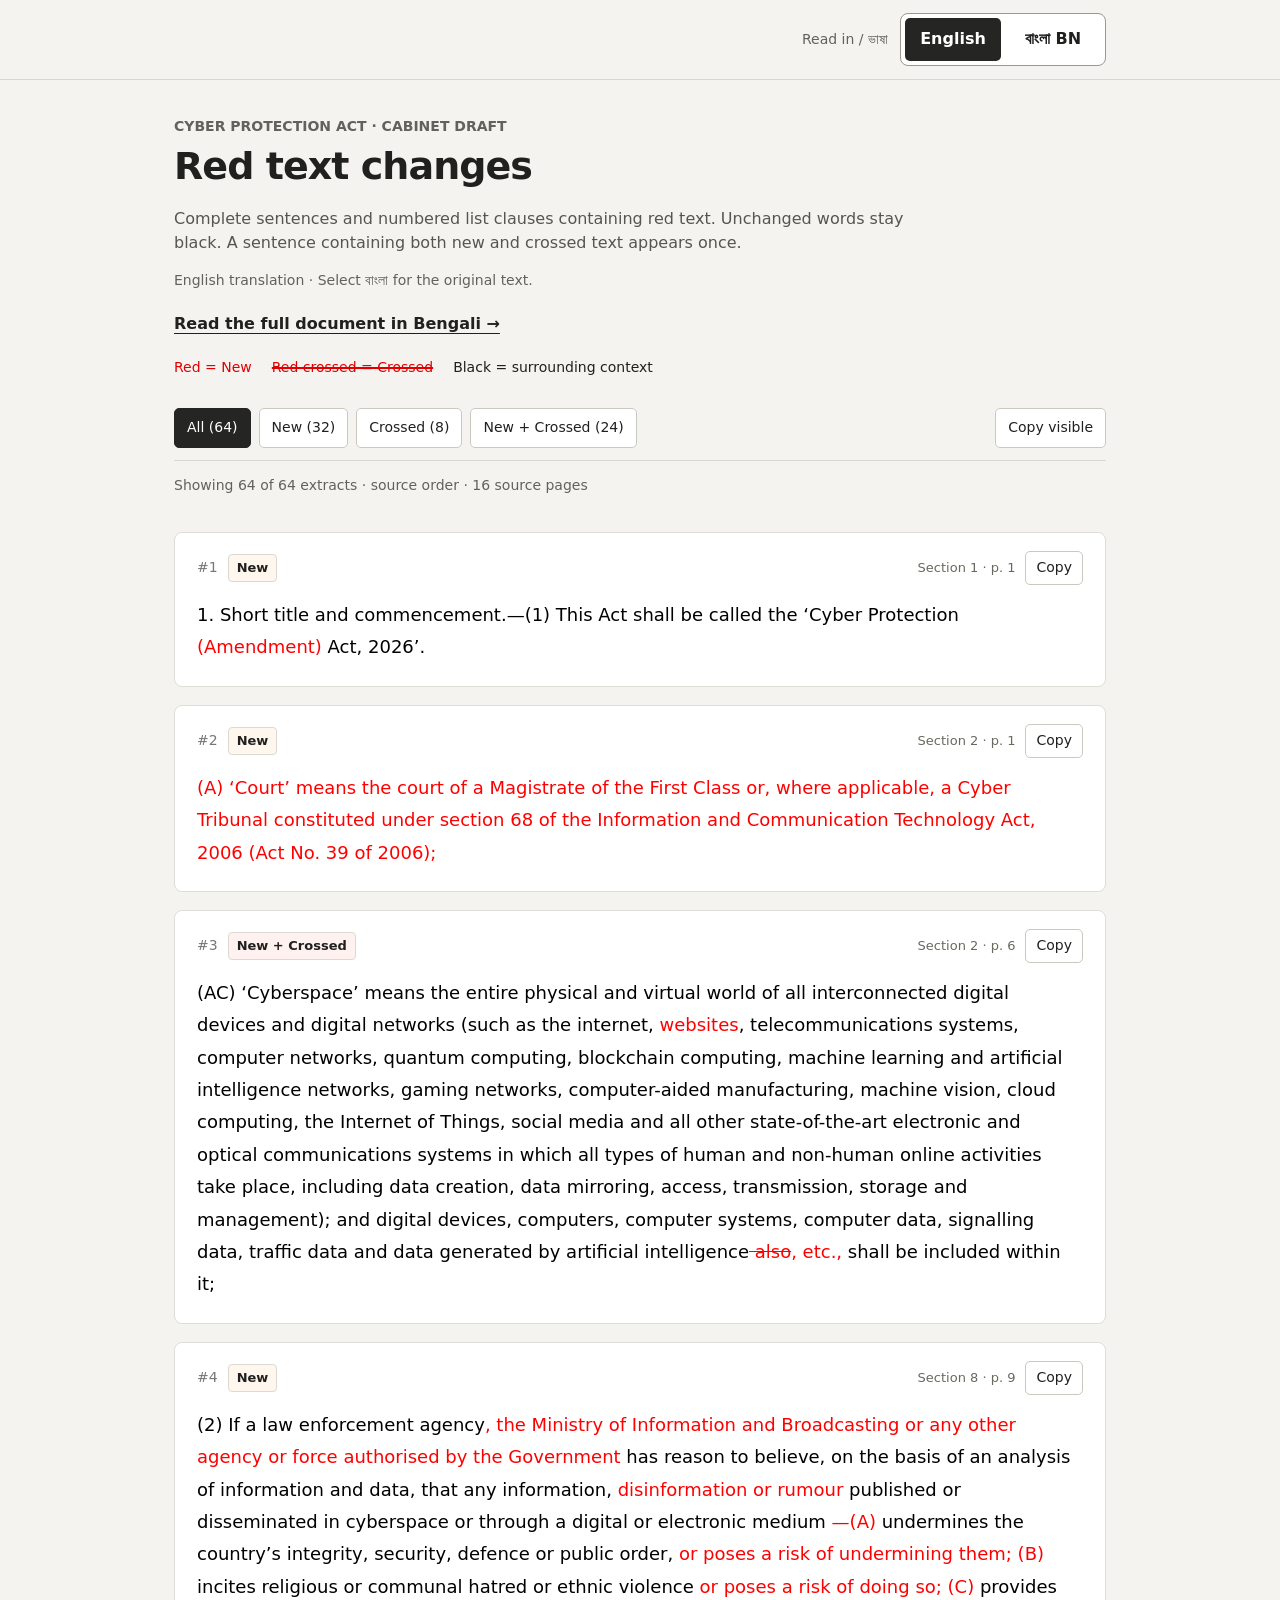
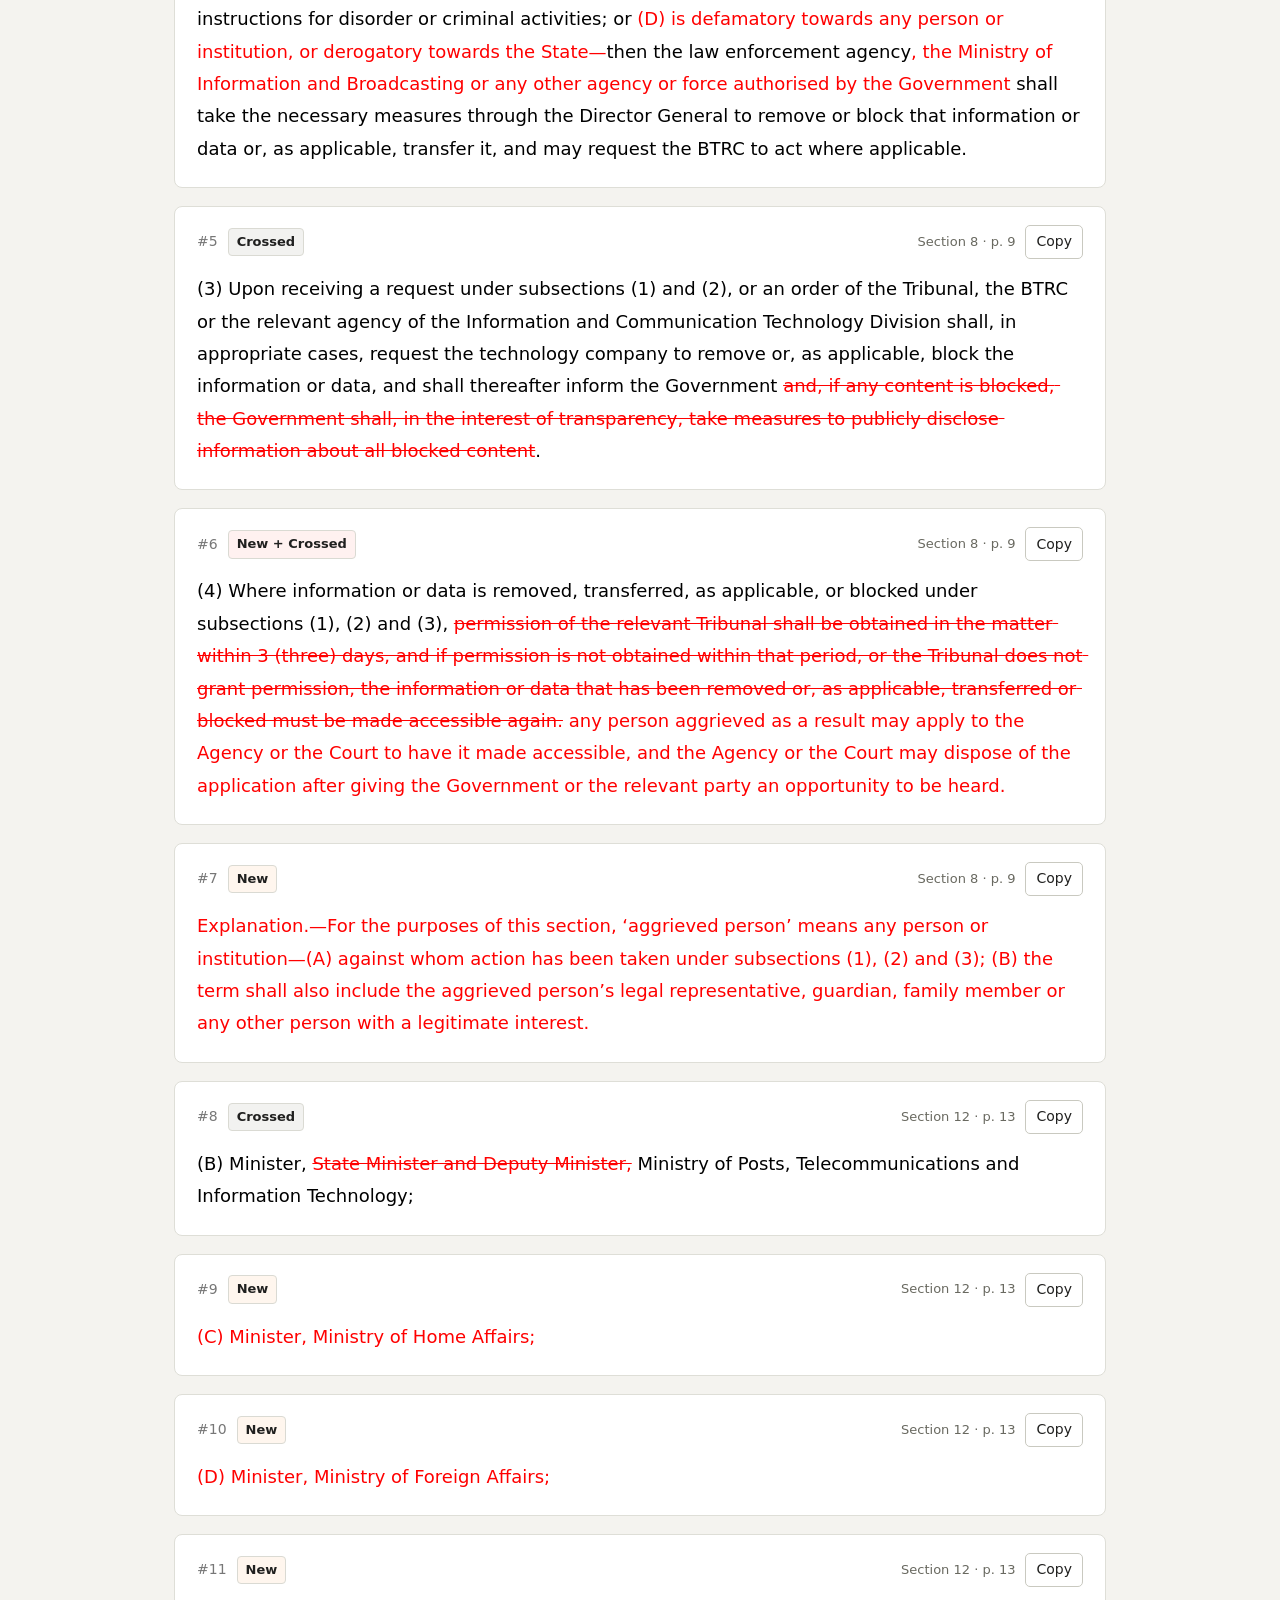
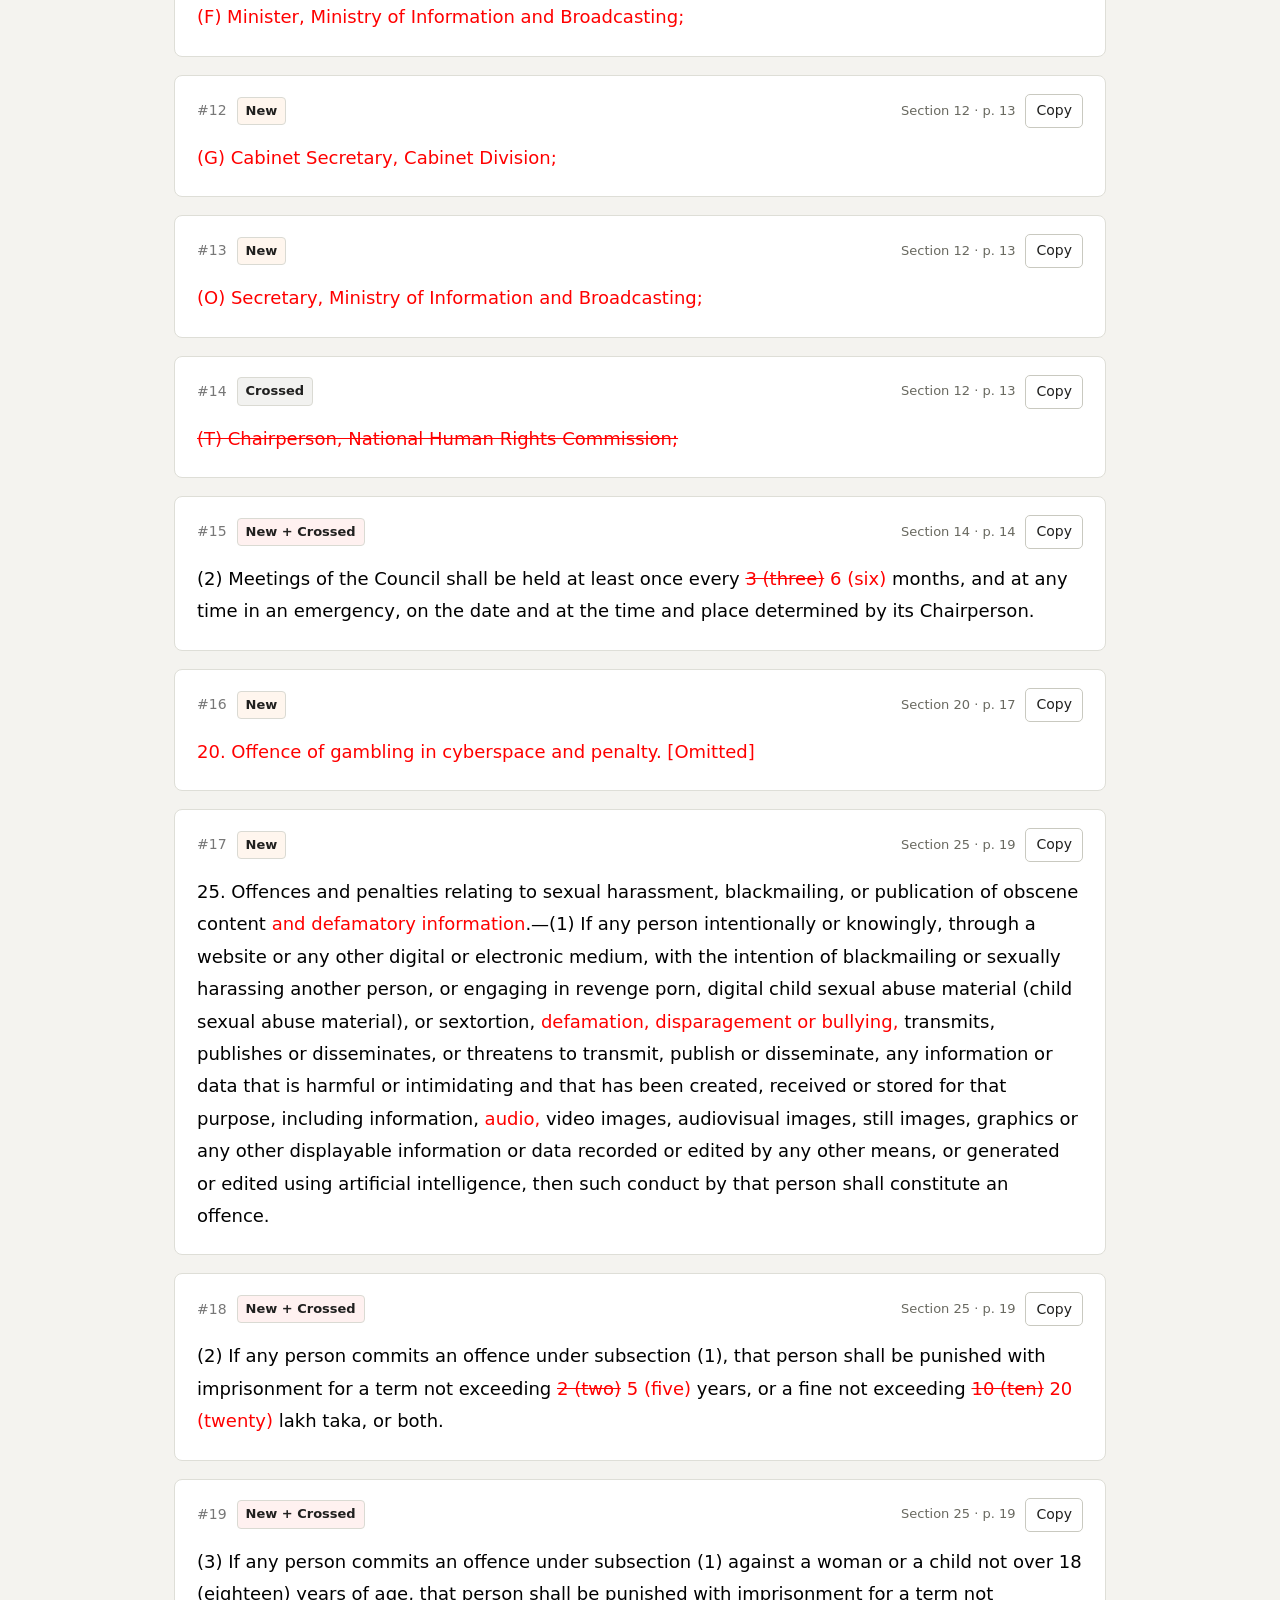
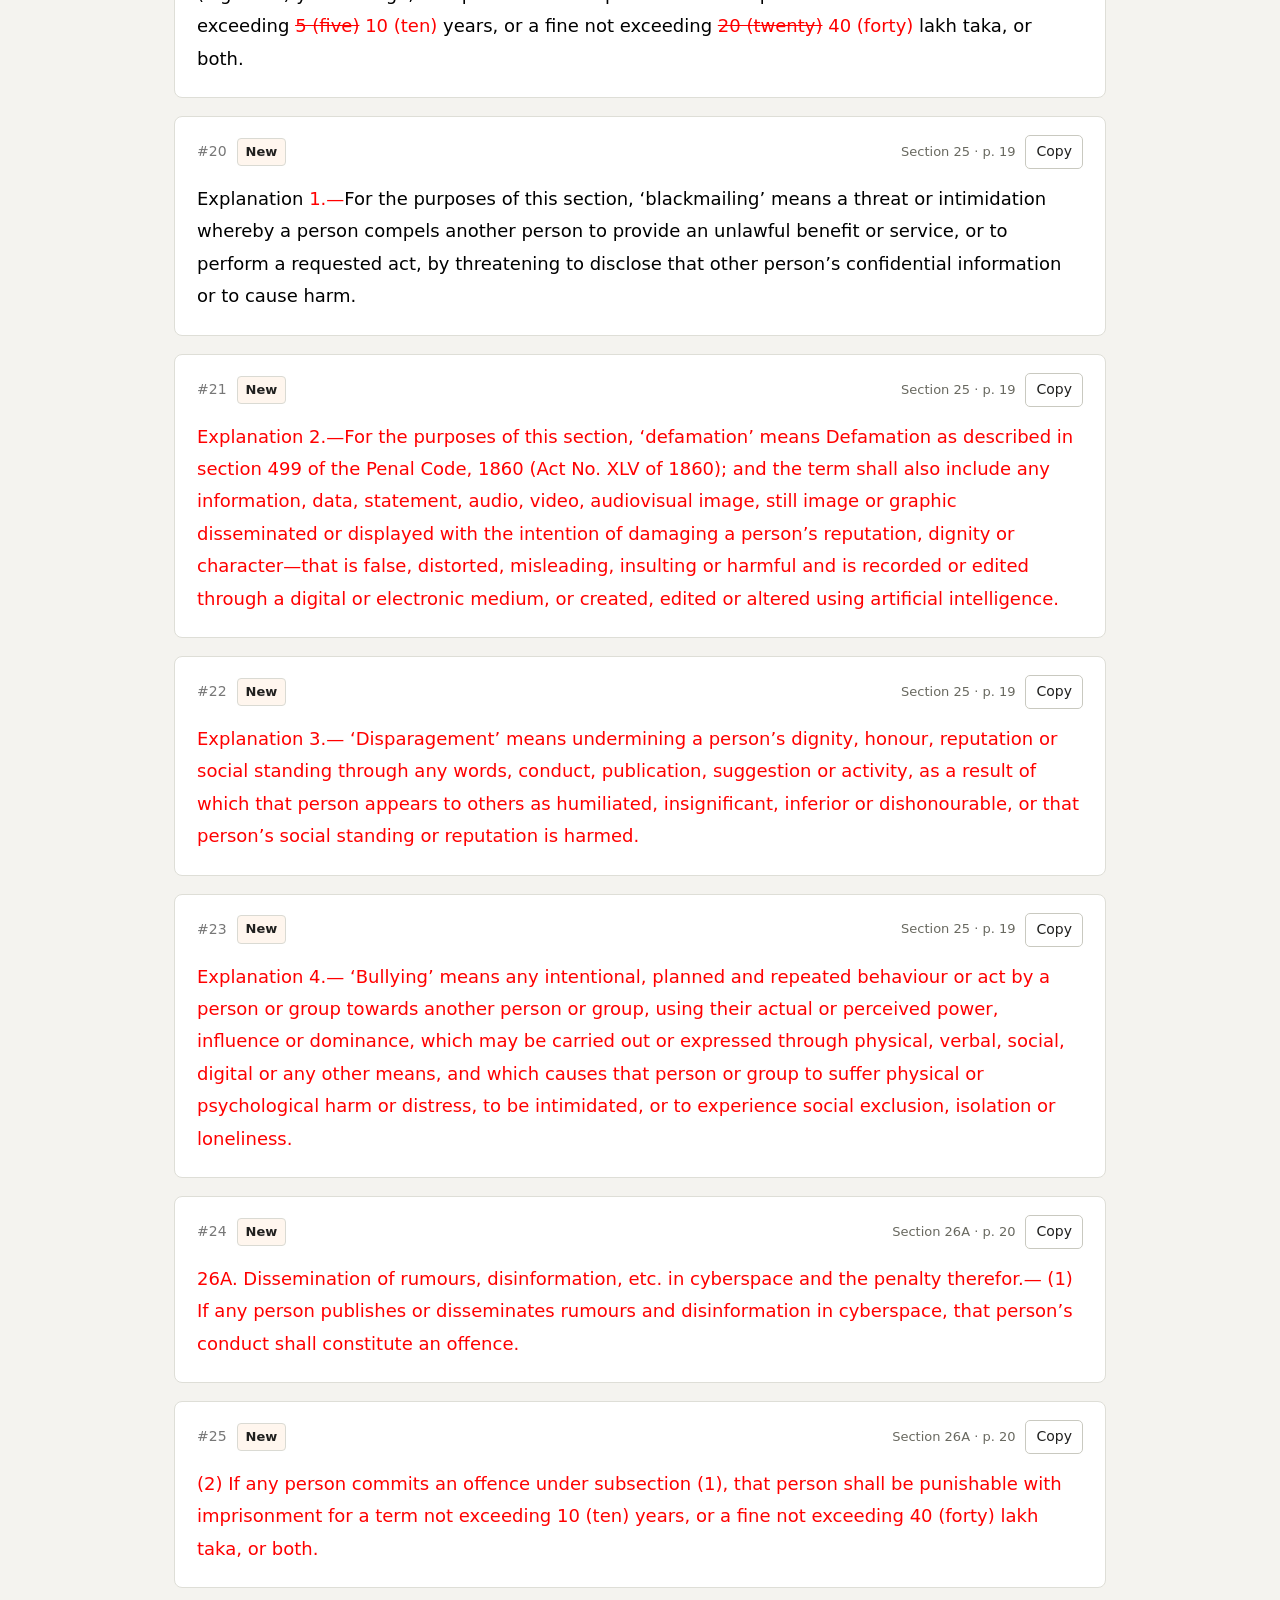
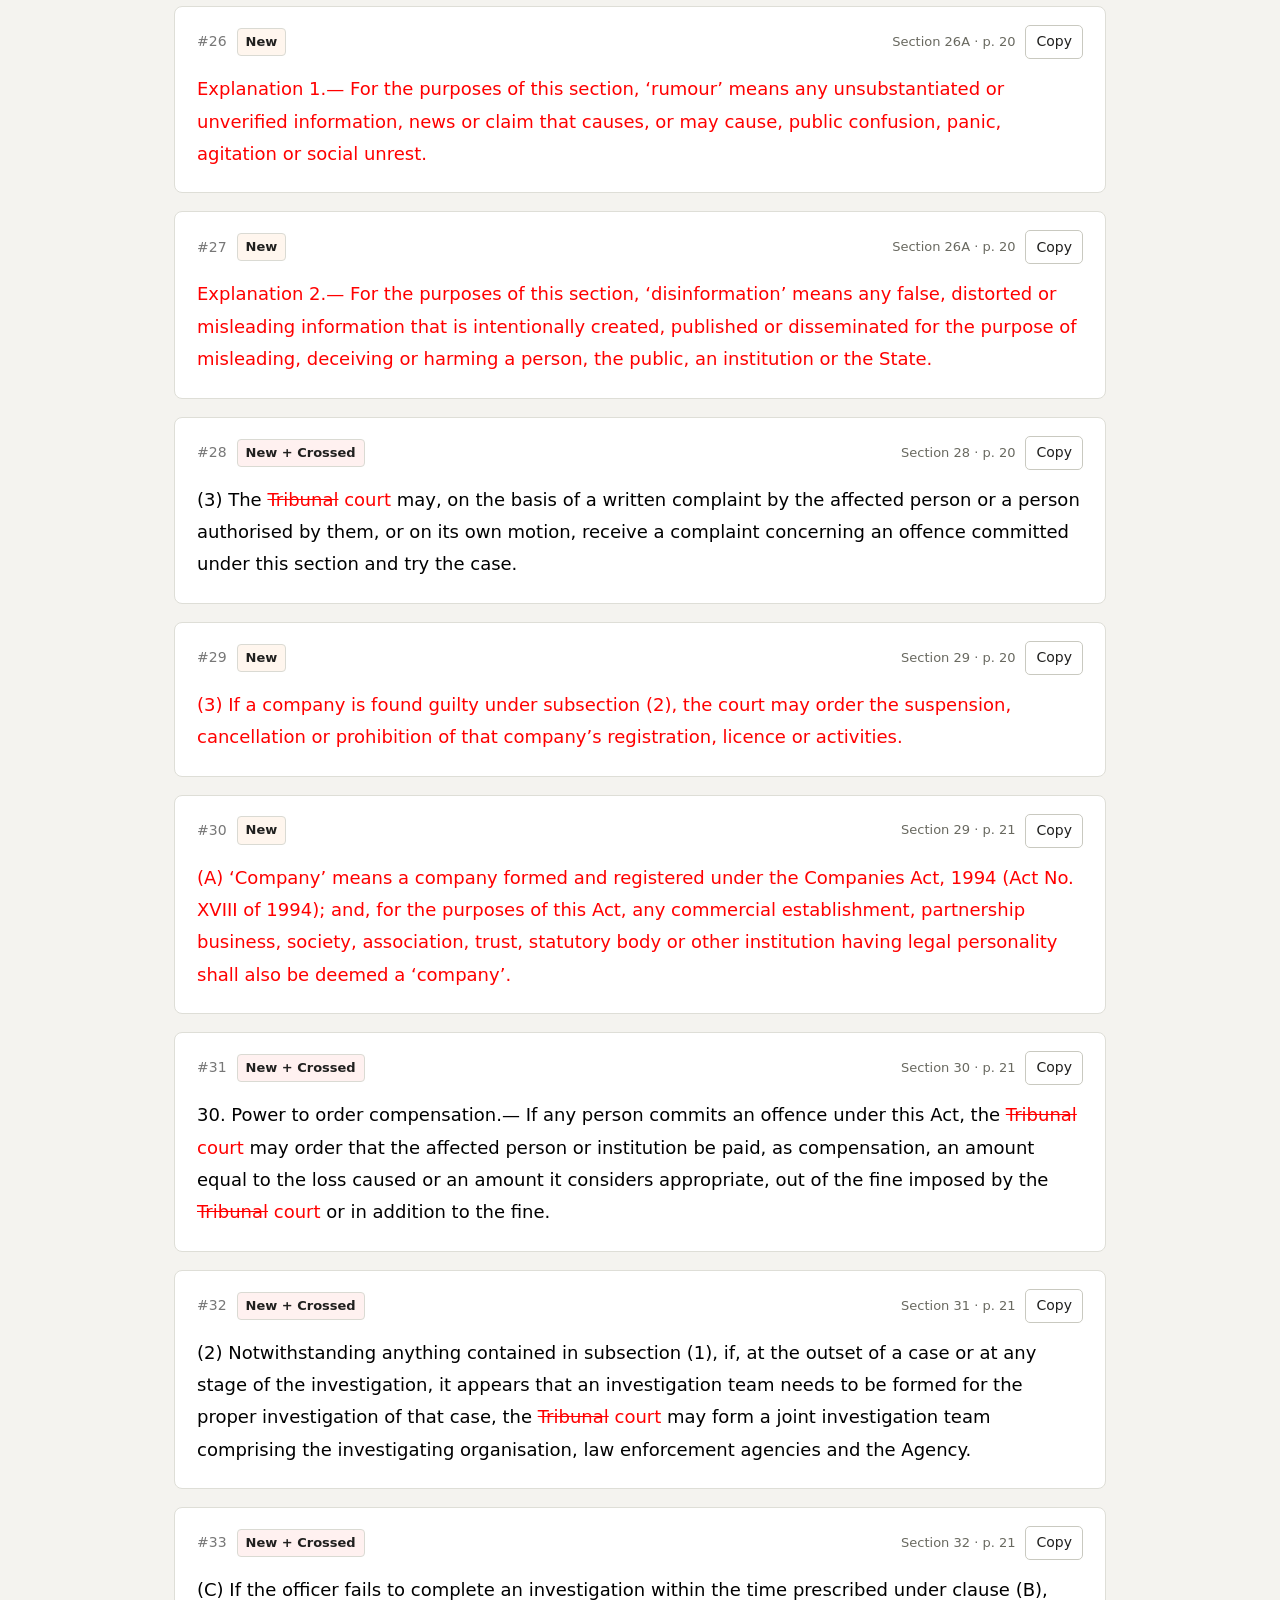
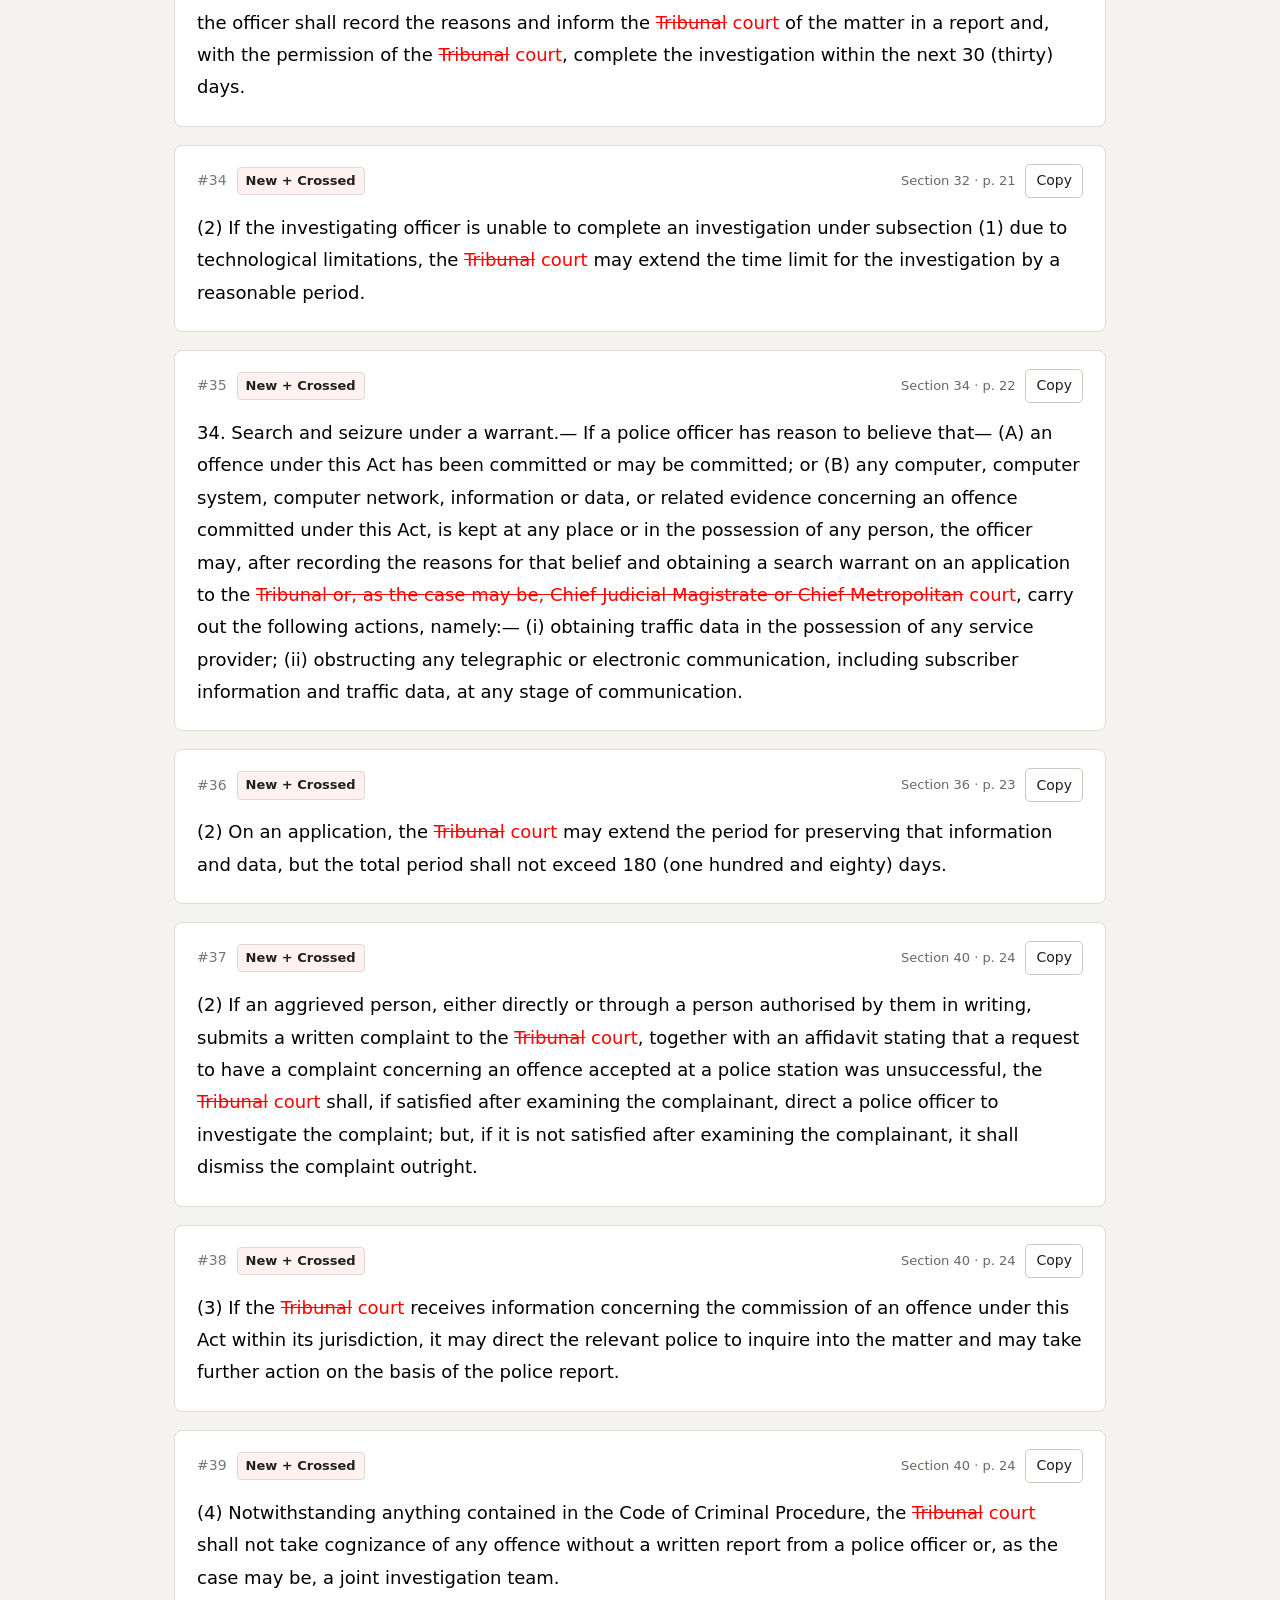
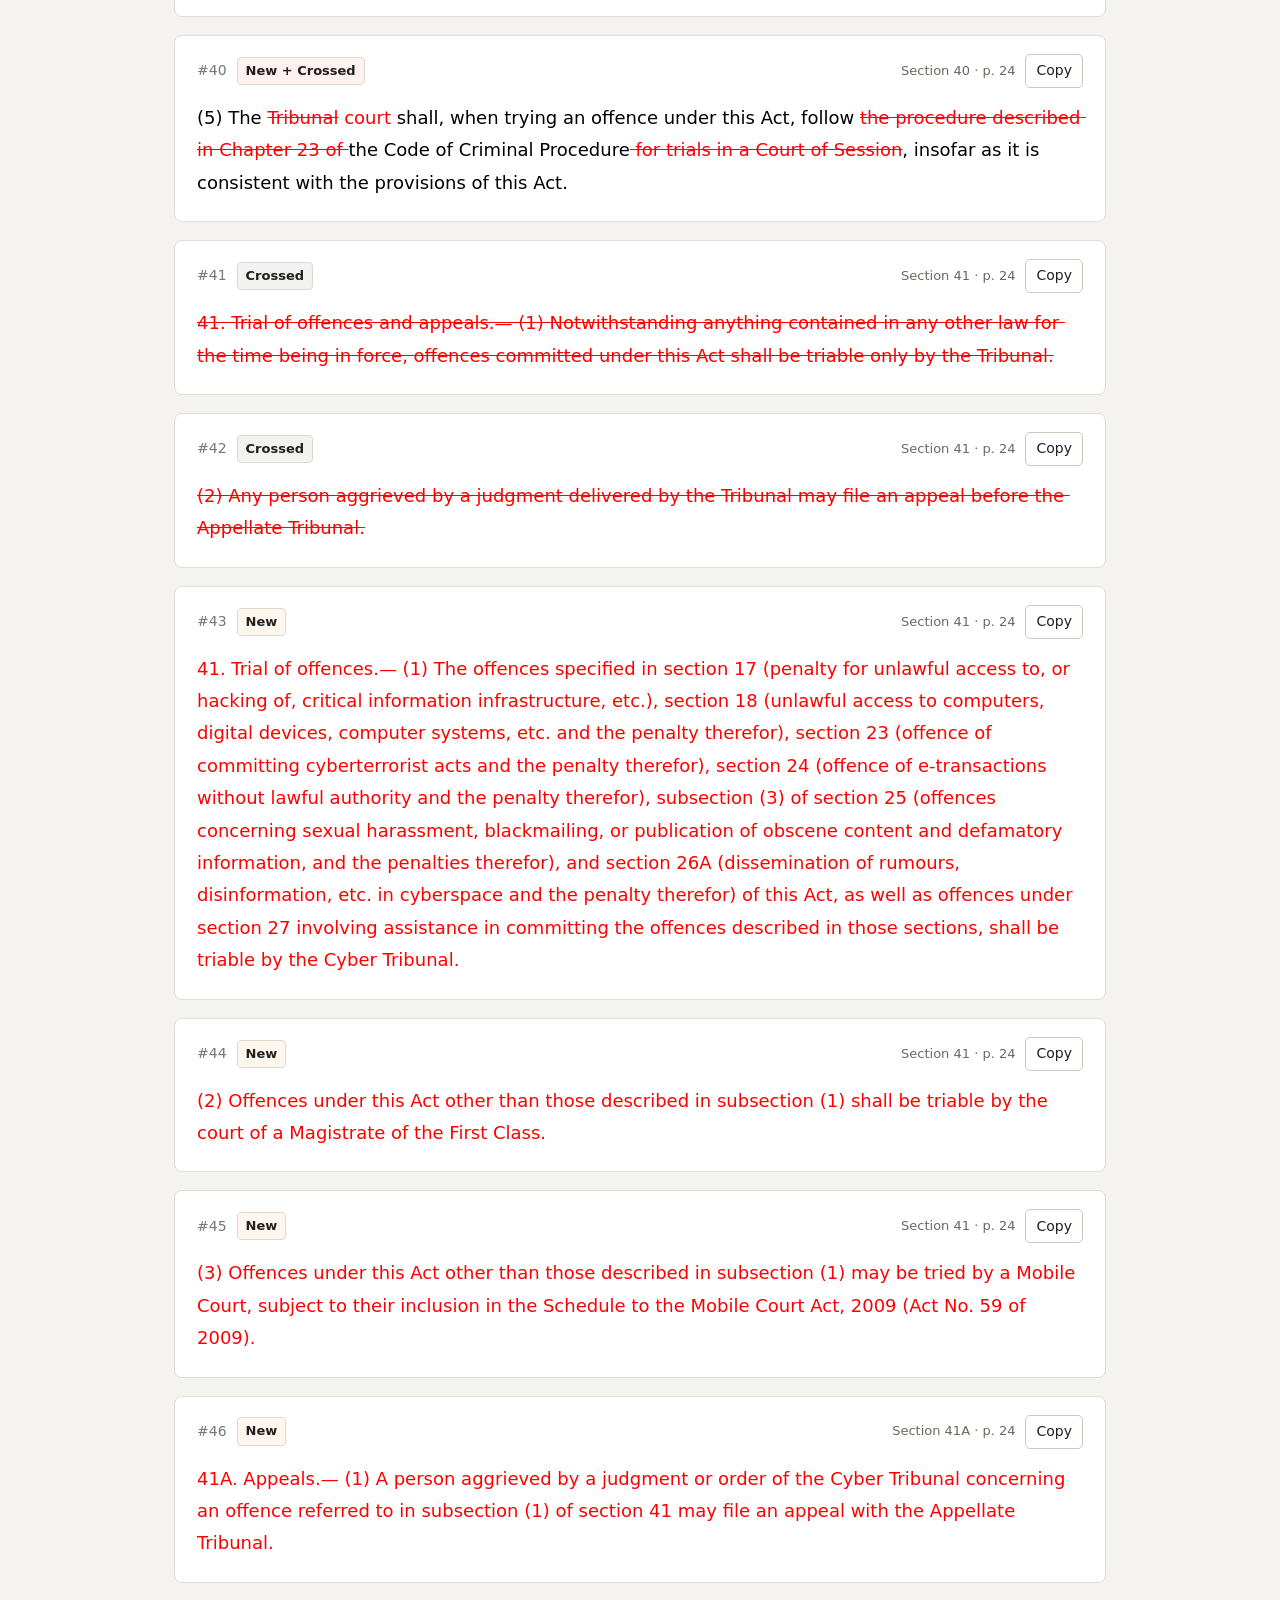
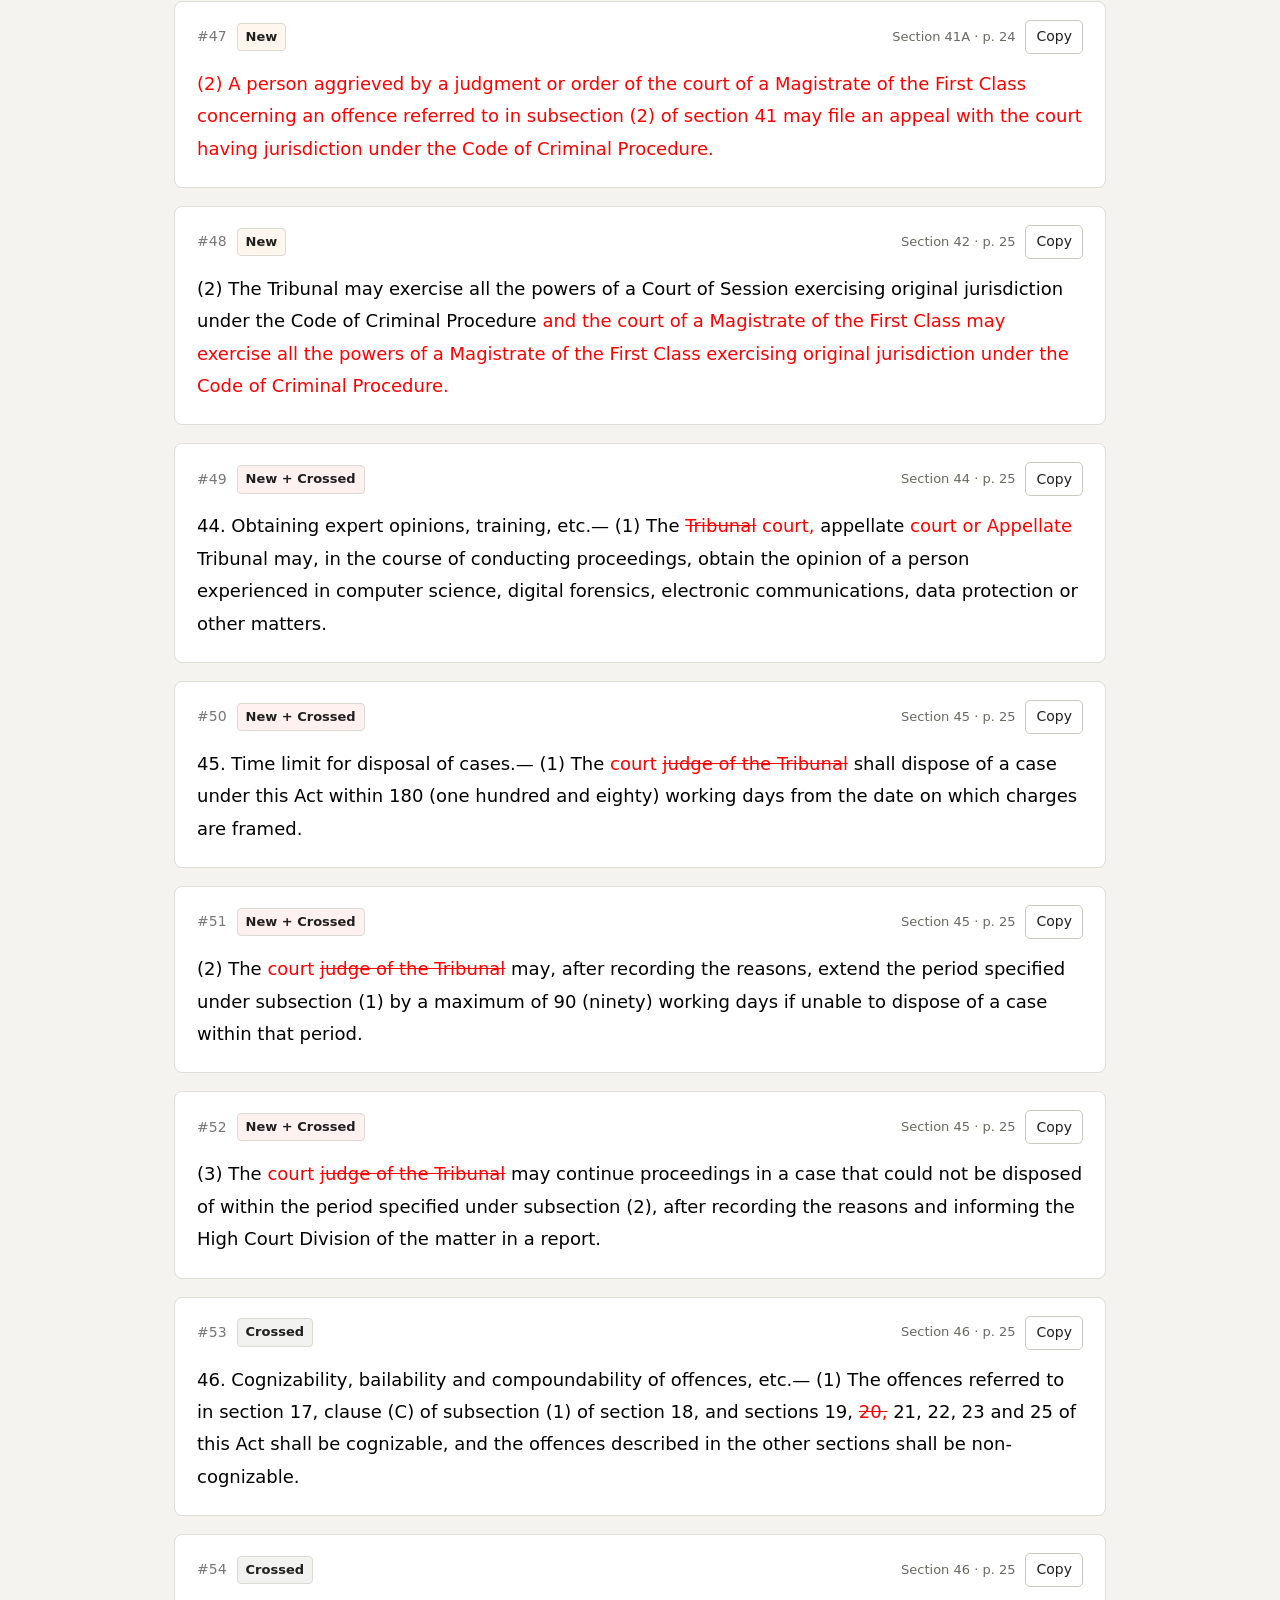
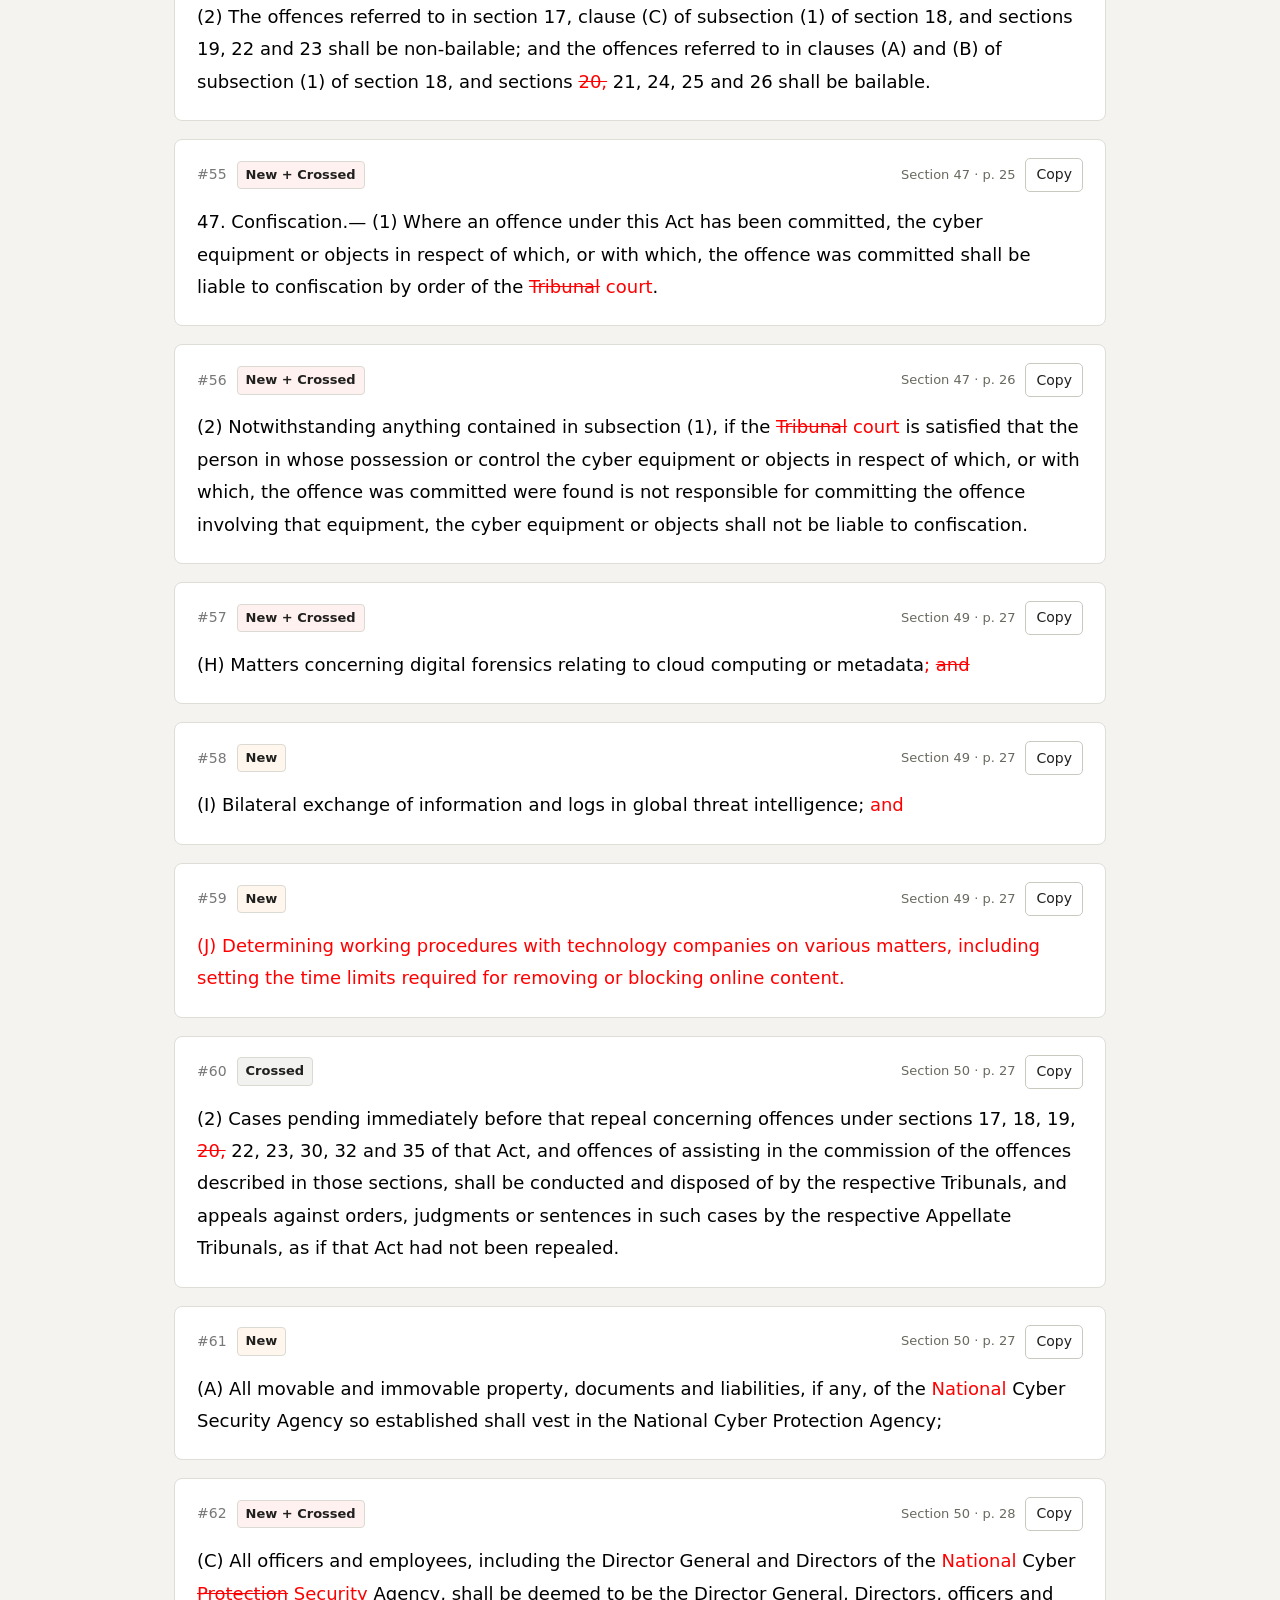
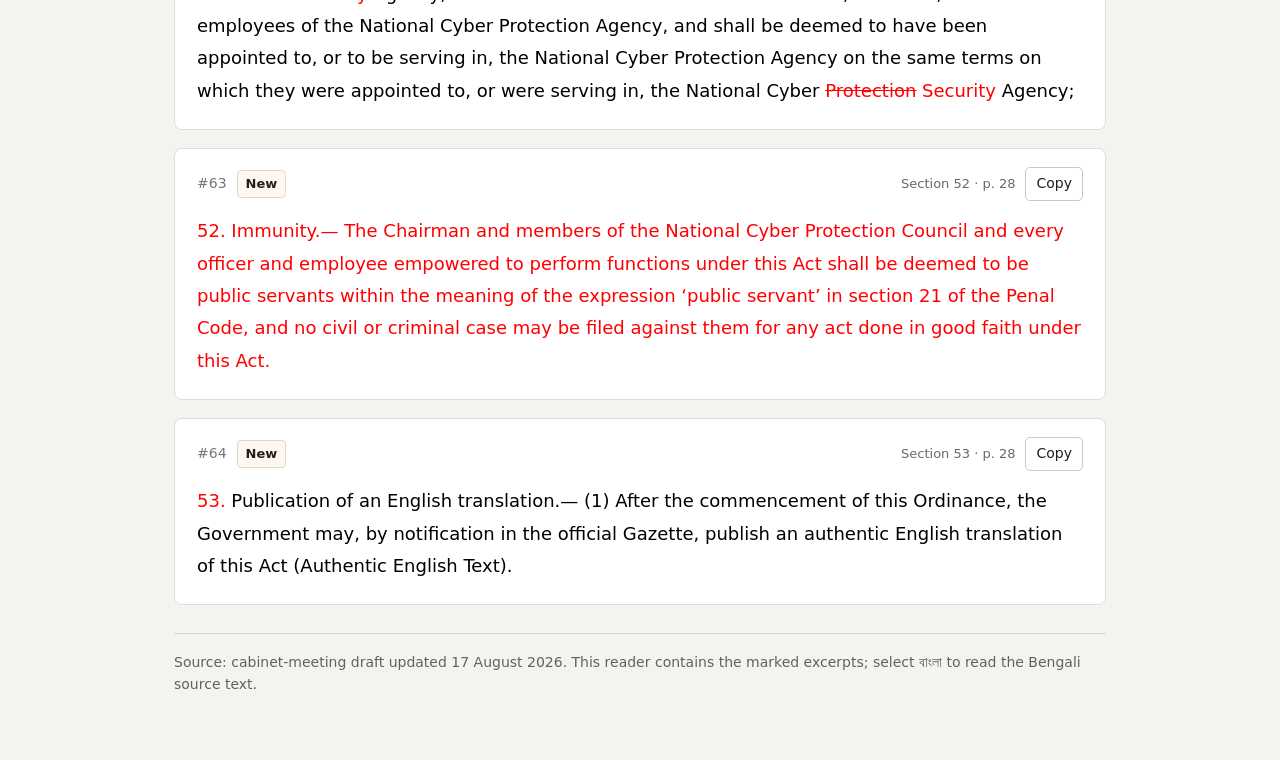
==== commit 59fef2b0: "Publish full Bengali transcript decoded with Nikosh" ====
--- a/cyber-security-act/index.html
+++ b/cyber-security-act/index.html
@@ -22,6 +22,7 @@
 .language-switch button{min-width:96px;font-size:16px;font-weight:650;border-color:transparent}
 .intro{color:#565650;max-width:770px;margin:18px 0 14px}
 .translation-note{font-size:14px;color:var(--muted);margin:0 0 20px}
+.document-links{margin:0 0 20px}.document-links a{color:var(--ink);font-weight:650;text-underline-offset:4px}
 .legend{display:flex;gap:20px;flex-wrap:wrap;font-size:14px;margin-bottom:18px}
 .red-word{color:var(--red)}
 .toolbar{position:sticky;top:var(--language-bar-height);z-index:2;background:#f4f3eff5;padding:12px 0;display:flex;gap:8px;flex-wrap:wrap;border-bottom:1px solid var(--line)}
@@ -59,6 +60,7 @@
 </header>
 <p class="intro" data-i18n="intro">Complete sentences and numbered list clauses containing red text. Unchanged words stay black. A sentence containing both new and crossed text appears once.</p>
 <p class="translation-note" data-i18n="translationNote">English translation · Select বাংলা for the original text.</p>
+<p class="document-links"><a href="https://news-netra.github.io/cyber-security-act/full-bn.html" data-i18n="fullTranscript">Read the full document in Bengali →</a></p>
 <div class="legend"><span class="red-word" data-i18n="legendNew">Red = New</span><del class="red-word" data-i18n="legendCrossed">Red crossed = Crossed</del><span data-i18n="legendContext">Black = surrounding context</span></div>
 <nav class="toolbar" aria-label="Filter changes"><button data-filter="all" data-count="64" aria-pressed="true">All (64)</button><button data-filter="new" data-count="32" aria-pressed="false">New (32)</button><button data-filter="crossed" data-count="8" aria-pressed="false">Crossed (8)</button><button data-filter="mixed" data-count="24" aria-pressed="false">New + Crossed (24)</button><button id="copy-visible" data-i18n="copyVisible">Copy visible</button></nav>
 <p class="count"><span id="count-text">Showing 64 of 64 extracts · source order · 16 source pages</span><span id="copy-feedback" role="status" aria-live="polite"></span></p>
@@ -576,7 +578,7 @@
 </article>
 <footer class="source-note" data-i18n="sourceNote">Source: cabinet-meeting draft updated 17 August 2026. This reader contains the marked excerpts; select বাংলা to read the Bengali source text.</footer>
 </main>
-<script>const UI = {"en": {"pageTitle": "Cyber Protection Act — red text changes", "document": "CYBER PROTECTION ACT · CABINET DRAFT", "heading": "Red text changes", "languageLabel": "Read in / ভাষা", "intro": "Complete sentences and numbered list clauses containing red text. Unchanged words stay black. A sentence containing both new and crossed text appears once.", "translationNote": "English translation · Select বাংলা for the original text.", "legendNew": "Red = New", "legendCrossed": "Red crossed = Crossed", "legendContext": "Black = surrounding context", "all": "All", "new": "New", "crossed": "Crossed", "mixed": "New + Crossed", "filterLabel": "Filter changes", "copy": "Copy", "copyExtract": "Copy extract", "copyVisible": "Copy visible", "extract": "Extract", "count": "Showing {visible} of {total} extracts · source order · 16 source pages", "copied": "Copied. Formatting is included for editors that support rich text.", "copyFailed": "Select the text and press Ctrl+C or ⌘C to copy.", "sourceNote": "Source: cabinet-meeting draft updated 17 August 2026. This reader contains the marked excerpts; select বাংলা to read the Bengali source text."}, "bn": {"pageTitle": "সাইবার সুরক্ষা আইন — লাল চিহ্নিত পরিবর্তন", "document": "সাইবার সুরক্ষা আইন · মন্ত্রিসভা বৈঠকের খসড়া", "heading": "লাল চিহ্নিত পরিবর্তন", "languageLabel": "Read in / ভাষা", "intro": "লাল লেখা রয়েছে এমন সম্পূর্ণ বাক্য ও পৃথক ক্রমিক তালিকার দফা। অপরিবর্তিত লেখা কালো রাখা হয়েছে। একই বাক্যে নতুন ও কাটা লেখা থাকলে বাক্যটি একবারই দেখানো হয়েছে।", "translationNote": "বাংলা মূল পাঠ · ইংরেজি অনুবাদ পড়তে English নির্বাচন করুন।", "legendNew": "লাল = নতুন", "legendCrossed": "কাটা লাল = কাটা", "legendContext": "কালো = অপরিবর্তিত প্রসঙ্গ", "all": "সব", "new": "নতুন", "crossed": "কাটা", "mixed": "নতুন + কাটা", "filterLabel": "পরিবর্তন বাছাই", "copy": "কপি", "copyExtract": "অংশটি কপি করুন", "copyVisible": "দৃশ্যমান অংশ কপি", "extract": "অংশ", "count": "মোট {total}টি অংশের মধ্যে {visible}টি দেখানো হচ্ছে · মূল ক্রমে · মূল নথির ১৬টি পৃষ্ঠা", "copied": "কপি হয়েছে। সমর্থিত এডিটরে রং ও কাটা দাগও বজায় থাকবে।", "copyFailed": "লেখা নির্বাচন করে Ctrl+C বা ⌘C চাপুন।", "sourceNote": "উৎস: ১৭ আগস্ট ২০২৬ তারিখে হালনাগাদ করা মন্ত্রিসভা বৈঠকের খসড়া। এখানে লাল চিহ্নিত অংশ রয়েছে; ইংরেজি অনুবাদ পড়তে English নির্বাচন করুন।"}};
+<script>const UI = {"en": {"pageTitle": "Cyber Protection Act — red text changes", "document": "CYBER PROTECTION ACT · CABINET DRAFT", "heading": "Red text changes", "languageLabel": "Read in / ভাষা", "intro": "Complete sentences and numbered list clauses containing red text. Unchanged words stay black. A sentence containing both new and crossed text appears once.", "translationNote": "English translation · Select বাংলা for the original text.", "fullTranscript": "Read the full document in Bengali →", "legendNew": "Red = New", "legendCrossed": "Red crossed = Crossed", "legendContext": "Black = surrounding context", "all": "All", "new": "New", "crossed": "Crossed", "mixed": "New + Crossed", "filterLabel": "Filter changes", "copy": "Copy", "copyExtract": "Copy extract", "copyVisible": "Copy visible", "extract": "Extract", "count": "Showing {visible} of {total} extracts · source order · 16 source pages", "copied": "Copied. Formatting is included for editors that support rich text.", "copyFailed": "Select the text and press Ctrl+C or ⌘C to copy.", "sourceNote": "Source: cabinet-meeting draft updated 17 August 2026. This reader contains the marked excerpts; select বাংলা to read the Bengali source text."}, "bn": {"pageTitle": "সাইবার সুরক্ষা আইন — লাল চিহ্নিত পরিবর্তন", "document": "সাইবার সুরক্ষা আইন · মন্ত্রিসভা বৈঠকের খসড়া", "heading": "লাল চিহ্নিত পরিবর্তন", "languageLabel": "Read in / ভাষা", "intro": "লাল লেখা রয়েছে এমন সম্পূর্ণ বাক্য ও পৃথক ক্রমিক তালিকার দফা। অপরিবর্তিত লেখা কালো রাখা হয়েছে। একই বাক্যে নতুন ও কাটা লেখা থাকলে বাক্যটি একবারই দেখানো হয়েছে।", "translationNote": "বাংলা মূল পাঠ · ইংরেজি অনুবাদ পড়তে English নির্বাচন করুন।", "fullTranscript": "পূর্ণ বাংলা পাঠ পড়ুন →", "legendNew": "লাল = নতুন", "legendCrossed": "কাটা লাল = কাটা", "legendContext": "কালো = অপরিবর্তিত প্রসঙ্গ", "all": "সব", "new": "নতুন", "crossed": "কাটা", "mixed": "নতুন + কাটা", "filterLabel": "পরিবর্তন বাছাই", "copy": "কপি", "copyExtract": "অংশটি কপি করুন", "copyVisible": "দৃশ্যমান অংশ কপি", "extract": "অংশ", "count": "মোট {total}টি অংশের মধ্যে {visible}টি দেখানো হচ্ছে · মূল ক্রমে · মূল নথির ১৬টি পৃষ্ঠা", "copied": "কপি হয়েছে। সমর্থিত এডিটরে রং ও কাটা দাগও বজায় থাকবে।", "copyFailed": "লেখা নির্বাচন করে Ctrl+C বা ⌘C চাপুন।", "sourceNote": "উৎস: ১৭ আগস্ট ২০২৬ তারিখে হালনাগাদ করা মন্ত্রিসভা বৈঠকের খসড়া। এখানে লাল চিহ্নিত অংশ রয়েছে; ইংরেজি অনুবাদ পড়তে English নির্বাচন করুন।"}};
 const cards = [...document.querySelectorAll('.change-card')];
 let language = 'en';
 let activeFilter = 'all';
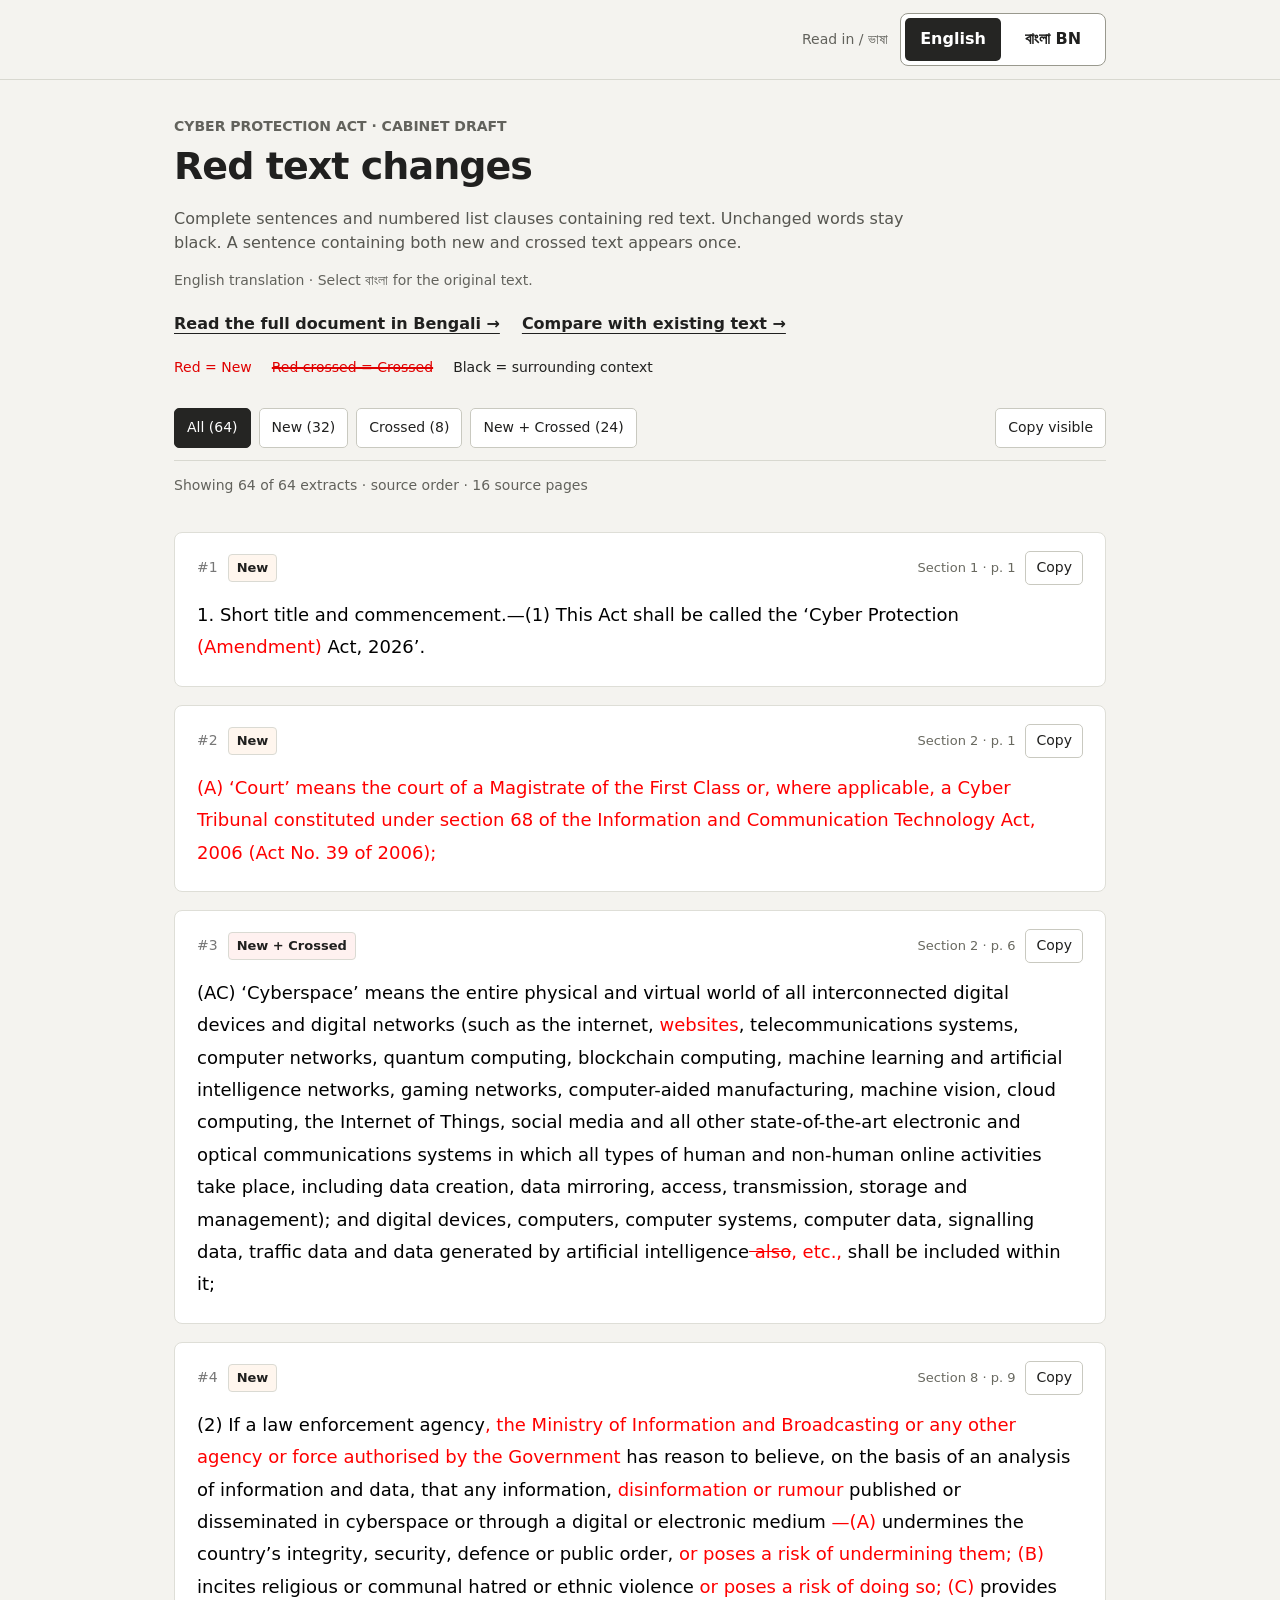
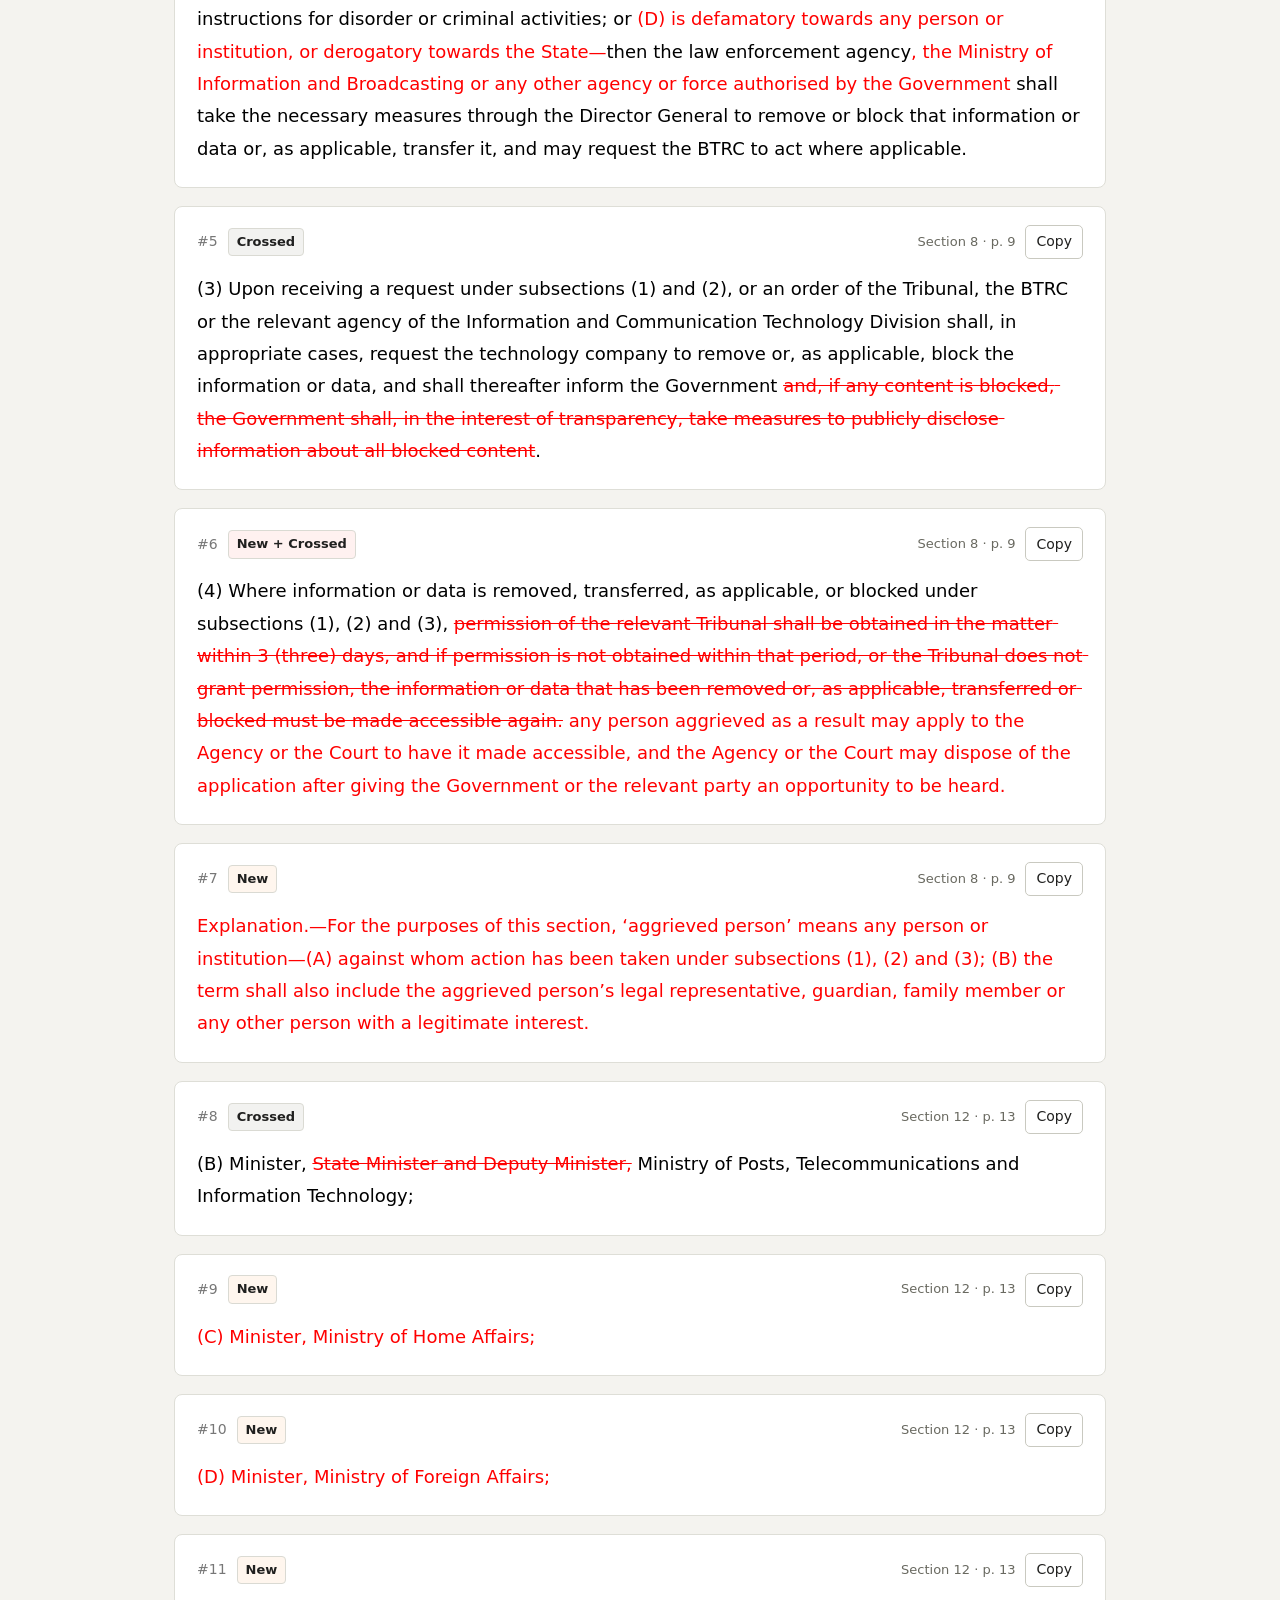
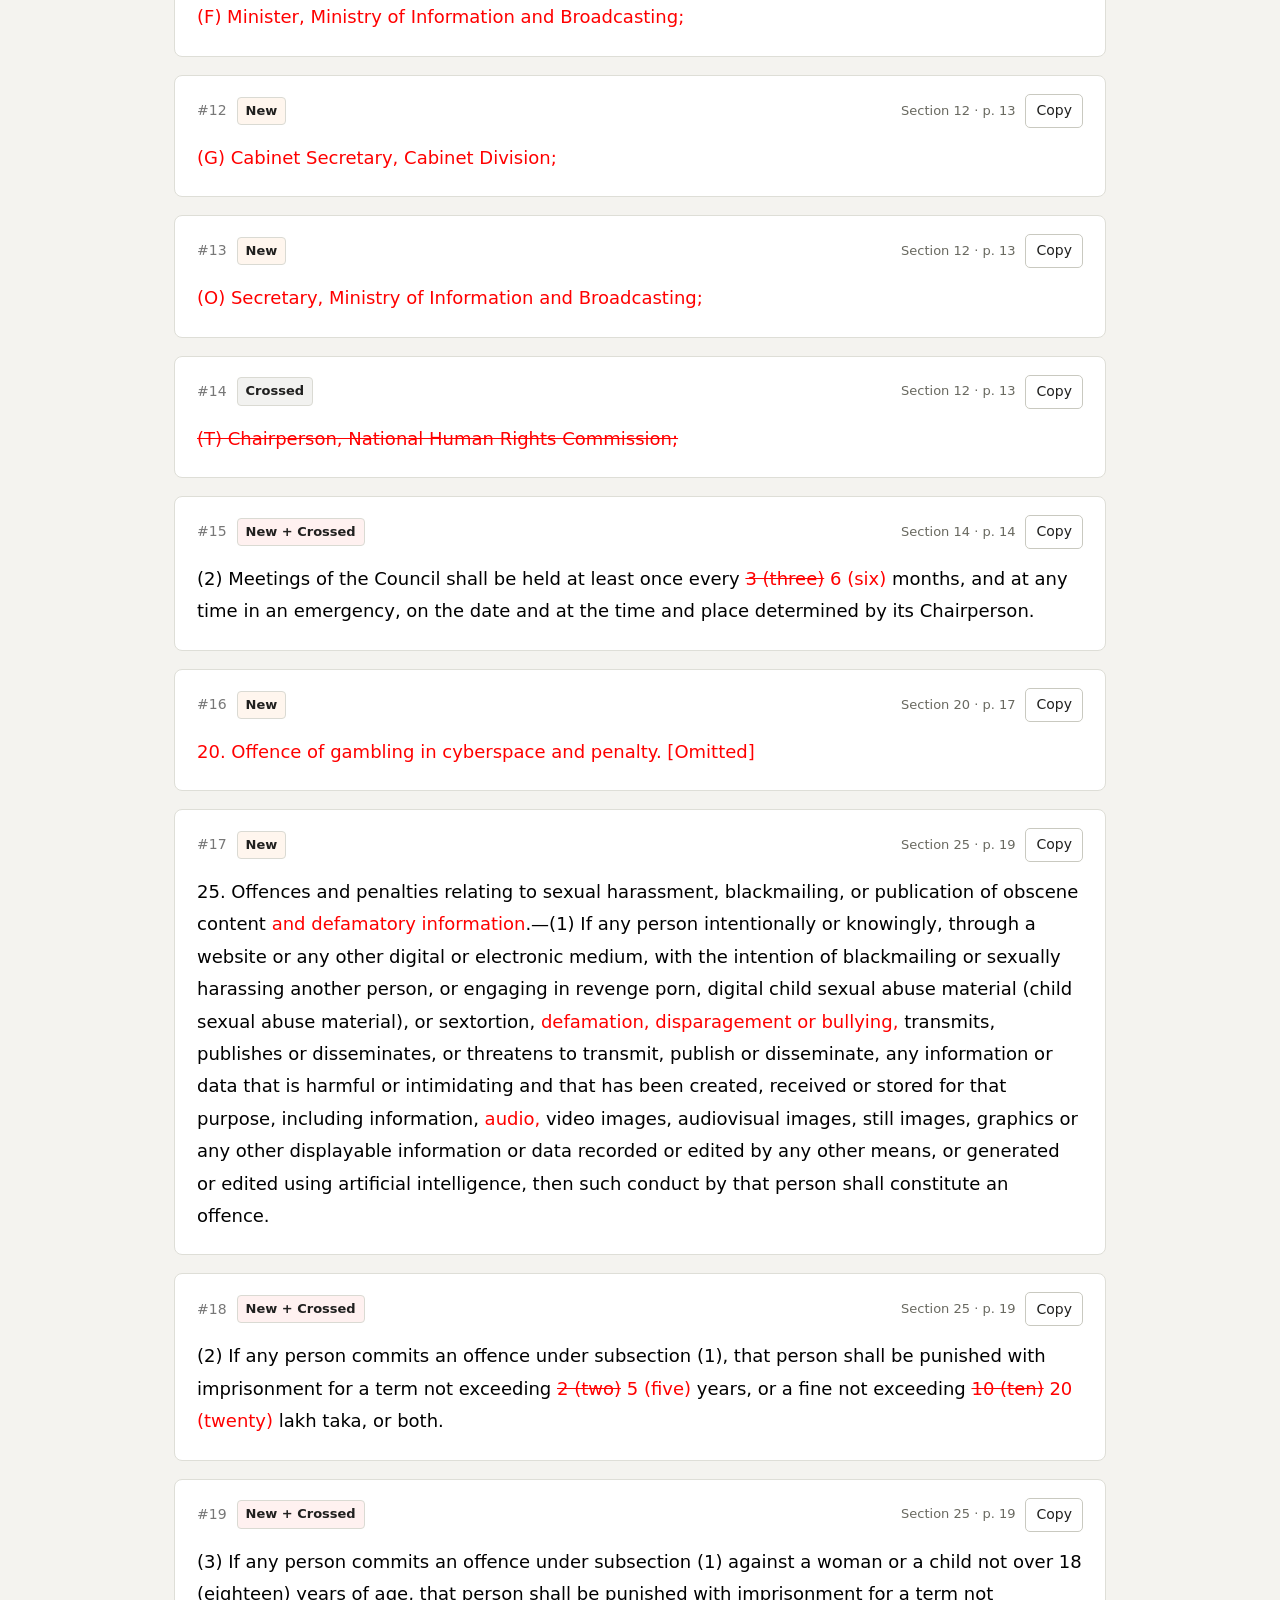
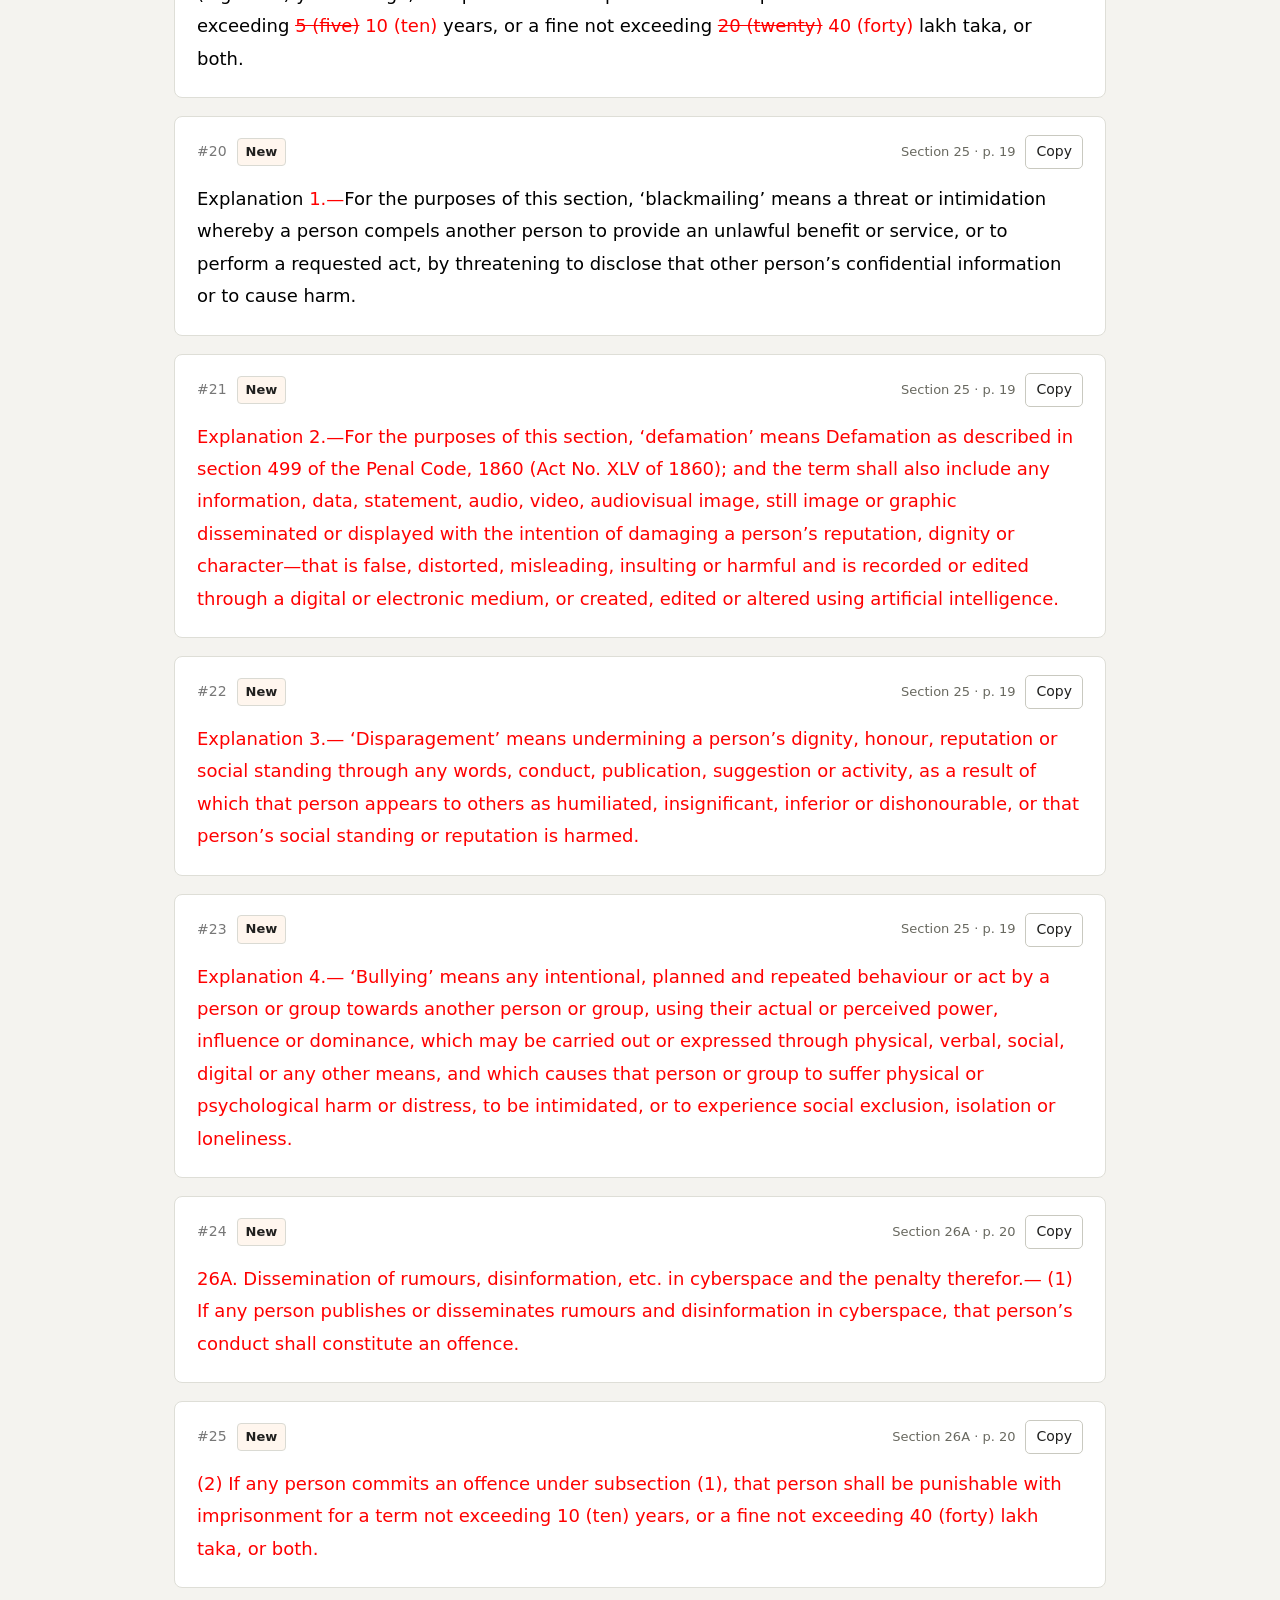
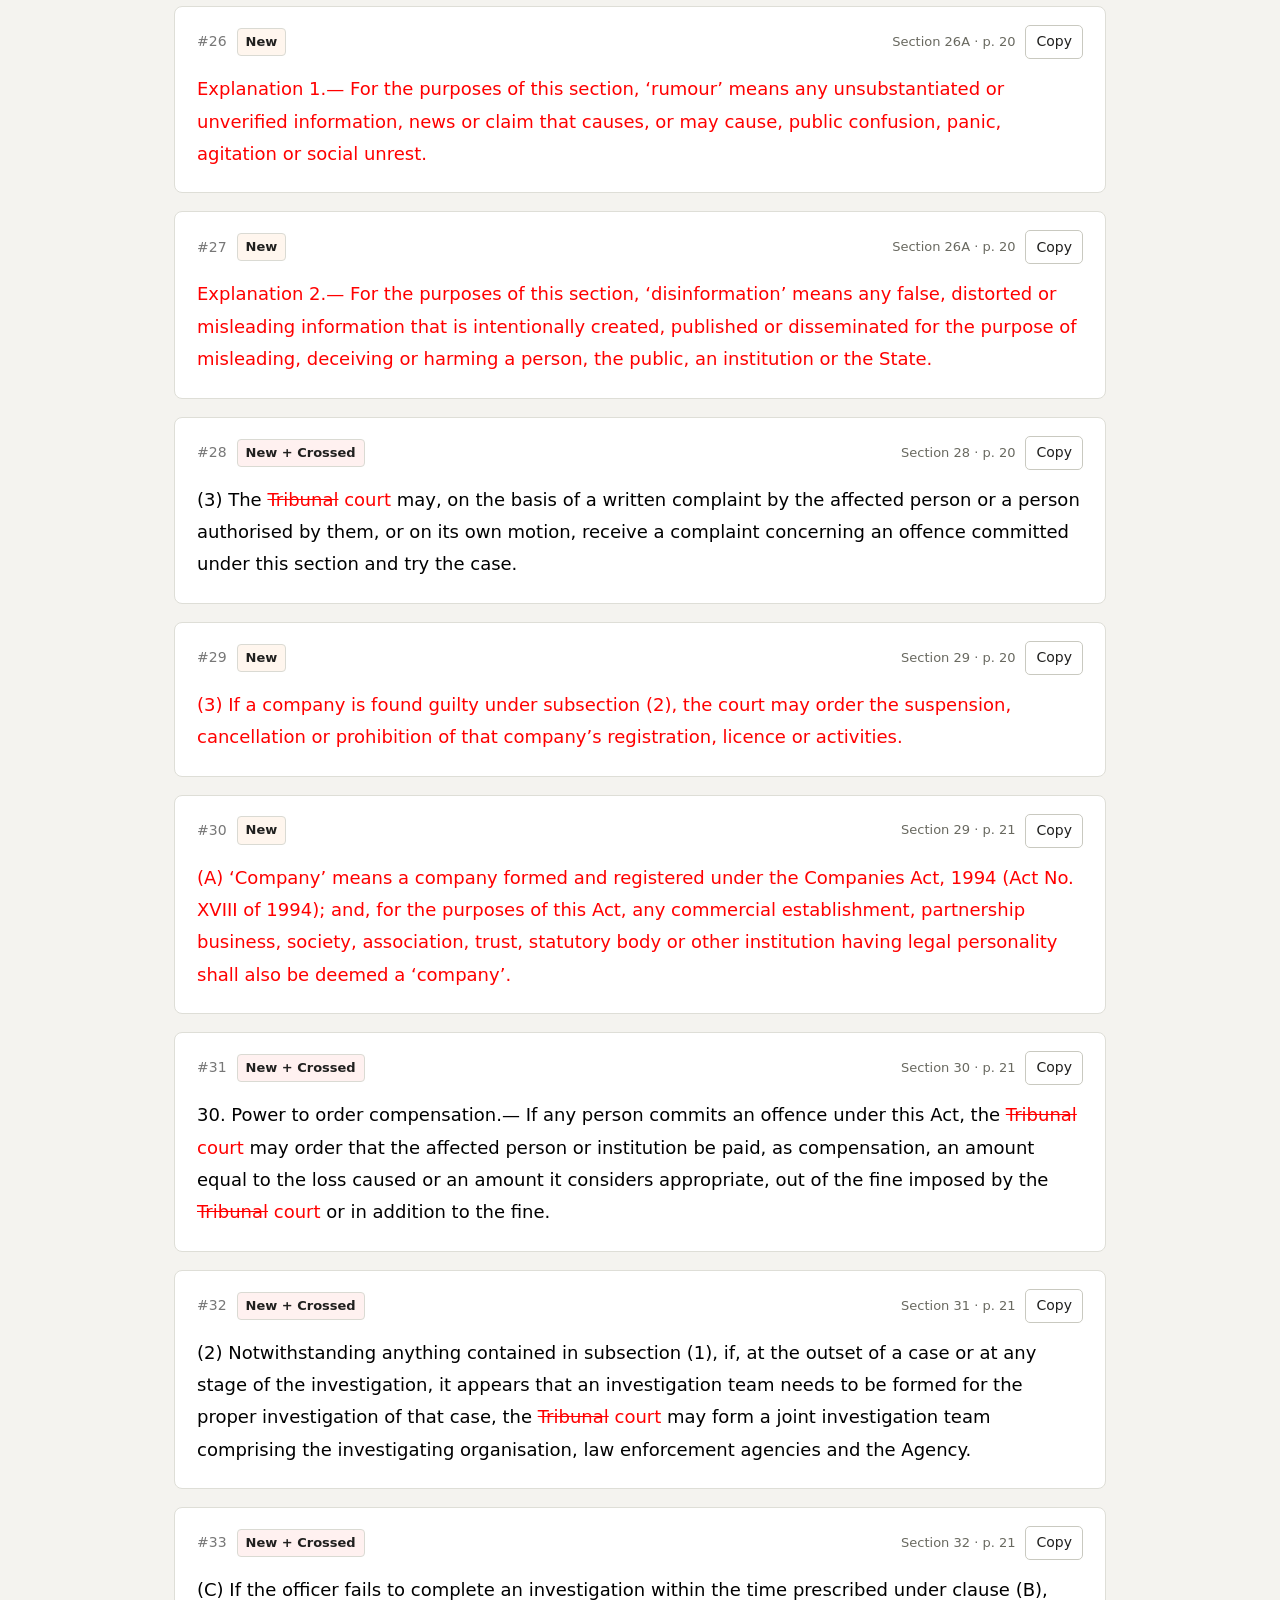
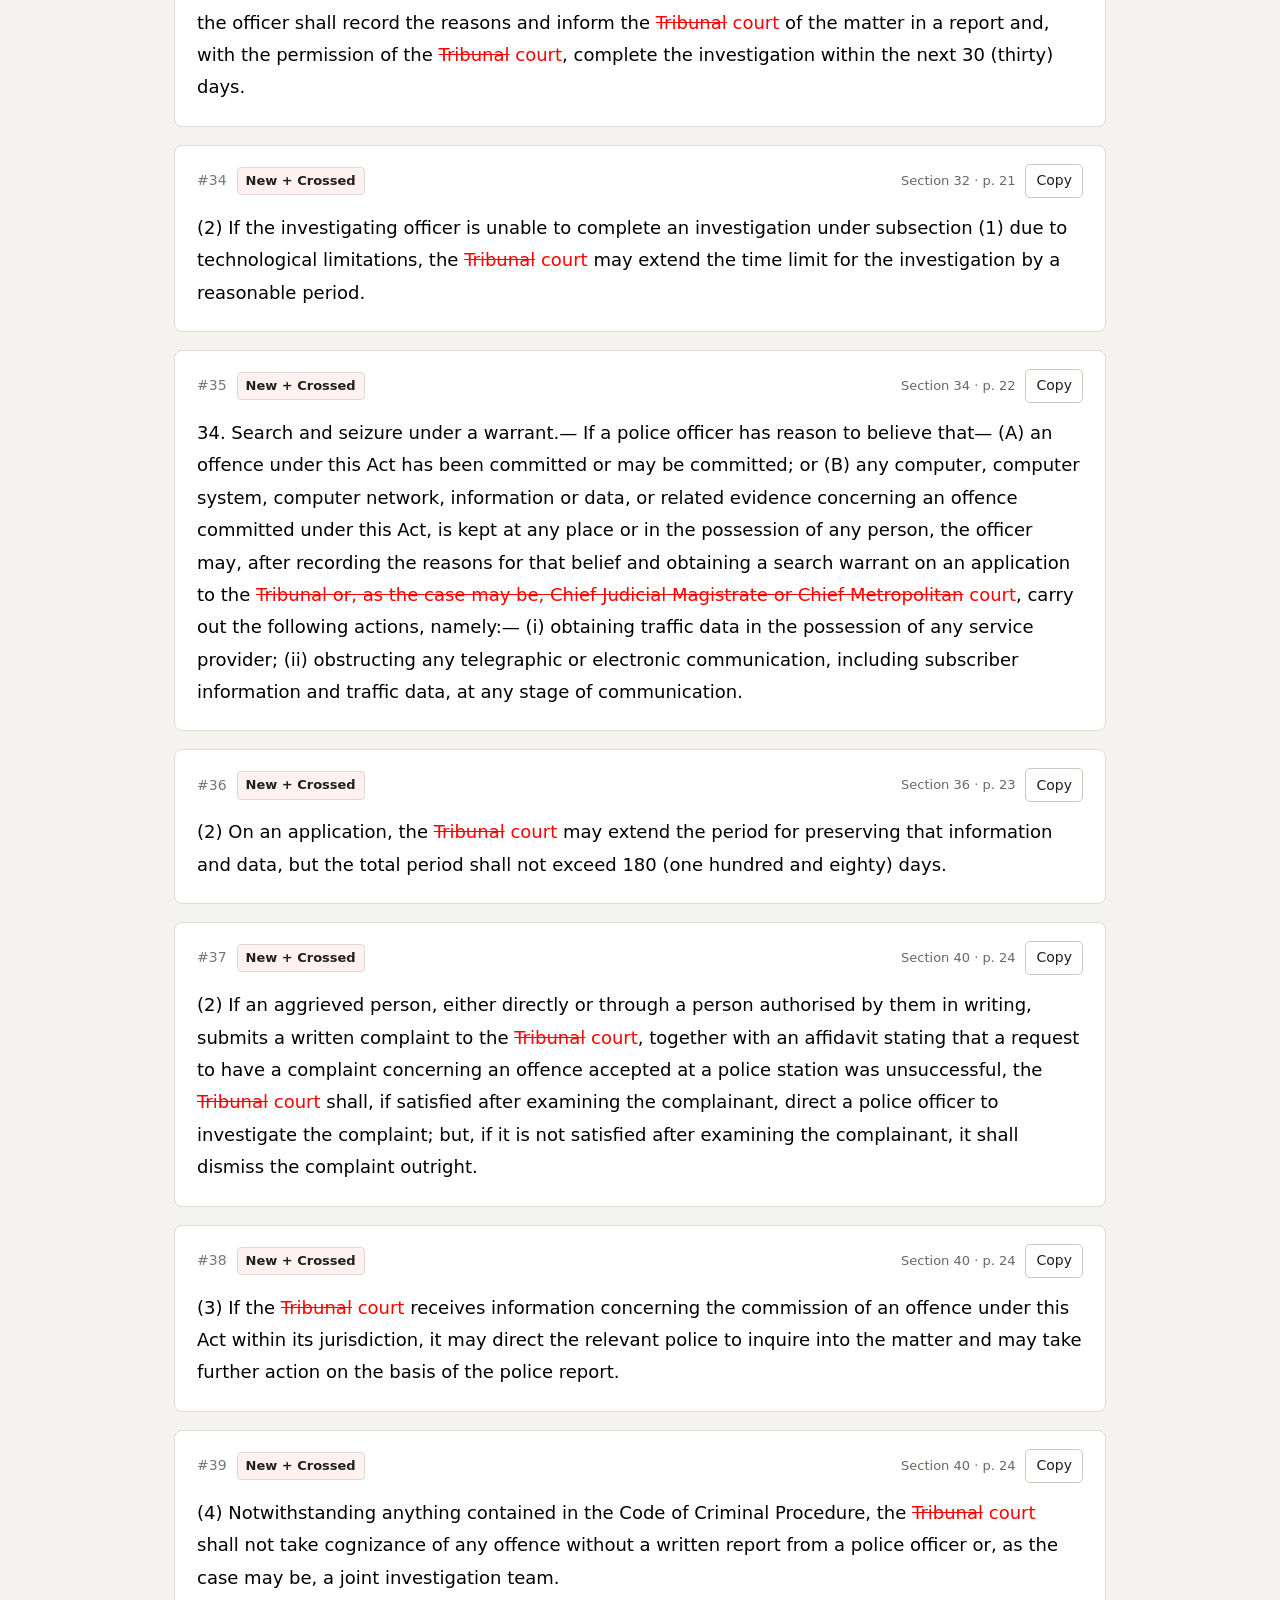
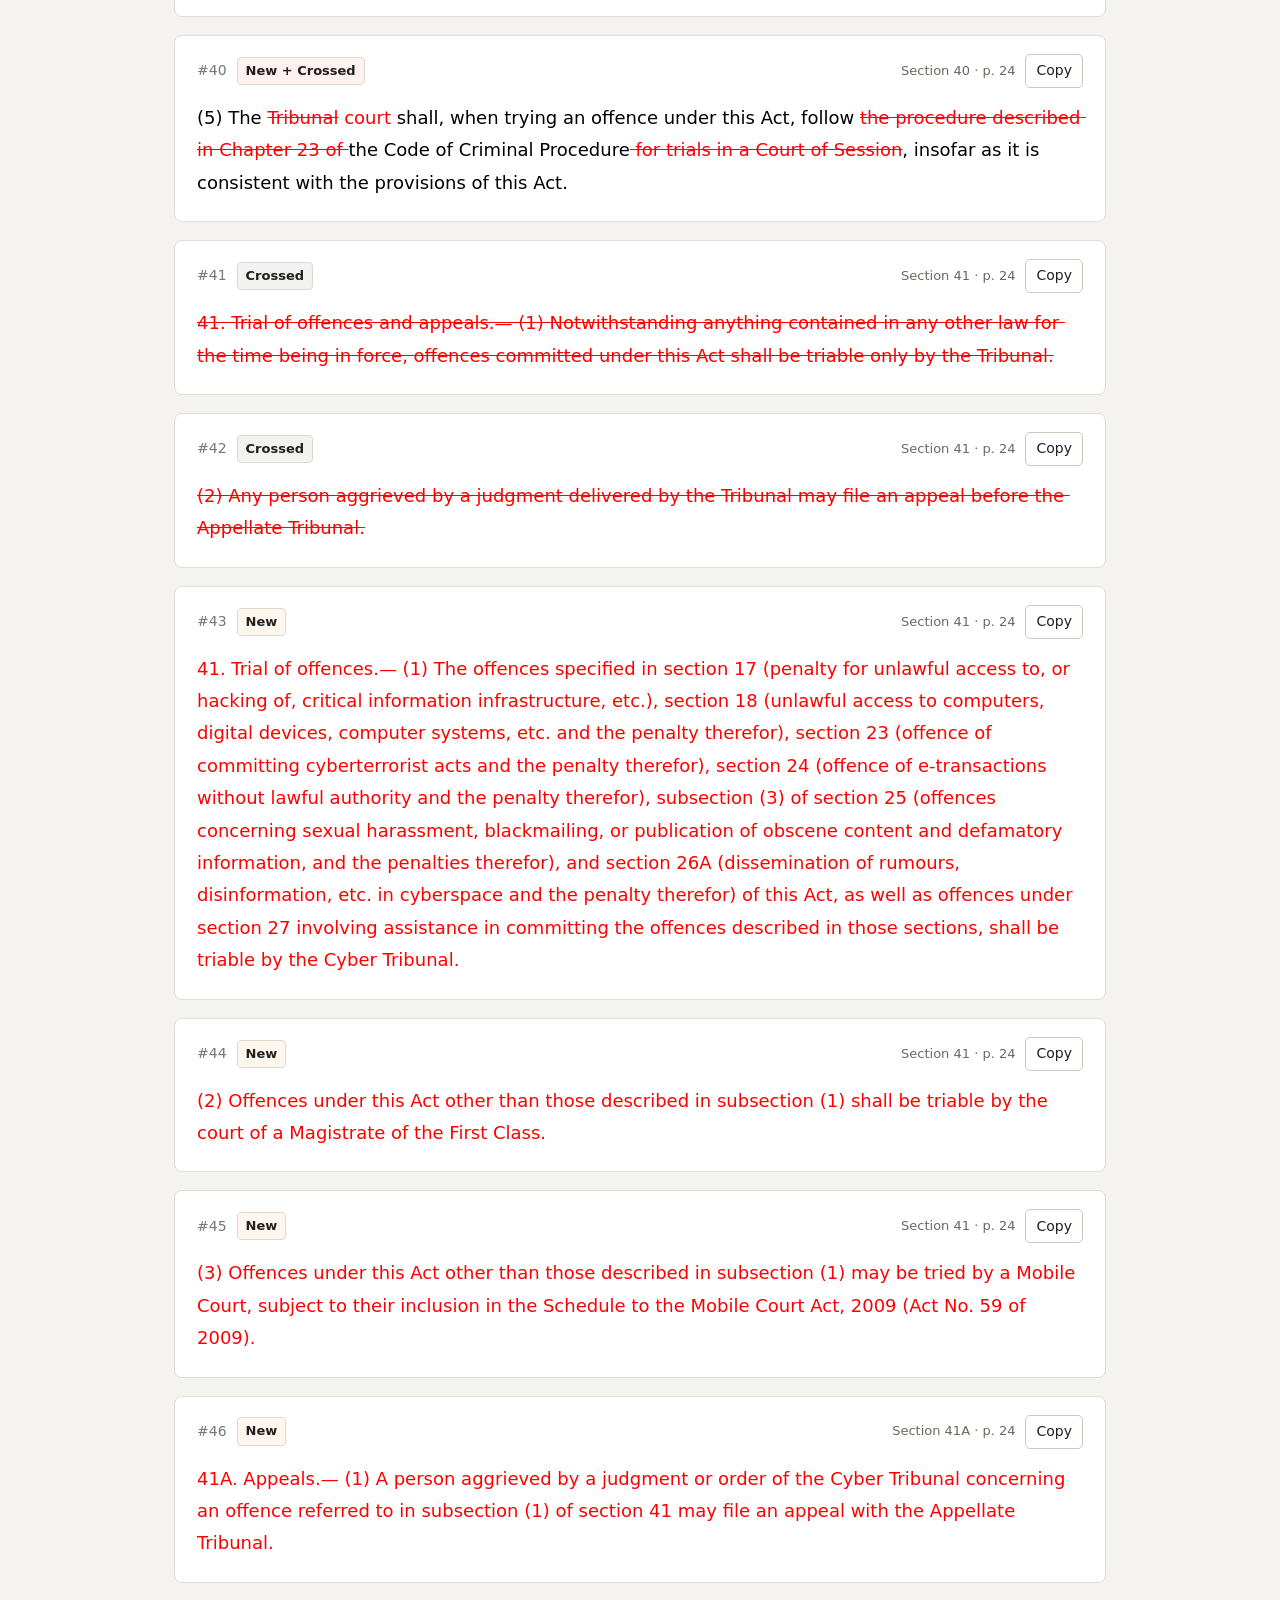
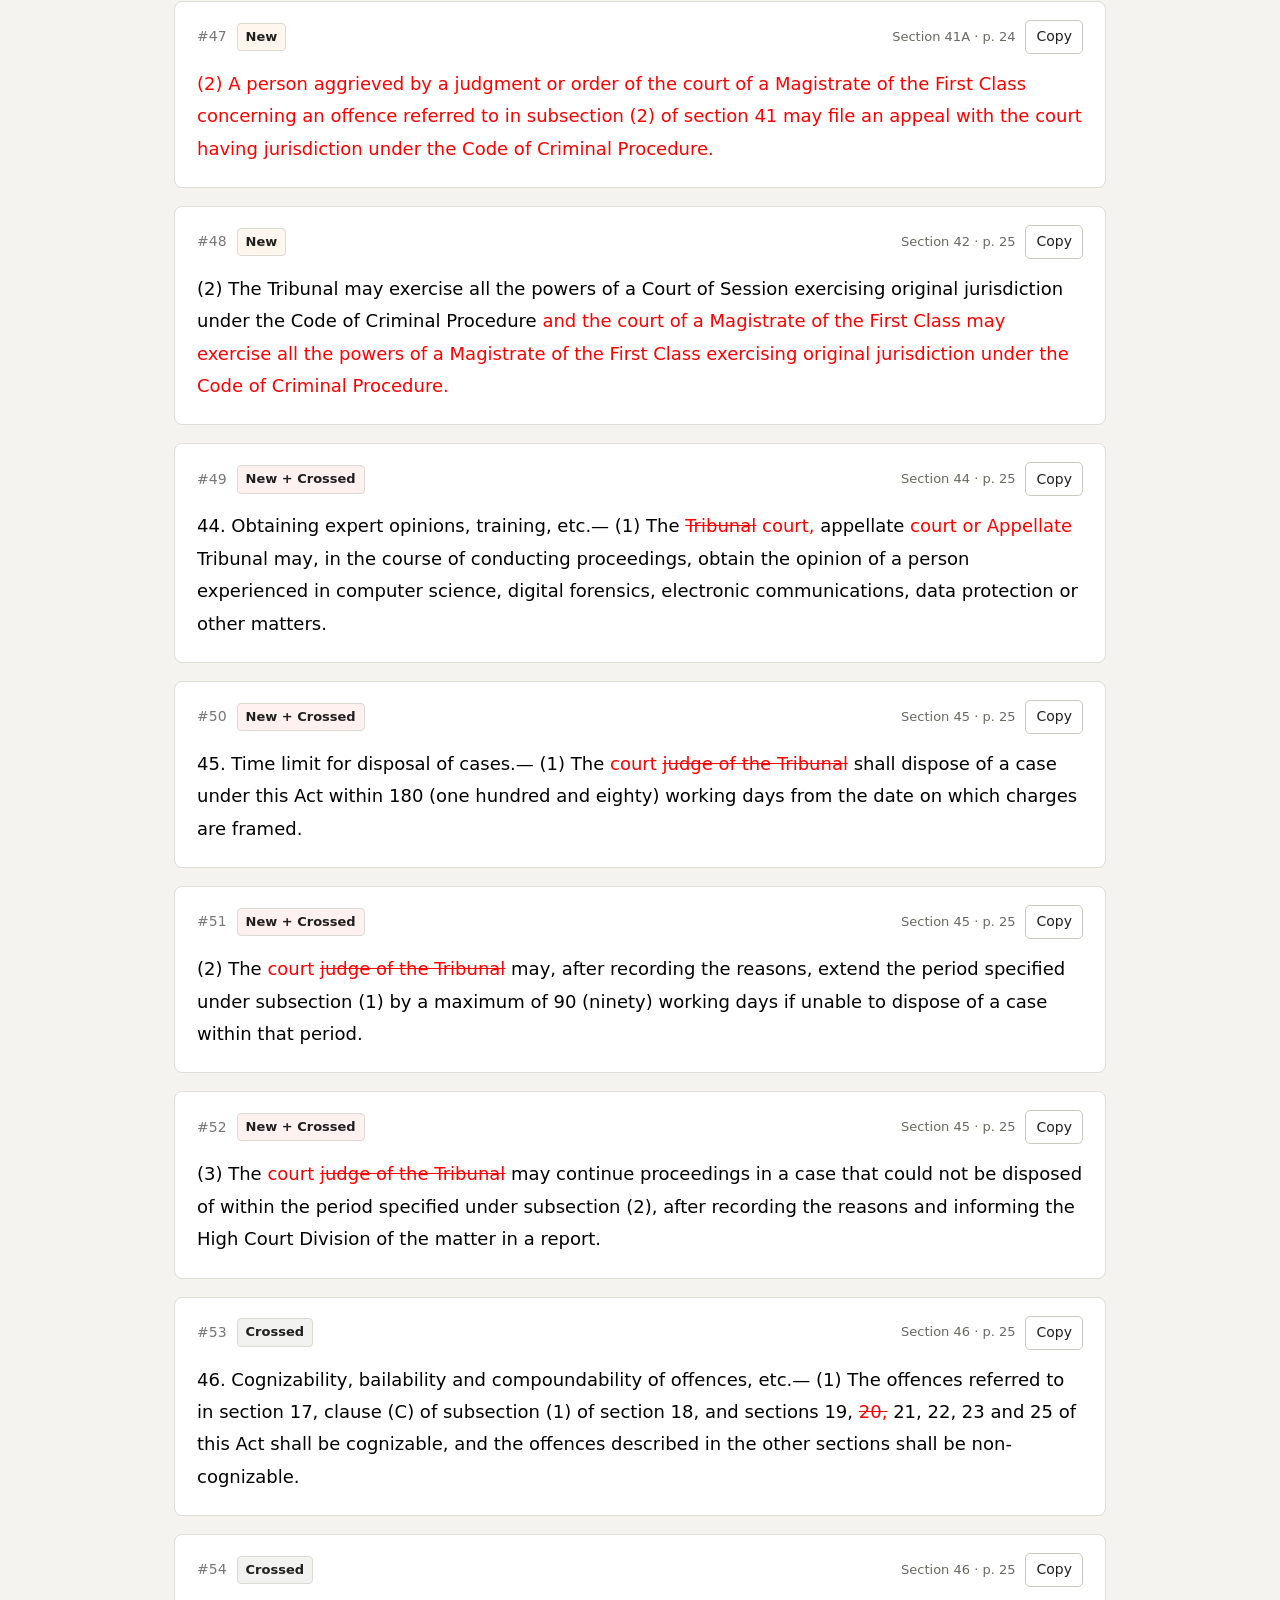
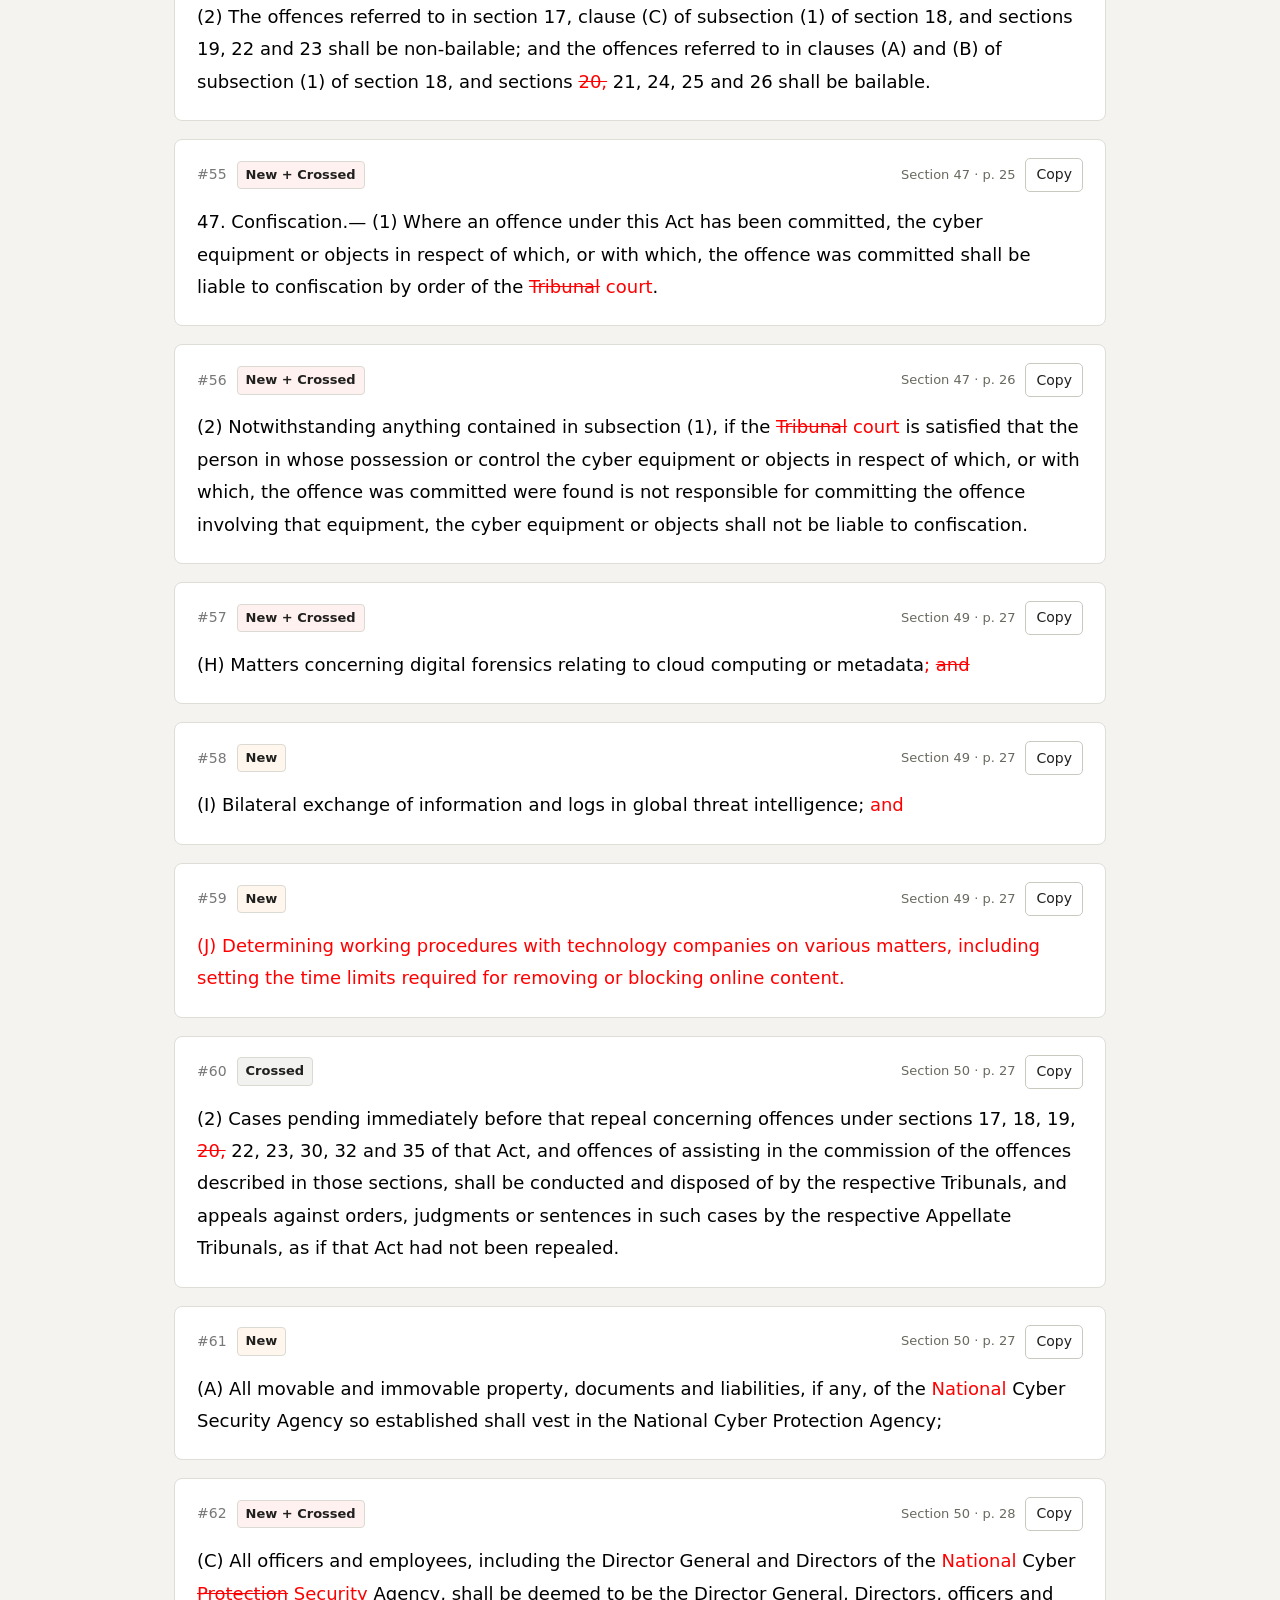
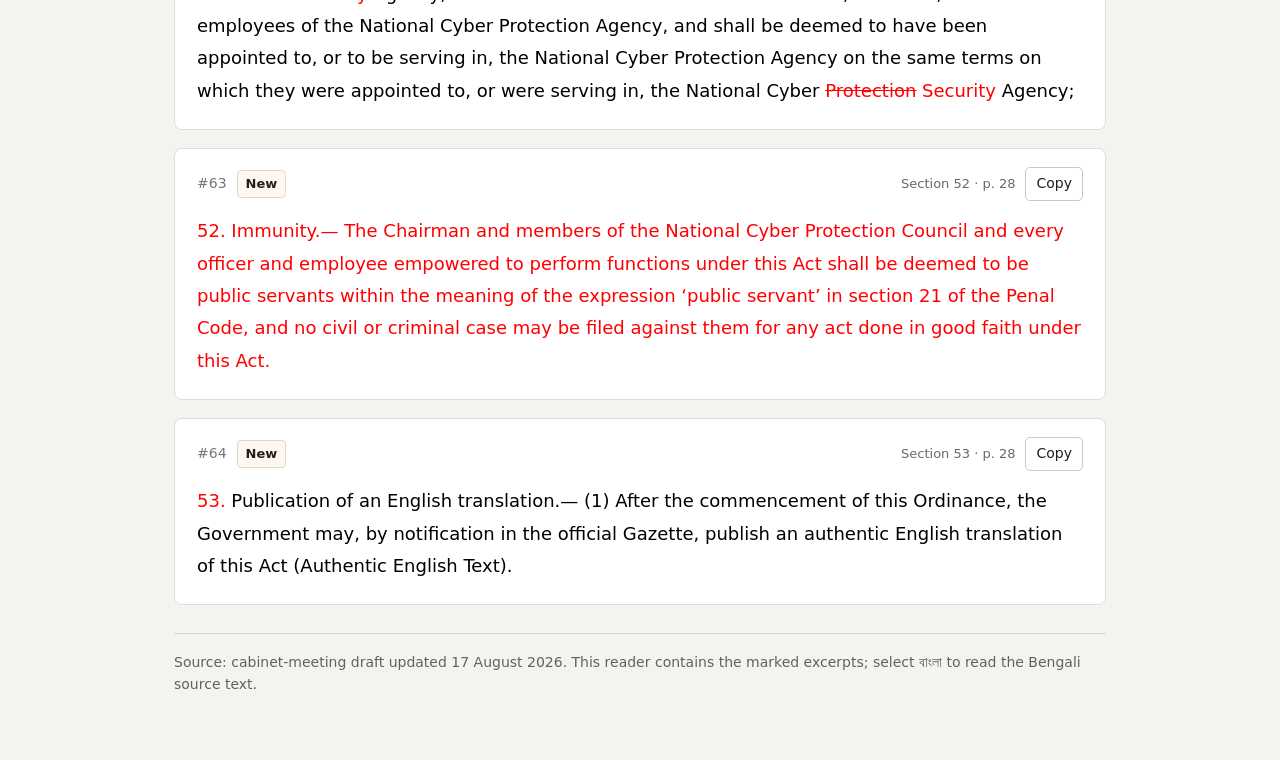
==== commit 3100e267: "Compare the existing DOCX with the marked Bengali draft" ====
--- a/cyber-security-act/index.html
+++ b/cyber-security-act/index.html
@@ -22,7 +22,7 @@
 .language-switch button{min-width:96px;font-size:16px;font-weight:650;border-color:transparent}
 .intro{color:#565650;max-width:770px;margin:18px 0 14px}
 .translation-note{font-size:14px;color:var(--muted);margin:0 0 20px}
-.document-links{margin:0 0 20px}.document-links a{color:var(--ink);font-weight:650;text-underline-offset:4px}
+.document-links{margin:0 0 20px;display:flex;gap:8px 22px;flex-wrap:wrap}.document-links a{color:var(--ink);font-weight:650;text-underline-offset:4px}
 .legend{display:flex;gap:20px;flex-wrap:wrap;font-size:14px;margin-bottom:18px}
 .red-word{color:var(--red)}
 .toolbar{position:sticky;top:var(--language-bar-height);z-index:2;background:#f4f3eff5;padding:12px 0;display:flex;gap:8px;flex-wrap:wrap;border-bottom:1px solid var(--line)}
@@ -60,7 +60,7 @@
 </header>
 <p class="intro" data-i18n="intro">Complete sentences and numbered list clauses containing red text. Unchanged words stay black. A sentence containing both new and crossed text appears once.</p>
 <p class="translation-note" data-i18n="translationNote">English translation · Select বাংলা for the original text.</p>
-<p class="document-links"><a href="https://news-netra.github.io/cyber-security-act/full-bn.html" data-i18n="fullTranscript">Read the full document in Bengali →</a></p>
+<p class="document-links"><a href="https://news-netra.github.io/cyber-security-act/full-bn.html" data-i18n="fullTranscript">Read the full document in Bengali →</a><a href="https://news-netra.github.io/cyber-security-act/comparison.html" data-i18n="comparisonLink">Compare with existing text →</a></p>
 <div class="legend"><span class="red-word" data-i18n="legendNew">Red = New</span><del class="red-word" data-i18n="legendCrossed">Red crossed = Crossed</del><span data-i18n="legendContext">Black = surrounding context</span></div>
 <nav class="toolbar" aria-label="Filter changes"><button data-filter="all" data-count="64" aria-pressed="true">All (64)</button><button data-filter="new" data-count="32" aria-pressed="false">New (32)</button><button data-filter="crossed" data-count="8" aria-pressed="false">Crossed (8)</button><button data-filter="mixed" data-count="24" aria-pressed="false">New + Crossed (24)</button><button id="copy-visible" data-i18n="copyVisible">Copy visible</button></nav>
 <p class="count"><span id="count-text">Showing 64 of 64 extracts · source order · 16 source pages</span><span id="copy-feedback" role="status" aria-live="polite"></span></p>
@@ -578,7 +578,7 @@
 </article>
 <footer class="source-note" data-i18n="sourceNote">Source: cabinet-meeting draft updated 17 August 2026. This reader contains the marked excerpts; select বাংলা to read the Bengali source text.</footer>
 </main>
-<script>const UI = {"en": {"pageTitle": "Cyber Protection Act — red text changes", "document": "CYBER PROTECTION ACT · CABINET DRAFT", "heading": "Red text changes", "languageLabel": "Read in / ভাষা", "intro": "Complete sentences and numbered list clauses containing red text. Unchanged words stay black. A sentence containing both new and crossed text appears once.", "translationNote": "English translation · Select বাংলা for the original text.", "fullTranscript": "Read the full document in Bengali →", "legendNew": "Red = New", "legendCrossed": "Red crossed = Crossed", "legendContext": "Black = surrounding context", "all": "All", "new": "New", "crossed": "Crossed", "mixed": "New + Crossed", "filterLabel": "Filter changes", "copy": "Copy", "copyExtract": "Copy extract", "copyVisible": "Copy visible", "extract": "Extract", "count": "Showing {visible} of {total} extracts · source order · 16 source pages", "copied": "Copied. Formatting is included for editors that support rich text.", "copyFailed": "Select the text and press Ctrl+C or ⌘C to copy.", "sourceNote": "Source: cabinet-meeting draft updated 17 August 2026. This reader contains the marked excerpts; select বাংলা to read the Bengali source text."}, "bn": {"pageTitle": "সাইবার সুরক্ষা আইন — লাল চিহ্নিত পরিবর্তন", "document": "সাইবার সুরক্ষা আইন · মন্ত্রিসভা বৈঠকের খসড়া", "heading": "লাল চিহ্নিত পরিবর্তন", "languageLabel": "Read in / ভাষা", "intro": "লাল লেখা রয়েছে এমন সম্পূর্ণ বাক্য ও পৃথক ক্রমিক তালিকার দফা। অপরিবর্তিত লেখা কালো রাখা হয়েছে। একই বাক্যে নতুন ও কাটা লেখা থাকলে বাক্যটি একবারই দেখানো হয়েছে।", "translationNote": "বাংলা মূল পাঠ · ইংরেজি অনুবাদ পড়তে English নির্বাচন করুন।", "fullTranscript": "পূর্ণ বাংলা পাঠ পড়ুন →", "legendNew": "লাল = নতুন", "legendCrossed": "কাটা লাল = কাটা", "legendContext": "কালো = অপরিবর্তিত প্রসঙ্গ", "all": "সব", "new": "নতুন", "crossed": "কাটা", "mixed": "নতুন + কাটা", "filterLabel": "পরিবর্তন বাছাই", "copy": "কপি", "copyExtract": "অংশটি কপি করুন", "copyVisible": "দৃশ্যমান অংশ কপি", "extract": "অংশ", "count": "মোট {total}টি অংশের মধ্যে {visible}টি দেখানো হচ্ছে · মূল ক্রমে · মূল নথির ১৬টি পৃষ্ঠা", "copied": "কপি হয়েছে। সমর্থিত এডিটরে রং ও কাটা দাগও বজায় থাকবে।", "copyFailed": "লেখা নির্বাচন করে Ctrl+C বা ⌘C চাপুন।", "sourceNote": "উৎস: ১৭ আগস্ট ২০২৬ তারিখে হালনাগাদ করা মন্ত্রিসভা বৈঠকের খসড়া। এখানে লাল চিহ্নিত অংশ রয়েছে; ইংরেজি অনুবাদ পড়তে English নির্বাচন করুন।"}};
+<script>const UI = {"en": {"pageTitle": "Cyber Protection Act — red text changes", "document": "CYBER PROTECTION ACT · CABINET DRAFT", "heading": "Red text changes", "languageLabel": "Read in / ভাষা", "intro": "Complete sentences and numbered list clauses containing red text. Unchanged words stay black. A sentence containing both new and crossed text appears once.", "translationNote": "English translation · Select বাংলা for the original text.", "fullTranscript": "Read the full document in Bengali →", "comparisonLink": "Compare with existing text →", "legendNew": "Red = New", "legendCrossed": "Red crossed = Crossed", "legendContext": "Black = surrounding context", "all": "All", "new": "New", "crossed": "Crossed", "mixed": "New + Crossed", "filterLabel": "Filter changes", "copy": "Copy", "copyExtract": "Copy extract", "copyVisible": "Copy visible", "extract": "Extract", "count": "Showing {visible} of {total} extracts · source order · 16 source pages", "copied": "Copied. Formatting is included for editors that support rich text.", "copyFailed": "Select the text and press Ctrl+C or ⌘C to copy.", "sourceNote": "Source: cabinet-meeting draft updated 17 August 2026. This reader contains the marked excerpts; select বাংলা to read the Bengali source text."}, "bn": {"pageTitle": "সাইবার সুরক্ষা আইন — লাল চিহ্নিত পরিবর্তন", "document": "সাইবার সুরক্ষা আইন · মন্ত্রিসভা বৈঠকের খসড়া", "heading": "লাল চিহ্নিত পরিবর্তন", "languageLabel": "Read in / ভাষা", "intro": "লাল লেখা রয়েছে এমন সম্পূর্ণ বাক্য ও পৃথক ক্রমিক তালিকার দফা। অপরিবর্তিত লেখা কালো রাখা হয়েছে। একই বাক্যে নতুন ও কাটা লেখা থাকলে বাক্যটি একবারই দেখানো হয়েছে।", "translationNote": "বাংলা মূল পাঠ · ইংরেজি অনুবাদ পড়তে English নির্বাচন করুন।", "fullTranscript": "পূর্ণ বাংলা পাঠ পড়ুন →", "comparisonLink": "বিদ্যমান পাঠের সঙ্গে তুলনা →", "legendNew": "লাল = নতুন", "legendCrossed": "কাটা লাল = কাটা", "legendContext": "কালো = অপরিবর্তিত প্রসঙ্গ", "all": "সব", "new": "নতুন", "crossed": "কাটা", "mixed": "নতুন + কাটা", "filterLabel": "পরিবর্তন বাছাই", "copy": "কপি", "copyExtract": "অংশটি কপি করুন", "copyVisible": "দৃশ্যমান অংশ কপি", "extract": "অংশ", "count": "মোট {total}টি অংশের মধ্যে {visible}টি দেখানো হচ্ছে · মূল ক্রমে · মূল নথির ১৬টি পৃষ্ঠা", "copied": "কপি হয়েছে। সমর্থিত এডিটরে রং ও কাটা দাগও বজায় থাকবে।", "copyFailed": "লেখা নির্বাচন করে Ctrl+C বা ⌘C চাপুন।", "sourceNote": "উৎস: ১৭ আগস্ট ২০২৬ তারিখে হালনাগাদ করা মন্ত্রিসভা বৈঠকের খসড়া। এখানে লাল চিহ্নিত অংশ রয়েছে; ইংরেজি অনুবাদ পড়তে English নির্বাচন করুন।"}};
 const cards = [...document.querySelectorAll('.change-card')];
 let language = 'en';
 let activeFilter = 'all';
